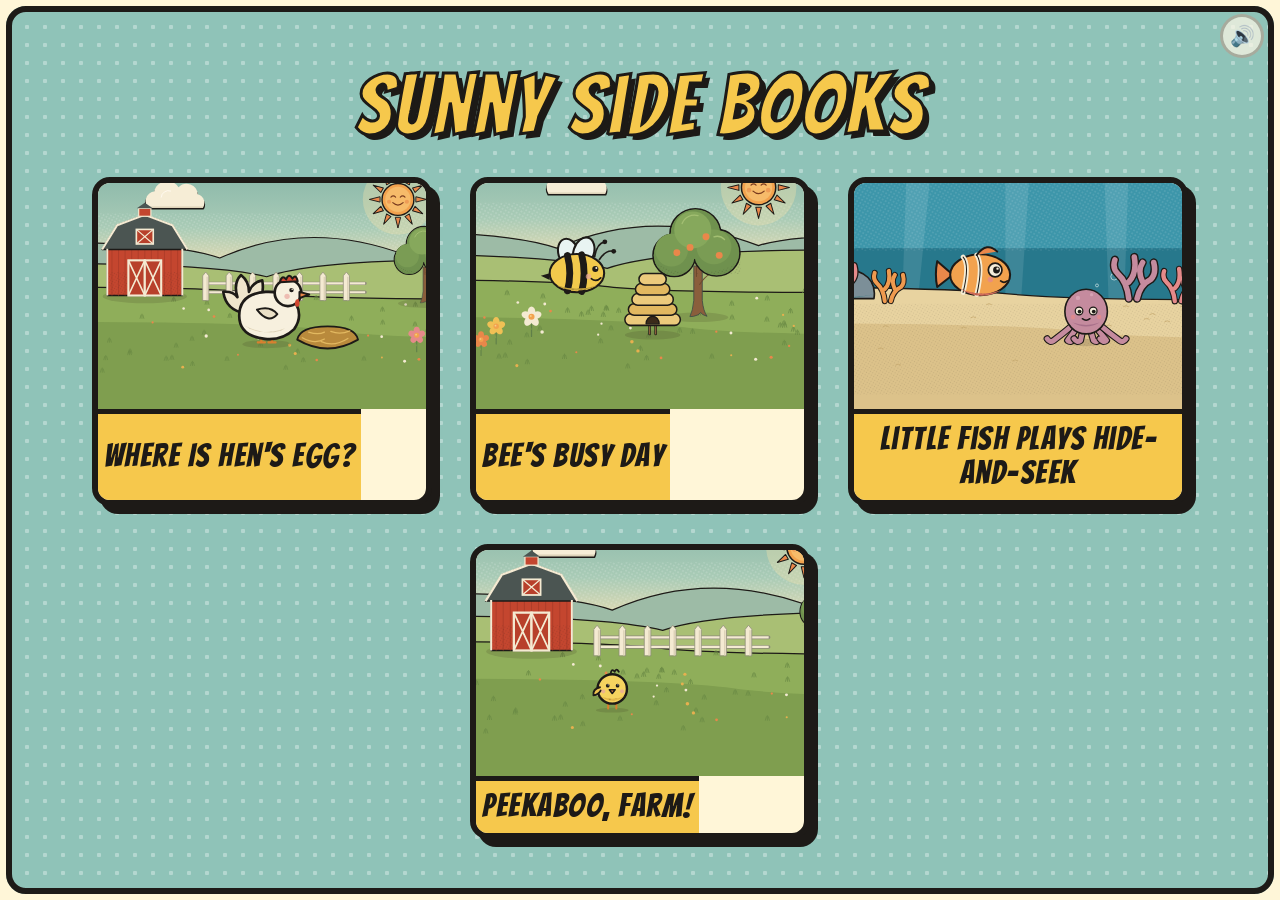
==== site/index.html @ ffe4e8bc "Sunny Side Books: engine, four books, offline app" ====
<!doctype html><html lang="en"><head><meta charset="utf-8"><meta name="viewport" content="width=device-width,initial-scale=1,viewport-fit=cover,user-scalable=no"><meta name="theme-color" content="#8fc3b8"><meta name="apple-mobile-web-app-capable" content="yes"><meta name="mobile-web-app-capable" content="yes"><meta name="apple-mobile-web-app-title" content="Sunny Side Books"><link rel="manifest" href="manifest.webmanifest"><link rel="icon" href="icon.svg"><link rel="apple-touch-icon" href="icon-192.png"></head><body><title>Sunny Side Farm Books</title>
<meta name="claude:viewport-fit-sides" content="cover">
<link rel="preconnect" href="https://fonts.googleapis.com">
<link rel="stylesheet" href="https://fonts.googleapis.com/css2?family=Baloo+2:wght@600;800&family=Bangers&display=swap">
<style>
/* Layout: a picture-book spread; the scene fills the screen, the words sit on a paper strip for the grown-up to read. Single bright look by design. */
:root{
  color-scheme: light;
  --ink:#1d1a17; --paper:#fff8e7; --sun:#ffd23f; --red:#e8382f; --grass:#7cc242;
  --display:"Baloo 2","Comic Sans MS","Chalkboard SE",system-ui,sans-serif;
}
html,body{height:100%;margin:0;background:var(--grass);overflow:hidden;
  touch-action:none;user-select:none;-webkit-user-select:none;-webkit-touch-callout:none;-webkit-tap-highlight-color:transparent}
#stage{position:fixed;inset:0;width:100%;height:100%;display:block;overflow:visible}
.tap{cursor:pointer}.nohit{pointer-events:none}
.anim{transform-box:fill-box;transform-origin:50% 100%}
.boing{animation:boing .6s ease-out}
@keyframes boing{0%{transform:scale(1)}30%{transform:scale(1.25,.8)}55%{transform:scale(.88,1.15)}80%{transform:scale(1.06,.95)}100%{transform:scale(1)}}
.spin{animation:spin 1s ease-in-out}@keyframes spin{to{transform:rotate(360deg)}}
.shake{animation:shake .7s ease-in-out}
@keyframes shake{0%,100%{transform:rotate(0)}20%{transform:rotate(-6deg)}40%{transform:rotate(5deg)}60%{transform:rotate(-4deg)}80%{transform:rotate(3deg)}}
.wiggle .seg{animation:segbob .35s ease-in-out 4 alternate}
.seg{transform-box:fill-box;transform-origin:50% 100%}@keyframes segbob{to{transform:translateY(-14px)}}
.fly{animation:fly 2.2s ease-in-out}
@keyframes fly{0%{transform:translate(0,0)}25%{transform:translate(90px,-160px) rotate(25deg)}50%{transform:translate(-60px,-230px) rotate(-30deg)}75%{transform:translate(-90px,-90px) rotate(10deg)}100%{transform:translate(0,0)}}
.fly .wingL{animation:flapL .12s linear 16 alternate}.fly .wingR{animation:flapR .12s linear 16 alternate}
.wingL,.wingR{transform-box:fill-box}.wingL{transform-origin:100% 0}.wingR{transform-origin:0 0}
@keyframes flapL{to{transform:rotate(-55deg)}}@keyframes flapR{to{transform:rotate(55deg)}}
.hide .sbody{animation:hide 1.6s ease-in-out}.sbody{transform-box:fill-box;transform-origin:0% 50%}
@keyframes hide{0%{transform:scaleX(1)}25%,60%{transform:scaleX(.05)}85%{transform:scaleX(1.15)}100%{transform:scaleX(1)}}
.bob{animation:bob 2.4s ease-in-out infinite}@keyframes bob{50%{transform:translateY(-8px)}}
.wobbleEgg{animation:wegg .5s ease-in-out infinite}@keyframes wegg{0%,100%{transform:rotate(-8deg)}50%{transform:rotate(8deg)}}
.blink{animation:blink 1.2s ease-in-out infinite alternate}@keyframes blink{from{opacity:.2}to{opacity:1}}
.pulse{animation:pulse 1.3s ease-in-out infinite}@keyframes pulse{50%{transform:scale(1.08)}}
.bubble{font-family:Bangers,'Baloo 2',sans-serif;letter-spacing:1.5px}
.say{animation:say 1.6s ease-out forwards;transform-box:fill-box;transform-origin:0% 100%}
@keyframes say{0%{transform:scale(0)}20%{transform:scale(1.1)}30%,80%{transform:scale(1);opacity:1}100%{opacity:0}}
.found{animation:found .9s ease-out forwards;transform-box:fill-box;transform-origin:50% 50%}
@keyframes found{0%{transform:scale(0)}50%{transform:scale(1.3)}100%{transform:scale(1) translateY(-40px);opacity:0}}
#words{position:fixed;left:calc(84px + env(safe-area-inset-left,0px));right:calc(100px + env(safe-area-inset-right,0px));bottom:calc(14px + env(safe-area-inset-bottom,0px));
  max-width:1100px;margin-inline:auto;box-sizing:border-box;background:var(--paper);border:5px solid var(--ink);border-radius:26px;
  padding:12px 22px;font:600 clamp(18px,3.2vw,40px)/1.3 var(--display);color:var(--ink);text-align:center;text-wrap:balance;
  background:#fff6d8;border-radius:12px;box-shadow:6px 6px 0 var(--ink)}
#words b{font-weight:800}
#words[hidden]{display:none}
.navbtn{position:fixed;bottom:calc(30px + env(safe-area-inset-bottom,0px));width:76px;height:76px;border-radius:50%;
  border:5px solid var(--ink);background:var(--sun);font:800 34px var(--display);color:var(--ink);display:grid;place-items:center;padding:0;box-shadow:4px 4px 0 var(--ink)}
.navbtn:active{transform:translate(3px,3px);box-shadow:1px 1px 0 var(--ink)}
#next{right:max(12px, env(safe-area-inset-right,0px))}
#back{left:max(12px, env(safe-area-inset-left,0px));background:var(--paper);width:58px;height:58px;font-size:26px;bottom:calc(38px + env(safe-area-inset-bottom,0px))}
.navbtn[hidden]{display:none}
#choices{position:fixed;inset:0;display:flex;align-items:center;justify-content:center;gap:4vw;padding-bottom:18vh;box-sizing:border-box}
#choices[hidden]{display:none}
.choice{box-shadow:8px 8px 0 var(--ink)!important;width:min(38vw,440px);aspect-ratio:1.15;max-width:100%;border:6px solid var(--ink);border-radius:30px;background:var(--paper);padding:0;overflow:hidden;
  display:flex;flex-direction:column;box-shadow:0 10px 0 rgba(42,29,22,.35)}
.choice svg{flex:1;width:100%;display:block}
.choice span{font:800 clamp(22px,3vw,38px) var(--display);color:var(--ink);padding:6px 0 10px;background:var(--sun);border-top:5px solid var(--ink)}
.choice:active{transform:translateY(6px);box-shadow:0 4px 0 rgba(42,29,22,.35)}
#hunt{position:fixed;top:calc(16px + env(safe-area-inset-top,0px));left:max(18px, env(safe-area-inset-left,0px));font:800 20px var(--display);color:var(--ink);
  background:#fff6d8;border:4px solid var(--ink);border-radius:12px;padding:4px 14px;box-shadow:4px 4px 0 var(--ink);letter-spacing:2px}
#hunt span{font-size:26px;vertical-align:middle}
#hunt .got{opacity:.35;filter:grayscale(1)}
#frame{position:fixed;inset:max(6px,env(safe-area-inset-top,0px)) max(6px,env(safe-area-inset-right,0px)) max(6px,env(safe-area-inset-bottom,0px)) max(6px,env(safe-area-inset-left,0px));
  border:6px solid var(--ink);border-radius:20px;pointer-events:none;box-shadow:0 0 0 30px #fff6d8;z-index:3}
#home{position:fixed;top:calc(14px + env(safe-area-inset-top,0px));right:calc(66px + env(safe-area-inset-right,0px));width:48px;height:48px;border-radius:50%;border:4px solid var(--ink);background:#fff6d8;font-size:22px;padding:0;box-shadow:3px 3px 0 var(--ink);z-index:4}
#shelf{overflow:auto;position:fixed;inset:0;z-index:2;background:#8fc3b8 radial-gradient(#ffffff55 2px,transparent 2.5px) 0 0/18px 18px;display:flex;flex-direction:column;align-items:center;justify-content:center;gap:3vh;padding:24px;box-sizing:border-box}
#shelf[hidden]{display:none}
#shelf h1{text-align:center;font:400 clamp(40px,7vw,84px) Bangers,var(--display);letter-spacing:3px;color:#f6c84c;-webkit-text-stroke:3px var(--ink);text-shadow:5px 5px 0 var(--ink);margin:0}
#shelf .covers{display:flex;gap:3vw;flex-wrap:wrap;justify-content:center}
#shelf button{width:min(28vw,340px);min-width:200px;border:6px solid var(--ink);border-radius:18px;background:#fff6d8;padding:0;overflow:hidden;box-shadow:8px 8px 0 var(--ink);display:flex;flex-direction:column}
#shelf button:active{transform:translate(4px,4px);box-shadow:4px 4px 0 var(--ink)}
#shelf svg{width:100%;aspect-ratio:1.45;display:block}
#shelf span{flex:1;display:flex;align-items:center;justify-content:center;font:400 clamp(20px,2.6vw,32px) Bangers,var(--display);letter-spacing:1.5px;color:var(--ink);padding:8px 6px 10px;border-top:5px solid var(--ink);background:#f6c84c}
#mute{z-index:4;position:fixed;top:calc(14px + env(safe-area-inset-top,0px));right:max(16px, env(safe-area-inset-right,0px));width:44px;height:44px;border-radius:50%;border:3px solid rgba(42,29,22,.3);background:rgba(255,248,231,.7);font-size:20px;padding:0}
button:focus-visible{outline:4px solid var(--red);outline-offset:3px}

.sway{transform-box:fill-box;transform-origin:50% 100%;animation:sway 4s ease-in-out infinite alternate}
@keyframes sway{from{transform:rotate(-1.6deg)}to{transform:rotate(1.6deg)}}
.drift{animation:drift 14s ease-in-out infinite alternate}@keyframes drift{from{transform:translateX(-40px)}to{transform:translateX(40px)}}
.breathe{transform-box:fill-box;transform-origin:50% 100%;animation:breathe 3.2s ease-in-out infinite}@keyframes breathe{50%{transform:scale(1.02,.985)}}
.fxfly{animation:fxfly 2.4s ease-in forwards}@keyframes fxfly{to{transform:translate(var(--dx),var(--dy))}}
.flap{transform-box:fill-box;transform-origin:50% 100%;animation:flap .14s linear infinite alternate}@keyframes flap{to{transform:scaleY(-.6)}}
.fxdrop{animation:fxdrop .9s linear forwards}@keyframes fxdrop{from{transform:translateY(0);opacity:1}to{transform:translateY(260px);opacity:0}}
.fxfloat{animation:fxfloat 2.6s ease-in-out forwards}@keyframes fxfloat{0%{transform:translate(0,0) rotate(0);opacity:1}100%{transform:translate(var(--dx),var(--dy)) rotate(var(--r));opacity:0}}
.fxring{transform-box:fill-box;transform-origin:50% 50%;animation:fxring 1.4s ease-out forwards}@keyframes fxring{from{transform:scale(.2);opacity:1}to{transform:scale(1.6);opacity:0}}
.fxjump{animation:fxjump 1.2s ease-in-out forwards}@keyframes fxjump{0%{transform:translate(0,0) rotate(-40deg);opacity:1}50%{transform:translate(70px,-150px) rotate(0)}100%{transform:translate(140px,0) rotate(40deg);opacity:0}}
.fxpeek{animation:fxpeek 2.4s ease-in-out forwards}@keyframes fxpeek{0%,100%{transform:translateY(60px)}25%,75%{transform:translateY(0)}}
.doorL,.doorR{transform-box:fill-box;animation:door 2.6s ease-in-out forwards}.doorL{transform-origin:0% 50%}.doorR{transform-origin:100% 50%}
@keyframes door{0%,100%{transform:scaleX(1)}20%,80%{transform:scaleX(.12)}}
.fxsplat{animation:fxsplat .9s ease-out forwards}@keyframes fxsplat{0%{transform:translate(0,0) scale(.3);opacity:1}100%{transform:translate(var(--dx),var(--dy)) scale(1);opacity:0}}
.fxspark{transform-box:fill-box;transform-origin:50% 50%;animation:fxspark .7s ease-out forwards}@keyframes fxspark{0%{transform:scale(0) rotate(0)}50%{transform:scale(1.2) rotate(40deg)}100%{transform:scale(.6) rotate(90deg);opacity:0}}
.fxshades{animation:fxshades 2.6s ease-out forwards}@keyframes fxshades{0%{transform:translateY(-160px);opacity:0}25%{transform:translateY(0);opacity:1}80%{opacity:1}100%{opacity:0}}
.fxbow{transform-box:fill-box;transform-origin:50% 100%;animation:fxbow 3s ease-out forwards}@keyframes fxbow{0%{transform:scale(.2,0);opacity:0}25%{transform:scale(1);opacity:.9}75%{opacity:.9}100%{opacity:0}}
.fxacross{animation:fxacross 3.2s ease-in-out forwards}@keyframes fxacross{0%{transform:translate(0,0)}25%{transform:translate(calc(var(--dx)*.25),-40px)}50%{transform:translate(calc(var(--dx)*.5),10px)}75%{transform:translate(calc(var(--dx)*.75),-50px)}100%{transform:translate(var(--dx),var(--dy));opacity:0}}
.fxstar{animation:fxstar 1.3s ease-in forwards}@keyframes fxstar{0%{transform:translate(0,0);opacity:0}15%{opacity:1}100%{transform:translate(-520px,260px);opacity:0}}
.fxglow{transform-box:fill-box;transform-origin:50% 50%;animation:fxglow 1.6s ease-out forwards}@keyframes fxglow{0%{transform:scale(.6);opacity:.8}100%{transform:scale(1.6);opacity:0}}
.fxhold{animation:fxhold 2.6s linear forwards}@keyframes fxhold{0%,85%{opacity:1}100%{opacity:0}}
.hot{fill:transparent}.debug .hot{fill:rgba(255,0,0,.15);stroke:red;stroke-width:4}
.pop{transform-box:fill-box;transform-origin:50% 50%;animation:pop 1.4s ease-out forwards}@keyframes pop{0%{transform:scale(0) rotate(-10deg)}18%{transform:scale(1.18) rotate(3deg)}30%,75%{transform:scale(1);opacity:1}100%{transform:scale(1.05);opacity:0}}
.popin{transform-box:fill-box;transform-origin:50% 50%;animation:popin .5s ease-out forwards}@keyframes popin{0%{transform:scale(0)}60%{transform:scale(1.25)}100%{transform:scale(1)}}
.peekUp{animation:peekUp 2.2s ease-in-out}@keyframes peekUp{0%,100%{transform:translateY(0)}25%,75%{transform:translateY(-90px)}}
.squirt{animation:squirt 1.5s ease-in-out}@keyframes squirt{0%,100%{transform:translate(0,0) scale(1)}15%{transform:translate(0,10px) scale(1.2,.8)}45%{transform:translate(-40px,-170px) scale(.85,1.2)}75%{transform:translate(20px,-60px)}}
.spinC{transform-box:fill-box;transform-origin:50% 50%;animation:spin 1s ease-in-out}
.hover{animation:hover 2.6s ease-in-out infinite alternate}@keyframes hover{from{transform:translate(0,-6px)}to{transform:translate(0,10px)}}
.flapW{transform-box:fill-box;transform-origin:50% 100%;animation:flapW .12s linear infinite alternate}@keyframes flapW{to{transform:scaleY(.45)}}
.flutterW{transform-box:fill-box;animation:flutterW .5s ease-in-out infinite alternate}@keyframes flutterW{to{transform:scaleX(.55)}}
.flutterW.l{transform-origin:100% 50%}.flutterW.r{transform-origin:0% 50%}
.rise{animation:rise 6s linear infinite}@keyframes rise{from{transform:translateY(0);opacity:0}10%{opacity:.8}to{transform:translateY(-700px);opacity:0}}
.wave{transform-box:fill-box;transform-origin:50% 100%;animation:wave 3.4s ease-in-out infinite alternate}@keyframes wave{from{transform:skewX(-6deg)}to{transform:skewX(6deg)}}
.glow{animation:glow 2.2s ease-in-out infinite alternate}@keyframes glow{from{opacity:.55}to{opacity:1}}
.clamOpen .lid{transform-box:fill-box;transform-origin:50% 100%;animation:lid 2.2s ease-in-out}@keyframes lid{0%,100%{transform:rotate(0)}25%,75%{transform:rotate(-38deg)}}
.scuttle{animation:scuttle 1.4s ease-in-out}@keyframes scuttle{0%,100%{transform:translateX(0)}25%{transform:translateX(70px)}50%{transform:translateX(-50px)}75%{transform:translateX(30px)}}
.fxink{transform-box:fill-box;transform-origin:50% 50%;animation:fxink 2.4s ease-out forwards}@keyframes fxink{0%{transform:scale(.2);opacity:.95}40%{transform:scale(1.4);opacity:.9}100%{transform:scale(2);opacity:0}}
#letter{position:fixed;top:calc(14px + env(safe-area-inset-top,0px));left:50%;transform:translateX(-50%);z-index:4;min-width:84px;height:64px;padding:0 16px;border:5px solid var(--ink);border-radius:14px;
  background:#fff6d8;box-shadow:5px 5px 0 var(--ink);font:400 44px/1 Bangers,var(--display);letter-spacing:3px;color:#d0452f}
#letter[hidden]{display:none}#letter:active{transform:translateX(-50%) translate(3px,3px);box-shadow:2px 2px 0 var(--ink)}
@media (max-height:520px){#words{font-size:16px;padding:6px 14px;border-width:4px;border-radius:18px;left:calc(64px + env(safe-area-inset-left,0px));right:calc(76px + env(safe-area-inset-right,0px))}
  .navbtn{width:56px;height:56px;font-size:24px;bottom:calc(10px + env(safe-area-inset-bottom,0px))} #back{width:46px;height:46px;font-size:20px;bottom:calc(16px + env(safe-area-inset-bottom,0px))}
  #hunt{font-size:13px}}
#turn{display:none}
@media (orientation:portrait){ body.painted:not(.anyway) #turn{display:flex;position:fixed;inset:0;z-index:5;align-items:center;justify-content:center;flex-direction:column;gap:18px;
  background:rgba(31,42,46,.55);backdrop-filter:blur(3px);-webkit-backdrop-filter:blur(3px)} }
#turn .card{background:var(--paper);border:5px solid var(--ink);border-radius:26px;padding:22px 26px;max-width:300px;text-align:center;font:700 22px/1.3 var(--display);color:var(--ink)}
#turn .phone{font-size:64px;display:inline-block;animation:rot 2.4s ease-in-out infinite}@keyframes rot{0%,30%{transform:rotate(0)}60%,100%{transform:rotate(-90deg)}}
#turn button{margin-top:14px;font:700 16px var(--display);color:var(--ink);background:transparent;border:3px solid var(--ink);border-radius:20px;padding:6px 16px}
@media (prefers-reduced-motion: reduce){.bob,.pulse,.wobbleEgg,.sway,.drift,.breathe,.hover,.flapW,.flutterW,.rise,.wave,.glow{animation:none}}
</style>

<svg id="stage" viewBox="0 0 1600 1000" preserveAspectRatio="xMidYMid meet" aria-label="Picture book page">
  <defs>
    <linearGradient id="glow" x1="0" y1="0" x2="0" y2="1"><stop offset="0" stop-color="#fff" stop-opacity="0"/><stop offset="1" stop-color="#fff" stop-opacity=".45"/></linearGradient>
    <pattern id="grain" width="14" height="14" patternUnits="userSpaceOnUse"><circle cx="3" cy="4" r="1.1" fill="#2a1d16" opacity=".06"/><circle cx="10" cy="11" r=".9" fill="#2a1d16" opacity=".05"/><circle cx="11" cy="3" r=".7" fill="#fff" opacity=".12"/></pattern>
    <pattern id="hatch" width="9" height="9" patternUnits="userSpaceOnUse" patternTransform="rotate(35)"><path d="M0 0 V9" stroke="#1f2a2e" stroke-width="2.2" opacity=".55"/></pattern>
    <pattern id="hatch2" width="9" height="9" patternUnits="userSpaceOnUse" patternTransform="rotate(-35)"><path d="M0 0 V9" stroke="#1f2a2e" stroke-width="1.8" opacity=".4"/></pattern>
    <linearGradient id="shadeG" x1=".1" y1=".15" x2=".75" y2="1"><stop offset=".38" stop-color="#000"/><stop offset=".62" stop-color="#fff"/><stop offset="1" stop-color="#fff"/></linearGradient>
    <linearGradient id="shadeG2" x1=".1" y1=".15" x2=".75" y2="1"><stop offset=".7" stop-color="#000"/><stop offset=".92" stop-color="#fff"/></linearGradient>
    <mask id="shade" maskContentUnits="objectBoundingBox"><rect width="1" height="1" fill="url(#shadeG)"/></mask>
    <mask id="shade2" maskContentUnits="objectBoundingBox"><rect width="1" height="1" fill="url(#shadeG2)"/></mask>
    <filter id="ink" x="-8%" y="-8%" width="116%" height="116%">
      <feTurbulence type="fractalNoise" baseFrequency="0.03" numOctaves="2" seed="4" result="n"/>
      <feDisplacementMap in="SourceGraphic" in2="n" scale="3" xChannelSelector="R" yChannelSelector="G" result="d"/>
      <feTurbulence type="fractalNoise" baseFrequency="0.75" numOctaves="1" seed="9" result="g"/>
      <feColorMatrix in="g" type="matrix" values="0 0 0 0 .11  0 0 0 0 .14  0 0 0 0 .15  0 0 0 14 -9" result="speck"/>
      <feComposite in="speck" in2="d" operator="in" result="sp"/>
      <feMerge><feMergeNode in="d"/><feMergeNode in="sp"/></feMerge>
    </filter>
    <pattern id="dots" width="11" height="11" patternUnits="userSpaceOnUse" patternTransform="rotate(30)"><circle cx="5.5" cy="5.5" r="2.4" fill="#1d1a17" opacity=".3"/></pattern>
    <pattern id="dotsW" width="14" height="14" patternUnits="userSpaceOnUse" patternTransform="rotate(30)"><circle cx="7" cy="7" r="2.6" fill="#ffffff" opacity=".35"/></pattern>
    <pattern id="gingham" width="28" height="28" patternUnits="userSpaceOnUse"><rect width="28" height="28" fill="#f6edd6"/><rect width="14" height="28" fill="#e58a8a" opacity=".55"/><rect width="28" height="14" fill="#e58a8a" opacity=".55"/></pattern>
    <linearGradient id="skyG" x1="0" y1="0" x2="0" y2="1"><stop offset="0" stop-color="#6fa79f"/><stop offset=".55" stop-color="#a9cbb6"/><stop offset=".8" stop-color="#f1dfb2"/></linearGradient>
    <linearGradient id="nightG" x1="0" y1="0" x2="0" y2="1"><stop offset="0" stop-color="#16303a"/><stop offset=".7" stop-color="#2b5357"/><stop offset=".85" stop-color="#4f6e5e"/></linearGradient>
  </defs>
  <g id="world"></g><g id="fx" class="nohit"></g><g id="marks" class="nohit"></g>
  <rect class="nohit" x="-2000" y="-2000" width="5600" height="5600" fill="url(#grain)"/>
</svg>
<div id="turn"><div class="card"><span class="phone" aria-hidden="true">📱</span><br>Turn sideways to see the whole picture<br><button id="anyway">Read this way</button></div></div>
<div id="frame"></div><div id="shelf" hidden><h1>Sunny Side Books</h1><div class="covers"></div></div>
<button id="home" aria-label="Back to the bookshelf">📚</button>
<button id="letter" hidden aria-label="Letter sound"></button>
<div id="hunt" hidden>Find the ladybug!</div>
<div id="choices" hidden></div>
<div id="words"></div>
<button id="back" class="navbtn" aria-label="Previous page">◀</button>
<button id="mute" aria-label="Sound on or off">🔊</button>
<button id="next" class="navbtn" aria-label="Next page">▶</button>

<script>
const OUT='#1d1a17';
/* print palette: the kit's toy-bright colors mapped to the screenprint look of Scott's art */
const PAL={'#fff':'#f5eddb','#ffb3c1':'#eba891','#ff8fa6':'#d9826f','#e8382f':'#c9432f','#e2412f':'#c9432f','#d6402f':'#b8432f','#f2a03d':'#e08a3c','#f2903d':'#e08a3c',
 '#ffd23f':'#f0c055','#ffe14d':'#f3cf5f','#6cc04a':'#86a95a','#5ab4e0':'#4f9c9b','#8fd3f4':'#a6cfc4','#4fae46':'#6a9650','#5fa832':'#6a9650','#8fd14f':'#9ab765',
 '#2f8f4e':'#3f7a55','#7cc242':'#8fae5a','#6ab33a':'#7c9d4d','#a5d86b':'#a9c27a','#b7e08a':'#b3c985','#9b6a3c':'#8c6440','#f0c34f':'#e3bd62','#c8962a':'#b98a3c',
 '#f5e3c0':'#efe2c4','#ff7eb6':'#e58a8a','#9b7cff':'#8d86c6','#ff9a3d':'#e38a45','#a9dcf0':'#9fcfc6','#bfe6ff':'#b2d8cc','#1d2b53':'#183847','#2f5d3a':'#2f5a45',
 '#b8492f':'#a8472f','#9c3a24':'#8c3a26','#d9b26a':'#cfae6c','#ff9a8a':'#e9907a','#fffdf4':'#f7f0de','#c99b5f':'#bf9562','#b8b2a7':'#aaa597','#fff3b0':'#f4e3a6','#6cbf6a':'#7aa860'};
const recolor=str=>str.replace(/#[0-9a-fA-F]{3,6}(?=["';)])/g,m=>PAL[m.toLowerCase()]||m);
const $=id=>document.getElementById(id);
const S=(w=6)=>`stroke="${OUT}" stroke-width="${w}" stroke-linejoin="round" stroke-linecap="round"`;
let ac=null;
function ctx(){ if(!ac){ try{ ac=new (window.AudioContext||window.webkitAudioContext)(); }catch(e){} } if(ac&&ac.state==='suspended') ac.resume(); return ac; }
let muted=false;
function tone(f0,f1,dur,type='sine',vol=.22,delay=0){ const a=ctx(); if(!a||muted) return; const t=a.currentTime+delay,o=a.createOscillator(),g=a.createGain();
  o.type=type;o.frequency.setValueAtTime(f0,t);o.frequency.exponentialRampToValueAtTime(Math.max(f1,30),t+dur);g.gain.setValueAtTime(vol,t);g.gain.exponentialRampToValueAtTime(.001,t+dur);
  o.connect(g).connect(a.destination);o.start(t);o.stop(t+dur+.02); }
const sfx={pop:()=>tone(700,250,.12),boing:()=>{tone(220,520,.15);tone(520,180,.35,'sine',.18,.15)},
  chime:()=>[660,880,1320].forEach((f,i)=>tone(f,f,.25,'triangle',.16,i*.09)),page:()=>tone(1400,600,.12,'triangle',.08),
  fanfare:()=>[523,659,784,1047].forEach((f,i)=>tone(f,f,.22,'square',.08,i*.13))};
/* soft, short sound effects; the parent does the reading */
let _nb=null;
function noise(dur,{type='bandpass',f=1000,f2=null,q=1,vol=.12,delay=0}={}){ const a=ctx(); if(!a||muted) return; const t=a.currentTime+delay;
  if(!_nb){ _nb=a.createBuffer(1,a.sampleRate*2,a.sampleRate); const d=_nb.getChannelData(0); for(let i=0;i<d.length;i++) d[i]=Math.random()*2-1; }
  const src=a.createBufferSource(); src.buffer=_nb; const fl=a.createBiquadFilter(); fl.type=type; fl.frequency.setValueAtTime(f,t); if(f2) fl.frequency.exponentialRampToValueAtTime(f2,t+dur); fl.Q.value=q;
  const g=a.createGain(); g.gain.setValueAtTime(vol,t); g.gain.exponentialRampToValueAtTime(.001,t+dur); src.connect(fl).connect(g).connect(a.destination); src.start(t,Math.random()); src.stop(t+dur+.02); }
function voice(f0,f1,dur,{type='sawtooth',lp=900,vib=0,vol=.1,delay=0}={}){ const a=ctx(); if(!a||muted) return; const t=a.currentTime+delay;
  const o=a.createOscillator(); o.type=type; o.frequency.setValueAtTime(f0,t); o.frequency.exponentialRampToValueAtTime(f1,t+dur);
  if(vib){ const l=a.createOscillator(), lg=a.createGain(); l.frequency.value=vib; lg.gain.value=f0*.04; l.connect(lg).connect(o.frequency); l.start(t); l.stop(t+dur); }
  const fl=a.createBiquadFilter(); fl.type='lowpass'; fl.frequency.value=lp; const g=a.createGain();
  g.gain.setValueAtTime(.0001,t); g.gain.exponentialRampToValueAtTime(vol,t+.04); g.gain.exponentialRampToValueAtTime(.001,t+dur);
  o.connect(fl).connect(g).connect(a.destination); o.start(t); o.stop(t+dur+.02); }
const SOUND={
  cow:()=>voice(150,105,1.0,{lp:650,vib:4,vol:.13}),
  pig:()=>[0,.18].forEach(d=>{voice(230,150,.13,{type:'square',lp:800,vol:.07,delay:d});noise(.12,{type:'lowpass',f:500,vol:.08,delay:d});}),
  duck:()=>[0,.2].forEach(d=>voice(560,400,.15,{lp:1600,vol:.07,delay:d})),
  hen:()=>{[0,.1,.2].forEach(d=>voice(720,560,.07,{type:'square',lp:1800,vol:.05,delay:d}));voice(950,620,.25,{type:'square',lp:1800,vol:.05,delay:.34});},
  chick:()=>[0,.16].forEach(d=>tone(2200,3000,.08,'sine',.1,d)),
  egg:()=>[0,.18].forEach(d=>tone(2000,2600,.06,'sine',.06,d)),
  frog:()=>[0,.12].forEach(d=>voice(190,170,.06,{type:'square',lp:700,vol:.09,delay:d})),
  bunny:()=>tone(900,1300,.1,'triangle',.08),
  barn:()=>{voice(90,140,.6,{lp:500,vol:.06});[.7,.82].forEach(d=>tone(3000,3600,.08,'sine',.07,d));},
  hay:()=>{noise(.3,{f:2500,q:.7,vol:.05});[.5,.62].forEach(d=>tone(3000,3600,.08,'sine',.07,d));},
  tree:()=>{noise(.5,{f:2600,q:.6,vol:.06});[0,.12,.3,.45].forEach(d=>tone(2600,3400,.07,'sine',.07,d+.1));},
  pine:()=>SOUND.tree(),
  cloud:()=>{for(let k=0;k<14;k++) noise(.03,{f:3500,q:2,vol:.08,delay:Math.random()*1.1});},
  flower:()=>[1800,2400,3200].forEach((f,i)=>tone(f,f,.12,'triangle',.05,i*.06)),
  pond:()=>noise(.5,{type:'highpass',f:2500,f2:600,vol:.1}),
  rock:()=>voice(120,90,.15,{type:'square',lp:400,vol:.08}),
  potato:()=>voice(160,120,.15,{type:'square',lp:500,vol:.07}),
  sun:()=>[1200,1600].forEach((f,i)=>tone(f,f,.15,'triangle',.06,i*.1)),
  scarecrow:()=>noise(.4,{f:1800,q:.6,vol:.05}),
  mouse:()=>[0,.12].forEach(d=>tone(3000,3600,.08,'sine',.07,d)), bunny:()=>tone(900,1300,.1,'triangle',.08), beeBig:()=>buzz(), hive:()=>{buzz();setTimeout(buzz,250);}, butterfly:()=>[1800,2400,3000].forEach((f,i)=>tone(f,f,.1,'triangle',.05,i*.08)),
  fish:()=>blub(), octopus:()=>noise(.6,{type:'lowpass',f:700,f2:200,vol:.12}), turtle:()=>tone(300,220,.4,'sine',.08),
  crab:()=>[0,.1,.2,.3].forEach(d=>noise(.03,{type:'highpass',f:3000,vol:.12,delay:d})), seahorse:()=>[1200,1600].forEach((f,i)=>tone(f,f,.15,'triangle',.06,i*.1)),
  jelly:()=>[2000,2400,2800,3200].forEach((f,i)=>tone(f,f,.15,'sine',.04,i*.06)), whale:()=>voice(140,90,1.4,{type:'sine',lp:600,vib:3,vol:.12}),
  clam:()=>{tone(400,200,.1,'sine',.1);[1600,2400].forEach((f,i)=>tone(f,f,.2,'triangle',.06,.3+i*.1));}, coral:()=>blub(), kelp:()=>noise(.4,{f:1200,q:.5,vol:.05}),
};
sfx.page=()=>noise(.22,{type:'highpass',f:3000,f2:1200,vol:.06});
sfx.sparkle=()=>[2400,3200].forEach((f,i)=>tone(f,f,.08,'triangle',.04,i*.05));

/* ---------------- drawing: critters ---------------- */
function caterpillar(){
  const segs=[-60,-32,-4,24].map((x,i)=>`<circle class="seg" style="animation-delay:${i*.08}s" cx="${x}" cy="0" r="20" fill="${i%2?'#5fa832':'#8fd14f'}" ${S(5)}/>`).join('');
  const feet=[-60,-32,-4,24].map(x=>`<path d="M${x-6} 18 v10 M${x+6} 18 v10" ${S(4)}/>`).join('');
  return `${feet}${segs}
  <g class="seg" style="animation-delay:.34s">
    <path d="M52 -18 q-4 -26 -14 -34 M60 -16 q10 -26 22 -30" fill="none" ${S(4)}/><circle cx="38" cy="-52" r="5" fill="${OUT}"/><circle cx="82" cy="-46" r="5" fill="${OUT}"/>
    <circle cx="56" cy="-4" r="25" fill="#e2412f" ${S(5)}/>
    <circle cx="50" cy="-10" r="7" fill="#fff" ${S(3)}/><circle cx="66" cy="-10" r="7" fill="#fff" ${S(3)}/>
    <circle cx="52" cy="-9" r="3.5" fill="${OUT}"/><circle cx="68" cy="-9" r="3.5" fill="${OUT}"/>
    <path d="M50 6 q8 8 16 0" fill="none" ${S(4)}/>
  </g>`;
}
function ladybug(){
  return `<path d="M-30 20 l-14 12 M30 20 l14 12 M-34 0 l-16 0 M34 0 l16 0 M-28 -18 l-12 -10 M28 -18 l12 -10" ${S(4)}/>
  <circle cx="0" cy="-36" r="18" fill="${OUT}"/>
  <circle cx="-7" cy="-40" r="5" fill="#fff"/><circle cx="7" cy="-40" r="5" fill="#fff"/>
  <path d="M-8 -54 q-8 -14 -16 -14 M8 -54 q8 -14 16 -14" fill="none" ${S(4)}/>
  <g class="wingL"><path d="M0 -26 A38 40 0 0 0 0 40 Z" fill="#e8382f" ${S(5)}/><circle cx="-16" cy="-6" r="7" fill="${OUT}"/><circle cx="-20" cy="18" r="6" fill="${OUT}"/><circle cx="-6" cy="28" r="5" fill="${OUT}"/></g>
  <g class="wingR"><path d="M0 -26 A38 40 0 0 1 0 40 Z" fill="#e8382f" ${S(5)}/><circle cx="16" cy="-6" r="7" fill="${OUT}"/><circle cx="20" cy="18" r="6" fill="${OUT}"/><circle cx="6" cy="28" r="5" fill="${OUT}"/></g>`;
}
function snail(){
  return `<g class="sbody"><path d="M-10 24 q40 6 80 -2 q14 -4 12 -24 q-2 -14 -16 -14 q-10 0 -14 10 q-20 20 -62 22 z" fill="#9ad1c4" ${S(5)}/>
    <path d="M62 -12 l-6 -30 M74 -10 l6 -30" ${S(4)}/><circle cx="55" cy="-46" r="7" fill="#fff" ${S(3)}/><circle cx="81" cy="-44" r="7" fill="#fff" ${S(3)}/>
    <circle cx="56" cy="-45" r="3" fill="${OUT}"/><circle cx="82" cy="-43" r="3" fill="${OUT}"/><path d="M66 6 q6 5 12 0" fill="none" ${S(3)}/></g>
  <circle cx="-14" cy="-10" r="40" fill="#f2a03d" ${S(5)}/>
  <path d="M-14 -10 m0 -4 a6 6 0 1 1 -2 10 a12 12 0 1 1 14 -18 a20 20 0 1 1 -28 28 a28 28 0 1 1 40 -38" fill="none" ${S(4)}/>`;
}
const BUG={caterpillar,ladybug,snail};
const NAMES={caterpillar:'Caterpillar!',ladybug:'Ladybug!',snail:'Snail!'};
const ANIM={caterpillar:'wiggle',ladybug:'fly',snail:'hide'};

/* ---------------- drawing: scenery pieces ---------------- */
const P={
  sky:(c='#8fd3f4')=>`<rect x="-2000" y="-2000" width="5600" height="2700" fill="${c}"/>`,
  ground:(y,c='#7cc242',c2='#6ab33a')=>`<path d="M-2000 ${y} Q 400 ${y-60} 800 ${y} T 3600 ${y} V 4000 H -2000 Z" fill="${c}"/><path d="M-2000 ${y+120} Q 600 ${y+60} 1100 ${y+130} T 3600 ${y+110} V 4000 H -2000 Z" fill="${c2}"/>`,
  hills:(y,c)=>`<path d="M-2000 ${y} Q 200 ${y-200} 500 ${y-40} Q 800 ${y-260} 1200 ${y-30} Q 1500 ${y-180} 3600 ${y} V 900 H -2000 Z" fill="${c}" ${S(5)}/>`,
  sun:(x,y)=>`<g class="tap" data-react="spin" data-say="Hello sun!" transform="translate(${x} ${y})"><g class="anim" style="transform-origin:50% 50%">
    ${Array.from({length:12},(_,i)=>`<path d="M0 -78 L0 -104" transform="rotate(${i*30})" ${S(8)}/>`).join('')}
    <circle r="62" fill="#ffd23f" ${S(6)}/><circle cx="-20" cy="-10" r="6" fill="${OUT}"/><circle cx="20" cy="-10" r="6" fill="${OUT}"/>
    <path d="M-24 14 q24 22 48 0" fill="none" ${S(6)}/><circle cx="-36" cy="12" r="9" fill="#ff9a8a" opacity=".7"/><circle cx="36" cy="12" r="9" fill="#ff9a8a" opacity=".7"/></g></g>`,
  cloud:(x,y,s=1)=>`<g class="tap" data-react="boing" data-sfx="boing" transform="translate(${x} ${y}) scale(${s})"><g class="anim">
    <path d="M-90 30 a40 40 0 0 1 20 -70 a55 55 0 0 1 100 -10 a45 45 0 0 1 70 60 z" fill="#fff" ${S(6)}/></g></g>`,
  flower:(x,y,c='#ff7eb6',s=1)=>`<g class="tap" data-react="boing" data-sfx="pop" transform="translate(${x} ${y}) scale(${s})"><g class="anim">
    <path d="M0 0 V-70" ${S(6)}/><path d="M0 -30 q-26 -4 -34 -24 q26 -2 34 18" fill="#5fa832" ${S(4)}/>
    ${[0,72,144,216,288].map(a=>`<ellipse cx="0" cy="-104" rx="16" ry="24" fill="${c}" transform="rotate(${a} 0 -82)" ${S(4)}/>`).join('')}
    <circle cx="0" cy="-82" r="14" fill="#ffd23f" ${S(4)}/></g></g>`,
  tree:(x,y,s=1,fruit='#e8382f')=>`<g class="tap" data-react="shake" data-sfx="boing" transform="translate(${x} ${y}) scale(${s})"><g class="anim">
    <path d="M-26 0 L-18 -170 L18 -170 L26 0 Z" fill="#9b6a3c" ${S(6)}/>
    <path d="M-150 -170 q-20 -110 70 -140 q30 -90 130 -50 q110 -10 100 90 q60 70 -10 110 q-140 40 -290 -10 z" fill="#4fae46" ${S(6)}/>
    ${fruit?[[-80,-220],[10,-280],[70,-200],[-20,-190]].map(([a,b])=>`<circle cx="${a}" cy="${b}" r="16" fill="${fruit}" ${S(4)}/>`).join(''):''}</g></g>`,
  pine:(x,y,s=1)=>`<g class="tap" data-react="shake" data-sfx="boing" transform="translate(${x} ${y}) scale(${s})"><g class="anim">
    <rect x="-16" y="-40" width="32" height="40" fill="#8a5a33" ${S(5)}/>
    <path d="M0 -330 L-90 -170 H-50 L-120 -40 H120 L50 -170 H90 Z" fill="#2f8f4e" ${S(6)}/></g></g>`,
  fence:(x0,x1,y)=>{let s=`<path d="M${x0} ${y-70} H${x1} M${x0} ${y-30} H${x1}" ${S(16)}/><path d="M${x0} ${y-70} H${x1} M${x0} ${y-30} H${x1}" stroke="#f5e3c0" stroke-width="8"/>`;
    for(let x=x0;x<=x1;x+=110) s+=`<path d="M${x-14} ${y} V${y-100} l14 -18 l14 18 V${y} Z" fill="#f5e3c0" ${S(5)}/>`; return `<g class="nohit">${s}</g>`;},
  barn:(x,y)=>`<g class="tap" data-react="boing" data-say="Barn!" transform="translate(${x} ${y})"><g class="anim">
    <path d="M-170 0 V-210 L0 -330 L170 -210 V0 Z" fill="#d6402f" ${S(7)}/><path d="M-170 -210 L0 -330 L170 -210" fill="none" stroke="#fff" stroke-width="10"/>
    <rect x="-70" y="-150" width="140" height="150" fill="#f5e3c0" ${S(6)}/><path d="M-70 -150 L70 0 M70 -150 L-70 0" ${S(6)}/>
    <rect x="-34" y="-250" width="68" height="56" fill="#ffd23f" ${S(5)}/></g></g>`,
  hay:(x,y)=>`<g class="tap" data-react="boing" data-sfx="pop" transform="translate(${x} ${y})"><g class="anim">
    <rect x="-80" y="-90" width="160" height="90" rx="20" fill="#f0c34f" ${S(6)}/><path d="M-50 -70 v50 M-10 -80 v60 M30 -70 v50" stroke="#c8962a" stroke-width="5"/></g></g>`,
  cow:(x,y)=>`<g class="tap" data-react="boing" data-say="Moooo!" data-pitch="0.6" transform="translate(${x} ${y})"><g class="anim">
    <path d="M-80 0 v-50 M-40 0 v-50 M40 0 v-50 M80 0 v-50" ${S(10)}/>
    <rect x="-110" y="-150" width="200" height="110" rx="45" fill="#fff" ${S(6)}/>
    <path d="M-60 -150 q30 30 0 60 q-30 -20 -20 -60 z M30 -120 q30 -10 30 30 q-30 10 -30 -30 z" fill="${OUT}"/>
    <ellipse cx="110" cy="-150" rx="50" ry="55" fill="#fff" ${S(6)}/><ellipse cx="120" cy="-118" rx="38" ry="24" fill="#ffb3c1" ${S(5)}/>
    <circle cx="108" cy="-118" r="4" fill="${OUT}"/><circle cx="132" cy="-118" r="4" fill="${OUT}"/>
    <circle cx="94" cy="-165" r="6" fill="${OUT}"/><circle cx="124" cy="-165" r="6" fill="${OUT}"/>
    <path d="M70 -195 q-20 -20 -4 -30 M150 -195 q20 -20 4 -30" fill="none" ${S(6)}/><path d="M-110 -110 q-30 10 -24 50" fill="none" ${S(6)}/></g></g>`,
  pig:(x,y)=>`<g class="tap" data-react="boing" data-say="Oink oink!" data-pitch="1.2" transform="translate(${x} ${y})"><g class="anim">
    <path d="M-40 0 v-30 M30 0 v-30" ${S(9)}/><ellipse cx="0" cy="-70" rx="80" ry="55" fill="#ffb3c1" ${S(6)}/>
    <path d="M-80 -70 q-30 0 -20 -24 q8 14 22 6" fill="none" ${S(5)}/>
    <circle cx="70" cy="-90" r="40" fill="#ffb3c1" ${S(6)}/><ellipse cx="96" cy="-82" rx="18" ry="14" fill="#ff8fa6" ${S(5)}/>
    <circle cx="91" cy="-82" r="3" fill="${OUT}"/><circle cx="101" cy="-82" r="3" fill="${OUT}"/><circle cx="68" cy="-102" r="5" fill="${OUT}"/>
    <path d="M50 -122 l-6 -26 l22 14 z" fill="#ff8fa6" ${S(5)}/></g></g>`,
  hen:(x,y)=>`<g class="tap" data-react="boing" data-say="Bawk bawk!" data-pitch="1.8" transform="translate(${x} ${y})"><g class="anim">
    <path d="M-10 0 v-26 M14 0 v-26" stroke="#f2a03d" stroke-width="7"/><ellipse cx="0" cy="-60" rx="52" ry="40" fill="#fff" ${S(6)}/>
    <circle cx="40" cy="-100" r="26" fill="#fff" ${S(6)}/><path d="M30 -124 q6 -16 14 -2 q8 -14 12 4" fill="#e8382f" ${S(4)}/>
    <path d="M64 -100 l18 6 l-18 6 z" fill="#f2a03d" ${S(4)}/><circle cx="46" cy="-104" r="4" fill="${OUT}"/><path d="M-50 -70 q-30 -20 -20 -46 q14 20 24 24" fill="#fff" ${S(5)}/></g></g>`,
  frog:(x,y)=>`<g class="tap" data-react="boing" data-say="Ribbit!" data-pitch="0.8" transform="translate(${x} ${y})"><g class="anim">
    <ellipse cx="0" cy="-30" rx="60" ry="36" fill="#6cc04a" ${S(6)}/><circle cx="-26" cy="-66" r="18" fill="#6cc04a" ${S(5)}/><circle cx="26" cy="-66" r="18" fill="#6cc04a" ${S(5)}/>
    <circle cx="-26" cy="-68" r="8" fill="#fff"/><circle cx="26" cy="-68" r="8" fill="#fff"/><circle cx="-26" cy="-68" r="4" fill="${OUT}"/><circle cx="26" cy="-68" r="4" fill="${OUT}"/>
    <path d="M-28 -24 q28 18 56 0" fill="none" ${S(5)}/></g></g>`,
  owl:(x,y)=>`<g class="tap" data-react="spin" data-say="Hoo hoo!" data-pitch="0.9" transform="translate(${x} ${y})"><g class="anim" style="transform-origin:50% 50%">
    <ellipse cx="0" cy="-50" rx="42" ry="52" fill="#a8774b" ${S(6)}/><path d="M-40 -96 l10 -20 l14 14 M40 -96 l-10 -20 l-14 14" fill="#a8774b" ${S(5)}/>
    <circle cx="-16" cy="-70" r="15" fill="#fff" ${S(4)}/><circle cx="16" cy="-70" r="15" fill="#fff" ${S(4)}/><circle cx="-16" cy="-70" r="6" fill="${OUT}"/><circle cx="16" cy="-70" r="6" fill="${OUT}"/>
    <path d="M-6 -52 l6 10 l6 -10 z" fill="#f2a03d" ${S(3)}/><ellipse cx="0" cy="-24" rx="22" ry="18" fill="#e6c9a0"/></g></g>`,
  bunny:(x,y)=>`<g class="tap" data-react="boing" data-say="Hop hop!" data-pitch="1.6" transform="translate(${x} ${y})"><g class="anim">
    <ellipse cx="0" cy="-40" rx="44" ry="38" fill="#fff" ${S(6)}/><circle cx="34" cy="-80" r="28" fill="#fff" ${S(6)}/>
    <ellipse cx="22" cy="-130" rx="10" ry="30" fill="#fff" ${S(5)}/><ellipse cx="44" cy="-128" rx="10" ry="30" fill="#fff" ${S(5)}/>
    <circle cx="42" cy="-84" r="4" fill="${OUT}"/><circle cx="58" cy="-74" r="5" fill="#ff8fa6"/><circle cx="-44" cy="-40" r="12" fill="#fff" ${S(4)}/></g></g>`,
  mushroom:(x,y,s=1)=>`<g class="tap" data-react="boing" data-sfx="boing" transform="translate(${x} ${y}) scale(${s})"><g class="anim">
    <path d="M-22 0 q-4 -50 0 -60 h44 q4 10 0 60 z" fill="#f5e3c0" ${S(5)}/><path d="M-80 -56 q10 -80 80 -80 q70 0 80 80 z" fill="#e8382f" ${S(6)}/>
    <circle cx="-34" cy="-88" r="10" fill="#fff"/><circle cx="20" cy="-108" r="12" fill="#fff"/><circle cx="46" cy="-74" r="8" fill="#fff"/></g></g>`,
  log:(x,y)=>`<g class="nohit" transform="translate(${x} ${y})"><rect x="-150" y="-70" width="300" height="70" rx="35" fill="#9b6a3c" ${S(6)}/><ellipse cx="150" cy="-35" rx="22" ry="35" fill="#d9a066" ${S(5)}/><ellipse cx="150" cy="-35" rx="10" ry="16" fill="none" ${S(3)}/></g>`,
  pond:(x,y)=>`<g class="tap" data-react="boing" data-sfx="pop" data-say="Splash!" transform="translate(${x} ${y})"><g class="anim"><ellipse cx="0" cy="0" rx="230" ry="70" fill="#5ab4e0" ${S(6)}/>
    <path d="M-120 -10 a40 18 0 1 0 60 0 l-30 4 z" fill="#4fae46" ${S(4)}/><path d="M60 14 a44 18 0 1 0 70 0 l-34 4 z" fill="#4fae46" ${S(4)}/></g></g>`,
  cabbage:(x,y,s=1)=>`<g class="tap" data-react="boing" data-sfx="pop" transform="translate(${x} ${y}) scale(${s})"><g class="anim">
    <circle cx="0" cy="-50" r="56" fill="#a5d86b" ${S(6)}/><path d="M-40 -60 q40 -40 80 0 M-30 -30 q30 -26 60 0 M0 -104 v60" fill="none" ${S(4)}/>
    <circle cx="-22" cy="-74" r="8" fill="#7cc242" ${S(3)}/><circle cx="26" cy="-40" r="7" fill="#7cc242" ${S(3)}/></g></g>`,
  carrot:(x,y)=>`<g class="tap" data-react="boing" data-sfx="pop" data-say="Carrot!" transform="translate(${x} ${y})"><g class="anim">
    <path d="M-8 -20 q-20 -40 -6 -60 M0 -20 q0 -50 10 -66 M8 -20 q20 -40 26 -54" fill="none" stroke="#4fae46" stroke-width="10" stroke-linecap="round"/>
    <path d="M-26 -20 h52 l-26 70 z" fill="#f2903d" ${S(5)}/></g></g>`,
  scarecrow:(x,y)=>`<g class="tap" data-react="shake" data-say="Boo! Just kidding!" data-pitch="1.1" transform="translate(${x} ${y})"><g class="anim">
    <path d="M0 0 V-250 M-110 -190 H110" ${S(12)}/><path d="M-70 -200 h140 l-20 120 h-100 z" fill="#5a8fd6" ${S(6)}/>
    <circle cx="0" cy="-250" r="44" fill="#f5e3c0" ${S(6)}/><path d="M-60 -276 h120 M-36 -276 q0 -50 36 -50 q36 0 36 50" fill="#c8962a" ${S(6)}/>
    <circle cx="-14" cy="-252" r="5" fill="${OUT}"/><circle cx="14" cy="-252" r="5" fill="${OUT}"/><path d="M-16 -232 q16 12 32 0" fill="none" ${S(4)}/></g></g>`,
  leaf:(x,y,r=0,s=1,c='#5fa832')=>`<path class="nohit" transform="translate(${x} ${y}) rotate(${r}) scale(${s})" d="M0 0 q40 -70 120 -40 q-30 70 -120 40 z" fill="${c}" ${S(5)}/>`,
  button:(x,y)=>`<g id="bigbutton" class="tap" transform="translate(${x} ${y})">
    <path class="nohit" d="M-150 -40 V-200" ${S(8)}/><g class="nohit"><rect x="-235" y="-290" width="170" height="96" rx="12" fill="#f5e3c0" ${S(6)}/>
    <text x="-150" y="-252" text-anchor="middle" font-family="Baloo 2, sans-serif" font-weight="800" font-size="30" fill="${OUT}">DON'T</text>
    <text x="-150" y="-216" text-anchor="middle" font-family="Baloo 2, sans-serif" font-weight="800" font-size="30" fill="${OUT}">PUSH!</text></g>
    <g class="anim"><rect x="-80" y="-50" width="160" height="50" rx="14" fill="#c9c3b8" ${S(6)}/>
    <path d="M-62 -48 q0 -66 62 -66 q62 0 62 66 z" fill="#e8382f" ${S(6)}/><ellipse cx="-22" cy="-86" rx="16" ry="9" fill="#fff" opacity=".6"/></g>
    <circle r="130" cy="-60" fill="transparent"/></g>`,
};



/* ---- extra pieces for the farm books ---- */
Object.assign(P,{
  nest:(x,y,s=1)=>`<g class="nohit" transform="translate(${x} ${y}) scale(${s})"><path d="M-90 -10 q90 50 180 0 q-10 -40 -90 -40 q-80 0 -90 40z" fill="#c8962a" ${S(6)}/>
    <path d="M-70 -20 q40 20 60 0 M-10 -14 q40 20 70 -4" fill="none" stroke="#8f6a1e" stroke-width="5"/></g>`,
  egg:(x,y,s=1,cls='')=>`<g class="tap" data-react="boing" data-sfx="pop" data-bubble="Peep?" transform="translate(${x} ${y}) scale(${s})"><g class="anim ${cls}">
    <ellipse cx="0" cy="-42" rx="32" ry="42" fill="#fffdf4" ${S(6)}/><ellipse cx="-10" cy="-58" rx="8" ry="12" fill="#fff" opacity=".9"/></g></g>`,
  crackedEgg:(x,y)=>`<g class="nohit" transform="translate(${x} ${y})"><path d="M-34 -30 a34 30 0 0 0 68 0 l-10 -10 l-10 10 l-12 -12 l-12 12 l-12 -10 z" fill="#fffdf4" ${S(6)}/></g>`,
  chick:(x,y,s=1)=>`<g class="tap" data-react="boing" data-sfx="chime" data-bubble="Peep! Peep!" transform="translate(${x} ${y}) scale(${s})"><g class="anim">
    <path d="M-10 0 v-16 M10 0 v-16" stroke="#f2a03d" stroke-width="6"/><circle cx="0" cy="-50" r="36" fill="#ffe14d" ${S(6)}/>
    <circle cx="-12" cy="-58" r="5" fill="${OUT}"/><circle cx="12" cy="-58" r="5" fill="${OUT}"/><path d="M-8 -46 l8 10 l8 -10 z" fill="#f2a03d" ${S(3)}/>
    <path d="M-36 -48 q-16 -4 -14 12 M36 -48 q16 -4 14 12" fill="none" ${S(5)}/><path d="M-4 -86 q4 -14 10 -2" fill="none" ${S(4)}/></g></g>`,
  duck:(x,y)=>`<g class="tap" data-react="boing" data-sfx="boing" data-bubble="Quack!" transform="translate(${x} ${y})"><g class="anim">
    <ellipse cx="0" cy="-40" rx="70" ry="40" fill="#fff" ${S(6)}/><path d="M-70 -50 q-20 -24 -4 -30 q8 14 20 14" fill="#fff" ${S(5)}/>
    <circle cx="56" cy="-92" r="32" fill="#fff" ${S(6)}/><path d="M80 -92 q34 -2 34 12 q-14 10 -34 4 z" fill="#f2a03d" ${S(5)}/><circle cx="62" cy="-100" r="5" fill="${OUT}"/>
    <path d="M-30 -42 q30 20 60 0" fill="none" ${S(4)}/></g></g>`,
  rock:(x,y)=>`<g class="tap" data-react="shake" data-sfx="pop" data-bubble="Bonk!" transform="translate(${x} ${y})"><g class="anim">
    <path d="M-46 0 q-10 -50 30 -62 q50 -10 62 30 q8 32 -14 32 z" fill="#b8b2a7" ${S(6)}/><circle cx="-10" cy="-34" r="6" fill="#9a948a"/></g></g>`,
  potato:(x,y)=>`<g class="tap" data-react="shake" data-sfx="pop" data-bubble="Potato!" transform="translate(${x} ${y})"><g class="anim">
    <ellipse cx="0" cy="-30" rx="56" ry="34" fill="#c99b5f" ${S(6)}/><circle cx="-20" cy="-38" r="4" fill="#8a6533"/><circle cx="14" cy="-24" r="4" fill="#8a6533"/><circle cx="26" cy="-42" r="3" fill="#8a6533"/></g></g>`,
  barnInside:()=>`<rect x="-2000" y="-2000" width="5600" height="2700" fill="#b8492f"/>
    ${Array.from({length:16},(_,i)=>`<path d="M${i*110-50} -100 V700" stroke="#9c3a24" stroke-width="8"/>`).join('')}
    <path d="M-2000 700 H3600 V4000 H-2000 Z" fill="#d9b26a"/><path d="M-200 330 H1800" ${S(14)}/>
    <rect x="1180" y="300" width="190" height="150" fill="#bfe6ff" ${S(8)}/><path d="M1275 300 V450 M1180 375 H1370" ${S(6)}/>`,
  moon:(x,y)=>`<g class="nohit" transform="translate(${x} ${y})"><circle r="80" fill="#fff3b0" ${S(6)}/><circle cx="34" cy="-26" r="70" fill="#1d2b53"/></g>`,
  stars:()=>Array.from({length:50},()=>`<circle class="blink nohit" style="animation-delay:${(Math.random()*2).toFixed(2)}s" cx="${(Math.random()*1600)|0}" cy="${(170+Math.random()*480)|0}" r="${(2+Math.random()*4).toFixed(1)}" fill="#fff8e7"/>`).join(''),
  hiddenBug:(x,y,s=.55)=>`<g class="tap hidden-bug" transform="translate(${x} ${y}) scale(${s})"><circle r="90" fill="transparent"/><g class="anim body">${ladybug()}</g></g>`,
});


/* ---- storybook style: flat screenprint shapes, soft shading, warm palette ---- */
const L=(w=3,c='#3a4a46')=>`stroke="${c}" stroke-width="${w}" stroke-linejoin="round" stroke-linecap="round"`;
let _seed=7; const sr=()=>{ _seed=(_seed*16807)%2147483647; return (_seed-1)/2147483646; };
Object.assign(P,{
  sky:(c)=>c==='night'?`<rect x="-2000" y="-2000" width="5600" height="2800" fill="url(#nightG)"/>`
     :`<rect x="-2000" y="-2000" width="5600" height="2000" fill="#6fa79f"/><rect x="-2000" y="0" width="5600" height="800" fill="url(#skyG)"/><rect x="-2000" y="380" width="5600" height="300" fill="url(#dotsW)"/>`,
  hills:(y,night)=>{ const a=night?['#2f4b47','#2a4339']:['#9dbba6','#a9bf74'];
    return `<path d="M-2000 ${y-40} Q 200 ${y-230} 620 ${y-80} Q 1000 ${y-250} 1420 ${y-90} Q 1700 ${y-190} 3600 ${y-60} V ${y+500} H -2000 Z" fill="${a[0]}" ${L(5,OUT)}/>
      <path d="M-2000 ${y+20} Q 320 ${y-120} 820 ${y} Q 1250 ${y-150} 3600 ${y+10} V ${y+500} H -2000 Z" fill="${a[1]}" ${L(5,OUT)}/>`; },
  ground:(y,night)=>{ _seed=11; const a=night?['#36564a','#2f4d40','#24403a']:['#8fae5a','#7f9e4f','#6b8a45'];
    let t=`<path d="M-2000 ${y} Q 400 ${y-50} 800 ${y} T 3600 ${y} V 4000 H -2000 Z" fill="${a[0]}" ${L(5,OUT)}/><path d="M-2000 ${y+150} Q 600 ${y+90} 1100 ${y+160} T 3600 ${y+140} V 4000 H -2000 Z" fill="${a[1]}"/>`;
    for(let i=0;i<70;i++){ const gx=-200+sr()*2000, gy=y+20+sr()*330; t+=`<path d="M${gx-8} ${gy} l4 -14 M${gx} ${gy} l0 -18 M${gx+8} ${gy} l-4 -14" ${L(3,a[2])} fill="none"/>`; }
    if(!night) for(let i=0;i<26;i++){ const fx=-100+sr()*1800, fy=y+40+sr()*300; t+=`<circle cx="${fx}" cy="${fy}" r="${4+sr()*3}" fill="${['#f4ead2','#e9874a','#e7b04f'][i%3]}"/>`; }
    return `<g class="nohit">${t}</g>`; },
  sun:(x,y)=>`<g class="tap" data-react="spin" data-say="Hello sun!" transform="translate(${x} ${y})"><g class="anim" style="transform-origin:50% 50%">
    ${Array.from({length:12},(_,i)=>`<path d="M-11 -78 L0 -122 L11 -78 Z" fill="#e9874a" ${L(4,OUT)} transform="rotate(${i*30})"/>`).join('')}
    <circle r="68" fill="#f2a24e" ${L(6,OUT)}/><circle r="54" fill="#f6bb6a"/>
    <path d="M-30 -10 q10 -10 20 0 M10 -10 q10 -10 20 0" fill="none" ${L(5,'#7a3b1e')}/><path d="M-22 14 q22 20 44 0" fill="none" ${L(5,'#7a3b1e')}/>
    <circle cx="-38" cy="10" r="9" fill="#e9874a" opacity=".6"/><circle cx="38" cy="10" r="9" fill="#e9874a" opacity=".6"/></g></g>`,
  cloud:(x,y,s=1)=>`<g class="tap" data-react="boing" transform="translate(${x} ${y}) scale(${s})"><g class="anim">
    <path d="M-120 30 a42 42 0 0 1 30 -64 a58 58 0 0 1 104 -18 a48 48 0 0 1 82 30 a36 36 0 0 1 24 52 z" fill="#ddd2b8" ${L(6,OUT)}/>
    <path d="M-120 20 a42 42 0 0 1 30 -64 a58 58 0 0 1 104 -18 a48 48 0 0 1 82 30 a36 36 0 0 1 24 52 z" fill="#f6edd6"/>
    <path d="M-60 -20 a30 30 0 0 1 40 -26" fill="none" ${L(4,'#fffaf0')}/></g></g>`,
  tree:(x,y,s=1,fruit='')=>`<g class="tap" data-react="shake" transform="translate(${x} ${y}) scale(${s})"><g class="anim">
    <path d="M-30 0 q10 -20 14 -60 L-16 -190 L16 -190 L16 -60 q4 40 18 60 q-20 -6 -24 -14 q-6 10 -26 14 z" fill="#8a5e3c" ${L(3)}/>
    <path d="M-6 -150 v-40 M6 -120 q20 -30 40 -40" fill="none" ${L(4,'#6e4a2f')}/>
    <g ${L(6,OUT)}><circle cx="-90" cy="-230" r="80" fill="#5f8048"/><circle cx="70" cy="-240" r="88" fill="#5f8048"/><circle cx="-10" cy="-310" r="96" fill="#6f914e"/></g>
    <g fill="#6f914e"><circle cx="-90" cy="-230" r="77"/><circle cx="70" cy="-240" r="85"/><circle cx="-10" cy="-310" r="93"/></g><path d="M-160 -200 q80 50 220 30 q70 -10 100 -50 v60 h-320z" fill="url(#dots)" opacity=".6"/>
    <circle cx="-100" cy="-250" r="62" fill="#7a9c54"/><circle cx="60" cy="-262" r="66" fill="#7a9c54"/><circle cx="-20" cy="-326" r="70" fill="#86a85c"/>
    <path d="M-60 -350 a50 50 0 0 1 60 -30 M60 -300 a40 40 0 0 1 40 10" fill="none" ${L(5,'#a3bf72')}/>
    ${fruit?[[-80,-240],[30,-300],[80,-230],[-30,-260]].map(([a,b])=>`<circle cx="${a}" cy="${b}" r="13" fill="${fruit}"/>`).join(''):''}</g></g>`,
  pine:(x,y,s=1)=>`<g class="tap" data-react="shake" transform="translate(${x} ${y}) scale(${s})"><g class="anim">
    <rect x="-14" y="-50" width="28" height="50" fill="#7a5233"/>
    <path d="M0 -360 L-80 -230 H-40 L-110 -120 H-60 L-130 -40 H130 L60 -120 H110 L40 -230 H80 Z" fill="#3f6b55" ${L(6,OUT)}/>
    <path d="M0 -360 L-80 -230 H-40 L-110 -120 H-60 L-130 -40 H0 Z" fill="#4f7d60"/></g></g>`,
  flower:(x,y,c='#e58a8a',s=1)=>`<g class="tap" data-react="boing" transform="translate(${x} ${y}) scale(${s})"><g class="anim">
    <path d="M0 0 V-66" ${L(5,'#5f7f48')}/><path d="M0 -26 q-26 -2 -32 -22 q24 -4 32 16" fill="#7f9e4f"/>
    ${[0,72,144,216,288].map(a=>`<ellipse cx="0" cy="-98" rx="15" ry="21" fill="${c}" transform="rotate(${a} 0 -78)"/>`).join('')}
    <circle cx="0" cy="-78" r="12" fill="#f2a24e"/><circle cx="-3" cy="-81" r="4" fill="#f6d08a"/></g></g>`,
  fence:(x0,x1,y)=>{ let t=`<path d="M${x0} ${y-72} H${x1} M${x0} ${y-34} H${x1}" ${L(14,'#8d8a78')}/><path d="M${x0} ${y-72} H${x1} M${x0} ${y-34} H${x1}" stroke="#f4ead2" stroke-width="9"/>`;
    for(let x=x0;x<=x1;x+=100) t+=`<path d="M${x-13} ${y} V${y-104} l13 -16 l13 16 V${y} Z" fill="#f4ead2" ${L(3,'#8d8a78')}/><path d="M${x+6} ${y-100} V${y}" stroke="#ddd2b8" stroke-width="6"/>`;
    return `<g class="nohit">${t}</g>`; },
  barn:(x,y)=>{ let planks=''; for(let px=-140;px<160;px+=28) planks+=`<path d="M${px} -196 V0" stroke="#a83b28" stroke-width="3"/>`;
    const door=(dx)=>`<rect x="${dx}" y="-150" width="70" height="150" fill="#b8402b" stroke="#f4ead2" stroke-width="9"/><path d="M${dx} -150 L${dx+70} 0 M${dx+70} -150 L${dx} 0" stroke="#f4ead2" stroke-width="7"/>`;
    return `<g class="tap" data-react="boing" data-say="Barn!" transform="translate(${x} ${y})"><g class="anim">
    <path d="M-160 0 V-200 H160 V0 Z" fill="#c4462f" ${L(6,OUT)}/>${planks}<path d="M-160 -100 H160 V0 H-160Z" fill="url(#dots)" opacity=".5"/>
    <path d="M-182 -196 L-118 -300 L0 -344 L118 -300 L182 -196 Z" fill="#4b5552" ${L(6,OUT)}/><path d="M-182 -196 L-118 -300 L0 -344 L118 -300 L182 -196" fill="none" stroke="#f4ead2" stroke-width="9" stroke-linejoin="round"/>
    <path d="M-160 -200 V0 M160 -200 V0" stroke="#f4ead2" stroke-width="8"/>
    <rect x="-36" y="-282" width="72" height="62" fill="#b8402b" stroke="#f4ead2" stroke-width="7"/><path d="M-36 -282 L36 -220 M36 -282 L-36 -220" stroke="#f4ead2" stroke-width="5"/>
    ${door(-70)}${door(0)}<rect x="-26" y="-372" width="52" height="34" fill="#c4462f" stroke="#f4ead2" stroke-width="5"/><path d="M-34 -372 L0 -396 L34 -372 Z" fill="#4b5552"/></g></g>`; },
  hay:(x,y)=>`<g class="tap" data-react="boing" transform="translate(${x} ${y})"><g class="anim">
    <rect x="-82" y="-92" width="164" height="92" rx="16" fill="#e2b860" ${L(6,OUT)}/><rect x="-82" y="-92" width="164" height="30" rx="14" fill="#ecca7c"/>
    ${[-56,-28,0,28,56].map(d=>`<path d="M${d} -84 v76" stroke="#c99a3e" stroke-width="3"/>`).join('')}<path d="M-46 -92 v92 M46 -92 v92" stroke="#8a5e3c" stroke-width="6"/></g></g>`,
  pond:(x,y)=>`<g class="tap" data-react="boing" data-say="Splash!" transform="translate(${x} ${y})"><g class="anim">
    <ellipse rx="250" ry="78" fill="#8cc0b5" ${L(6,OUT)}/><ellipse cy="6" rx="232" ry="64" fill="#5d9c9a"/>
    <path d="M-120 -8 h60 M40 22 h80 M-30 30 h40" ${L(4,'#9fd0c6')}/>
    <path d="M-150 0 a38 16 0 1 0 60 0 l-30 4 z" fill="#7fa35a"/><path d="M70 18 a42 17 0 1 0 70 0 l-34 4 z" fill="#7fa35a"/><circle cx="96" cy="12" r="9" fill="#e9a6a0"/>
    ${[[-250,0],[-226,10],[236,-4],[256,8]].map(([a,b])=>`<path d="M${a} ${b} V${b-110}" ${L(4,'#6b8a45')}/><rect x="${a-6}" y="${b-110}" width="12" height="34" rx="6" fill="#8a5e3c"/>`).join('')}</g></g>`,
  /* characters */
  hen:(x,y)=>`<g class="tap" data-react="boing" data-say="Bawk bawk!" transform="translate(${x} ${y})"><g class="anim">
    <path d="M-12 0 v-26 M12 0 v-26 M-20 0 h16 M4 0 h16" ${L(5,'#d9802f')}/>
    <path d="M-48 -66 q-44 -6 -50 -48 q22 -2 32 12 q-10 -32 8 -50 q18 14 18 38 q8 -22 30 -26 q6 34 -14 66 z" fill="#efe5cc" ${L(6,OUT)}/>
    <path d="M-62 -60 q0 -50 60 -54 q50 -2 68 26 q16 30 -4 58 q-26 26 -66 22 q-58 -6 -58 -52 z" fill="#f7f0de" ${L(6,OUT)}/>
    <path d="M-50 -38 q34 26 92 6 q-36 22 -92 -6 z" fill="#e2d6ba"/>
    <path d="M-22 -74 q30 -10 46 10 q-20 24 -46 -10 z" fill="#ebe0c6" ${L(4.5,OUT)}/>
    <circle cx="48" cy="-112" r="30" fill="#f7f0de" ${L(6,OUT)}/>
    <path d="M30 -136 q4 -18 14 -6 q6 -16 14 -2 q8 -12 12 6 z" fill="#d0452f" ${L(4.5,OUT)}/>
    <path d="M74 -114 l22 6 l-22 8 z" fill="#e9874a" ${L(4.5,OUT)}/><path d="M72 -98 q6 16 -4 18 q-8 -4 -2 -16" fill="#d0452f"/>
    <circle cx="56" cy="-118" r="5" fill="${OUT}"/><circle cx="57.5" cy="-120" r="1.8" fill="#fff"/><circle cx="46" cy="-104" r="6" fill="#e9a6a0" opacity=".7"/></g></g>`,
  chick:(x,y,s=1)=>`<g class="tap" data-react="boing" data-sfx="chime" data-bubble="Peep! Peep!" transform="translate(${x} ${y}) scale(${s})"><g class="anim">
    <path d="M-10 0 v-14 M10 0 v-14" ${L(5,'#d9802f')}/><circle cy="-48" r="36" fill="#f5d35f" ${L(6,OUT)}/>
    <path d="M-30 -30 q30 22 60 0 q-30 12 -60 0z" fill="#e5b94a"/><path d="M-30 -52 q-18 4 -16 20 q12 -2 18 -12" fill="#efc350" ${L(4.5,OUT)}/>
    <path d="M-4 -84 q2 -16 10 -6 q4 -10 10 0" fill="none" ${L(4.5,OUT)}/>
    <circle cx="-11" cy="-56" r="4.5" fill="${OUT}"/><circle cx="13" cy="-56" r="4.5" fill="${OUT}"/><circle cx="-10" cy="-58" r="1.5" fill="#fff"/><circle cx="14" cy="-58" r="1.5" fill="#fff"/>
    <path d="M-7 -46 l7 9 l7 -9 z" fill="#e9874a" ${L(4,OUT)}/><circle cx="-22" cy="-42" r="5" fill="#e9a6a0" opacity=".7"/><circle cx="24" cy="-42" r="5" fill="#e9a6a0" opacity=".7"/></g></g>`,
  cow:(x,y)=>`<g class="tap" data-react="boing" data-say="Moooo!" transform="translate(${x} ${y})"><g class="anim">
    <path d="M-84 0 v-56 M-48 0 v-56 M36 0 v-56 M70 0 v-56" ${L(18,OUT)}/><path d="M-84 0 v-56 M-48 0 v-56 M36 0 v-56 M70 0 v-56" ${L(11,'#f7f0de')}/>
    <path d="M-92 -4 h16 M-56 -4 h16 M28 -4 h16 M62 -4 h16" ${L(9,'#4a3b30')}/>
    <path d="M-112 -110 q-30 10 -26 56" fill="none" ${L(6,OUT)}/><path d="M-142 -56 q4 14 10 0 z" fill="#4a3b30" ${L(4.5,OUT)}/>
    <rect x="-116" y="-160" width="210" height="112" rx="48" fill="#f7f0de" ${L(6,OUT)}/>
    <path d="M-80 -158 q34 26 4 62 q-34 -18 -30 -62 z M20 -126 q34 -10 34 28 q-34 10 -34 -28 z M-30 -66 q20 -10 30 18 h-36 z" fill="#3b3a36"/>
    <path d="M-104 -62 q90 22 190 0" fill="none" ${L(6,'#e2d6ba')}/><ellipse cx="-10" cy="-50" rx="20" ry="10" fill="#eaa28c" ${L(4.5,OUT)}/>
    <path d="M78 -196 q-14 -22 2 -30 M150 -196 q14 -22 -2 -30" fill="none" ${L(7,'#efe5cc')}/>
    <ellipse cx="62" cy="-176" rx="22" ry="12" fill="#3b3a36" transform="rotate(-25 62 -176)"/><ellipse cx="168" cy="-176" rx="22" ry="12" fill="#3b3a36" transform="rotate(25 168 -176)"/>
    <ellipse cx="114" cy="-150" rx="48" ry="54" fill="#f7f0de" ${L(6,OUT)}/><path d="M86 -196 q28 18 54 0 q-10 30 -28 30 q-18 0 -26 -30z" fill="#3b3a36"/>
    <ellipse cx="120" cy="-114" rx="40" ry="26" fill="#eaa28c" ${L(6,OUT)}/><circle cx="106" cy="-114" r="5" fill="${OUT}"/><circle cx="134" cy="-114" r="5" fill="${OUT}"/>
    <circle cx="98" cy="-160" r="6" fill="${OUT}"/><circle cx="130" cy="-160" r="6" fill="${OUT}"/><circle cx="100" cy="-162" r="2" fill="#fff"/><circle cx="132" cy="-162" r="2" fill="#fff"/></g></g>`,
  pig:(x,y)=>`<g class="tap" data-react="boing" data-say="Oink oink!" transform="translate(${x} ${y})"><g class="anim">
    <path d="M-44 0 v-30 M-14 0 v-30 M26 0 v-30 M52 0 v-30" ${L(16,OUT)}/><path d="M-44 0 v-30 M-14 0 v-30 M26 0 v-30 M52 0 v-30" ${L(9,'#eaa28c')}/>
    <path d="M-84 -72 q-26 -6 -20 -28 q14 2 8 14 q-4 8 6 10" fill="none" ${L(6,OUT)}/>
    <ellipse cx="0" cy="-72" rx="84" ry="58" fill="#eaa28c" ${L(6,OUT)}/><path d="M-70 -44 q70 40 140 0 q-70 22 -140 0z" fill="#d98a78"/>
    <path d="M44 -136 l-4 -30 l28 18 z M90 -134 l14 -28 l10 32 z" fill="#d98a78" ${L(4.5,OUT)}/>
    <circle cx="76" cy="-100" r="44" fill="#eaa28c" ${L(6,OUT)}/><ellipse cx="104" cy="-90" rx="20" ry="16" fill="#f0b7a3" ${L(6,OUT)}/>
    <circle cx="98" cy="-90" r="3.5" fill="${OUT}"/><circle cx="110" cy="-90" r="3.5" fill="${OUT}"/><circle cx="72" cy="-112" r="5.5" fill="${OUT}"/><circle cx="73.5" cy="-114" r="2" fill="#fff"/>
    <circle cx="62" cy="-88" r="7" fill="#d9826f" opacity=".7"/></g></g>`,
  duck:(x,y)=>`<g class="tap" data-react="boing" data-bubble="Quack!" transform="translate(${x} ${y})"><g class="anim">
    <path d="M-14 0 v-14 M14 0 v-14 M-24 0 h18 M6 0 h18" ${L(5,'#e9874a')}/>
    <path d="M-80 -54 q-14 -34 -2 -40 q14 14 30 14 q30 -20 84 -6 q40 12 36 42 q-6 34 -70 36 q-70 2 -78 -46z" fill="#f7f0de" ${L(6,OUT)}/>
    <path d="M-50 -30 q50 26 104 4 q-50 14 -104 -4z" fill="#e2d6ba"/><path d="M-30 -62 q34 -14 56 6 q-24 22 -56 -6z" fill="#ebe0c6" ${L(4.5,OUT)}/>
    <circle cx="58" cy="-96" r="30" fill="#f7f0de" ${L(6,OUT)}/><path d="M84 -98 q32 -6 36 8 q-12 14 -36 6 z" fill="#e9874a" ${L(4.5,OUT)}/>
    <circle cx="64" cy="-104" r="5" fill="${OUT}"/><circle cx="65.5" cy="-106" r="1.8" fill="#fff"/><circle cx="54" cy="-88" r="6" fill="#e9a6a0" opacity=".6"/></g></g>`,
  frog:(x,y)=>`<g class="tap" data-react="boing" data-say="Ribbit!" transform="translate(${x} ${y})"><g class="anim">
    <path d="M-62 -4 q-14 -30 18 -30 M62 -4 q14 -30 -18 -30" fill="#7fa35a" ${L(6,OUT)}/>
    <ellipse cy="-34" rx="62" ry="38" fill="#8fb35a" ${L(6,OUT)}/><ellipse cy="-24" rx="40" ry="20" fill="#c3d58f"/>
    <circle cx="-28" cy="-70" r="20" fill="#8fb35a" ${L(6,OUT)}/><circle cx="28" cy="-70" r="20" fill="#8fb35a" ${L(6,OUT)}/>
    <circle cx="-28" cy="-72" r="10" fill="#f7f0de"/><circle cx="28" cy="-72" r="10" fill="#f7f0de"/><circle cx="-26" cy="-72" r="5" fill="${OUT}"/><circle cx="30" cy="-72" r="5" fill="${OUT}"/>
    <path d="M-26 -40 q26 16 52 0" fill="none" ${L(6,OUT)}/><circle cx="-40" cy="-46" r="6" fill="#e9a6a0" opacity=".6"/><circle cx="40" cy="-46" r="6" fill="#e9a6a0" opacity=".6"/></g></g>`,
  egg:(x,y,s=1,cls='')=>`<g class="tap" data-react="boing" data-sfx="pop" data-bubble="Peep?" transform="translate(${x} ${y}) scale(${s})"><g class="anim ${cls}">
    <ellipse cx="0" cy="-42" rx="32" ry="42" fill="#f4ead2" ${L(6,OUT)}/><path d="M-26 -24 q26 22 52 0 q-26 14 -52 0z" fill="#e2d6ba"/>
    <circle cx="-8" cy="-52" r="3" fill="#c9b58e"/><circle cx="10" cy="-34" r="2.5" fill="#c9b58e"/><circle cx="12" cy="-60" r="2" fill="#c9b58e"/><ellipse cx="-12" cy="-62" rx="6" ry="10" fill="#fffaf0"/></g></g>`,
  nest:(x,y,s=1)=>`<g class="nohit" transform="translate(${x} ${y}) scale(${s})"><path d="M-96 -16 q96 56 192 0 q-8 -42 -96 -42 q-88 0 -96 42z" fill="#b98a3c" ${L(6,OUT)}/>
    <path d="M-80 -22 q40 22 70 4 M-20 -10 q40 18 84 -10 M-60 -40 q30 10 50 0 M10 -42 q30 12 60 -2" fill="none" ${L(4,'#e2b860')}/></g>`,
  crackedEgg:(x,y)=>`<g class="nohit" transform="translate(${x} ${y})"><path d="M-34 -30 a34 30 0 0 0 68 0 l-10 -10 l-10 10 l-12 -12 l-12 12 l-12 -10 z" fill="#f4ead2" ${L(6,OUT)}/></g>`,
  rock:(x,y)=>`<g class="tap" data-react="shake" data-sfx="pop" data-bubble="Bonk!" transform="translate(${x} ${y})"><g class="anim">
    <path d="M-50 0 q-12 -54 30 -66 q52 -10 64 32 q8 34 -14 34 z" fill="#a9a596" ${L(6,OUT)}/><path d="M-40 -8 q40 6 70 -10 q-4 18 -70 10z" fill="#918d7f"/><circle cx="-12" cy="-40" r="5" fill="#918d7f"/></g></g>`,
  potato:(x,y)=>`<g class="tap" data-react="shake" data-sfx="pop" data-bubble="Potato!" transform="translate(${x} ${y})"><g class="anim">
    <ellipse cx="0" cy="-32" rx="58" ry="34" fill="#c4935e" ${L(6,OUT)}/><path d="M-44 -18 q44 18 88 0 q-44 12 -88 0z" fill="#a97c4c"/>
    <circle cx="-20" cy="-40" r="4" fill="#8a6533"/><circle cx="14" cy="-26" r="4" fill="#8a6533"/><circle cx="26" cy="-44" r="3" fill="#8a6533"/></g></g>`,
  barnInside:()=>{ let t=`<rect x="-2000" y="-2000" width="5600" height="2720" fill="#b8402b"/>`;
    for(let i=0;i<40;i++) t+=`<path d="M${i*60-600} -100 V720" stroke="#a3381f" stroke-width="5"/>`;
    t+=`<path d="M-2000 330 H3600" ${L(26,'#6e2f1f')}/><path d="M300 -100 V720 M1300 -100 V720" ${L(30,'#6e2f1f')}/>
      <rect x="1120" y="380" width="220" height="170" fill="#a9cbb6" stroke="#f4ead2" stroke-width="12"/><path d="M1230 380 V550 M1120 465 H1340" stroke="#f4ead2" stroke-width="8"/>
      <path d="M1120 550 L900 1000 H1700 L1340 550 Z" fill="#f6e3a8" opacity=".25"/>
      <path d="M520 330 l-40 400 M600 330 l-40 400" ${L(9,'#8a5e3c')}/>${[400,480,560,640].map(v=>`<path d="M${520-(v-330)/10} ${v} h80" ${L(8,'#8a5e3c')}/>`).join('')}
      <path d="M-2000 720 H3600 V4000 H-2000 Z" fill="#e2c48a"/>`; _seed=5;
    for(let i=0;i<60;i++){ const sx=-200+sr()*2000, sy=740+sr()*300; t+=`<path d="M${sx} ${sy} l${20+sr()*20} ${-4+sr()*8}" ${L(3,'#c99a3e')}/>`; }
    return t; },
  moon:(x,y)=>`<g class="nohit" transform="translate(${x} ${y})"><circle r="150" fill="#f4e3a6" opacity=".08"/><path d="M14 -79 A80 80 0 1 0 79 14 A72 72 0 1 1 14 -79 Z" fill="#f4e3a6"/></g>`,
});


/* ---- more critters: the bee book and the sea book ---- */
function beeSmall(){ return `<g class="wingL"><ellipse cx="-14" cy="-40" rx="16" ry="24" fill="#e9f4f2" ${L(4.5,OUT)} transform="rotate(-20 -14 -40)"/></g>
  <g class="wingR"><ellipse cx="14" cy="-42" rx="16" ry="24" fill="#e9f4f2" ${L(4.5,OUT)} transform="rotate(20 14 -42)"/></g>
  <ellipse cx="0" cy="0" rx="42" ry="30" fill="#f2c94c" ${L(6,OUT)}/><path d="M-14 -28 q8 28 0 56 M8 -29 q8 29 0 58" ${L(11,OUT)} fill="none"/>
  <path d="M-42 0 l-14 4 l14 6" fill="${OUT}"/><circle cx="30" cy="-6" r="5" fill="${OUT}"/><circle cx="31.5" cy="-8" r="1.8" fill="#fff"/><path d="M24 8 q8 6 14 -2" fill="none" ${L(3.5,OUT)}/>
  <path d="M30 -26 q4 -22 16 -24 M38 -22 q10 -16 22 -12" fill="none" ${L(3.5,OUT)}/>`; }
function squid(){ return `<path d="M-30 20 q-6 40 -20 56 M-14 22 q-2 44 -8 60 M2 22 q4 44 8 60 M18 20 q8 40 20 56" fill="none" ${L(6,OUT)}/>
  <path d="M-30 20 q-6 40 -20 56 M-14 22 q-2 44 -8 60 M2 22 q4 44 8 60 M18 20 q8 40 20 56" fill="none" ${L(3,'#e7a7b6')}/>
  <path d="M-34 24 q-6 -60 30 -96 q38 36 30 96 z" fill="#e7a7b6" ${L(6,OUT)}/><path d="M-40 -30 l-18 -24 l26 6 M32 -30 l18 -24 l-26 6" fill="#e7a7b6" ${L(5,OUT)}/>
  <circle cx="-12" cy="0" r="8" fill="#fff" ${L(3,OUT)}/><circle cx="12" cy="0" r="8" fill="#fff" ${L(3,OUT)}/><circle cx="-11" cy="1" r="4" fill="${OUT}"/><circle cx="13" cy="1" r="4" fill="${OUT}"/>
  <path d="M-6 14 q6 5 12 0" fill="none" ${L(3,OUT)}/>`; }
function starfish(){ const pts=Array.from({length:10},(_,i)=>{const a=-Math.PI/2+i*Math.PI/5, r=i%2?20:52; return `${(Math.cos(a)*r).toFixed(1)},${(Math.sin(a)*r).toFixed(1)}`}).join(' ');
  return `<g style="transform-box:fill-box;transform-origin:50% 50%"><polygon points="${pts}" fill="#ef9a4f" ${L(6,OUT)} stroke-linejoin="round"/>
  ${[[0,-30],[26,-8],[16,24],[-16,24],[-26,-8]].map(([a,b])=>`<circle cx="${a}" cy="${b}" r="3.5" fill="#f9d18f"/>`).join('')}
  <circle cx="-7" cy="-4" r="4" fill="${OUT}"/><circle cx="7" cy="-4" r="4" fill="${OUT}"/><path d="M-6 6 q6 5 12 0" fill="none" ${L(3,OUT)}/></g>`; }
const FINDS={
  ladybug:{draw:()=>ladybug(),anim:'fly',ms:2300,icon:'🐞',snd:()=>sfx.chime()},
  bee:{draw:()=>beeSmall(),anim:'fly',ms:2300,icon:'🐝',snd:()=>buzz()},
  caterpillar:{draw:()=>`<g transform="translate(-10 20)">${caterpillar()}</g>`,anim:'wiggle',ms:1500,icon:'🐛',snd:()=>[0,.1,.2,.3].forEach(d=>tone(700,1100,.06,'triangle',.07,d))},
  snail:{draw:()=>`<g transform="translate(-30 10)">${snail()}</g>`,anim:'hide',ms:1700,icon:'🐌',snd:()=>tone(500,300,.3,'sine',.08)},
  squid:{draw:()=>squid(),anim:'squirt',ms:1600,icon:'🦑',snd:()=>noise(.4,{type:'lowpass',f:900,f2:300,vol:.12})},
  starfish:{draw:()=>starfish(),anim:'spinC',ms:1100,icon:'⭐',snd:()=>[1500,2000,2600].forEach((f,i)=>tone(f,f,.12,'triangle',.06,i*.07))},
};
const finds=page=>page.find||(page.bug?[['ladybug',...page.bug]]:[]);
function buzz(){ voice(220,240,.5,{type:'sawtooth',lp:1400,vib:28,vol:.06}); }
function blub(){ [0,.12,.26].forEach((d,i)=>tone(300+i*80,700+i*120,.09,'sine',.09,d)); }
Object.assign(P,{
  beeBig:(x,y)=>`<g class="tap" data-react="boing" data-say="Bzzz!" transform="translate(${x} ${y})"><g class="hover"><g class="anim">
    <g class="flapW"><ellipse cx="-24" cy="-118" rx="30" ry="44" fill="#e9f4f2" ${L(6,OUT)} transform="rotate(-18 -24 -118)"/><ellipse cx="20" cy="-122" rx="30" ry="44" fill="#e9f4f2" ${L(6,OUT)} transform="rotate(18 20 -122)"/></g>
    <ellipse cx="0" cy="-60" rx="80" ry="56" fill="#f2c94c" ${L(6,OUT)}/><path d="M-28 -112 q14 52 0 104 M14 -114 q14 54 0 108" fill="none" ${L(20,OUT)}/>
    <path d="M-60 -24 q60 30 120 0 q-60 18 -120 0z" fill="#c7a63e"/>
    <path d="M-80 -60 l-26 8 l26 12" fill="${OUT}"/><circle cx="54" cy="-72" r="9" fill="${OUT}"/><circle cx="57" cy="-75" r="3" fill="#fff"/>
    <path d="M42 -44 q14 12 28 -2" fill="none" ${L(5,OUT)}/><circle cx="34" cy="-50" r="8" fill="#e9a6a0" opacity=".7"/>
    <path d="M52 -108 q6 -40 30 -44 M66 -100 q20 -30 42 -24" fill="none" ${L(5,OUT)}/><circle cx="82" cy="-152" r="7" fill="${OUT}"/><circle cx="108" cy="-124" r="7" fill="${OUT}"/></g></g></g>`,
  hive:(x,y)=>`<g class="tap" data-react="shake" transform="translate(${x} ${y})"><g class="anim">
    <path d="M-12 0 V-40 M12 0 V-40" ${L(10,OUT)}/><path d="M-12 0 V-40 M12 0 V-40" ${L(5,'#8a5e3c')}/>
    ${[0,1,2,3,4].map(i=>`<rect x="${-110+i*14}" y="${-80-i*40}" width="${220-i*28}" height="46" rx="23" fill="${i%2?'#e2b860':'#ecca7c'}" ${L(6,OUT)}/>`).join('')}
    <path d="M-26 -40 a26 30 0 0 1 52 0 z" fill="#3b2a1a" ${L(5,OUT)}/></g></g>`,
  butterfly:(x,y)=>`<g class="tap" data-react="boing" data-say="Flutter!" transform="translate(${x} ${y})"><g class="hover"><g class="anim">
    <g class="flutterW l"><path d="M-6 -60 q-80 -80 -100 -20 q-10 40 100 30 z" fill="#ef9a4f" ${L(6,OUT)}/><path d="M-6 -50 q-70 30 -60 70 q30 10 60 -60z" fill="#e58a8a" ${L(6,OUT)}/><circle cx="-60" cy="-56" r="10" fill="#f6edd6"/></g>
    <g class="flutterW r"><path d="M6 -60 q80 -80 100 -20 q10 40 -100 30 z" fill="#ef9a4f" ${L(6,OUT)}/><path d="M6 -50 q70 30 60 70 q-30 10 -60 -60z" fill="#e58a8a" ${L(6,OUT)}/><circle cx="60" cy="-56" r="10" fill="#f6edd6"/></g>
    <ellipse cx="0" cy="-50" rx="10" ry="40" fill="${OUT}"/><circle cx="0" cy="-96" r="14" fill="${OUT}"/><path d="M-4 -106 q-10 -24 -24 -26 M4 -106 q10 -24 24 -26" fill="none" ${L(4,OUT)}/></g></g></g>`,
  mouse:(x,y)=>`<g class="tap" data-react="boing" data-say="Squeak!" transform="translate(${x} ${y})"><g class="anim">
    <path d="M-40 -20 q-50 0 -60 -40" fill="none" ${L(5,OUT)}/><ellipse cx="0" cy="-30" rx="44" ry="30" fill="#a9a596" ${L(6,OUT)}/>
    <circle cx="36" cy="-56" r="26" fill="#a9a596" ${L(6,OUT)}/><circle cx="24" cy="-84" r="16" fill="#e9a6a0" ${L(5,OUT)}/><circle cx="52" cy="-82" r="14" fill="#e9a6a0" ${L(5,OUT)}/>
    <circle cx="44" cy="-58" r="4.5" fill="${OUT}"/><circle cx="60" cy="-48" r="5" fill="#e58a8a" ${L(3,OUT)}/><path d="M-20 -2 v-6 M20 -2 v-6" ${L(5,OUT)}/></g></g>`,
  /* sea folk */
  fish:(x,y)=>`<g class="tap" data-react="boing" data-say="Blub blub!" transform="translate(${x} ${y})"><g class="hover"><g class="anim">
    <path d="M-80 -70 l-46 -40 q-8 40 0 76 z" fill="#e9874a" ${L(6,OUT)}/>
    <ellipse cx="0" cy="-70" rx="88" ry="60" fill="#f2a24e" ${L(6,OUT)}/><path d="M-50 -122 q20 22 0 104 M-10 -128 q20 30 0 116" fill="none" ${L(14,'#f6edd6')}/>
    <path d="M-50 -122 q20 22 0 104 M-10 -128 q20 30 0 116" fill="none" ${L(3,OUT)}/>
    <path d="M-10 -128 q30 -40 60 -10" fill="#e9874a" ${L(6,OUT)}/><path d="M-60 -30 q60 40 120 6 q-60 20 -120 -6z" fill="#d36d5a"/>
    <circle cx="44" cy="-84" r="20" fill="#fff" ${L(5,OUT)}/><circle cx="48" cy="-84" r="10" fill="${OUT}"/><circle cx="51" cy="-88" r="3.5" fill="#fff"/>
    <path d="M60 -52 q10 8 20 0" fill="none" ${L(5,OUT)}/><circle cx="30" cy="-56" r="8" fill="#e58a8a" opacity=".8"/></g></g></g>`,
  octopus:(x,y)=>`<g class="tap" data-react="boing" data-say="Hello!" transform="translate(${x} ${y})"><g class="anim">
    ${[-70,-40,-12,16,44,72].map((a,i)=>`<path d="M${a*.7} -60 q${a*.5} 30 ${a} 56 q${i%2?14:-14} 10 ${i%2?24:-24} -6" fill="none" ${L(26,OUT)}/><path d="M${a*.7} -60 q${a*.5} 30 ${a} 56 q${i%2?14:-14} 10 ${i%2?24:-24} -6" fill="none" ${L(18,'#c58b9e')}/>`).join('')}
    <ellipse cx="0" cy="-110" rx="78" ry="82" fill="#c58b9e" ${L(6,OUT)}/><path d="M-50 -70 q50 30 100 0 q-50 18 -100 0z" fill="#a8708a"/>
    <circle cx="-26" cy="-112" r="14" fill="#fff" ${L(4.5,OUT)}/><circle cx="26" cy="-112" r="14" fill="#fff" ${L(4.5,OUT)}/><circle cx="-24" cy="-110" r="7" fill="${OUT}"/><circle cx="28" cy="-110" r="7" fill="${OUT}"/>
    <path d="M-14 -84 q14 12 28 0" fill="none" ${L(5,OUT)}/><circle cx="-48" cy="-90" r="8" fill="#e58a8a" opacity=".8"/><circle cx="48" cy="-90" r="8" fill="#e58a8a" opacity=".8"/>
    <circle cx="-30" cy="-160" r="8" fill="#d7a3b4"/><circle cx="20" cy="-172" r="6" fill="#d7a3b4"/></g></g>`,
  turtle:(x,y)=>`<g class="tap" data-react="boing" data-say="Slow and steady!" transform="translate(${x} ${y})"><g class="hover"><g class="anim">
    <path d="M-70 -40 q-40 10 -50 40 q40 -4 60 -22 M60 -40 q30 20 40 46 q-36 -2 -54 -26 M-50 -100 q-50 -30 -70 -10 q30 20 66 20" fill="#8fb35a" ${L(6,OUT)}/>
    <circle cx="104" cy="-74" r="32" fill="#8fb35a" ${L(6,OUT)}/><circle cx="114" cy="-82" r="6" fill="${OUT}"/><circle cx="116" cy="-84" r="2" fill="#fff"/><path d="M112 -62 q10 6 18 -4" fill="none" ${L(4,OUT)}/>
    <path d="M-90 -40 q0 -90 90 -90 q90 0 90 90 z" fill="#5f8048" ${L(6,OUT)}/>
    <path d="M-40 -40 l10 -40 l40 -16 l40 16 l10 40 M-30 -80 l-40 6 M50 -80 l36 10 M10 -96 v-30" fill="none" ${L(4,'#3f5f36')}/>
    <path d="M-90 -40 h180" ${L(8,OUT)}/><path d="M-80 -40 h160 v10 h-160z" fill="#c3d58f"/></g></g></g>`,
  crab:(x,y)=>`<g class="tap" data-react="scuttle" data-say="Click click!" transform="translate(${x} ${y})"><g class="anim">
    ${[-1,1].map(d=>`<path d="M${d*40} -30 l${d*34} 22 l${d*10} 20 M${d*30} -24 l${d*40} 6 l${d*14} 22 M${d*20} -20 l${d*30} 18 l${d*2} 22" fill="none" ${L(7,OUT)}/>`).join('')}
    ${[-1,1].map(d=>`<path d="M${d*50} -70 q${d*30} -30 ${d*50} -60" fill="none" ${L(8,OUT)}/><path d="M${d*100} -150 q${d*40} -10 ${d*30} 30 q${d*-10} 20 ${d*-30} 0 l${d*16} -10 z" fill="#d0452f" ${L(6,OUT)}/>`).join('')}
    <ellipse cx="0" cy="-50" rx="70" ry="42" fill="#d0452f" ${L(6,OUT)}/><path d="M-50 -24 q50 24 100 0 q-50 12 -100 0z" fill="#d36d5a"/>
    <path d="M-18 -88 v-30 M18 -88 v-30" ${L(5,OUT)}/><circle cx="-18" cy="-122" r="11" fill="#fff" ${L(4,OUT)}/><circle cx="18" cy="-122" r="11" fill="#fff" ${L(4,OUT)}/>
    <circle cx="-17" cy="-121" r="5" fill="${OUT}"/><circle cx="19" cy="-121" r="5" fill="${OUT}"/><path d="M-14 -50 q14 12 28 0" fill="none" ${L(5,OUT)}/></g></g>`,
  seahorse:(x,y)=>`<g class="tap" data-react="boing" data-say="Peekaboo!" transform="translate(${x} ${y})"><g class="hover"><g class="anim">
    <path d="M40 -150 q40 -10 46 24 q-30 10 -46 -6z" fill="#ef9a4f" ${L(5,OUT)}/>
    <path d="M-6 -214 C44 -196 56 -140 24 -100 C-6 -62 12 -20 50 -20 C82 -20 82 -62 54 -62 C40 -62 40 -44 52 -44" fill="none" ${L(52,OUT)}/>
    <path d="M-6 -214 C44 -196 56 -140 24 -100 C-6 -62 12 -20 50 -20 C82 -20 82 -62 54 -62 C40 -62 40 -44 52 -44" fill="none" ${L(40,'#f2c94c')}/>
    <path d="M-2 -180 q-16 40 0 70 M10 -150 h-22 M4 -124 h-22" fill="none" ${L(4,'#c7a63e')}/>
    <path d="M-50 -222 L-104 -214" ${L(22,OUT)}/><path d="M-50 -222 L-104 -214" ${L(11,'#f2c94c')}/>
    <ellipse cx="-20" cy="-226" rx="40" ry="30" fill="#f2c94c" ${L(6,OUT)} transform="rotate(-15 -20 -226)"/>
    <path d="M-28 -254 l4 -20 l12 14 l8 -18 l8 22" fill="#ef9a4f" ${L(4,OUT)}/>
    <circle cx="-16" cy="-230" r="11" fill="#fff" ${L(4,OUT)}/><circle cx="-18" cy="-230" r="5.5" fill="${OUT}"/><circle cx="-4" cy="-210" r="7" fill="#e58a8a" opacity=".8"/></g></g></g>`,
  jelly:(x,y)=>`<g class="tap" data-react="boing" data-say="Glow!" transform="translate(${x} ${y})"><g class="hover"><g class="anim">
    <circle cx="0" cy="-130" r="110" fill="#f3b6c8" opacity=".18" class="glow"/>
    ${[-40,-16,8,32].map((a,i)=>`<path d="M${a} -100 q${i%2?16:-16} 30 0 60 q${i%2?-16:16} 30 0 60" fill="none" ${L(6,'#f3b6c8')}/>`).join('')}
    <path d="M-60 -100 q0 -80 60 -80 q60 0 60 80 q-15 12 -30 0 q-15 12 -30 0 q-15 12 -30 0 q-15 12 -30 0z" fill="#f3b6c8" ${L(6,OUT)}/>
    <circle cx="-18" cy="-128" r="6" fill="${OUT}"/><circle cx="18" cy="-128" r="6" fill="${OUT}"/><path d="M-10 -112 q10 8 20 0" fill="none" ${L(4,OUT)}/>
    <path d="M-36 -150 q10 -14 26 -14" fill="none" ${L(5,'#fff')}/></g></g></g>`,
  whale:(x,y)=>`<g class="tap" data-react="boing" data-say="Whoosh!" transform="translate(${x} ${y})"><g class="hover"><g class="anim">
    <path d="M-200 -120 q-60 -50 -70 -90 q40 10 60 40 q10 -50 40 -70 q4 50 -10 100" fill="#5d8fb0" ${L(6,OUT)}/>
    <path d="M-200 -110 q0 -110 200 -110 q170 0 200 90 q10 60 -60 80 q-120 30 -280 10 q-60 -10 -60 -70z" fill="#5d8fb0" ${L(6,OUT)}/>
    <path d="M-160 -60 q150 40 330 0 q-20 40 -100 50 q-120 10 -230 -10z" fill="#d7e3e0" ${L(5,OUT)}/>
    ${[0,1,2,3,4].map(i=>`<path d="M${-100+i*50} -40 q0 20 6 32" fill="none" ${L(3,'#9fb9c4')}/>`).join('')}
    <circle cx="130" cy="-130" r="10" fill="${OUT}"/><circle cx="133" cy="-134" r="3.5" fill="#fff"/><path d="M150 -90 q20 8 40 -6" fill="none" ${L(5,OUT)}/>
    <circle cx="110" cy="-100" r="12" fill="#e58a8a" opacity=".7"/><path d="M0 -150 q-20 50 40 60 q-30 -50 -40 -60z" fill="#4b7a98"/></g></g></g>`,
  clam:(x,y)=>`<g class="tap" data-react="clamOpen" data-say="A pearl!" transform="translate(${x} ${y})"><g class="anim">
    <path d="M-70 0 q0 -36 70 -36 q70 0 70 36 z" fill="#e7b6a8" ${L(6,OUT)}/><circle cx="0" cy="-36" r="16" fill="#fbf6ee" ${L(4,OUT)}/><circle cx="-5" cy="-41" r="5" fill="#fff"/>
    <g class="lid"><path d="M-70 -2 q0 -80 70 -80 q70 0 70 80 z" fill="#efc7b8" ${L(6,OUT)}/>${[-40,-14,14,40].map(a=>`<path d="M0 -4 L${a} -70" ${L(3.5,'#c58b8b')}/>`).join('')}</g></g></g>`,
  /* sea scenery */
  coral:(x,y,c='#e58a8a',s=1)=>`<g class="tap" data-react="boing" transform="translate(${x} ${y}) scale(${s})"><g class="anim">
    <path d="M-10 0 q-6 -60 -40 -90 q-20 -20 -10 -50 M-10 -60 q30 -30 20 -90 M20 0 q10 -50 50 -70 q20 -20 10 -60 M40 -60 q-20 -40 0 -70" fill="none" ${L(30,OUT)}/>
    <path d="M-10 0 q-6 -60 -40 -90 q-20 -20 -10 -50 M-10 -60 q30 -30 20 -90 M20 0 q10 -50 50 -70 q20 -20 10 -60 M40 -60 q-20 -40 0 -70" fill="none" ${L(20,c)}/></g></g>`,
  kelp:(x,y,h=420,s=1)=>`<g class="tap" data-react="shake" transform="translate(${x} ${y}) scale(${s})"><g class="wave" style="animation-delay:-${(Math.random()*3).toFixed(1)}s"><g class="anim">
    <path d="M0 0 q-30 -${h*.25} 0 -${h*.5} q30 -${h*.25} 0 -${h}" fill="none" ${L(30,OUT)}/><path d="M0 0 q-30 -${h*.25} 0 -${h*.5} q30 -${h*.25} 0 -${h}" fill="none" ${L(22,'#6a9650')}/>
    ${[.2,.4,.6,.8].map((f,i)=>`<path d="M0 -${h*f} q${i%2?40:-40} -20 ${i%2?60:-60} -60 q${i%2?-30:30} 10 ${i%2?-60:60} 60z" fill="#7fa35a" ${L(5,OUT)}/>`).join('')}</g></g></g>`,
  anemone:(x,y,c='#c58b9e',s=1)=>`<g class="tap" data-react="boing" transform="translate(${x} ${y}) scale(${s})"><g class="anim">
    ${[-50,-30,-10,10,30,50].map((a,i)=>`<path d="M${a*.8} -50 q${i%2?10:-10} -30 ${a*.4} -60" fill="none" ${L(16,OUT)}/><path d="M${a*.8} -50 q${i%2?10:-10} -30 ${a*.4} -60" fill="none" ${L(9,c)}/>`).join('')}
    <path d="M-70 0 q0 -70 70 -70 q70 0 70 70z" fill="${c}" ${L(6,OUT)}/><path d="M-50 -10 q50 20 100 0 q-50 10 -100 0z" fill="url(#dots)"/></g></g>`,
  rockS:(x,y,s=1)=>`<g class="nohit" transform="translate(${x} ${y}) scale(${s})"><path d="M-120 0 q-10 -80 60 -100 q50 -20 110 10 q50 30 40 90z" fill="#7c8f98" ${L(6,OUT)}/><path d="M-100 -10 q80 20 190 -6 q-90 20 -190 6z" fill="#3d7f86"/></g>`,
});

/* ---- tag every kit piece so taps know what was touched; add sway, breathing and ground shadows ---- */
const INKED=[];
const SWAY=['tree','pine','flower'], BREATHE=['cow','pig','hen','duck','chick','frog','crab','octopus','clam'], SHADOW={crab:80,octopus:80,clam:70,hive:110,cow:110,pig:85,hen:55,duck:70,chick:40,frog:60,barn:180,hay:85,rock:50,potato:55,egg:36,scarecrow:70,bunny:45,tree:120,pine:100};
for(const name of Object.keys(P)){
  const orig=P[name]; if(typeof orig!=='function'||['sky','ground','hills','fence','stars','barnInside','leaf','button'].includes(name)) continue;
  P[name]=(...args)=>{
    const [x,y]=args; let inner=orig(...args);
    if(SWAY.includes(name)) inner=`<g class="sway" style="animation-duration:${(3+Math.random()*2).toFixed(1)}s;animation-delay:-${(Math.random()*3).toFixed(1)}s">${inner}</g>`;
    if(BREATHE.includes(name)) inner=`<g class="breathe" style="animation-delay:-${(Math.random()*3).toFixed(1)}s">${inner}</g>`;
    if(name==='cloud') inner=`<g class="drift" style="animation-delay:-${(Math.random()*10).toFixed(1)}s">${inner}</g>`;
    const sh=SHADOW[name]?`<ellipse class="nohit" cx="${x}" cy="${y+4}" rx="${SHADOW[name]}" ry="${(SHADOW[name]*.16).toFixed(0)}" fill="#2a1d16" opacity=".14"/>`:'';
    const ink=INKED.includes(name)?' filter="url(#ink)"':'';
    /* crosshatch shading: a copy of the drawing filled with hatching, faded in toward the lower right */
    if(ink){ const h=inner.replace(/class="tap[^"]*"/g,'class="nohit"').replace(/ stroke="[^"]*"| stroke-width="[^"]*"/g,'');
      inner=inner.replace(/<\/g><\/g>(?![\s\S]*<\/g><\/g>)/, m=>`<g class="nohit" mask="url(#shade)">${h.replace(/fill="(?!none)[^"]*"/g,'fill="url(#hatch)"').replace(/^[\s\S]*?<g class="anim[^"]*">/,'').replace(/<\/g><\/g>\s*$/,'')}</g><g class="nohit" mask="url(#shade2)">${h.replace(/fill="(?!none)[^"]*"/g,'fill="url(#hatch2)"').replace(/^[\s\S]*?<g class="anim[^"]*">/,'').replace(/<\/g><\/g>\s*$/,'')}</g>`+m); }
    return `<g class="actor" data-who="${name}" data-ax="${x}" data-ay="${y}">${sh}<g${ink}>${inner}</g></g>`;
  };
}
/* sky with a soft glow toward the horizon */

const _sun=P.sun; P.sun=(x,y)=>`<circle class="nohit" cx="${x}" cy="${y}" r="150" fill="#f6e3a8" opacity=".35"/>`+_sun(x,y);

/* ---- little effects, each removes itself ---- */
function addFx(html,ms){ const g=document.createElementNS('http://www.w3.org/2000/svg','g'); g.innerHTML=recolor(html); fx.appendChild(g); setTimeout(()=>g.remove(),ms); }
const rnd=(a,b)=>a+Math.random()*(b-a);
const tweet=()=>[0,.12,.3].forEach(d=>tone(2600,3400,.07,'sine',.12,d));
const REACT={
  tree:(x,y)=>{ let s=''; for(let k=0;k<3;k++){ const bx=x+rnd(-90,90), by=y-rnd(230,300);
      s+=`<g transform="translate(${bx} ${by})"><g class="fxfly" style="--dx:${rnd(250,500)|0}px;--dy:${-rnd(350,520)|0}px;animation-delay:${k*.15}s">
      <ellipse rx="16" ry="11" fill="#5ab4e0" ${S(4)}/><circle cx="14" cy="-8" r="8" fill="#5ab4e0" ${S(4)}/><path d="M22 -8 l8 3 l-8 3z" fill="#f2a03d"/>
      <path class="flap" d="M-6 -4 q-10 -22 -24 -16 q8 10 24 16" fill="#8fd3f4" ${S(3)}/></g></g>`; }
    for(let k=0;k<4;k++) s+=`<g transform="translate(${x+rnd(-120,120)} ${y-rnd(180,260)})"><path class="fxfloat" style="--dx:${rnd(-80,80)|0}px;--dy:${rnd(180,260)|0}px;--r:${rnd(-200,200)|0}deg" d="M0 0 q12 -14 24 0 q-12 14 -24 0z" fill="#4fae46" ${S(3)}/></g>`;
    addFx(s,2800); },
  pine:(x,y)=>REACT.tree(x,y-40),
  cloud:(x,y)=>{ let s=''; for(let k=0;k<14;k++) s+=`<path class="fxdrop" style="animation-delay:${rnd(0,.9).toFixed(2)}s" d="M${x+rnd(-80,80)} ${y+20} q-6 14 0 20 q6 -6 0 -20z" fill="#5ab4e0"/>`;
    addFx(s,2000); },
  flower:(x,y)=>{ let s=''; const c=['#ff7eb6','#ffd23f','#9b7cff','#ff9a3d'];
    for(let k=0;k<5;k++) s+=`<g transform="translate(${x} ${y-90})"><ellipse class="fxfloat" style="--dx:${rnd(-120,120)|0}px;--dy:${rnd(-140,-40)|0}px;--r:${rnd(-300,300)|0}deg" rx="10" ry="15" fill="${c[k%4]}" ${S(3)}/></g>`;
    addFx(s,2700); },
  pond:(x,y)=>{ let s=`<ellipse class="fxring" cx="${x-40}" cy="${y}" rx="60" ry="18" fill="none" stroke="#fff" stroke-width="6"/>`+
      `<g transform="translate(${x+20} ${y})"><g class="fxjump"><ellipse rx="34" ry="16" fill="#f2a03d" ${S(4)}/><path d="M30 0 l22 -14 v28z" fill="#f2a03d" ${S(4)}/><circle cx="-18" cy="-4" r="4" fill="${OUT}"/></g></g>`;
    addFx(s,1500); },
  barn:(x,y)=>{ addFx(`<g transform="translate(${x} ${y})"><rect x="-70" y="-150" width="140" height="150" fill="#3b2418"/>
      <g class="fxpeek"><circle cx="0" cy="-30" r="34" fill="#a7a3a0" ${S(5)}/><circle cx="-24" cy="-62" r="16" fill="#a7a3a0" ${S(4)}/><circle cx="24" cy="-62" r="16" fill="#a7a3a0" ${S(4)}/>
        <circle cx="-10" cy="-36" r="5" fill="${OUT}"/><circle cx="10" cy="-36" r="5" fill="${OUT}"/><circle cx="0" cy="-22" r="5" fill="#ff8fa6"/></g>
      <g class="doorL"><rect x="-70" y="-150" width="70" height="150" fill="#b8402b" stroke="#f4ead2" stroke-width="9"/><path d="M-70 -150 L0 0 M0 -150 L-70 0" stroke="#f4ead2" stroke-width="7"/></g>
      <g class="doorR"><rect x="0" y="-150" width="70" height="150" fill="#b8402b" stroke="#f4ead2" stroke-width="9"/><path d="M70 -150 L0 0 M0 -150 L70 0" stroke="#f4ead2" stroke-width="7"/></g></g>`,2700);
    setTimeout(()=>bubble(x+60,y-200,'Squeak!'),600); },
  hay:(x,y)=>{ addFx(`<g transform="translate(${x+20} ${y-80})"><g class="fxpeek"><circle r="26" fill="#a7a3a0" ${S(4)}/><circle cx="-16" cy="-22" r="11" fill="#a7a3a0" ${S(4)}/><circle cx="16" cy="-22" r="11" fill="#a7a3a0" ${S(4)}/>
      <circle cx="-8" cy="-4" r="4" fill="${OUT}"/><circle cx="8" cy="-4" r="4" fill="${OUT}"/></g></g><rect x="${x-80}" y="${y-90}" width="160" height="90" rx="20" fill="#f0c34f" ${S(6)}/>`,2500);
    setTimeout(()=>bubble(x+40,y-150,'Squeak!'),500); },
  hen:(x,y)=>{ let s=''; for(let k=0;k<3;k++) s+=`<g transform="translate(${x} ${y-80})"><path class="fxfloat" style="--dx:${rnd(-100,100)|0}px;--dy:${rnd(-120,-40)|0}px;--r:${rnd(-180,180)|0}deg" d="M0 0 q10 -20 4 -36 q-10 16 -4 36z" fill="#fff" ${S(3)}/></g>`; addFx(s,2700); },
  pig:(x,y)=>{ let s=''; for(let k=0;k<6;k++) s+=`<circle class="fxsplat" style="--dx:${rnd(-120,120)|0}px;--dy:${rnd(-90,10)|0}px" cx="${x}" cy="${y-30}" r="${rnd(8,16)|0}" fill="#7a5133"/>`; addFx(s,1000); },
  duck:(x,y)=>{ let s=''; for(let k=0;k<7;k++) s+=`<circle class="fxsplat" style="--dx:${rnd(-110,110)|0}px;--dy:${rnd(-120,-20)|0}px" cx="${x}" cy="${y-30}" r="${rnd(6,12)|0}" fill="#8fd3f4" stroke="#fff" stroke-width="3"/>`; addFx(s,1000); },

};
function sparkle(x,y){ addFx(`<g transform="translate(${x} ${y})"><path class="fxspark" d="M0 -26 L7 -7 L26 0 L7 7 L0 26 L-7 7 L-26 0 L-7 -7Z" fill="#ffd23f" ${S(4)}/></g>`,800); }
function toWorld(e){ const st=$('stage'); const pt=st.createSVGPoint(); pt.x=e.clientX; pt.y=e.clientY; const m=fx.getScreenCTM(); return m?pt.matrixTransform(m.inverse()):{x:800,y:500}; }

/* ---- scene backdrops ---- */
const SCENE={
  yard:()=>P.sky()+P.sun(1380,320)+P.cloud(430,330,1)+P.cloud(930,230,.6)+P.hills(650)+P.ground(720)+P.tree(1500,760,.8)+P.barn(300,730)+P.fence(560,1240,750)
     +P.flower(1460,970,'#e58a8a',.9)+P.flower(1540,990,'#f0c055',.8),
  barn:()=>P.barnInside()+P.hay(1250,870)+P.hay(1420,880)+P.hay(1335,786),
  pond:()=>P.sky()+P.sun(230,320)+P.cloud(1100,300,.8)+P.hills(640)+P.ground(710)+P.pond(800,850)+P.pine(1430,740,.95)+P.pine(1560,770,.75)
     +P.flower(130,970,'#f0c055',.9)+P.flower(220,995,'#e58a8a',.75),
  meadow:()=>P.sky()+P.hills(640)+P.cloud(700,320,.95)+P.sun(1420,320)+P.ground(710)+P.tree(1180,830,1.05,'#e9874a')
     +P.flower(250,900,'#e58a8a')+P.flower(380,940,'#f0c055',.9)+P.flower(520,910,'#f4ead2')+P.flower(320,985,'#e9874a',.8)+P.flower(160,950,'#8d86c6',.85),
  night:()=>P.sky('night')+P.stars()+P.moon(1300,330)+P.hills(660,true)+P.ground(720,true)
     +`<g transform="translate(330 730)"><path d="M-160 0 V-200 H160 V0 Z" fill="#6b2f24"/><path d="M-182 -196 L-118 -300 L0 -344 L118 -300 L182 -196 Z" fill="#2a3533"/>
       <rect x="-36" y="-282" width="72" height="62" fill="#f2c35a"/><rect x="-36" y="-282" width="72" height="62" fill="#fff3c0" opacity=".4" class="blink"/><rect x="-70" y="-150" width="140" height="150" fill="#57261d"/></g>`
     +Array.from({length:14},(_,i)=>`<circle class="blink nohit" style="animation-delay:${(i*.37%2).toFixed(2)}s" cx="${(i*151)%1600}" cy="${760+(i*67)%180}" r="5" fill="#f6e08a"/>`).join(''),
};

/* ---- painted backgrounds: a picture fills the scene; hotspots on it are shooting-gallery targets ---- */
/* the painting covers whatever part of the world is on screen; hotspot coordinates are in the picture's own pixels */
let PX, PY, PK, VIEW={x0:0,y0:170,x1:1600,y1:1170};
/* actors are placed as if on a 16:10 tablet (painting scale CK, offset COX/COY); on other screens they move and scale with the painting so they stay on the same painted spot */
const CK=1.225, COX=-92, COY=170, toPic=(x,y)=>[(x-COX)/CK,(y-COY)/CK];
function paintMap(d,focus){ const vw=VIEW.x1-VIEW.x0, vh=VIEW.y1-VIEW.y0; PK=Math.max(vw/d.w, vh/d.h);
  let ox=VIEW.x0+(vw-d.w*PK)/2; const oy=VIEW.y0+(vh-d.h*PK)*.6;
  if(focus!=null){ ox=VIEW.x0+vw/2-focus*PK; ox=Math.min(VIEW.x0,Math.max(VIEW.x1-d.w*PK,ox)); }
  PX=px=>ox+px*PK; PY=py=>oy+py*PK; }
const pts=a=>a.map(([x,y])=>`${PX(x).toFixed(0)},${PY(y).toFixed(0)}`).join(' ');
function painted(d,focus){
  paintMap(d,focus);
  let s=`<rect x="-3000" y="-3000" width="7600" height="3600" fill="${d.top||'#3f8f86'}"/><rect x="-3000" y="600" width="7600" height="4000" fill="${d.bottom||'#7d9a4f'}"/>
    <image id="paint" href="${d.src}" x="${PX(0)}" y="${PY(0)}" width="${d.w*PK}" height="${d.h*PK}" preserveAspectRatio="none"/>`;
  (d.hot||[]).forEach((h,i)=>{
    const shape=h.poly?`<polygon class="hot" points="${pts(h.poly)}"/>`:`<circle class="hot" cx="${PX(h.c[0])}" cy="${PY(h.c[1])}" r="${h.r*PK}"/>`;
    const c=h.c?[PX(h.c[0]),PY(h.c[1])]:center(h.poly);
    s+=`<g class="tap actor" data-hot="${i}" data-who="${h.who}" data-ax="${c[0]|0}" data-ay="${c[1]|0}">${shape}</g>`;
  });
  return s;
}
function center(poly){ const xs=poly.map(p=>PX(p[0])), ys=poly.map(p=>PY(p[1])); return [(Math.min(...xs)+Math.max(...xs))/2,(Math.min(...ys)+Math.max(...ys))/2]; }
function bounds(poly){ const xs=poly.map(p=>PX(p[0])), ys=poly.map(p=>PY(p[1])); return {x0:Math.min(...xs),x1:Math.max(...xs),y0:Math.min(...ys),y1:Math.max(...ys)}; }
function tween(ms,fn,done){ const t0=performance.now(); const step=t=>{ const k=Math.min(1,(t-t0)/ms); fn(k); if(k<1) requestAnimationFrame(step); else if(done) done(); }; requestAnimationFrame(step); }
let uid=0;
/* critters that pop out of things */
const CRIT={
  mouse:(x,y,s=1)=>`<g transform="translate(${x} ${y}) scale(${s})"><circle cx="0" cy="-30" r="34" fill="#a7a3a0" ${S(5)}/><circle cx="-24" cy="-62" r="16" fill="#a7a3a0" ${S(4)}/><circle cx="24" cy="-62" r="16" fill="#a7a3a0" ${S(4)}/>
    <circle cx="-10" cy="-36" r="5" fill="${OUT}"/><circle cx="10" cy="-36" r="5" fill="${OUT}"/><circle cx="0" cy="-22" r="5" fill="#d9826f"/></g>`,
  chick:(x,y,s=1)=>P.chick(x,y,s), pig:(x,y,s=1)=>`<g transform="translate(${x} ${y}) scale(${s}) translate(${-x} ${-y})">${P.pig(x,y)}</g>`,
  bunny:(x,y,s=1)=>`<g transform="translate(${x} ${y}) scale(${s}) translate(${-x} ${-y})">${P.bunny(x,y)}</g>`,
  bird:(c='#4f9c9b')=>`<ellipse rx="16" ry="11" fill="${c}" ${S(4)}/><circle cx="14" cy="-8" r="8" fill="${c}" ${S(4)}/><path d="M22 -8 l8 3 l-8 3z" fill="#e08a3c"/><path class="flap" d="M-6 -4 q-10 -22 -24 -16 q8 10 24 16" fill="#a6cfc4" ${S(3)}/>`,
  butterfly:(c='#e58a8a')=>`<g class="flap"><path d="M0 0 q-26 -30 -30 -6 q4 16 30 6 M0 0 q26 -30 30 -6 q-4 16 -30 6" fill="${c}" ${S(3)}/></g><path d="M0 -8 v16" ${S(4)}/>`,
  hopper:()=>`<path d="M-20 0 q10 -16 34 -10 l8 6 q-20 10 -42 4z" fill="#86a95a" ${S(3)}/><path d="M0 -6 l-12 -18 l-10 22" fill="none" ${S(3)}/><circle cx="18" cy="-8" r="3" fill="${OUT}"/>`,
};
/* pop something up from behind an edge at (x,y) */
function popUp(x,y,html,ms=2500){ const id='pc'+(uid++);
  addFx(`<clipPath id="${id}"><rect x="${x-300}" y="${y-500}" width="600" height="500"/></clipPath><g clip-path="url(#${id})"><g class="fxpeek">${html}</g></g>`,ms); }
function flyOut(x,y,n=3,what='bird'){ let s=''; for(let k=0;k<n;k++) s+=`<g transform="translate(${x+rnd(-60,60)} ${y+rnd(-30,30)})"><g class="fxfly" style="--dx:${(rnd(250,500)*(Math.random()<.5?-1:1))|0}px;--dy:${-rnd(300,500)|0}px;animation-delay:${k*.15}s">${CRIT[what]()}</g></g>`; addFx(s,2900); }
function flutter(x,y,n=2){ let s=''; const cs=['#e58a8a','#f0c055','#8d86c6'];
  for(let k=0;k<n;k++) s+=`<g transform="translate(${x+rnd(-40,40)} ${y-rnd(20,60)})"><g class="fxacross" style="--dx:${(rnd(300,600)*(k%2?-1:1))|0}px;--dy:${-rnd(150,300)|0}px;animation-delay:${k*.2}s">${CRIT.butterfly(cs[k%3])}</g></g>`; addFx(s,3600); }
/* the barn doors in the painting swing open on their hinges */
function barnDoors(h,inside,say){
  const L=h.doorL, R=h.doorR, id='d'+(uid++), bL=bounds(L), bR=bounds(R);
  const cx=(bL.x0+bR.x1)/2, by=Math.max(bL.y1,bR.y1), dh=Math.max(bL.y1-bL.y0,bR.y1-bR.y0);
  addFx(`<clipPath id="${id}o"><polygon points="${pts(L)}"/><polygon points="${pts(R)}"/></clipPath>
    <clipPath id="${id}l"><polygon points="${pts(L)}"/></clipPath><clipPath id="${id}r"><polygon points="${pts(R)}"/></clipPath>
    <polygon points="${pts(L)}" fill="#24170f"/><polygon points="${pts(R)}" fill="#24170f"/>
    <g clip-path="url(#${id}o)"><g class="fxpeek">${inside(cx,by,dh/180)}</g></g>
    <g id="${id}L"><g clip-path="url(#${id}l)"><use href="#paint"/></g><polygon points="${pts(L)}" fill="none" ${S(4)}/></g>
    <g id="${id}R"><g clip-path="url(#${id}r)"><use href="#paint"/></g><polygon points="${pts(R)}" fill="none" ${S(4)}/></g>`,2900);
  const gl=document.getElementById(id+'L'), gr=document.getElementById(id+'R');
  const swing=k=>{ const o=k<.2?1-k/.2*.9:(k>.8?.1+(k-.8)/.2*.9:.1);
    gl.setAttribute('transform',`translate(${bL.x0} 0) scale(${o} 1) translate(${-bL.x0} 0)`); gr.setAttribute('transform',`translate(${bR.x1} 0) scale(${o} 1) translate(${-bR.x1} 0)`); };
  tween(2700,swing); SOUND.barn&&voiceCreak(); if(say) setTimeout(()=>bubble(cx+60,by-dh-40,say),650);
}
function voiceCreak(){ voice(90,140,.6,{lp:500,vol:.06}); }
/* each target hides a few surprises and takes turns */
const GALLERY={
  sun:[ (x,y,h)=>{ const r=h.r*PK; addFx(`<g transform="translate(${x} ${y})"><g class="fxshades"><path d="M${-r*.75} ${-r*.12} h${r*.62} v${r*.2} q0 ${r*.28} ${-r*.31} ${r*.28} q${-r*.31} 0 ${-r*.31} ${-r*.28}z M${r*.13} ${-r*.12} h${r*.62} v${r*.2} q0 ${r*.28} ${-r*.31} ${r*.28} q${-r*.31} 0 ${-r*.31} ${-r*.28}z M${-r*.13} ${-r*.08} h${r*.26}" fill="${OUT}" ${S(6)}/></g></g>`,2700); setTimeout(()=>bubble(x+r*.6,y+r*.3,'Cool!'),500); SOUND.sun(); },
        (x,y,h)=>{ const r=h.r*PK; addFx(`<circle class="fxglow" cx="${x}" cy="${y}" r="${r}" fill="none" stroke="#f4e3a6" stroke-width="18"/><circle class="fxglow" style="animation-delay:.3s" cx="${x}" cy="${y}" r="${r}" fill="none" stroke="#f0c055" stroke-width="12"/>`,2000); bubble(x+r*.6,y+r*.3,'Hello!'); SOUND.sun(); },
        (x,y,h)=>{ for(let k=0;k<8;k++) setTimeout(()=>sparkle(x+rnd(-h.r,h.r)*PK,y+rnd(-h.r,h.r)*PK),k*90); SOUND.flower(); } ],
  cloud:[ (x,y,h)=>{ let s=''; const w=h.r*PK*.8; for(let k=0;k<20;k++) s+=`<path class="fxdrop" style="animation-delay:${rnd(0,1.2).toFixed(2)}s" d="M${x+rnd(-w,w)} ${y+rnd(0,h.r*PK*.4)} q-6 14 0 20 q6 -6 0 -20z" fill="#4f9c9b"/>`; addFx(s,2300); SOUND.cloud(); },
          (x,y,h)=>{ const r=h.r*PK; addFx(`<g transform="translate(${x} ${y+r*.5})"><g class="fxbow">${['#c9432f','#e08a3c','#f0c055','#86a95a','#4f9c9b','#8d86c6'].map((c,i)=>`<path d="M${-r*1.1+i*14} 0 a${r*1.1-i*14} ${r*.9-i*14} 0 0 1 ${2*(r*1.1-i*14)} 0" fill="none" stroke="${c}" stroke-width="15"/>`).join('')}</g></g>`,3100); SOUND.flower(); },
          (x,y)=>{ flyOut(x,y,2); SOUND.tree(); } ],
  barn:[ (x,y,h)=>{ barnDoors(h,(cx,by,s)=>CRIT.mouse(cx,by,s*1.4),'Squeak!'); setTimeout(()=>[0,.12].forEach(d=>tone(3000,3600,.08,'sine',.07,d)),700); },
         (x,y,h)=>{ barnDoors(h,(cx,by,s)=>P.chick(cx,by,s*1.6),'Peep!'); setTimeout(()=>SOUND.chick(),700); },
         (x,y,h)=>{ barnDoors(h,(cx,by,s)=>CRIT.pig(cx-60*s,by,s*1.1),'Oink!'); setTimeout(()=>SOUND.pig(),700); } ],
  fence:[ (x,y,h)=>{ const b=bounds(h.poly), px=rnd(b.x0+60,b.x1-60), py=b.y0+(b.y1-b.y0)*.45; popUp(px,py,CRIT.bunny(px,py+40,.8)); setTimeout(()=>bubble(px+30,py-140,'Hop!'),500); SOUND.bunny(); },
          (x,y,h)=>{ const b=bounds(h.poly); flyOut(rnd(b.x0,b.x1),b.y0+40,1); [0,.12,.3].forEach(d=>tone(2600,3400,.07,'sine',.08,d)); },
          (x,y,h)=>{ flutter(x,y,2); } ],
  grass:[ (x,y)=>{ addFx(`<g transform="translate(${x-40} ${y+60})"><g class="fxjump">${CRIT.hopper()}</g></g>`,1300); tone(2400,2800,.05,'square',.03); tone(2400,2800,.05,'square',.03,.1); },
          (x,y)=>{ flutter(x,y,2); },
          (x,y,h)=>{ const b=bounds(h.poly), px=(b.x0+b.x1)/2, py=b.y0+(b.y1-b.y0)*.55; popUp(px,py,CRIT.bunny(px,py+40,.7)); SOUND.bunny(); } ],
  tree:[ (x,y)=>{ flyOut(x,y-60,3); SOUND.tree(); }, (x,y)=>{ REACT.tree(x,y+260); SOUND.tree(); }, (x,y)=>{ flutter(x,y,3); } ],
  pond:[ (x,y)=>{ REACT.pond(x,y); SOUND.pond(); }, (x,y)=>{ addFx(`<g transform="translate(${x-60} ${y})"><g class="fxjump">${P.frog(0,0)}</g></g>`,1300); SOUND.frog(); }, (x,y)=>{ addFx(`<ellipse class="fxring" cx="${x}" cy="${y}" rx="80" ry="22" fill="none" stroke="#f5eddb" stroke-width="6"/><ellipse class="fxring" style="animation-delay:.25s" cx="${x}" cy="${y}" rx="80" ry="22" fill="none" stroke="#f5eddb" stroke-width="5"/>`,1800); SOUND.pond(); } ],
  flowers:[ (x,y)=>{ flutter(x,y,3); }, (x,y)=>{ REACT.flower(x,y+90); SOUND.flower(); }, (x,y)=>{ for(let k=0;k<6;k++) setTimeout(()=>sparkle(x+rnd(-90,90),y+rnd(-60,40)),k*100); SOUND.flower(); } ],
  moon:[ (x,y)=>{ addFx(`<g transform="translate(${x+300} ${y-120})"><g class="fxstar"><path d="M0 0 L120 -60" stroke="#f4e3a6" stroke-width="6" stroke-linecap="round" opacity=".7"/><path d="M0 -14 L4 -4 L14 0 L4 4 L0 14 L-4 4 L-14 0 L-4 -4Z" fill="#f4e3a6"/></g></g>`,1400); [0,.1,.2].forEach((d,i)=>tone(1600+i*400,1600+i*400,.2,'triangle',.04,d)); },
          (x,y,h)=>{ for(let k=0;k<6;k++) setTimeout(()=>sparkle(x+rnd(-260,260),y+rnd(-120,200)),k*120); SOUND.flower(); },
          (x,y)=>{ bubble(x+80,y+60,'Hoo hoo!'); voice(420,380,.3,{type:'sine',lp:1200,vol:.07}); voice(420,380,.4,{type:'sine',lp:1200,vol:.07,delay:.4}); } ],
  window:[ (x,y,h)=>{ const r=(h.r||40)*PK; addFx(`<circle class="fxhold" cx="${x}" cy="${y}" r="${r}" fill="#183847" opacity=".85"/>`,1400); tone(1200,1200,.05,'square',.03); setTimeout(()=>tone(1500,1500,.05,'square',.03),1300); } ],
  hay:[ (x,y,h)=>{ const b=bounds(h.poly), px=rnd(b.x0+80,b.x1-80), py=b.y0+(b.y1-b.y0)*.35; popUp(px,py,CRIT.mouse(px,py+50,1)); setTimeout(()=>bubble(px+30,py-110,'Squeak!'),500); [0,.12].forEach(d=>tone(3000,3600,.08,'sine',.07,d+.5)); },
         (x,y,h)=>{ const b=bounds(h.poly), px=rnd(b.x0+80,b.x1-80), py=b.y0+(b.y1-b.y0)*.35; popUp(px,py,P.chick(px,py+60,1)); setTimeout(()=>bubble(px+30,py-110,'Peep!'),500); SOUND.chick(); },
         (x,y)=>{ let s=''; for(let k=0;k<12;k++) s+=`<g transform="translate(${x+rnd(-80,80)} ${y+rnd(-40,40)})"><path class="fxfloat" style="--dx:${rnd(-160,160)|0}px;--dy:${rnd(-160,40)|0}px;--r:${rnd(-300,300)|0}deg" d="M0 0 l28 -6" stroke="#e3bd62" stroke-width="5" stroke-linecap="round"/></g>`; addFx(s,2700); noise(.4,{f:2500,q:.7,vol:.05}); } ],
  beam:[ (x,y,h)=>{ for(let k=0;k<10;k++) setTimeout(()=>sparkle(x+rnd(-120,120),y+rnd(-120,160)),k*110); SOUND.flower(); }, (x,y)=>{ flyOut(x,y,1); SOUND.tree(); } ],
  hen:[ (x,y)=>{ REACT.hen(x,y+80); SOUND.hen(); bubble(x+60,y-80,'Bawk!'); } ],
  nest:[ (x,y)=>{ popUp(x,y,P.egg(x,y+30,1)); SOUND.egg(); setTimeout(()=>bubble(x+40,y-100,'Peep?'),500); } ],
};
const shots={};
CRIT.beeMini=()=>`<g transform="scale(.5)">${beeSmall()}</g>`;
function bubblesFx(x,y,n=8){ let t=''; for(let k=0;k<n;k++) t+=`<circle class="fxfloat" style="--dx:${rnd(-60,60)|0}px;--dy:${-rnd(160,320)|0}px;--r:0deg;animation-delay:${(k*.08).toFixed(2)}s" cx="${x+rnd(-30,30)}" cy="${y}" r="${rnd(6,16)|0}" fill="none" stroke="#e6f6f4" stroke-width="4"/>`; addFx(t,3000); }
Object.assign(REACT,{
  hive:(x,y)=>flyOut(x,y-120,4,'beeMini'),
  fish:(x,y)=>bubblesFx(x+90,y-90,6),
  whale:(x,y)=>{ let t=''; for(let k=0;k<10;k++) t+=`<circle class="fxfloat" style="--dx:${rnd(-120,120)|0}px;--dy:${-rnd(120,260)|0}px;--r:0deg;animation-delay:${(k*.05).toFixed(2)}s" cx="${x+40}" cy="${y-220}" r="${rnd(8,18)|0}" fill="#e6f6f4" opacity=".9"/>`; addFx(t,2800); },
  octopus:(x,y)=>addFx(`<g transform="translate(${x-60} ${y-90})"><g class="fxink">${[[-40,0,60],[30,-20,70],[10,40,55],[-20,-40,50],[60,30,45]].map(([a,b,r])=>`<circle cx="${a}" cy="${b}" r="${r}" fill="#2b2338"/>`).join('')}</g></g>`,2500),
  jelly:(x,y)=>addFx(`<circle class="fxglow" cx="${x}" cy="${y-130}" r="120" fill="none" stroke="#f3b6c8" stroke-width="16"/>`,1700),
  coral:(x,y)=>bubblesFx(x,y-150,7),
  clam:(x,y)=>{ for(let k=0;k<5;k++) setTimeout(()=>sparkle(x+rnd(-50,50),y-rnd(40,120)),k*120); },
  butterfly:(x,y)=>flutter(x,y-80,2),
});
function gallery(g){ const page=BOOK.pages[cur], d=BOOK.art[page.scene], i=+g.dataset.hot, h=d.hot[i], list=GALLERY[h.who]; if(!list) return;
  const key=cur+':'+i, n=shots[key]=(shots[key]||0); shots[key]++; list[n%list.length](+g.dataset.ax,+g.dataset.ay,h); }


const sea=(deep)=>{ const top=deep?'#0f2a3d':'#5fb3c4', mid=deep?'#143a52':'#2f8ba0', bot=deep?'#1b4a5e':'#1f6b80';
  let t=`<rect x="-2000" y="-2000" width="5600" height="4000" fill="${top}"/><rect x="-2000" y="200" width="5600" height="800" fill="${mid}" opacity=".7"/><rect x="-2000" y="560" width="5600" height="600" fill="${bot}" opacity=".7"/>`;
  if(!deep) t+=[100,420,800,1180,1500].map((x,i)=>`<path class="drift nohit" style="animation-delay:-${i*2}s" d="M${x} -100 l120 0 l${-120+i*30} 900 l-60 0 z" fill="#ffffff" opacity=".1"/>`).join('')
     +`<rect class="nohit" x="-2000" y="150" width="5600" height="420" fill="url(#dotsW)" opacity=".7"/>`;
  _seed=21; for(let i=0;i<16;i++){ const bx=sr()*1600, by=650+sr()*350, r=5+sr()*9; t+=`<circle class="rise nohit" style="animation-delay:-${(sr()*6).toFixed(1)}s" cx="${bx}" cy="${by}" r="${r}" fill="none" stroke="#e6f6f4" stroke-width="3" opacity=".8"/>`; }
  return t; };
const sand=(y,deep)=>{ _seed=31; let t=`<path d="M-2000 ${y} Q 300 ${y-50} 800 ${y} T 3600 ${y} V 4000 H -2000 Z" fill="${deep?'#6e6a55':'#e8d3a0'}" ${L(5,OUT)}/>
  <path d="M-2000 ${y+140} Q 600 ${y+90} 1100 ${y+150} T 3600 ${y+130} V 4000 H -2000 Z" fill="${deep?'#5e5a48':'#dcc28a'}"/><path d="M-2000 ${y+40} H3600 V ${y+400} H-2000Z" fill="url(#dots)" opacity=".35"/>`;
  for(let i=0;i<22;i++){ const sx=-100+sr()*1800, sy=y+30+sr()*300; t+=`<path d="M${sx} ${sy} q10 -8 20 0" fill="none" ${L(3,deep?'#4a4738':'#c5a86e')}/>`; }
  return `<g class="nohit">${t}</g>`; };
Object.assign(SCENE,{
  garden:()=>P.sky()+P.sun(1380,320)+P.cloud(500,320,.9)+P.hills(650)+P.ground(720)
     +`<g class="nohit">${[780,860,940].map(y=>`<path d="M-2000 ${y} H3600" ${L(30,'#8a5e3c')}/><path d="M-2000 ${y} H3600" ${L(3,'#6e4a2f')}/>`).join('')}</g>`
     +P.scarecrow(1420,830)+P.cabbage(160,790,.8)+P.cabbage(360,790,.8)+P.carrot(560,790)+P.carrot(660,790)+P.cabbage(240,870,.85)+P.carrot(820,870)+P.flower(1560,980,'#f0c055',.8),
  reef:()=>sea()+sand(740)+P.rockS(180,760,1.1)+P.coral(120,760,'#e58a8a')+P.coral(330,770,'#ef9a4f',.8)+P.coral(1300,760,'#c58b9e',1.1)+P.coral(1480,770,'#e58a8a',.85)+P.kelp(1560,760,380,.9),
  kelp:()=>sea()+sand(760)+[60,220,380,1180,1340,1500].map((x,i)=>P.kelp(x,770+(i%2)*20,420+(i%3)*90,1)).join('')+P.rockS(1420,790,.8),
  sand:()=>sea()+sand(700)+P.rockS(1350,740,1.2)+P.rockS(200,760,.8)+P.coral(1500,740,'#ef9a4f',.8)+P.kelp(80,740,300,.8),
  deep:()=>sea(true)+sand(760,true)+P.rockS(1300,780,1.2)+P.kelp(1500,780,360,.9)+P.kelp(120,790,300,.8)
     +Array.from({length:30},(_,i)=>`<circle class="blink nohit" style="animation-delay:${(i*.29%2).toFixed(2)}s" cx="${(i*197)%1600}" cy="${200+(i*83)%520}" r="${2+(i%3)}" fill="#bfe8e0"/>`).join(''),
});


/* ---- lift-the-flap: a flap covers a hiding animal; tap to lift it, tap again to close ---- */
const FLAP={
  door:{axis:'x',icon:'🚪',front:(w,h)=>`<rect width="${w}" height="${h}" fill="#b8402b" stroke="#f4ead2" stroke-width="12"/><rect width="${w}" height="${h}" fill="none" ${L(6,OUT)}/>
      <path d="M8 8 L${w-8} ${h-8} M${w-8} 8 L8 ${h-8}" stroke="#f4ead2" stroke-width="10"/><circle cx="${w-24}" cy="${h/2}" r="9" fill="#e2b860" ${L(4,OUT)}/>`,
    back:(w,h)=>`<rect width="${w}" height="${h}" fill="#7e2f22" ${L(6,OUT)}/><path d="M0 ${h*.33} H${w} M0 ${h*.66} H${w}" ${L(4,'#5e2318')}/>`},
  bush:{axis:'y',icon:'🌳',front:(w,h)=>`<path d="M0 ${h} V${h*.45} q0 -${h*.45} ${w*.22} -${h*.4} q${w*.08} -${h*.12} ${w*.28} -${h*.05} q${w*.2} -${h*.1} ${w*.3} ${h*.05} q${w*.22} 0 ${w*.2} ${h*.4} V${h} Z" fill="#5f8048" ${L(6,OUT)}/>
      <path d="M${w*.15} ${h*.5} q${w*.1} -${h*.12} ${w*.2} 0 M${w*.5} ${h*.35} q${w*.1} -${h*.12} ${w*.2} 0 M${w*.3} ${h*.75} q${w*.1} -${h*.12} ${w*.2} 0 M${w*.65} ${h*.68} q${w*.1} -${h*.12} ${w*.2} 0" fill="none" ${L(5,'#86a85c')}/>
      <circle cx="${w*.3}" cy="${h*.45}" r="9" fill="#e58a8a" ${L(3,OUT)}/><circle cx="${w*.72}" cy="${h*.55}" r="9" fill="#f0c055" ${L(3,OUT)}/><rect y="${h*.6}" width="${w}" height="${h*.4}" fill="url(#dots)" opacity=".5"/>`,
    back:(w,h)=>`<path d="M0 ${h} V${h*.45} q0 -${h*.45} ${w*.5} -${h*.45} q${w*.5} 0 ${w*.5} ${h*.45} V${h} Z" fill="#3f6b36" ${L(6,OUT)}/>`},
  blanket:{axis:'y',icon:'🛏️',front:(w,h)=>`<path d="M0 0 H${w} V${h-20} q-${w/8} 22 -${w/4} 0 q-${w/8} 22 -${w/4} 0 q-${w/8} 22 -${w/4} 0 q-${w/8} 22 -${w/4} 0 Z" fill="url(#gingham)" ${L(6,OUT)}/>
      <path d="M0 18 H${w}" ${L(5,'#c4462f')}/>`,
    back:(w,h)=>`<path d="M0 0 H${w} V${h-20} q-${w/2} 30 -${w} 0 Z" fill="#f6edd6" ${L(6,OUT)}/>`},
  box:{axis:'y',icon:'📦',front:(w,h)=>`<rect width="${w}" height="${h}" rx="6" fill="#c99a5e" ${L(6,OUT)}/><rect x="${w/2-18}" width="36" height="${h}" fill="#e3c38f" ${L(3,OUT)}/>
      <path d="M12 ${h*.6} h${w*.25} M${w*.65} ${h*.75} h${w*.25}" ${L(4,'#9a7444')}/><text x="${w*.25}" y="${h*.45}" font-family="Bangers,sans-serif" font-size="${h*.22}" fill="#7a5530">?</text>`,
    back:(w,h)=>`<rect width="${w}" height="${h}" rx="6" fill="#9a7444" ${L(6,OUT)}/>`},
  hay:{axis:'y',icon:'🌾',front:(w,h)=>`<rect width="${w}" height="${h}" rx="18" fill="#e2b860" ${L(6,OUT)}/><rect width="${w}" height="${h*.3}" rx="16" fill="#ecca7c"/>
      ${[.2,.4,.6,.8].map(f=>`<path d="M${w*f} 10 v${h-20}" stroke="#c99a3e" stroke-width="4"/>`).join('')}<path d="M${w*.3} 0 v${h} M${w*.7} 0 v${h}" ${L(7,'#8a5e3c')}/>`,
    back:(w,h)=>`<rect width="${w}" height="${h}" rx="18" fill="#c99a3e" ${L(6,OUT)}/>`},
  reeds:{axis:'y',icon:'🌿',front:(w,h)=>Array.from({length:9},(_,i)=>{ const x=w*(i+.5)/9; return `<path d="M${x} ${h} q${i%2?14:-14} -${h*.5} ${i%2?-6:6} -${h*(.75+(i%3)*.08)}" fill="none" ${L(16,OUT)}/><path d="M${x} ${h} q${i%2?14:-14} -${h*.5} ${i%2?-6:6} -${h*(.75+(i%3)*.08)}" fill="none" ${L(9,'#7f9e4f')}/>`+(i%3===1?`<rect x="${x-8}" y="${h*.12}" width="16" height="44" rx="8" fill="#8a5e3c" ${L(4,OUT)}/>`:''); }).join(''),
    back:(w,h)=>`<rect y="${h*.3}" width="${w}" height="${h*.7}" rx="20" fill="#5f8048" ${L(6,OUT)}/>`},
};
let flapState={};
function flapPiece(f,i,x,y,k){ const T=FLAP[f.type], w=f.w*k, h=f.h*k, x0=x-w/2, y0=y-h;
  return `<g class="tap flapG" data-f="${i}" data-axis="${T.axis}" data-hx="${x0}" data-hy="${y0}"><g class="fl"><g class="ff" transform="translate(${x0} ${y0})"><rect width="${w}" height="${h}" fill="transparent"/>${T.front(w,h)}</g><g class="fb" transform="translate(${x0} ${y0})" style="display:none">${T.back(w,h)}</g></g></g>`; }
function flipFlap(g){ const i=+g.dataset.f, open=!flapState[i]; flapState[i]=open; const fl=g.querySelector('.fl'), ff=g.querySelector('.ff'), fb=g.querySelector('.fb');
  const ax=g.dataset.axis, hx=+g.dataset.hx, hy=+g.dataset.hy, from=open?1:-.5, to=open?-.5:1;
  tween(420,k=>{ const e=k<.5?2*k*k:1-Math.pow(-2*k+2,2)/2, v=from+(to-from)*e; ff.style.display=v>0?'':'none'; fb.style.display=v>0?'none':'';
    fl.setAttribute('transform', ax==='x'?`translate(${hx} 0) scale(${v.toFixed(3)} 1) translate(${-hx} 0)`:`translate(0 ${hy}) scale(1 ${v.toFixed(3)}) translate(0 ${-hy})`); });
  noise(.18,{f:1800,q:.8,vol:.07}); world.querySelectorAll(`[data-flap="${i}"]`).forEach(n=>n.style.pointerEvents=open?'':'none');
  if(open){ const f=BOOK.pages[cur].flaps[i], who=[].concat(f.hide||[])[0]?.who; const hid=world.querySelector(`[data-flap="${i}"]`);
    const m=g.getBBox(); setTimeout(()=>{ burst(m.x+m.width/2, m.y-40, f.peek||'PEEKABOO!','#f6c84c','#d0452f',56); if(who&&SOUND[who]) SOUND[who]();
      if(hid){ const t=hid.querySelector('.tap'); const an=t&&t.querySelector('.anim'); animate(an,'boing',900); if(f.say) setTimeout(()=>bubble(m.x+m.width*.6,m.y+m.height*.3,f.say),500); } },380);
    const sp=$('hunt').querySelector(`[data-fl="${i}"]`); if(sp) sp.classList.add('got');
    if(Object.values(flapState).filter(Boolean).length===BOOK.pages[cur].flaps.length && BOOK.pages[cur].flaps.length>1) setTimeout(()=>sfx.fanfare(),1200); }
}

/* ---- the book (generated content goes here; the engine above never changes) ---- */
const LIB = [{"id": "2026-10-20-wheres-hens-egg", "series": "Sunny Side Farm", "title": "Where Is Hen's Egg?", "made": "2026-10-20", "status": "draft", "start": "cover", "pages": {"cover": {"scene": "yard", "text": "<b>Where Is Hen's Egg?</b><br>A Sunny Side Farm story", "actors": [{"who": "hen", "x": 820, "y": 930, "s": 1.4}, {"who": "nest", "x": 1080, "y": 940}], "next": "p1"}, "p1": {"scene": "yard", "text": "Good morning, Sunny Side Farm! Hen fluffs her feathers and goes to her nest.", "actors": [{"who": "hen", "x": 760, "y": 930, "s": 1.2}, {"who": "nest", "x": 1080, "y": 940}, {"who": "cow", "x": 330, "y": 980, "s": 0.8}], "next": "p2", "find": [["ladybug", 1300, 600], ["bee", 230, 560]], "letter": ["Hh", "/h/", "hen"]}, "p2": {"scene": "yard", "text": "Oh no! The nest is empty. Where is Hen's egg?", "actors": [{"who": "hen", "x": 760, "y": 930, "s": 1.2}, {"who": "nest", "x": 1080, "y": 940}], "next": "c1", "find": [["caterpillar", 220, 900], ["ladybug", 1350, 640]], "letter": ["Ee", "/e/", "egg"]}, "c1": {"scene": "yard", "text": "Where should Hen look first?", "choice": {"options": [{"label": "The barn", "go": "b1", "scene": "yard", "view": "0 300 800 500"}, {"label": "The pond", "go": "d1", "scene": "pond", "view": "400 600 800 500", "actors": [{"who": "duck", "x": 980, "y": 860}]}]}}, "b1": {"scene": "barn", "text": "Hen looks in the big red barn. <b>Moo!</b> Cow is munching hay. No egg here.", "actors": [{"who": "cow", "x": 560, "y": 930, "s": 1.1}, {"who": "hen", "x": 1000, "y": 950}], "next": "b2", "find": [["ladybug", 1330, 700], ["caterpillar", 250, 880]], "letter": ["Cc", "/k/", "cow"]}, "b2": {"scene": "barn", "text": "Pig finds something round. Is it Hen's egg? No! It's a potato! Silly Pig.", "actors": [{"who": "pig", "x": 600, "y": 940, "s": 1.1}, {"who": "potato", "x": 860, "y": 950}, {"who": "hen", "x": 1150, "y": 950}], "next": "m1", "find": [["bee", 260, 420], ["ladybug", 1450, 640]], "letter": ["Pp", "/p/", "pig"]}, "d1": {"scene": "pond", "text": "Hen looks by the pond. <b>Quack!</b> Duck is splashing. Splash, splash, splash!", "actors": [{"who": "duck", "x": 820, "y": 850}, {"who": "hen", "x": 330, "y": 950}, {"who": "frog", "x": 1060, "y": 830}], "next": "d2", "find": [["ladybug", 1420, 520], ["snail", 200, 900]], "letter": ["Dd", "/d/", "duck"]}, "d2": {"scene": "pond", "text": "Duck finds something round. Is it Hen's egg? No! It's a rock! Silly Duck.", "actors": [{"who": "duck", "x": 620, "y": 950}, {"who": "rock", "x": 880, "y": 960}, {"who": "hen", "x": 1180, "y": 960}], "next": "m1", "find": [["caterpillar", 150, 880], ["bee", 1350, 500]]}, "m1": {"scene": "meadow", "text": "Then Hen hears a tiny sound. <b>Peep... peep...</b> It's coming from the meadow!", "actors": [{"who": "hen", "x": 800, "y": 960, "s": 1.1}], "next": "c2", "find": [["bee", 1120, 520], ["ladybug", 350, 640], ["caterpillar", 1250, 880]]}, "c2": {"scene": "meadow", "text": "Where is the peep coming from?", "choice": {"options": [{"label": "The flowers", "go": "f1", "scene": "meadow", "view": "100 650 600 375"}, {"label": "The big tree", "go": "t1", "scene": "meadow", "view": "880 350 600 375"}]}}, "f1": {"scene": "meadow", "text": "Hen peeks in the flowers. Is her egg in here? Can you find it?", "actors": [{"who": "hen", "x": 820, "y": 960, "s": 1.1}, {"who": "egg", "x": 330, "y": 965, "hide": true, "icon": "\ud83e\udd5a", "found": "THERE IT IS!"}, {"who": "rock", "x": 560, "y": 970, "s": 0.8}], "front": [{"who": "flower", "x": 290, "y": 985, "args": ["#f4ead2", 1.15]}, {"who": "flower", "x": 370, "y": 990, "args": ["#e58a8a", 1.1]}, {"who": "flower", "x": 330, "y": 1000, "args": ["#f0c055", 1]}, {"who": "flower", "x": 620, "y": 990, "args": ["#f4ead2", 0.95]}], "find": [["bee", 700, 470]], "next": "h1"}, "t1": {"scene": "meadow", "text": "Hen peeks under the big tree. Is her egg down by the roots? Can you find it?", "actors": [{"who": "hen", "x": 700, "y": 960, "s": 1.1}, {"who": "egg", "x": 1230, "y": 840, "hide": true, "icon": "\ud83e\udd5a", "found": "THERE IT IS!"}, {"who": "rock", "x": 1000, "y": 930, "s": 0.7}], "front": [{"who": "flower", "x": 1200, "y": 860, "args": ["#f4ead2", 1.1]}, {"who": "flower", "x": 1270, "y": 865, "args": ["#e9874a", 1]}, {"who": "flower", "x": 1235, "y": 875, "args": ["#f0c055", 0.9]}], "find": [["caterpillar", 380, 890], ["ladybug", 200, 560]], "next": "h1"}, "h1": {"scene": "meadow", "text": "The egg wiggles. The egg wobbles. <b>Crack... crack... CRACK!</b>", "actors": [{"who": "egg", "x": 800, "y": 940, "wobble": true, "s": 1.6}, {"who": "hen", "x": 500, "y": 960}], "next": "h2"}, "h2": {"scene": "meadow", "text": "<b>Peep!</b> It's a fluffy baby chick! Hello, little one!", "sound": "fanfare", "actors": [{"who": "crackedEgg", "x": 960, "y": 960}, {"who": "chick", "x": 800, "y": 960, "s": 1.4}, {"who": "hen", "x": 500, "y": 960}], "next": "n1", "find": [["ladybug", 1450, 800], ["bee", 1200, 450]], "letter": ["Ch ch", "/ch/", "chick"]}, "n1": {"scene": "night", "text": "Hen and Chick snuggle in the nest. The stars come out. Goodnight, Hen. Goodnight, Chick. Goodnight, farm.", "actors": [{"who": "nest", "x": 800, "y": 880, "s": 1.4}, {"who": "hen", "x": 760, "y": 860}, {"who": "chick", "x": 900, "y": 860, "s": 0.8}], "next": "end"}, "end": {"scene": "night", "text": "<b>The End.</b> Next time, try looking somewhere else!", "actors": [{"who": "chick", "x": 800, "y": 900, "s": 1.3}], "end": true}}}, {"id": "2026-10-21-bees-busy-day", "series": "Sunny Side Farm", "title": "Bee's Busy Day", "made": "2026-10-21", "status": "draft", "start": "cover", "coverView": "300 300 1300 900", "pages": {"cover": {"scene": "meadow", "text": "<b>Bee's Busy Day</b><br>A Sunny Side Farm story", "actors": [{"who": "hive", "x": 1000, "y": 900}, {"who": "beeBig", "x": 700, "y": 740}], "next": "p1"}, "p1": {"scene": "meadow", "text": "<b>Buzz, buzz!</b> Bee wakes up in her hive. Time to find some flowers!", "actors": [{"who": "hive", "x": 1000, "y": 900}, {"who": "beeBig", "x": 660, "y": 720}], "find": [["ladybug", 300, 600], ["caterpillar", 1380, 890]], "letter": ["Bb", "/b/", "bee"], "next": "p2"}, "p2": {"scene": "yard", "text": "Bee flies over the farm. Look, pigs in the mud! How many pigs? Let's count!", "actors": [{"who": "pig", "x": 560, "y": 950, "s": 0.75}, {"who": "pig", "x": 840, "y": 970, "s": 0.75}, {"who": "pig", "x": 1120, "y": 950, "s": 0.75}, {"who": "beeBig", "x": 1350, "y": 560, "s": 0.7}], "find": [["ladybug", 1520, 700]], "letter": ["Pp", "/p/", "pig"], "next": "c1"}, "c1": {"scene": "yard", "text": "Where should Bee look for flowers?", "choice": {"options": [{"label": "The garden", "go": "g1", "scene": "garden", "view": "100 600 900 560", "actors": [{"who": "bunny", "x": 700, "y": 960}]}, {"label": "The pond", "go": "d1", "scene": "pond", "view": "400 620 800 500", "actors": [{"who": "frog", "x": 800, "y": 860}]}]}}, "g1": {"scene": "garden", "text": "In the garden, Bunny munches a carrot. <b>Crunch, crunch!</b> Lots of veggies, but no flowers.", "actors": [{"who": "bunny", "x": 980, "y": 960}, {"who": "beeBig", "x": 560, "y": 620, "s": 0.75}], "find": [["caterpillar", 1200, 720], ["ladybug", 150, 640]], "next": "g2"}, "g2": {"scene": "garden", "text": "Scarecrow points the way. Other bees are buzzing by! Can you find them?", "actors": [{"who": "beeBig", "x": 900, "y": 640, "s": 0.8}], "find": [["bee", 560, 520], ["bee", 300, 600], ["bee", 1150, 480]], "next": "m1"}, "d1": {"scene": "pond", "text": "At the pond, frogs sit by the water. One, two, three frogs! <b>Ribbit!</b>", "actors": [{"who": "frog", "x": 620, "y": 870, "s": 0.7}, {"who": "frog", "x": 820, "y": 890, "s": 0.7}, {"who": "frog", "x": 1020, "y": 870, "s": 0.7}, {"who": "beeBig", "x": 1280, "y": 560, "s": 0.7}], "find": [["snail", 200, 900]], "letter": ["Ff", "/f/", "frog"], "next": "d2"}, "d2": {"scene": "pond", "text": "Duck says, <b>\"Quack!</b> The flowers are in the meadow!\"", "actors": [{"who": "duck", "x": 800, "y": 860}, {"who": "beeBig", "x": 1200, "y": 580, "s": 0.7}], "find": [["ladybug", 220, 620], ["caterpillar", 1350, 900]], "next": "m1"}, "m1": {"scene": "meadow", "text": "Bee finds the meadow. Flowers everywhere! Red ones, yellow ones, purple ones!", "actors": [{"who": "beeBig", "x": 800, "y": 620, "s": 0.85}], "find": [["caterpillar", 1300, 880], ["ladybug", 600, 520], ["bee", 1450, 420]], "next": "c2"}, "c2": {"scene": "meadow", "text": "Which flower should Bee visit?", "choice": {"options": [{"label": "The yellow flower", "go": "f1", "scene": "meadow", "view": "255 760 260 165"}, {"label": "The purple flower", "go": "f2", "scene": "meadow", "view": "30 770 260 165"}]}}, "f1": {"scene": "meadow", "text": "Bee lands on the yellow flower. <b>Wiggle, wiggle!</b> Her legs get dusty with yellow pollen.", "actors": [{"who": "beeBig", "x": 460, "y": 790, "s": 0.6}, {"who": "butterfly", "x": 900, "y": 600, "s": 0.8}, {"who": "butterfly", "x": 1350, "y": 520, "s": 0.7}], "find": [["ladybug", 1100, 860]], "next": "h1"}, "f2": {"scene": "meadow", "text": "Bee lands on the purple flower. <b>Sip, sip!</b> Sweet nectar. Yum!", "actors": [{"who": "beeBig", "x": 220, "y": 800, "s": 0.6}, {"who": "butterfly", "x": 900, "y": 580, "s": 0.8}], "find": [["caterpillar", 700, 900], ["ladybug", 1350, 640]], "next": "h1"}, "h1": {"scene": "meadow", "text": "Bee flies home. Her friends say hello! How many bees?", "actors": [{"who": "hive", "x": 900, "y": 900}, {"who": "beeBig", "x": 560, "y": 640, "s": 0.7}, {"who": "beeBig", "x": 1250, "y": 600, "s": 0.6}, {"who": "beeBig", "x": 1400, "y": 800, "s": 0.5}], "next": "n1"}, "n1": {"scene": "night", "text": "The moon comes up. <b>Shhh...</b> the bees are snuggled in the hive. Goodnight, Bee.", "actors": [{"who": "hive", "x": 900, "y": 880}], "find": [["ladybug", 1300, 800]], "next": "end"}, "end": {"scene": "night", "text": "<b>The End.</b> Next time, try a different flower!", "actors": [{"who": "beeBig", "x": 800, "y": 760}], "end": true}}}, {"id": "2026-10-21-little-fish", "series": "Under the Sea", "title": "Little Fish Plays Hide-and-Seek", "made": "2026-10-21", "status": "draft", "start": "cover", "coverView": "200 300 1300 900", "pages": {"cover": {"scene": "reef", "text": "<b>Little Fish Plays Hide-and-Seek</b><br>An Under the Sea story", "actors": [{"who": "fish", "x": 700, "y": 760}, {"who": "octopus", "x": 1120, "y": 930, "s": 0.8}], "next": "p1"}, "p1": {"scene": "reef", "text": "Down, down in the big blue sea lives Little Fish. <b>Blub, blub!</b>", "actors": [{"who": "fish", "x": 800, "y": 720}], "find": [["starfish", 300, 880], ["snail", 1220, 900]], "letter": ["Ff", "/f/", "fish"], "next": "p2"}, "p2": {"scene": "reef", "text": "Little Fish wants to play hide-and-seek. Who will play? Can you find the starfish?", "actors": [{"who": "fish", "x": 560, "y": 700}, {"who": "crab", "x": 1000, "y": 940, "s": 0.75}], "find": [["starfish", 220, 870], ["starfish", 1420, 880], ["starfish", 750, 920]], "next": "c1"}, "c1": {"scene": "reef", "text": "Where should Little Fish swim?", "choice": {"options": [{"label": "The tall seaweed", "go": "k1", "scene": "kelp", "view": "100 400 1400 860", "actors": [{"who": "seahorse", "x": 800, "y": 900}]}, {"label": "The sandy bottom", "go": "s1", "scene": "sand", "view": "300 520 1000 640", "actors": [{"who": "crab", "x": 800, "y": 920}]}]}}, "k1": {"scene": "kelp", "text": "Turtle swims slowly by. \"Not now,\" says Turtle. \"I'm napping.\" <b>Yawn!</b>", "actors": [{"who": "turtle", "x": 820, "y": 700}, {"who": "fish", "x": 420, "y": 880, "s": 0.7}], "find": [["squid", 1300, 560], ["snail", 250, 920]], "letter": ["Tt", "/t/", "turtle"], "next": "k2"}, "k2": {"scene": "kelp", "text": "Seahorse peeks out from the seaweed. <b>Peekaboo!</b> Seahorse wants to play!", "actors": [{"who": "seahorse", "x": 1150, "y": 900}, {"who": "fish", "x": 620, "y": 760}], "find": [["starfish", 420, 920], ["squid", 260, 480]], "next": "m1"}, "s1": {"scene": "sand", "text": "On the sandy bottom, crabs go <b>click, click,</b> sideways! How many crabs?", "actors": [{"who": "crab", "x": 420, "y": 930, "s": 0.65}, {"who": "crab", "x": 790, "y": 950, "s": 0.65}, {"who": "crab", "x": 1160, "y": 930, "s": 0.65}, {"who": "fish", "x": 1350, "y": 560, "s": 0.6}], "find": [["snail", 180, 880]], "letter": ["Cc", "/k/", "crab"], "next": "s2"}, "s2": {"scene": "sand", "text": "Clam opens up. What's inside? A shiny pearl!", "actors": [{"who": "clam", "x": 820, "y": 920}, {"who": "fish", "x": 480, "y": 700}], "find": [["starfish", 1250, 900], ["squid", 1430, 520]], "next": "m1"}, "m1": {"scene": "reef", "text": "Then... <b>WHOOSH!</b> Here comes Whale! Whale wants to play too!", "actors": [{"who": "whale", "x": 820, "y": 620, "s": 0.8}, {"who": "fish", "x": 330, "y": 930, "s": 0.6}, {"who": "octopus", "x": 1280, "y": 950, "s": 0.6}], "find": [["snail", 620, 930]], "letter": ["Ww", "/w/", "whale"], "next": "c2"}, "c2": {"scene": "reef", "text": "Who should hide first?", "choice": {"options": [{"label": "Octopus", "go": "o1", "scene": "reef", "view": "350 420 900 620", "actors": [{"who": "octopus", "x": 800, "y": 920}]}, {"label": "Little Fish", "go": "l1", "scene": "kelp", "view": "300 400 1000 680", "actors": [{"who": "fish", "x": 800, "y": 820}]}]}}, "o1": {"scene": "reef", "text": "Octopus hides... <b>PUFF!</b> A cloud of ink! Where did Octopus go? Can you find him?", "actors": [{"who": "fish", "x": 420, "y": 700, "s": 0.8}, {"who": "octopus", "x": 1180, "y": 960, "s": 0.75, "hide": true, "icon": "\ud83d\udc19", "found": "THERE HE IS!"}, {"who": "anemone", "x": 620, "y": 930, "args": ["#c58b9e", 1]}, {"who": "anemone", "x": 860, "y": 960, "args": ["#a8708a", 0.8]}], "front": [{"who": "rockS", "x": 1170, "y": 975, "s": 1.35}, {"who": "coral", "x": 1330, "y": 975, "args": ["#ef9a4f", 0.9]}], "find": [["starfish", 230, 880]], "letter": ["Oo", "/o/", "octopus"], "next": "n1"}, "l1": {"scene": "kelp", "text": "Little Fish hides in the seaweed. Ready or not, here I come! Where is Little Fish?", "actors": [{"who": "seahorse", "x": 430, "y": 930, "s": 0.8}, {"who": "fish", "x": 1260, "y": 720, "s": 0.6, "hide": true, "icon": "\ud83d\udc20", "found": "FOUND YOU!"}, {"who": "coral", "x": 760, "y": 960, "args": ["#ef9a4f", 0.8]}, {"who": "coral", "x": 980, "y": 950, "args": ["#e9874a", 0.7]}], "front": [{"who": "kelp", "x": 1200, "y": 980, "args": [560, 1]}, {"who": "kelp", "x": 1290, "y": 990, "args": [500, 1]}, {"who": "kelp", "x": 1370, "y": 985, "args": [540, 1]}, {"who": "rockS", "x": 1290, "y": 1000, "s": 1.0}], "find": [["snail", 150, 900]], "next": "n1"}, "n1": {"scene": "deep", "text": "The sea gets dark. The jellyfish glow like little night-lights. How many jellyfish?", "actors": [{"who": "jelly", "x": 380, "y": 640, "s": 0.7}, {"who": "jelly", "x": 800, "y": 540, "s": 0.8}, {"who": "jelly", "x": 1220, "y": 660, "s": 0.7}, {"who": "fish", "x": 800, "y": 960, "s": 0.6}], "letter": ["Jj", "/j/", "jellyfish"], "next": "end"}, "end": {"scene": "deep", "text": "Goodnight, Little Fish. Goodnight, big blue sea. <b>The End.</b>", "actors": [{"who": "fish", "x": 800, "y": 800}, {"who": "jelly", "x": 1250, "y": 620, "s": 0.6}], "end": true}}}, {"id": "2026-10-21-peekaboo-farm", "series": "Sunny Side Farm", "title": "Peekaboo, Farm!", "made": "2026-10-21", "status": "draft", "start": "cover", "coverView": "80 330 1300 900", "pages": {"cover": {"scene": "yard", "text": "<b>Peekaboo, Farm!</b><br>A lift-the-flap Sunny Side Farm story", "actors": [{"who": "chick", "x": 620, "y": 960, "s": 1.2}], "flaps": [{"type": "bush", "x": 1000, "y": 980, "w": 300, "h": 210, "hide": {"who": "bunny", "s": 0.9}, "say": "Hop hop!"}], "next": "p1"}, "p1": {"scene": "yard", "text": "Someone is hiding behind the barn door. Who is it? Lift the flap!", "actors": [{"who": "hen", "x": 720, "y": 960}], "flaps": [{"type": "door", "x": 300, "y": 730, "w": 140, "h": 150, "hide": {"who": "cow", "s": 0.4, "dx": -20}, "say": "Moo! Peekaboo!"}], "find": [["ladybug", 1250, 620]], "letter": ["Cc", "/k/", "cow"], "next": "p2"}, "p2": {"scene": "yard", "text": "Something is wiggling in the bushes. Who could it be?", "flaps": [{"type": "bush", "x": 640, "y": 980, "w": 290, "h": 200, "hide": {"who": "bunny", "s": 0.95}, "say": "Hop hop!"}, {"type": "bush", "x": 1120, "y": 975, "w": 290, "h": 200, "hide": {"who": "duck", "s": 0.8}, "say": "Quack!"}], "find": [["bee", 300, 520]], "letter": ["Bb", "/b/", "bunny"], "next": "p3"}, "p3": {"scene": "barn", "text": "<b>Shhh!</b> Someone is sleeping under the blanket. Lift it gently! And what's behind the hay?", "flaps": [{"type": "blanket", "x": 620, "y": 965, "w": 400, "h": 170, "hide": {"who": "pig", "s": 0.8, "dy": 10}, "peek": "PEEKABOO!", "say": "Oink... zzz"}, {"type": "hay", "x": 1120, "y": 960, "w": 200, "h": 120, "hide": {"who": "mouse", "s": 0.9}, "say": "Squeak!"}], "find": [["caterpillar", 300, 900]], "letter": ["Pp", "/p/", "pig"], "next": "p4"}, "p4": {"scene": "pond", "text": "Who is hiding in the tall reeds by the pond? Lift them and see!", "flaps": [{"type": "reeds", "x": 420, "y": 920, "w": 280, "h": 250, "hide": {"who": "frog", "s": 0.9}, "say": "Ribbit!"}, {"type": "reeds", "x": 1180, "y": 900, "w": 280, "h": 250, "hide": {"who": "duck", "s": 0.8}, "say": "Quack!"}], "find": [["snail", 820, 960]], "letter": ["Ff", "/f/", "frog"], "next": "p5"}, "p5": {"scene": "garden", "text": "There's a big box in the garden. What's inside? <b>Peep, peep, peep!</b>", "flaps": [{"type": "box", "x": 800, "y": 975, "w": 380, "h": 230, "hide": [{"who": "chick", "s": 0.8, "dx": -100}, {"who": "chick", "s": 0.8}, {"who": "chick", "s": 0.8, "dx": 100}], "say": "Peep! Peep!"}], "find": [["caterpillar", 1250, 720]], "letter": ["Ch ch", "/ch/", "chick"], "next": "p6"}, "p6": {"scene": "meadow", "text": "The chicks are looking for someone. One, two, three chicks! Who is behind the bush?", "actors": [{"who": "chick", "x": 200, "y": 950, "s": 0.8}, {"who": "chick", "x": 350, "y": 970, "s": 0.8}, {"who": "chick", "x": 500, "y": 950, "s": 0.8}], "flaps": [{"type": "bush", "x": 1000, "y": 970, "w": 320, "h": 230, "hide": {"who": "hen", "s": 0.85}, "say": "Bawk! Here I am!"}], "find": [["bee", 1380, 460], ["ladybug", 700, 600]], "letter": ["Hh", "/h/", "hen"], "next": "n1"}, "n1": {"scene": "night", "text": "It's bedtime. Who is snuggled under the blanket? Lift it and say goodnight!", "flaps": [{"type": "blanket", "x": 820, "y": 930, "w": 460, "h": 170, "hide": [{"who": "hen", "s": 0.75, "dx": -60}, {"who": "chick", "s": 0.8, "dx": 110}], "peek": "GOODNIGHT!", "say": "Goodnight!"}], "next": "end"}, "end": {"scene": "night", "text": "<b>The End.</b> Peekaboo, farm! See you tomorrow.", "actors": [{"who": "nest", "x": 800, "y": 900, "s": 1.3}, {"who": "hen", "x": 760, "y": 880, "s": 0.9}, {"who": "chick", "x": 900, "y": 880, "s": 0.7}], "end": true}}}]; let BOOK = LIB[0];

/* ---- engine ---- */
const world=$('world'), fx=$('fx'), marks=$('marks');
let cur=BOOK.start, history=[];
const SCENEBG={night:'#2f4d40',barn:'#e2c48a',reef:'#2c6f7e',kelp:'#24585c',sand:'#d8c08c',deep:'#10293a',garden:'#8fae5a'};

const SHADES=['#e2d6ba','#e5b94a','#d98a78','#a97c4c','#918d7f','#c7a63e','#d36d5a','#6a8f4a','#d3a94e','#c58b9e','#3d7f86'];
const halftone=str=>str.replace(/<(path|ellipse|circle)([^>]*?)fill="(#[0-9a-f]{6})"([^>]*?)\/>/g,(m,tag,a,c,b)=>SHADES.includes(c)&&!/stroke=/.test(a+b)?m+`<${tag}${a}fill="url(#dots)"${b}/>`:m);
const HEIGHT={hen:150,chick:95,cow:220,pig:150,duck:130,frog:100,egg:90,beeBig:180,butterfly:150,fish:140,octopus:200,turtle:140,crab:160,seahorse:260,jelly:200,whale:230,clam:90,carrot:90,flower:130,potato:70,rock:70};
const BIG=1.35, NOBIG=['hive','shell','coral','kelp','rockS','wreck','cabbage','carrot','scarecrow','leafBig'];
function art(page){
  const pd=BOOK.art&&BOOK.art[page.scene], acts=page.actors||[];
  /* on narrow screens, center the crop on where the characters are */
  const focus=pd&&acts.length?acts.reduce((t,a)=>t+toPic(a.x,a.y)[0],0)/acts.length:null;
  let s=pd?painted(pd,focus):SCENE[page.scene]();
  const at=(x,y)=>{ if(!pd) return [x,y,1]; const [px,py]=toPic(x,y); return [PX(px),PY(py),PK/CK]; };
  for(const a of acts){
    const fn=P[a.who]; if(!fn) continue; const [x,y,k]=at(a.x,a.y), sc=(a.s||1)*k*(pd||NOBIG.includes(a.who)?1:BIG);
    const piece = a.who==='egg' ? P.egg(x,y,1,a.wobble?'wobbleEgg':'') : fn(x,y,...(a.args||[]));
    const n=acts.filter(b=>b.who===a.who).length, hgt=((HEIGHT[a.who]||150)*sc)|0;
    s += `<g data-i="${acts.indexOf(a)}" data-n="${n}" data-h="${hgt}"${a.hide?` data-hide="${a.found||'FOUND YOU!'}"`:''}>`+(sc!==1 ? `<g transform="translate(${x} ${y}) scale(${sc}) translate(${-x} ${-y})">${piece}</g>` : piece)+`</g>`;
  }
  (page.flaps||[]).forEach((f,i)=>{ const [x,y,k]=at(f.x,f.y);
    for(const hd of [].concat(f.hide||[])){ const fn=P[hd.who]; if(!fn) continue; const hx=x+(hd.dx||0)*k, hy=y+(hd.dy||0)*k, sc=(hd.s||1)*k*BIG, pc=fn(hx,hy,...(hd.args||[]));
      s+=`<g data-flap="${i}" style="pointer-events:none">`+(sc!==1?`<g transform="translate(${hx} ${hy}) scale(${sc}) translate(${-hx} ${-hy})">${pc}</g>`:pc)+`</g>`; }
    s+=flapPiece(f,i,x,y,k); });
  for(const f of page.front||[]){ const fn=P[f.who]; if(!fn) continue; const [x,y,k]=at(f.x,f.y);
    const pc=fn(x,y,...(f.args||[])); s+=`<g style="pointer-events:none">`+((f.s||1)*k!==1?`<g transform="translate(${x} ${y}) scale(${(f.s||1)*k}) translate(${-x} ${-y})">${pc}</g>`:pc)+`</g>`; }
  for(const [kind,fx_,fy] of finds(page)){ const [x,y,k]=at(fx_,fy); s+=P.find(kind,x,y,k); }
  return halftone(recolor(s));
}

function focusView(o){ const d=BOOK.art&&BOOK.art[o.scene]; if(d&&o.focus){ paintMap(d); const [fx_,fy,fw]=o.focus, w=fw*PK, h=w/1.6; return `${(PX(fx_)-w/2)|0} ${(PY(fy)-h/2)|0} ${w|0} ${h|0}`; } return o.view||'0 0 1600 1000'; }
function thumb(o){ const s=art({scene:o.scene,actors:o.actors}); return s.replace(/id="paint"/g,'id="paintT"').replace(/#paint"/g,'#paintT"').replace(/class="tap actor"/g,'class="actor"'); }
function show(id){
  const page=BOOK.pages[id]; cur=id; counted={}; found=new Set(); flapState={}; $('shelf').hidden=true; $('home').hidden=false;
  marks.innerHTML=''; if(page.letter){ $('letter').hidden=false; $('letter').textContent=page.letter[0]; } else $('letter').hidden=true;
  const pd=BOOK.art&&BOOK.art[page.scene]; document.body.classList.toggle('painted',!!pd);
  document.body.style.background=pd?(pd.bottom||'#7d9a4f'):(SCENEBG[page.scene]||'#8fae5a');
  $('words').innerHTML=page.text||''; $('words').hidden=!page.text;
  layout(); world.innerHTML=art(page); fx.innerHTML='';
  huntLabel(page);
  const ch=$('choices');
  if(page.choice){
    ch.innerHTML=page.choice.options.map((o,i)=>`<button class="choice" data-go="${o.go}" aria-label="${o.label}">
      <svg viewBox="${focusView(o)}" preserveAspectRatio="xMidYMid slice">${thumb(o)}</svg><span>${o.label}</span></button>`).join('');
    ch.hidden=false; $('next').hidden=true;
  } else { ch.hidden=true; ch.innerHTML=''; $('next').hidden=!page.next && !page.end; }
  $('next').textContent=page.end?'↺':'▶';
  $('back').hidden=history.length===0;
}

/* comic sound-effect burst */
function burst(x,y,text,fill='#f6c84c',ink='#d0452f',size=54){ const w=Math.max(160,text.length*size*.62+60), h=size*2.1; let pts=[];
  for(let i=0;i<24;i++){ const a=i/24*Math.PI*2, r=i%2?0.8:1.1; pts.push(`${(Math.cos(a)*w/2*r).toFixed(0)},${(Math.sin(a)*h/2*r).toFixed(0)}`); }
  addFx(`<g transform="translate(${x} ${y}) rotate(${rnd(-7,7)|0})"><g class="pop"><polygon points="${pts.join(' ')}" fill="${fill}" ${S(6)}/>
    <text class="bubble" y="${size*.36}" text-anchor="middle" font-size="${size}" fill="${ink}" stroke="${OUT}" stroke-width="2.5" paint-order="stroke">${text}</text></g></g>`,1500); }
const SFXWORD={barn:['CREAK!',-400],cloud:['PITTER-PAT!',60],pond:['SPLASH!',-110],tree:['RUSTLE!',-420],pine:['RUSTLE!',-380],flower:['POP!',-150],hay:['SQUEAK!',-150],
  sun:['HELLO!',150],hive:['BZZZ!',-300],coral:['BLUB!',-220],kelp:['SWISH!',-360],clam:['SNAP!',-120],cabbage:['CRUNCH!',-140],carrot:['CRUNCH!',-120]};
/* counting: tap each animal of a kind and it gets a number */
const PLURAL={pig:'PIGS',hen:'HENS',chick:'CHICKS',duck:'DUCKS',cow:'COWS',fish:'FISH',crab:'CRABS',jelly:'JELLYFISH',beeBig:'BEES',butterfly:'BUTTERFLIES',frog:'FROGS',clam:'CLAMS',
  ladybug:'LADYBUGS',bee:'BEES',caterpillar:'CATERPILLARS',snail:'SNAILS',squid:'SQUID',starfish:'STARFISH',carrot:'CARROTS',flower:'FLOWERS'};
let counted={}, found=new Set();
function badge(x,y,n){ const g=document.createElementNS('http://www.w3.org/2000/svg','g'); g.setAttribute('class','nohit');
  g.innerHTML=`<g transform="translate(${x} ${y})"><g class="popin"><circle r="40" fill="#fff6d8" ${S(6)}/><text class="bubble" y="17" text-anchor="middle" font-size="52" fill="#d0452f">${n}</text></g></g>`; marks.appendChild(g); }
function countTap(kind,key,x,y,total){ if(total<2) return; const c=counted[kind]=counted[kind]||new Set(); if(c.has(key)) return; c.add(key); badge(x,y,c.size);
  tone(500+c.size*120,500+c.size*120,.15,'triangle',.07); if(c.size===total) setTimeout(()=>{ burst(x,y-130,`${total} ${PLURAL[kind]||kind.toUpperCase()}!`); sfx.fanfare(); },450); }
P.find=(kind,x,y,k=1)=>`<g class="tap find" data-kind="${kind}" transform="translate(${x} ${y}) scale(${k})"><circle r="95" fill="transparent"/><g class="anim body">${FINDS[kind].draw()}</g></g>`;
function huntLabel(page){ const f=finds(page), h=(page.actors||[]).filter(a=>a.hide); $('hunt').hidden=!(f.length||h.length);
  const fl=page.flaps||[]; if(fl.length) $('hunt').hidden=false;
  $('hunt').innerHTML=(fl.length?'Lift '+fl.map((x,i)=>`<span data-fl="${i}">${FLAP[x.type].icon}</span>`).join(' ')+' ':'')+(f.length||h.length?'Find ':'')+h.map(a=>`<span data-h="1">${a.icon||'👀'}</span>`).join(' ')+' '+f.map((it,i)=>`<span data-i="${i}">${FINDS[it[0]].icon}</span>`).join(' '); }
function animate(node,cls,ms=1200){ if(!node) return; node.classList.remove(cls); void node.getBBox(); node.classList.add(cls); setTimeout(()=>node.classList.remove(cls),ms); }
function bubble(x,y,text){
  text=text.toUpperCase(); const w=Math.max(150,text.length*27+50);
  addFx(`<g transform="translate(${x} ${y})"><g class="say"><path d="M0 0 l20 -40 h${w-20} a20 20 0 0 0 20 -20 v-60 a20 20 0 0 0 -20 -20 h-${w} a20 20 0 0 0 -20 20 v60 a20 20 0 0 0 20 20 z" fill="#ffffff" ${S(6)}/>
    <text class="bubble" x="${w/2}" y="-80" text-anchor="middle" font-size="50" fill="${OUT}">${text}</text></g></g>`,1700);
}

$('stage').addEventListener('pointerdown',e=>{
  ctx(); const g=e.target.closest('.tap'); if(!g){ const w=toWorld(e); sparkle(w.x,w.y); return; }
  if(g.dataset.hot!=null){ gallery(g); return; }
  if(g.classList.contains('flapG')){ flipFlap(g); return; }
  if(g.classList.contains('find')){ const kind=g.dataset.kind, F=FINDS[kind], i=[...world.querySelectorAll('.find')].indexOf(g), list=finds(BOOK.pages[cur]);
    animate(g.querySelector('.body'),F.anim,F.ms); F.snd();
    if(!found.has(i)){ found.add(i); const sp=$('hunt').querySelector(`[data-i="${i}"]`); if(sp) sp.classList.add('got');
      const m=g.transform.baseVal.consolidate().matrix; countTap(kind,i,m.e+60,m.f-70,list.filter(it=>it[0]===kind).length);
      if(found.size===list.length) setTimeout(()=>{ burst(800,420,'YOU FOUND THEM!','#8fd3c4','#1d1a17',60); sfx.fanfare(); },900); }
    return; }
  const a=g.querySelector('.anim'); const actor=g.closest('.actor'); const who=actor&&actor.dataset.who, ax=actor?+actor.dataset.ax:800, ay=actor?+actor.dataset.ay:600;
  const hid=g.closest('[data-hide]'); if(hid && !hid.dataset.done){ hid.dataset.done=1; animate(a,'peekUp',2300); if(SOUND[who]) SOUND[who]();
    burst(ax,ay-(+hid.dataset.h||180)-120,hid.dataset.hide,'#8fd3c4','#1d1a17',58); const sp=$('hunt').querySelector('[data-h="1"]'); if(sp) sp.classList.add('got'); setTimeout(()=>sfx.fanfare(),300); return; }
  animate(a,g.dataset.react||'boing',1100);
  if(SOUND[who]) SOUND[who](); else if(g.dataset.sfx) sfx[g.dataset.sfx]();
  if(REACT[who]) REACT[who](ax,ay);
  if(SFXWORD[who]) burst(ax+(who==='sun'?-200:0), ay+SFXWORD[who][1], SFXWORD[who][0]);
  else if(g.dataset.bubble||g.dataset.say) bubble(ax+30, ay-(+g.closest('[data-h]')?.dataset.h||150), g.dataset.bubble||g.dataset.say.replace(/!.*$/,'!'));
  const holder=g.closest('[data-i]'); if(holder){ const kin=+holder.dataset.n; countTap(who,+holder.dataset.i,ax,ay-(+holder.dataset.h||180)-40,kin); }
});
/* lift the scene so the ground and characters always sit above the words strip, whatever the screen shape */
function layout(){
  const st=$('stage'), m=st.getScreenCTM(); const w=$('words');
  let T=170;
  if(m && !w.hidden){ const top=w.getBoundingClientRect().top; T=Math.round(965-(top-10-m.f)/m.d); }
  T=Math.max(170,Math.min(460,T));
  world.setAttribute('transform',`translate(0 ${-T})`); fx.setAttribute('transform',`translate(0 ${-T})`); marks.setAttribute('transform',`translate(0 ${-T})`);
  if(m){ VIEW={x0:(0-m.e)/m.a, x1:(innerWidth-m.e)/m.a, y0:(0-m.f)/m.d+T, y1:(innerHeight-m.f)/m.d+T}; }
}
let rz; addEventListener('resize',()=>{ clearTimeout(rz); rz=setTimeout(()=>{ const pd=BOOK.art&&BOOK.art[BOOK.pages[cur].scene]; if(pd) show(cur); else layout(); },150); });
$('next').onclick=()=>{ ctx(); const p=BOOK.pages[cur]; sfx.page();
  if(p.end){ history=[]; if(LIB.length>1) shelf(); else show(BOOK.start); return; } history.push(cur); show(p.next); if(BOOK.pages[cur].sound) sfx[BOOK.pages[cur].sound](); };
$('back').onclick=()=>{ ctx(); sfx.page(); if(history.length) show(history.pop()); };
$('choices').addEventListener('click',e=>{ const b=e.target.closest('.choice'); if(!b) return; ctx(); sfx.chime(); history.push(cur); show(b.dataset.go); });
document.addEventListener('contextmenu',e=>e.preventDefault());
$('anyway').onclick=()=>document.body.classList.add('anyway');
$('mute').onclick=()=>{ muted=!muted; $('mute').textContent=muted?'🔇':'🔊'; };
if(/debug/.test(location.search+location.hash)) document.body.classList.add('debug');
function shelf(){ $('shelf').hidden=false; ['hunt','choices','letter'].forEach(i=>$(i).hidden=true); $('words').hidden=true; $('next').hidden=true; $('back').hidden=true; $('home').hidden=true;
  const keep=BOOK; $('shelf').querySelector('.covers').innerHTML=LIB.map((b,i)=>{ BOOK=b; const c=b.pages[b.start];
    const svg=art({scene:c.scene,actors:c.actors}).replace(/class="tap[^"]*"/g,'class="nohit"');
    return `<button data-b="${i}" aria-label="${b.title}"><svg viewBox="${b.coverView||'100 250 1400 965'}" preserveAspectRatio="xMidYMid slice">${svg}</svg><span>${b.title}</span></button>`; }).join(''); BOOK=keep; }
$('shelf').addEventListener('click',e=>{ const b=e.target.closest('[data-b]'); if(!b) return; ctx(); sfx.chime(); BOOK=LIB[+b.dataset.b]; history=[]; show(BOOK.start); });
$('home').onclick=()=>{ ctx(); sfx.page(); shelf(); };
$('letter').onclick=()=>{ ctx(); const L_=BOOK.pages[cur].letter; if(!L_) return; burst(800,330,`${L_[1]}  ${L_[2]}`,'#fff6d8','#d0452f',62); tone(660,880,.12,'triangle',.07); };
if(LIB.length>1) shelf(); else show(BOOK.start);
</script>
<script>if("serviceWorker" in navigator) addEventListener("load",()=>navigator.serviceWorker.register("sw.js"));try{screen.orientation&&screen.orientation.lock&&screen.orientation.lock("landscape").catch(()=>{})}catch(e){}</script></body></html>
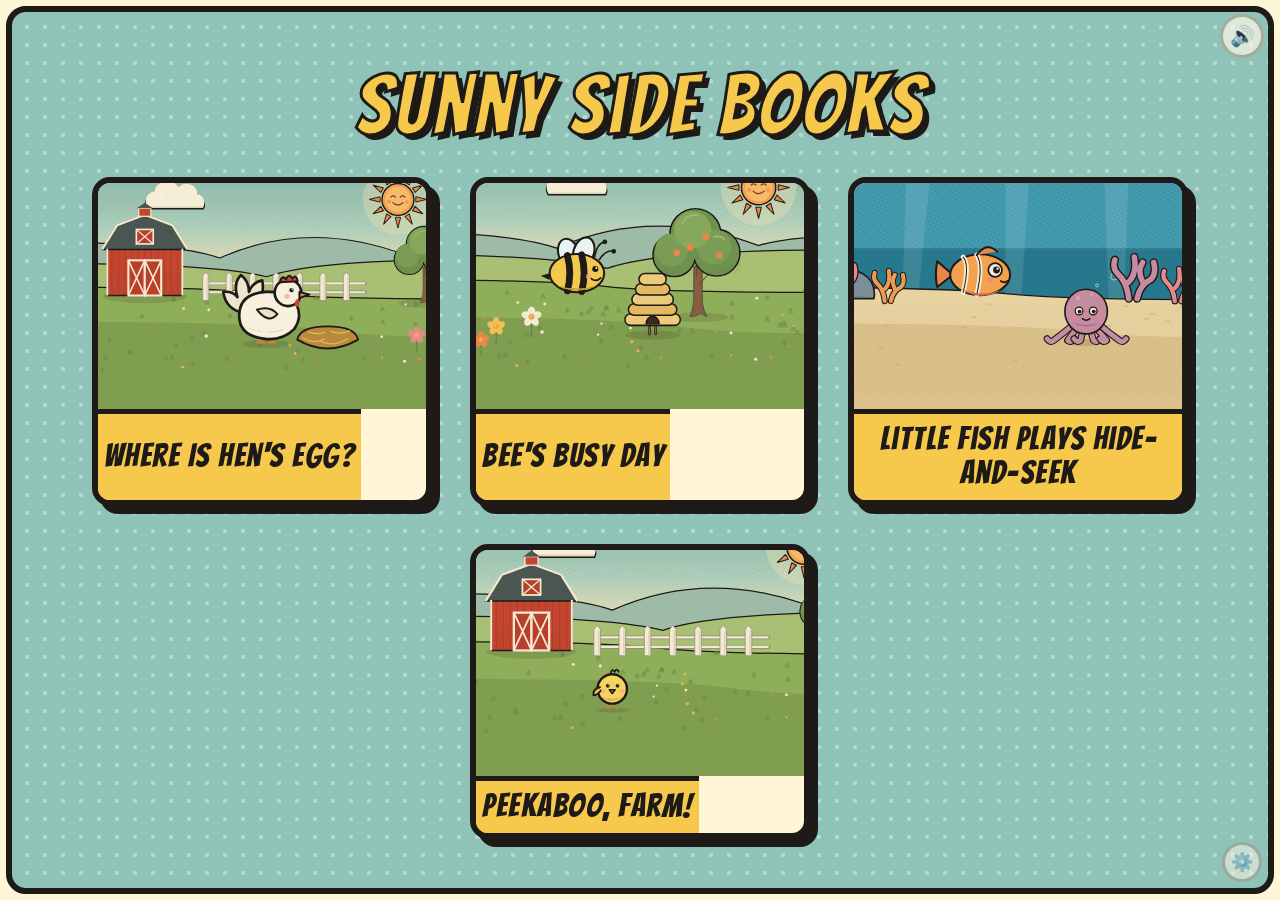
==== commit 46278498: "Age dial: perches, decoys, hints, hold gates and auto, driven by one age setting per tablet A grown-" ====
--- a/site/index.html
+++ b/site/index.html
@@ -1,4 +1,5 @@
-<!doctype html><html lang="en"><head><meta charset="utf-8"><meta name="viewport" content="width=device-width,initial-scale=1,viewport-fit=cover,user-scalable=no"><meta name="theme-color" content="#8fc3b8"><meta name="apple-mobile-web-app-capable" content="yes"><meta name="mobile-web-app-capable" content="yes"><meta name="apple-mobile-web-app-title" content="Sunny Side Books"><link rel="manifest" href="manifest.webmanifest"><link rel="icon" href="icon.svg"><link rel="apple-touch-icon" href="icon-192.png"></head><body><title>Sunny Side Farm Books</title>
+<!doctype html><html lang="en"><head><meta charset="utf-8"><meta name="viewport" content="width=device-width,initial-scale=1,viewport-fit=cover,user-scalable=no"><meta name="theme-color" content="#8fc3b8"><meta name="apple-mobile-web-app-capable" content="yes"><meta name="mobile-web-app-capable" content="yes"><meta name="apple-mobile-web-app-title" content="Sunny Side Books"><link rel="manifest" href="manifest.webmanifest"><link rel="icon" href="icon.svg"><link rel="apple-touch-icon" href="icon-192.png"></head><body><meta charset="utf-8">
+<title>Sunny Side Farm Books</title>
 <meta name="claude:viewport-fit-sides" content="cover">
 <link rel="preconnect" href="https://fonts.googleapis.com">
 <link rel="stylesheet" href="https://fonts.googleapis.com/css2?family=Baloo+2:wght@600;800&family=Bangers&display=swap">
@@ -124,6 +125,34 @@
 #turn .phone{font-size:64px;display:inline-block;animation:rot 2.4s ease-in-out infinite}@keyframes rot{0%,30%{transform:rotate(0)}60%,100%{transform:rotate(-90deg)}}
 #turn button{margin-top:14px;font:700 16px var(--display);color:var(--ink);background:transparent;border:3px solid var(--ink);border-radius:20px;padding:6px 16px}
 @media (prefers-reduced-motion: reduce){.bob,.pulse,.wobbleEgg,.sway,.drift,.breathe,.hover,.flapW,.flutterW,.rise,.wave,.glow{animation:none}}
+/* age dial: hold-to-press gates (a toddler's tap does nothing, a grown-up's hold fills the ring), the age screen, decoys and hints */
+.gate{position:relative;overflow:hidden;touch-action:none}
+.gate::after{content:"";position:absolute;inset:0;border-radius:50%;background:rgba(201,67,47,.4);transform:scale(0);pointer-events:none}
+.gate.holding::after{animation:gatefill var(--hold,1.2s) linear forwards}@keyframes gatefill{to{transform:scale(1)}}
+#gear{position:fixed;right:calc(18px + env(safe-area-inset-right,0px));bottom:calc(18px + env(safe-area-inset-bottom,0px));width:40px;height:40px;border-radius:50%;z-index:4;
+  border:3px solid rgba(42,29,22,.35);background:rgba(255,248,231,.7);font-size:18px;padding:0;opacity:.75}
+#gear[hidden]{display:none}
+#ages{position:fixed;inset:0;z-index:6;display:flex;align-items:center;justify-content:center;background:rgba(31,42,46,.55);backdrop-filter:blur(3px);-webkit-backdrop-filter:blur(3px)}
+#ages[hidden]{display:none}
+#ages .card{background:var(--paper);border:6px solid var(--ink);border-radius:30px;padding:18px 34px 26px;box-shadow:10px 10px 0 var(--ink);text-align:center;font:600 clamp(16px,2.2vw,22px)/1.3 var(--display);color:var(--ink);max-width:min(92vw,720px)}
+#ages h2{margin:0;font:400 clamp(22px,3vw,34px) Bangers,var(--display);letter-spacing:2px;color:#d0452f}
+#ageNum{font:400 clamp(96px,18vh,170px)/1 Bangers,var(--display);color:#f6c84c;-webkit-text-stroke:3px var(--ink);text-shadow:6px 6px 0 var(--ink);margin:4px 0 10px}
+#ageRow{display:flex;gap:clamp(14px,3vw,34px);justify-content:center;margin:10px 0 26px}
+.sunb{width:clamp(64px,11vh,100px);aspect-ratio:1;border-radius:50%;border:5px solid var(--ink);background:#efe9d8;box-shadow:inset -14px -10px 0 #d6cfb8,4px 4px 0 var(--ink);
+  font:400 clamp(30px,6vh,52px) Bangers,var(--display);color:#9a948a;position:relative;padding:0}
+.sunb.on{background:var(--sun);color:var(--ink);box-shadow:4px 4px 0 var(--ink)}
+.sunb.on::after{content:"";position:absolute;inset:-22px;border-radius:50%;pointer-events:none;background:repeating-conic-gradient(from -6deg,#f0c055 0 12deg,transparent 12deg 30deg);
+  -webkit-mask:radial-gradient(circle,transparent 62%,#000 63%);mask:radial-gradient(circle,transparent 62%,#000 63%)}
+.autoT{font:800 clamp(18px,2.4vw,26px) var(--display);color:var(--ink);border:5px solid var(--ink);border-radius:40px;background:#efe9d8;padding:10px 26px 10px 72px;position:relative;box-shadow:4px 4px 0 var(--ink)}
+.autoT::before{content:"🌙";position:absolute;left:8px;top:50%;transform:translateY(-50%);width:46px;height:46px;border-radius:50%;background:#fff;border:4px solid var(--ink);display:grid;place-items:center;font-size:22px}
+.autoT.on{background:#b7d88a;padding:10px 72px 10px 26px}.autoT.on::before{content:"☀️";left:auto;right:8px}
+#ages small{display:block;margin-top:12px;opacity:.75;font-weight:600}
+#ageDone{margin-top:18px;font:800 clamp(18px,2.4vw,24px) var(--display);color:var(--ink);background:var(--sun);border:5px solid var(--ink);border-radius:18px;padding:8px 30px;box-shadow:4px 4px 0 var(--ink)}
+#ages button:active{transform:translate(3px,3px);box-shadow:1px 1px 0 var(--ink)}
+.nudge{animation:nudge .5s ease-in-out}@keyframes nudge{0%,100%{transform:rotate(0)}25%{transform:rotate(-7deg)}50%{transform:rotate(6deg)}75%{transform:rotate(-3deg)}}
+#hunt .hint{animation:pulse .5s ease-in-out 5;display:inline-block}
+.hit{fill:transparent}.debug .hit{fill:rgba(255,0,0,.15);stroke:red;stroke-width:4}
+.perchD{display:none}.debug .perchD{display:block}
 </style>
 
 <svg id="stage" viewBox="0 0 1600 1000" preserveAspectRatio="xMidYMid meet" aria-label="Picture book page">
@@ -155,14 +184,17 @@
 </svg>
 <div id="turn"><div class="card"><span class="phone" aria-hidden="true">📱</span><br>Turn sideways to see the whole picture<br><button id="anyway">Read this way</button></div></div>
 <div id="frame"></div><div id="shelf" hidden><h1>Sunny Side Books</h1><div class="covers"></div></div>
-<button id="home" aria-label="Back to the bookshelf">📚</button>
+<button id="home" class="gate" aria-label="Back to the bookshelf (hold)">📚</button>
 <button id="letter" hidden aria-label="Letter sound"></button>
 <div id="hunt" hidden>Find the ladybug!</div>
 <div id="choices" hidden></div>
 <div id="words"></div>
 <button id="back" class="navbtn" aria-label="Previous page">◀</button>
-<button id="mute" aria-label="Sound on or off">🔊</button>
+<button id="mute" class="gate" aria-label="Sound on or off (hold)">🔊</button>
 <button id="next" class="navbtn" aria-label="Next page">▶</button>
+<button id="gear" class="gate" hidden aria-label="Grown-ups: age setting (hold)">⚙️</button>
+<div id="ages" hidden><div class="card"><h2>How old is the reader?</h2><div id="ageNum">2</div><div id="ageRow"></div>
+  <button id="autoBtn" class="autoT">Auto on</button><small id="ageNote"></small><button id="ageDone">Done</button></div></div>
 
 <script>
 const OUT='#1d1a17';
@@ -638,7 +670,9 @@
 const _sun=P.sun; P.sun=(x,y)=>`<circle class="nohit" cx="${x}" cy="${y}" r="150" fill="#f6e3a8" opacity=".35"/>`+_sun(x,y);
 
 /* ---- little effects, each removes itself ---- */
-function addFx(html,ms){ const g=document.createElementNS('http://www.w3.org/2000/svg','g'); g.innerHTML=recolor(html); fx.appendChild(g); setTimeout(()=>g.remove(),ms); }
+function addFx(html,ms){ const g=document.createElementNS('http://www.w3.org/2000/svg','g'); g.innerHTML=recolor(html); fx.appendChild(g); pace(g); setTimeout(()=>g.remove(),ms*PACE()); }
+/* older child, calmer page: one-shot animations run faster (the endless ones, bobbing and blinking, are left alone) */
+function pace(node){ const p=PACE(); if(p===1||!node.getAnimations) return; node.getAnimations({subtree:true}).forEach(a=>{ if(a.effect.getTiming().iterations!==Infinity) a.playbackRate=1/p; }); }
 const rnd=(a,b)=>a+Math.random()*(b-a);
 const tweet=()=>[0,.12,.3].forEach(d=>tone(2600,3400,.07,'sine',.12,d));
 const REACT={
@@ -852,8 +886,111 @@
     if(Object.values(flapState).filter(Boolean).length===BOOK.pages[cur].flaps.length && BOOK.pages[cur].flaps.length>1) setTimeout(()=>sfx.fanfare(),1200); }
 }
 
+/* ---- age dial: one setting per tablet (2, 3, 4, 5 and auto). It drives the mechanics only: how big and where the finds sit, decoys,
+   how soon a hint comes, how long a grown-up holds Home/Mute/gear, how long the bursts run. Story, words, art, surprises and pages never change. ---- */
+const store={get:k=>{ try{ return localStorage.getItem(k); }catch(e){ return null; } }, set:(k,v)=>{ try{ localStorage.setItem(k,v); }catch(e){} }};
+let AGESET=Math.min(5,Math.max(2,+store.get('ssb.age')||2)), AUTO=store.get('ssb.auto')!=='0', OFFSET=Math.max(-1,Math.min(1,+store.get('ssb.autoOffset')||0));
+const AGE=()=>Math.min(5,Math.max(2,AGESET+(AUTO?OFFSET:0)));          // the age the page is built for: the set age nudged one step by auto
+const ageT=()=>(AGE()-2)/3;                                              // 0 at two, 1 at five
+const FINDK=()=>1-.45*ageT(), DECOYS=()=>[0,1,2,4][AGE()-2], HINTMS=()=>[4000,8000,14000,20000][AGE()-2], HOLDMS=()=>AGE()<4?1200:800, PACE=()=>1-.4*ageT();
+/* auto: a quick page (all found inside 5 s, no hint) steps the band up, a hint or 25 s with a critter unfound steps it down; one step per page */
+let hintT=0, slowT=0, hinted=false, shownAt=0, graded=false;
+function grade(d){ if(!AUTO||graded) return; graded=true; OFFSET=Math.max(-1,Math.min(1,OFFSET+d)); store.set('ssb.autoOffset',OFFSET); }
+function armHint(){ clearTimeout(hintT); if(finds(BOOK.pages[cur]).length) hintT=setTimeout(hint,HINTMS()); }
+function hint(){ const left=[...world.querySelectorAll('.find')].filter((g,i)=>!found.has(i)); if(!left.length) return; hinted=true; grade(-1);
+  $('hunt').querySelectorAll('span[data-i]:not(.got)').forEach(s=>{ s.classList.add('hint'); setTimeout(()=>s.classList.remove('hint'),2600); });
+  left.forEach(g=>animate(g.querySelector('.body'),'nudge',700)); armHint(); }
+function pageTimers(page){ clearTimeout(hintT); clearTimeout(slowT); shownAt=performance.now(); hinted=false; graded=false;
+  if(finds(page).length){ slowT=setTimeout(()=>grade(-1),25000); armHint(); } }
+
+/* perches: the spots a critter may sit on, measured against the kit's drawings. open: in plain view (the only kind age 2 gets).
+   cover: a piece drawn in front so the critter is half hidden (what age 4 and 5 look for). for: only these critters (a cloud edge is for a bee). fit: these critters first. */
+const FL=['ladybug','bee'], CR=['caterpillar','snail'], CL={who:'leaf'}, TUFT=(x,y,c,s=1)=>({who:'tuft',x,y,args:[c,s]});
+const PERCH={
+  meadow:[ {x:250,y:822,on:'pink flower',open:true,fit:FL}, {x:520,y:832,on:'cream flower',open:true,fit:FL}, {x:380,y:870,on:'yellow flower',open:true,fit:FL}, {x:160,y:884,on:'purple flower',open:true,fit:FL},
+    {x:1095,y:615,on:'tree, low leaves',open:true}, {x:1240,y:612,on:'tree, right leaves',open:true}, {x:640,y:292,on:'cloud edge',open:true,for:['bee']},
+    {x:1125,y:828,on:'tree foot',open:true,fit:CR}, {x:760,y:925,on:'under a leaf',open:false,cover:{who:'leaf',x:690,y:990,args:[-6,1.3]},fit:CR},
+    {x:920,y:800,on:'in the grass',open:false,cover:TUFT(920,870,'#6b8a45')}, {x:1420,y:900,on:'by a pebble',open:false,cover:{who:'pebble',x:1400,y:950,args:[1.2]},fit:CR} ],
+  yard:[ {x:660,y:640,on:'fence post',open:true}, {x:960,y:640,on:'fence post',open:true}, {x:1160,y:640,on:'fence post',open:true}, {x:1460,y:900,on:'pink flower',open:true,fit:FL}, {x:1540,y:928,on:'yellow flower',open:true,fit:FL},
+    {x:1445,y:598,on:'tree, low leaves',open:true}, {x:470,y:560,on:'barn roof edge',open:true}, {x:440,y:262,on:'cloud edge',open:true,for:['bee']},
+    {x:860,y:930,on:'in the grass',open:false,cover:TUFT(860,1000,'#6b8a45'),fit:CR}, {x:1310,y:880,on:'under a leaf',open:false,cover:{who:'leaf',x:1240,y:950,args:[-8,1.2]},fit:CR},
+    {x:640,y:800,on:'by a pebble',open:false,cover:{who:'pebble',x:620,y:850,args:[1.2]}} ],
+  barn:[ {x:1335,y:700,on:'top of the hay',open:true}, {x:1180,y:800,on:'hay bale side',open:true}, {x:545,y:555,on:'ladder rung',open:true}, {x:537,y:635,on:'ladder rung',open:true}, {x:1230,y:565,on:'window sill',open:true},
+    {x:800,y:318,on:'the beam',open:true,for:['bee','ladybug']}, {x:300,y:620,on:'the post',open:true}, {x:700,y:920,on:'in the straw',open:false,cover:TUFT(700,990,'#c99a3e'),fit:CR},
+    {x:1000,y:860,on:'in the straw',open:false,cover:TUFT(1000,930,'#c99a3e')} ],
+  pond:[ {x:130,y:900,on:'yellow flower',open:true,fit:FL}, {x:220,y:937,on:'pink flower',open:true,fit:FL}, {x:680,y:846,on:'lily pad',open:true}, {x:905,y:866,on:'lily pad',open:true}, {x:560,y:730,on:'reed top',open:true},
+    {x:1345,y:700,on:'pine branch',open:true}, {x:1500,y:738,on:'pine branch',open:true}, {x:1070,y:250,on:'cloud edge',open:true,for:['bee']},
+    {x:700,y:945,on:'pond edge',open:false,cover:TUFT(690,1015,'#6b8a45'),fit:CR}, {x:1200,y:930,on:'by a pebble',open:false,cover:{who:'pebble',x:1180,y:980,args:[1.2]},fit:CR},
+    {x:380,y:880,on:'in the grass',open:false,cover:TUFT(380,950,'#6b8a45')} ],
+  garden:[ {x:160,y:712,on:'cabbage',open:true}, {x:360,y:712,on:'cabbage',open:true}, {x:240,y:785,on:'cabbage',open:true}, {x:560,y:722,on:'carrot top',open:true}, {x:1330,y:636,on:'scarecrow arm',open:true},
+    {x:1470,y:552,on:'scarecrow hat',open:true}, {x:1560,y:918,on:'yellow flower',open:true,fit:FL}, {x:470,y:262,on:'cloud edge',open:true,for:['bee']},
+    {x:1000,y:930,on:'the soil',open:false,cover:TUFT(1000,1000,'#6b8a45'),fit:CR}, {x:760,y:850,on:'under a leaf',open:false,cover:{who:'leaf',x:700,y:920,args:[-8,1.2]},fit:CR},
+    {x:1150,y:800,on:'by a pebble',open:false,cover:{who:'pebble',x:1130,y:850,args:[1.2]}} ],
+  night:[ {x:1300,y:402,on:'the moon',open:true}, {x:1235,y:330,on:'moon tip',open:true}, {x:480,y:545,on:'barn roof edge',open:true}, {x:330,y:518,on:'window sill',open:true}, {x:420,y:650,on:'barn wall',open:true},
+    {x:906,y:810,on:'by a firefly',open:true}, {x:1208,y:940,on:'by a firefly',open:true}, {x:700,y:930,on:'in the grass',open:false,cover:TUFT(700,1000,'#24403a'),fit:CR},
+    {x:1100,y:900,on:'by a pebble',open:false,cover:{who:'pebble',x:1080,y:950,args:[1.2,'#5e6a66']}} ],
+  reef:[ {x:230,y:668,on:'the rock',open:true}, {x:300,y:690,on:'coral tip',open:true}, {x:1255,y:615,on:'coral tip',open:true}, {x:1500,y:665,on:'coral tip',open:true}, {x:1540,y:755,on:'kelp foot',open:true},
+    {x:700,y:930,on:'the sand',open:true}, {x:1000,y:900,on:'the sand',open:true}, {x:600,y:850,on:'behind a rock',open:false,cover:{who:'rockS',x:560,y:880,s:.5}}, {x:900,y:960,on:'behind coral',open:false,cover:{who:'coral',x:860,y:1020,args:['#e58a8a',.5]}} ],
+  kelp:[ {x:1430,y:712,on:'the rock',open:true}, {x:220,y:785,on:'kelp foot',open:true}, {x:1340,y:785,on:'kelp foot',open:true}, {x:700,y:940,on:'the sand',open:true}, {x:900,y:920,on:'the sand',open:true}, {x:560,y:880,on:'the sand',open:true},
+    {x:1000,y:860,on:'behind a rock',open:false,cover:{who:'rockS',x:960,y:890,s:.5}}, {x:800,y:980,on:'behind coral',open:false,cover:{who:'coral',x:760,y:1040,args:['#ef9a4f',.5]}} ],
+  sand:[ {x:1330,y:630,on:'the big rock',open:true}, {x:200,y:690,on:'the small rock',open:true}, {x:1480,y:650,on:'coral tip',open:true}, {x:600,y:880,on:'the sand',open:true}, {x:900,y:850,on:'the sand',open:true}, {x:1100,y:900,on:'the sand',open:true},
+    {x:450,y:930,on:'behind a rock',open:false,cover:{who:'rockS',x:410,y:960,s:.5}}, {x:800,y:960,on:'behind coral',open:false,cover:{who:'coral',x:760,y:1020,args:['#c58b9e',.5]}} ],
+  deep:[ {x:1280,y:670,on:'the rock',open:true}, {x:1500,y:775,on:'kelp foot',open:true}, {x:120,y:785,on:'kelp foot',open:true}, {x:600,y:920,on:'the sand',open:true}, {x:900,y:900,on:'the sand',open:true}, {x:400,y:950,on:'the sand',open:true},
+    {x:1000,y:860,on:'behind a rock',open:false,cover:{who:'rockS',x:960,y:890,s:.5}}, {x:700,y:990,on:'behind a rock',open:false,cover:{who:'rockS',x:660,y:1020,s:.45}} ],
+};
+/* perches that come with an actor (offsets from its foot, scaled with it): the hive's base and roof, a rock's top, a hay bale's top */
+const ONTOP={ hive:[{dx:-125,dy:-6,open:true,fit:CR},{dx:125,dy:-6,open:true,fit:CR},{dx:0,dy:-248,open:true}], rock:[{dx:0,dy:-70,open:true}], hay:[{dx:0,dy:-96,open:true}], tree:[{dx:-90,dy:-312,open:true},{dx:75,dy:-325,open:true}],
+  cabbage:[{dx:0,dy:-108,open:true}], rockS:[{dx:-10,dy:-100,open:true}], log:[{dx:0,dy:-72,open:true}], mushroom:[{dx:0,dy:-138,open:true}] };
+function perches(page){ const list=(PERCH[page.scene]||[]).map(p=>({...p}));
+  for(const a of page.actors||[]){ const on=ONTOP[a.who]; if(!on||a.hide) continue; const sc=(a.s||1)*(NOBIG.includes(a.who)?1:BIG);
+    for(const o of on) list.push({x:a.x+o.dx*sc,y:a.y+o.dy*sc,open:o.open!==false,fit:o.fit,on:a.who}); }
+  for(const p of page.perches||[]) list.push({...p,open:p.open!==false,cover:typeof p.cover==='object'?p.cover:null});   // a number means "that piece in front already hides it"
+  return list; }
+/* which perch a critter gets: age 2 open spots only; 4 and 5 tucked-away spots first; a spot made for that critter wins; never one already taken or on top of another find */
+function pickPerch(pool,kind,age,avoid){
+  let c=pool.filter(p=>!p.used&&(!p.for||p.for.includes(kind))&&(age>2||p.open)&&!avoid.some(q=>Math.hypot(q.x-p.x,q.y-p.y)<150));
+  if(!c.length) return null;
+  if(age>=4){ const h=c.filter(p=>!p.open); if(h.length) c=h; }
+  const f=c.filter(p=>p.fit&&p.fit.includes(kind)); if(f.length) c=f;
+  const p=c[Math.floor(Math.random()*c.length)]; p.used=true; return p; }
+/* decoys: look-alikes near the find; a tap just wobbles them */
+const DECOY={
+  ladybug:()=>[0,72,144,216,288].map(a=>`<ellipse cx="0" cy="-24" rx="14" ry="20" fill="#d0452f" transform="rotate(${a})" ${L(4,OUT)}/>`).join('')+`<circle r="12" fill="#f2a24e" ${L(4,OUT)}/><circle cx="-3" cy="-3" r="4" fill="#f6d08a"/>`,
+  bee:()=>[0,72,144,216,288].map(a=>`<ellipse cx="0" cy="-24" rx="14" ry="20" fill="#f0c055" transform="rotate(${a})" ${L(4,OUT)}/>`).join('')+`<circle r="12" fill="#e9874a" ${L(4,OUT)}/>`,
+  caterpillar:i=>i%2?`<path d="M-50 10 q40 -60 100 -30 q-30 50 -100 30 z" fill="#6a9650" ${L(5,OUT)}/><path d="M-44 8 q50 -22 90 -26" fill="none" ${L(3,'#4f7d3a')}/>`
+    :`<path d="M-56 6 q20 -36 60 -30 q40 6 54 36 q-50 12 -114 -6 z" fill="#7fa35a" ${L(5,OUT)}/>${[-32,-6,20].map(x=>`<circle cx="${x}" cy="-4" r="11" fill="#9ab765" ${L(3,OUT)}/>`).join('')}`,
+  snail:()=>`<path d="M-40 14 q-6 -40 30 -42 q44 -2 42 26 q-2 18 -34 18 z" fill="#a9a596" ${L(5,OUT)}/><path d="M-24 -8 q16 -12 36 -6" fill="none" ${L(4,'#cfcbbc')}/>`,
+  starfish:()=>`<path d="M-44 20 q0 -56 44 -56 q44 0 44 56 z" fill="#ef9a4f" ${L(5,OUT)}/>${[-28,-10,8,26].map(x=>`<path d="M${x} 18 L${x*.5} -30" ${L(3,'#c9743a')}/>`).join('')}`,
+};
+P.tuft=(x,y,c='#6b8a45',s=1)=>`<g class="nohit" transform="translate(${x} ${y}) scale(${s})"><path d="M-40 0 q-6 -40 -22 -58 q26 10 32 44 q-2 -46 10 -74 q10 30 6 72 q10 -34 36 -46 q-14 26 -22 62 z" fill="${c}" ${L(5,OUT)}/></g>`;
+P.pebble=(x,y,s=1,c='#a9a596')=>`<g class="nohit" transform="translate(${x} ${y}) scale(${s})"><path d="M-40 0 q-4 -36 32 -40 q40 -2 44 26 q0 14 -22 14 z" fill="${c}" ${L(5,OUT)}/><path d="M-26 -14 q14 -10 30 -8" fill="none" ${L(3,'#cfcbbc')}/></g>`;
+/* the hit circle: never under 64 CSS px across at the tablet's size, however small the drawing */
+const pxPer=()=>{ const m=$('stage').getScreenCTM(); return m?m.a:.6; };
+const hitR=k=>Math.max(95,32/(pxPer()*k)).toFixed(0);
+P.find=(kind,x,y,k=1)=>`<g class="tap find" data-kind="${kind}" data-k="${k}" transform="translate(${x} ${y}) scale(${k})"><circle class="hit" r="${hitR(k)}"/><g class="anim body">${FINDS[kind].draw()}</g></g>`;
+P.decoy=(kind,x,y,k,i)=>`<g class="tap decoy" transform="translate(${x} ${y}) scale(${k})"><circle r="60" fill="transparent"/><g class="anim">${DECOY[kind](i)}</g></g>`;
+/* lay out a page's finds for the age: perch the coordinate-free ones, scatter decoys near each, add the covers of the perches used */
+function layFinds(page,at){
+  const pool=perches(page), age=AGE(), k=FINDK(), fl=finds(page).map(f=>({kind:f[0],x:f[1],y:f[2]})), fixed=fl.filter(f=>f.x!=null);
+  for(const p of pool) if(fixed.some(f=>Math.hypot(f.x-p.x,f.y-p.y)<120)) p.used=true;
+  for(const f of fl) if(f.x==null){ const p=pickPerch(pool,f.kind,age,fl.filter(o=>o.x!=null)); if(p){ f.x=p.x; f.y=p.y; f.cover=p.cover; } else { f.x=800; f.y=930; } }
+  const dec=[], taken=()=>[...fl,...dec]; let s='';
+  for(const f of fl) for(let i=0;i<DECOYS()&&DECOY[f.kind];i++){
+    const near=pool.filter(p=>!p.used&&p.open&&p.fit&&p.fit.includes(f.kind)&&Math.hypot(p.x-f.x,p.y-f.y)<420); let d=null;   // a flower head goes on a stem; leaves, pods and pebbles lie on the ground
+    if(near.length){ const p=near[Math.floor(Math.random()*near.length)]; p.used=true; d={x:p.x,y:p.y}; }
+    else for(let t=0;t<14&&!d;t++){ const x=Math.min(1540,Math.max(60,f.x+rnd(-260,260))), y=f.y>680?Math.min(985,Math.max(700,f.y+rnd(-120,120))):rnd(760,960);
+      if(!taken().some(q=>Math.hypot(q.x-x,q.y-y)<110)) d={x,y}; }
+    if(d) dec.push({kind:f.kind,x:d.x,y:d.y,i}); }
+  for(const d of dec){ const [x,y,kk]=at(d.x,d.y); s+=P.decoy(d.kind,x,y,kk*k,d.i); }
+  for(const f of fl){ const [x,y,kk]=at(f.x,f.y); s+=P.find(f.kind,x,y,kk*k); }
+  for(const f of fl) if(f.cover){ const c=f.cover, fn=P[c.who]; if(!fn) continue; const [x,y,kk]=at(c.x,c.y), sc=(c.s||1)*kk, pc=fn(x,y,...(c.args||[]));
+    s+=`<g style="pointer-events:none">`+(sc!==1?`<g transform="translate(${x} ${y}) scale(${sc}) translate(${-x} ${-y})">${pc}</g>`:pc)+`</g>`; }
+  /* ?debug: every perch outlined (red open, blue half hidden) with its name */
+  s+=`<g class="perchD nohit">`+pool.map(p=>`<circle cx="${p.x}" cy="${p.y}" r="30" fill="none" stroke="${p.open?'red':'blue'}" stroke-width="3"/><text x="${p.x+34}" y="${p.y+6}" font-size="20" fill="${p.open?'red':'blue'}">${p.on||''}</text>`).join('')+`</g>`;
+  return s; }
+
 /* ---- the book (generated content goes here; the engine above never changes) ---- */
-const LIB = [{"id": "2026-10-20-wheres-hens-egg", "series": "Sunny Side Farm", "title": "Where Is Hen's Egg?", "made": "2026-10-20", "status": "draft", "start": "cover", "pages": {"cover": {"scene": "yard", "text": "<b>Where Is Hen's Egg?</b><br>A Sunny Side Farm story", "actors": [{"who": "hen", "x": 820, "y": 930, "s": 1.4}, {"who": "nest", "x": 1080, "y": 940}], "next": "p1"}, "p1": {"scene": "yard", "text": "Good morning, Sunny Side Farm! Hen fluffs her feathers and goes to her nest.", "actors": [{"who": "hen", "x": 760, "y": 930, "s": 1.2}, {"who": "nest", "x": 1080, "y": 940}, {"who": "cow", "x": 330, "y": 980, "s": 0.8}], "next": "p2", "find": [["ladybug", 1300, 600], ["bee", 230, 560]], "letter": ["Hh", "/h/", "hen"]}, "p2": {"scene": "yard", "text": "Oh no! The nest is empty. Where is Hen's egg?", "actors": [{"who": "hen", "x": 760, "y": 930, "s": 1.2}, {"who": "nest", "x": 1080, "y": 940}], "next": "c1", "find": [["caterpillar", 220, 900], ["ladybug", 1350, 640]], "letter": ["Ee", "/e/", "egg"]}, "c1": {"scene": "yard", "text": "Where should Hen look first?", "choice": {"options": [{"label": "The barn", "go": "b1", "scene": "yard", "view": "0 300 800 500"}, {"label": "The pond", "go": "d1", "scene": "pond", "view": "400 600 800 500", "actors": [{"who": "duck", "x": 980, "y": 860}]}]}}, "b1": {"scene": "barn", "text": "Hen looks in the big red barn. <b>Moo!</b> Cow is munching hay. No egg here.", "actors": [{"who": "cow", "x": 560, "y": 930, "s": 1.1}, {"who": "hen", "x": 1000, "y": 950}], "next": "b2", "find": [["ladybug", 1330, 700], ["caterpillar", 250, 880]], "letter": ["Cc", "/k/", "cow"]}, "b2": {"scene": "barn", "text": "Pig finds something round. Is it Hen's egg? No! It's a potato! Silly Pig.", "actors": [{"who": "pig", "x": 600, "y": 940, "s": 1.1}, {"who": "potato", "x": 860, "y": 950}, {"who": "hen", "x": 1150, "y": 950}], "next": "m1", "find": [["bee", 260, 420], ["ladybug", 1450, 640]], "letter": ["Pp", "/p/", "pig"]}, "d1": {"scene": "pond", "text": "Hen looks by the pond. <b>Quack!</b> Duck is splashing. Splash, splash, splash!", "actors": [{"who": "duck", "x": 820, "y": 850}, {"who": "hen", "x": 330, "y": 950}, {"who": "frog", "x": 1060, "y": 830}], "next": "d2", "find": [["ladybug", 1420, 520], ["snail", 200, 900]], "letter": ["Dd", "/d/", "duck"]}, "d2": {"scene": "pond", "text": "Duck finds something round. Is it Hen's egg? No! It's a rock! Silly Duck.", "actors": [{"who": "duck", "x": 620, "y": 950}, {"who": "rock", "x": 880, "y": 960}, {"who": "hen", "x": 1180, "y": 960}], "next": "m1", "find": [["caterpillar", 150, 880], ["bee", 1350, 500]]}, "m1": {"scene": "meadow", "text": "Then Hen hears a tiny sound. <b>Peep... peep...</b> It's coming from the meadow!", "actors": [{"who": "hen", "x": 800, "y": 960, "s": 1.1}], "next": "c2", "find": [["bee", 1120, 520], ["ladybug", 350, 640], ["caterpillar", 1250, 880]]}, "c2": {"scene": "meadow", "text": "Where is the peep coming from?", "choice": {"options": [{"label": "The flowers", "go": "f1", "scene": "meadow", "view": "100 650 600 375"}, {"label": "The big tree", "go": "t1", "scene": "meadow", "view": "880 350 600 375"}]}}, "f1": {"scene": "meadow", "text": "Hen peeks in the flowers. Is her egg in here? Can you find it?", "actors": [{"who": "hen", "x": 820, "y": 960, "s": 1.1}, {"who": "egg", "x": 330, "y": 965, "hide": true, "icon": "\ud83e\udd5a", "found": "THERE IT IS!"}, {"who": "rock", "x": 560, "y": 970, "s": 0.8}], "front": [{"who": "flower", "x": 290, "y": 985, "args": ["#f4ead2", 1.15]}, {"who": "flower", "x": 370, "y": 990, "args": ["#e58a8a", 1.1]}, {"who": "flower", "x": 330, "y": 1000, "args": ["#f0c055", 1]}, {"who": "flower", "x": 620, "y": 990, "args": ["#f4ead2", 0.95]}], "find": [["bee", 700, 470]], "next": "h1"}, "t1": {"scene": "meadow", "text": "Hen peeks under the big tree. Is her egg down by the roots? Can you find it?", "actors": [{"who": "hen", "x": 700, "y": 960, "s": 1.1}, {"who": "egg", "x": 1230, "y": 840, "hide": true, "icon": "\ud83e\udd5a", "found": "THERE IT IS!"}, {"who": "rock", "x": 1000, "y": 930, "s": 0.7}], "front": [{"who": "flower", "x": 1200, "y": 860, "args": ["#f4ead2", 1.1]}, {"who": "flower", "x": 1270, "y": 865, "args": ["#e9874a", 1]}, {"who": "flower", "x": 1235, "y": 875, "args": ["#f0c055", 0.9]}], "find": [["caterpillar", 380, 890], ["ladybug", 200, 560]], "next": "h1"}, "h1": {"scene": "meadow", "text": "The egg wiggles. The egg wobbles. <b>Crack... crack... CRACK!</b>", "actors": [{"who": "egg", "x": 800, "y": 940, "wobble": true, "s": 1.6}, {"who": "hen", "x": 500, "y": 960}], "next": "h2"}, "h2": {"scene": "meadow", "text": "<b>Peep!</b> It's a fluffy baby chick! Hello, little one!", "sound": "fanfare", "actors": [{"who": "crackedEgg", "x": 960, "y": 960}, {"who": "chick", "x": 800, "y": 960, "s": 1.4}, {"who": "hen", "x": 500, "y": 960}], "next": "n1", "find": [["ladybug", 1450, 800], ["bee", 1200, 450]], "letter": ["Ch ch", "/ch/", "chick"]}, "n1": {"scene": "night", "text": "Hen and Chick snuggle in the nest. The stars come out. Goodnight, Hen. Goodnight, Chick. Goodnight, farm.", "actors": [{"who": "nest", "x": 800, "y": 880, "s": 1.4}, {"who": "hen", "x": 760, "y": 860}, {"who": "chick", "x": 900, "y": 860, "s": 0.8}], "next": "end"}, "end": {"scene": "night", "text": "<b>The End.</b> Next time, try looking somewhere else!", "actors": [{"who": "chick", "x": 800, "y": 900, "s": 1.3}], "end": true}}}, {"id": "2026-10-21-bees-busy-day", "series": "Sunny Side Farm", "title": "Bee's Busy Day", "made": "2026-10-21", "status": "draft", "start": "cover", "coverView": "300 300 1300 900", "pages": {"cover": {"scene": "meadow", "text": "<b>Bee's Busy Day</b><br>A Sunny Side Farm story", "actors": [{"who": "hive", "x": 1000, "y": 900}, {"who": "beeBig", "x": 700, "y": 740}], "next": "p1"}, "p1": {"scene": "meadow", "text": "<b>Buzz, buzz!</b> Bee wakes up in her hive. Time to find some flowers!", "actors": [{"who": "hive", "x": 1000, "y": 900}, {"who": "beeBig", "x": 660, "y": 720}], "find": [["ladybug", 300, 600], ["caterpillar", 1380, 890]], "letter": ["Bb", "/b/", "bee"], "next": "p2"}, "p2": {"scene": "yard", "text": "Bee flies over the farm. Look, pigs in the mud! How many pigs? Let's count!", "actors": [{"who": "pig", "x": 560, "y": 950, "s": 0.75}, {"who": "pig", "x": 840, "y": 970, "s": 0.75}, {"who": "pig", "x": 1120, "y": 950, "s": 0.75}, {"who": "beeBig", "x": 1350, "y": 560, "s": 0.7}], "find": [["ladybug", 1520, 700]], "letter": ["Pp", "/p/", "pig"], "next": "c1"}, "c1": {"scene": "yard", "text": "Where should Bee look for flowers?", "choice": {"options": [{"label": "The garden", "go": "g1", "scene": "garden", "view": "100 600 900 560", "actors": [{"who": "bunny", "x": 700, "y": 960}]}, {"label": "The pond", "go": "d1", "scene": "pond", "view": "400 620 800 500", "actors": [{"who": "frog", "x": 800, "y": 860}]}]}}, "g1": {"scene": "garden", "text": "In the garden, Bunny munches a carrot. <b>Crunch, crunch!</b> Lots of veggies, but no flowers.", "actors": [{"who": "bunny", "x": 980, "y": 960}, {"who": "beeBig", "x": 560, "y": 620, "s": 0.75}], "find": [["caterpillar", 1200, 720], ["ladybug", 150, 640]], "next": "g2"}, "g2": {"scene": "garden", "text": "Scarecrow points the way. Other bees are buzzing by! Can you find them?", "actors": [{"who": "beeBig", "x": 900, "y": 640, "s": 0.8}], "find": [["bee", 560, 520], ["bee", 300, 600], ["bee", 1150, 480]], "next": "m1"}, "d1": {"scene": "pond", "text": "At the pond, frogs sit by the water. One, two, three frogs! <b>Ribbit!</b>", "actors": [{"who": "frog", "x": 620, "y": 870, "s": 0.7}, {"who": "frog", "x": 820, "y": 890, "s": 0.7}, {"who": "frog", "x": 1020, "y": 870, "s": 0.7}, {"who": "beeBig", "x": 1280, "y": 560, "s": 0.7}], "find": [["snail", 200, 900]], "letter": ["Ff", "/f/", "frog"], "next": "d2"}, "d2": {"scene": "pond", "text": "Duck says, <b>\"Quack!</b> The flowers are in the meadow!\"", "actors": [{"who": "duck", "x": 800, "y": 860}, {"who": "beeBig", "x": 1200, "y": 580, "s": 0.7}], "find": [["ladybug", 220, 620], ["caterpillar", 1350, 900]], "next": "m1"}, "m1": {"scene": "meadow", "text": "Bee finds the meadow. Flowers everywhere! Red ones, yellow ones, purple ones!", "actors": [{"who": "beeBig", "x": 800, "y": 620, "s": 0.85}], "find": [["caterpillar", 1300, 880], ["ladybug", 600, 520], ["bee", 1450, 420]], "next": "c2"}, "c2": {"scene": "meadow", "text": "Which flower should Bee visit?", "choice": {"options": [{"label": "The yellow flower", "go": "f1", "scene": "meadow", "view": "255 760 260 165"}, {"label": "The purple flower", "go": "f2", "scene": "meadow", "view": "30 770 260 165"}]}}, "f1": {"scene": "meadow", "text": "Bee lands on the yellow flower. <b>Wiggle, wiggle!</b> Her legs get dusty with yellow pollen.", "actors": [{"who": "beeBig", "x": 460, "y": 790, "s": 0.6}, {"who": "butterfly", "x": 900, "y": 600, "s": 0.8}, {"who": "butterfly", "x": 1350, "y": 520, "s": 0.7}], "find": [["ladybug", 1100, 860]], "next": "h1"}, "f2": {"scene": "meadow", "text": "Bee lands on the purple flower. <b>Sip, sip!</b> Sweet nectar. Yum!", "actors": [{"who": "beeBig", "x": 220, "y": 800, "s": 0.6}, {"who": "butterfly", "x": 900, "y": 580, "s": 0.8}], "find": [["caterpillar", 700, 900], ["ladybug", 1350, 640]], "next": "h1"}, "h1": {"scene": "meadow", "text": "Bee flies home. Her friends say hello! How many bees?", "actors": [{"who": "hive", "x": 900, "y": 900}, {"who": "beeBig", "x": 560, "y": 640, "s": 0.7}, {"who": "beeBig", "x": 1250, "y": 600, "s": 0.6}, {"who": "beeBig", "x": 1400, "y": 800, "s": 0.5}], "next": "n1"}, "n1": {"scene": "night", "text": "The moon comes up. <b>Shhh...</b> the bees are snuggled in the hive. Goodnight, Bee.", "actors": [{"who": "hive", "x": 900, "y": 880}], "find": [["ladybug", 1300, 800]], "next": "end"}, "end": {"scene": "night", "text": "<b>The End.</b> Next time, try a different flower!", "actors": [{"who": "beeBig", "x": 800, "y": 760}], "end": true}}}, {"id": "2026-10-21-little-fish", "series": "Under the Sea", "title": "Little Fish Plays Hide-and-Seek", "made": "2026-10-21", "status": "draft", "start": "cover", "coverView": "200 300 1300 900", "pages": {"cover": {"scene": "reef", "text": "<b>Little Fish Plays Hide-and-Seek</b><br>An Under the Sea story", "actors": [{"who": "fish", "x": 700, "y": 760}, {"who": "octopus", "x": 1120, "y": 930, "s": 0.8}], "next": "p1"}, "p1": {"scene": "reef", "text": "Down, down in the big blue sea lives Little Fish. <b>Blub, blub!</b>", "actors": [{"who": "fish", "x": 800, "y": 720}], "find": [["starfish", 300, 880], ["snail", 1220, 900]], "letter": ["Ff", "/f/", "fish"], "next": "p2"}, "p2": {"scene": "reef", "text": "Little Fish wants to play hide-and-seek. Who will play? Can you find the starfish?", "actors": [{"who": "fish", "x": 560, "y": 700}, {"who": "crab", "x": 1000, "y": 940, "s": 0.75}], "find": [["starfish", 220, 870], ["starfish", 1420, 880], ["starfish", 750, 920]], "next": "c1"}, "c1": {"scene": "reef", "text": "Where should Little Fish swim?", "choice": {"options": [{"label": "The tall seaweed", "go": "k1", "scene": "kelp", "view": "100 400 1400 860", "actors": [{"who": "seahorse", "x": 800, "y": 900}]}, {"label": "The sandy bottom", "go": "s1", "scene": "sand", "view": "300 520 1000 640", "actors": [{"who": "crab", "x": 800, "y": 920}]}]}}, "k1": {"scene": "kelp", "text": "Turtle swims slowly by. \"Not now,\" says Turtle. \"I'm napping.\" <b>Yawn!</b>", "actors": [{"who": "turtle", "x": 820, "y": 700}, {"who": "fish", "x": 420, "y": 880, "s": 0.7}], "find": [["squid", 1300, 560], ["snail", 250, 920]], "letter": ["Tt", "/t/", "turtle"], "next": "k2"}, "k2": {"scene": "kelp", "text": "Seahorse peeks out from the seaweed. <b>Peekaboo!</b> Seahorse wants to play!", "actors": [{"who": "seahorse", "x": 1150, "y": 900}, {"who": "fish", "x": 620, "y": 760}], "find": [["starfish", 420, 920], ["squid", 260, 480]], "next": "m1"}, "s1": {"scene": "sand", "text": "On the sandy bottom, crabs go <b>click, click,</b> sideways! How many crabs?", "actors": [{"who": "crab", "x": 420, "y": 930, "s": 0.65}, {"who": "crab", "x": 790, "y": 950, "s": 0.65}, {"who": "crab", "x": 1160, "y": 930, "s": 0.65}, {"who": "fish", "x": 1350, "y": 560, "s": 0.6}], "find": [["snail", 180, 880]], "letter": ["Cc", "/k/", "crab"], "next": "s2"}, "s2": {"scene": "sand", "text": "Clam opens up. What's inside? A shiny pearl!", "actors": [{"who": "clam", "x": 820, "y": 920}, {"who": "fish", "x": 480, "y": 700}], "find": [["starfish", 1250, 900], ["squid", 1430, 520]], "next": "m1"}, "m1": {"scene": "reef", "text": "Then... <b>WHOOSH!</b> Here comes Whale! Whale wants to play too!", "actors": [{"who": "whale", "x": 820, "y": 620, "s": 0.8}, {"who": "fish", "x": 330, "y": 930, "s": 0.6}, {"who": "octopus", "x": 1280, "y": 950, "s": 0.6}], "find": [["snail", 620, 930]], "letter": ["Ww", "/w/", "whale"], "next": "c2"}, "c2": {"scene": "reef", "text": "Who should hide first?", "choice": {"options": [{"label": "Octopus", "go": "o1", "scene": "reef", "view": "350 420 900 620", "actors": [{"who": "octopus", "x": 800, "y": 920}]}, {"label": "Little Fish", "go": "l1", "scene": "kelp", "view": "300 400 1000 680", "actors": [{"who": "fish", "x": 800, "y": 820}]}]}}, "o1": {"scene": "reef", "text": "Octopus hides... <b>PUFF!</b> A cloud of ink! Where did Octopus go? Can you find him?", "actors": [{"who": "fish", "x": 420, "y": 700, "s": 0.8}, {"who": "octopus", "x": 1180, "y": 960, "s": 0.75, "hide": true, "icon": "\ud83d\udc19", "found": "THERE HE IS!"}, {"who": "anemone", "x": 620, "y": 930, "args": ["#c58b9e", 1]}, {"who": "anemone", "x": 860, "y": 960, "args": ["#a8708a", 0.8]}], "front": [{"who": "rockS", "x": 1170, "y": 975, "s": 1.35}, {"who": "coral", "x": 1330, "y": 975, "args": ["#ef9a4f", 0.9]}], "find": [["starfish", 230, 880]], "letter": ["Oo", "/o/", "octopus"], "next": "n1"}, "l1": {"scene": "kelp", "text": "Little Fish hides in the seaweed. Ready or not, here I come! Where is Little Fish?", "actors": [{"who": "seahorse", "x": 430, "y": 930, "s": 0.8}, {"who": "fish", "x": 1260, "y": 720, "s": 0.6, "hide": true, "icon": "\ud83d\udc20", "found": "FOUND YOU!"}, {"who": "coral", "x": 760, "y": 960, "args": ["#ef9a4f", 0.8]}, {"who": "coral", "x": 980, "y": 950, "args": ["#e9874a", 0.7]}], "front": [{"who": "kelp", "x": 1200, "y": 980, "args": [560, 1]}, {"who": "kelp", "x": 1290, "y": 990, "args": [500, 1]}, {"who": "kelp", "x": 1370, "y": 985, "args": [540, 1]}, {"who": "rockS", "x": 1290, "y": 1000, "s": 1.0}], "find": [["snail", 150, 900]], "next": "n1"}, "n1": {"scene": "deep", "text": "The sea gets dark. The jellyfish glow like little night-lights. How many jellyfish?", "actors": [{"who": "jelly", "x": 380, "y": 640, "s": 0.7}, {"who": "jelly", "x": 800, "y": 540, "s": 0.8}, {"who": "jelly", "x": 1220, "y": 660, "s": 0.7}, {"who": "fish", "x": 800, "y": 960, "s": 0.6}], "letter": ["Jj", "/j/", "jellyfish"], "next": "end"}, "end": {"scene": "deep", "text": "Goodnight, Little Fish. Goodnight, big blue sea. <b>The End.</b>", "actors": [{"who": "fish", "x": 800, "y": 800}, {"who": "jelly", "x": 1250, "y": 620, "s": 0.6}], "end": true}}}, {"id": "2026-10-21-peekaboo-farm", "series": "Sunny Side Farm", "title": "Peekaboo, Farm!", "made": "2026-10-21", "status": "draft", "start": "cover", "coverView": "80 330 1300 900", "pages": {"cover": {"scene": "yard", "text": "<b>Peekaboo, Farm!</b><br>A lift-the-flap Sunny Side Farm story", "actors": [{"who": "chick", "x": 620, "y": 960, "s": 1.2}], "flaps": [{"type": "bush", "x": 1000, "y": 980, "w": 300, "h": 210, "hide": {"who": "bunny", "s": 0.9}, "say": "Hop hop!"}], "next": "p1"}, "p1": {"scene": "yard", "text": "Someone is hiding behind the barn door. Who is it? Lift the flap!", "actors": [{"who": "hen", "x": 720, "y": 960}], "flaps": [{"type": "door", "x": 300, "y": 730, "w": 140, "h": 150, "hide": {"who": "cow", "s": 0.4, "dx": -20}, "say": "Moo! Peekaboo!"}], "find": [["ladybug", 1250, 620]], "letter": ["Cc", "/k/", "cow"], "next": "p2"}, "p2": {"scene": "yard", "text": "Something is wiggling in the bushes. Who could it be?", "flaps": [{"type": "bush", "x": 640, "y": 980, "w": 290, "h": 200, "hide": {"who": "bunny", "s": 0.95}, "say": "Hop hop!"}, {"type": "bush", "x": 1120, "y": 975, "w": 290, "h": 200, "hide": {"who": "duck", "s": 0.8}, "say": "Quack!"}], "find": [["bee", 300, 520]], "letter": ["Bb", "/b/", "bunny"], "next": "p3"}, "p3": {"scene": "barn", "text": "<b>Shhh!</b> Someone is sleeping under the blanket. Lift it gently! And what's behind the hay?", "flaps": [{"type": "blanket", "x": 620, "y": 965, "w": 400, "h": 170, "hide": {"who": "pig", "s": 0.8, "dy": 10}, "peek": "PEEKABOO!", "say": "Oink... zzz"}, {"type": "hay", "x": 1120, "y": 960, "w": 200, "h": 120, "hide": {"who": "mouse", "s": 0.9}, "say": "Squeak!"}], "find": [["caterpillar", 300, 900]], "letter": ["Pp", "/p/", "pig"], "next": "p4"}, "p4": {"scene": "pond", "text": "Who is hiding in the tall reeds by the pond? Lift them and see!", "flaps": [{"type": "reeds", "x": 420, "y": 920, "w": 280, "h": 250, "hide": {"who": "frog", "s": 0.9}, "say": "Ribbit!"}, {"type": "reeds", "x": 1180, "y": 900, "w": 280, "h": 250, "hide": {"who": "duck", "s": 0.8}, "say": "Quack!"}], "find": [["snail", 820, 960]], "letter": ["Ff", "/f/", "frog"], "next": "p5"}, "p5": {"scene": "garden", "text": "There's a big box in the garden. What's inside? <b>Peep, peep, peep!</b>", "flaps": [{"type": "box", "x": 800, "y": 975, "w": 380, "h": 230, "hide": [{"who": "chick", "s": 0.8, "dx": -100}, {"who": "chick", "s": 0.8}, {"who": "chick", "s": 0.8, "dx": 100}], "say": "Peep! Peep!"}], "find": [["caterpillar", 1250, 720]], "letter": ["Ch ch", "/ch/", "chick"], "next": "p6"}, "p6": {"scene": "meadow", "text": "The chicks are looking for someone. One, two, three chicks! Who is behind the bush?", "actors": [{"who": "chick", "x": 200, "y": 950, "s": 0.8}, {"who": "chick", "x": 350, "y": 970, "s": 0.8}, {"who": "chick", "x": 500, "y": 950, "s": 0.8}], "flaps": [{"type": "bush", "x": 1000, "y": 970, "w": 320, "h": 230, "hide": {"who": "hen", "s": 0.85}, "say": "Bawk! Here I am!"}], "find": [["bee", 1380, 460], ["ladybug", 700, 600]], "letter": ["Hh", "/h/", "hen"], "next": "n1"}, "n1": {"scene": "night", "text": "It's bedtime. Who is snuggled under the blanket? Lift it and say goodnight!", "flaps": [{"type": "blanket", "x": 820, "y": 930, "w": 460, "h": 170, "hide": [{"who": "hen", "s": 0.75, "dx": -60}, {"who": "chick", "s": 0.8, "dx": 110}], "peek": "GOODNIGHT!", "say": "Goodnight!"}], "next": "end"}, "end": {"scene": "night", "text": "<b>The End.</b> Peekaboo, farm! See you tomorrow.", "actors": [{"who": "nest", "x": 800, "y": 900, "s": 1.3}, {"who": "hen", "x": 760, "y": 880, "s": 0.9}, {"who": "chick", "x": 900, "y": 880, "s": 0.7}], "end": true}}}]; let BOOK = LIB[0];
+const LIB = [{"id": "2026-10-20-wheres-hens-egg", "series": "Sunny Side Farm", "title": "Where Is Hen's Egg?", "made": "2026-10-20", "status": "draft", "start": "cover", "pages": {"cover": {"scene": "yard", "text": "<b>Where Is Hen's Egg?</b><br>A Sunny Side Farm story", "actors": [{"who": "hen", "x": 820, "y": 930, "s": 1.4}, {"who": "nest", "x": 1080, "y": 940}], "next": "p1"}, "p1": {"scene": "yard", "text": "Good morning, Sunny Side Farm! Hen fluffs her feathers and goes to her nest.", "actors": [{"who": "hen", "x": 760, "y": 930, "s": 1.2}, {"who": "nest", "x": 1080, "y": 940}, {"who": "cow", "x": 330, "y": 980, "s": 0.8}], "next": "p2", "find": [["ladybug", 1300, 600], ["bee", 230, 560]], "letter": ["Hh", "/h/", "hen"]}, "p2": {"scene": "yard", "text": "Oh no! The nest is empty. Where is Hen's egg?", "actors": [{"who": "hen", "x": 760, "y": 930, "s": 1.2}, {"who": "nest", "x": 1080, "y": 940}], "next": "c1", "find": [["caterpillar", 220, 900], ["ladybug", 1350, 640]], "letter": ["Ee", "/e/", "egg"]}, "c1": {"scene": "yard", "text": "Where should Hen look first?", "choice": {"options": [{"label": "The barn", "go": "b1", "scene": "yard", "view": "0 300 800 500"}, {"label": "The pond", "go": "d1", "scene": "pond", "view": "400 600 800 500", "actors": [{"who": "duck", "x": 980, "y": 860}]}]}}, "b1": {"scene": "barn", "text": "Hen looks in the big red barn. <b>Moo!</b> Cow is munching hay. No egg here.", "actors": [{"who": "cow", "x": 560, "y": 930, "s": 1.1}, {"who": "hen", "x": 1000, "y": 950}], "next": "b2", "find": [["ladybug", 1330, 700], ["caterpillar", 250, 880]], "letter": ["Cc", "/k/", "cow"]}, "b2": {"scene": "barn", "text": "Pig finds something round. Is it Hen's egg? No! It's a potato! Silly Pig.", "actors": [{"who": "pig", "x": 600, "y": 940, "s": 1.1}, {"who": "potato", "x": 860, "y": 950}, {"who": "hen", "x": 1150, "y": 950}], "next": "m1", "find": [["bee", 260, 420], ["ladybug", 1450, 640]], "letter": ["Pp", "/p/", "pig"]}, "d1": {"scene": "pond", "text": "Hen looks by the pond. <b>Quack!</b> Duck is splashing. Splash, splash, splash!", "actors": [{"who": "duck", "x": 820, "y": 850}, {"who": "hen", "x": 330, "y": 950}, {"who": "frog", "x": 1060, "y": 830}], "next": "d2", "find": [["ladybug", 1420, 520], ["snail", 200, 900]], "letter": ["Dd", "/d/", "duck"]}, "d2": {"scene": "pond", "text": "Duck finds something round. Is it Hen's egg? No! It's a rock! Silly Duck.", "actors": [{"who": "duck", "x": 620, "y": 950}, {"who": "rock", "x": 880, "y": 960}, {"who": "hen", "x": 1180, "y": 960}], "next": "m1", "find": [["caterpillar", 150, 880], ["bee", 1350, 500]]}, "m1": {"scene": "meadow", "text": "Then Hen hears a tiny sound. <b>Peep... peep...</b> It's coming from the meadow!", "actors": [{"who": "hen", "x": 800, "y": 960, "s": 1.1}], "next": "c2", "find": [["bee", 1120, 520], ["ladybug", 350, 640], ["caterpillar", 1250, 880]]}, "c2": {"scene": "meadow", "text": "Where is the peep coming from?", "choice": {"options": [{"label": "The flowers", "go": "f1", "scene": "meadow", "view": "100 650 600 375"}, {"label": "The big tree", "go": "t1", "scene": "meadow", "view": "880 350 600 375"}]}}, "f1": {"scene": "meadow", "text": "Hen peeks in the flowers. Is her egg in here? Can you find it?", "actors": [{"who": "hen", "x": 820, "y": 960, "s": 1.1}, {"who": "egg", "x": 330, "y": 965, "hide": true, "icon": "\ud83e\udd5a", "found": "THERE IT IS!"}, {"who": "rock", "x": 560, "y": 970, "s": 0.8}], "front": [{"who": "flower", "x": 290, "y": 985, "args": ["#f4ead2", 1.15]}, {"who": "flower", "x": 370, "y": 990, "args": ["#e58a8a", 1.1]}, {"who": "flower", "x": 330, "y": 1000, "args": ["#f0c055", 1]}, {"who": "flower", "x": 620, "y": 990, "args": ["#f4ead2", 0.95]}], "find": [["bee", 700, 470]], "next": "h1"}, "t1": {"scene": "meadow", "text": "Hen peeks under the big tree. Is her egg down by the roots? Can you find it?", "actors": [{"who": "hen", "x": 700, "y": 960, "s": 1.1}, {"who": "egg", "x": 1230, "y": 840, "hide": true, "icon": "\ud83e\udd5a", "found": "THERE IT IS!"}, {"who": "rock", "x": 1000, "y": 930, "s": 0.7}], "front": [{"who": "flower", "x": 1200, "y": 860, "args": ["#f4ead2", 1.1]}, {"who": "flower", "x": 1270, "y": 865, "args": ["#e9874a", 1]}, {"who": "flower", "x": 1235, "y": 875, "args": ["#f0c055", 0.9]}], "find": [["caterpillar", 380, 890], ["ladybug", 200, 560]], "next": "h1"}, "h1": {"scene": "meadow", "text": "The egg wiggles. The egg wobbles. <b>Crack... crack... CRACK!</b>", "actors": [{"who": "egg", "x": 800, "y": 940, "wobble": true, "s": 1.6}, {"who": "hen", "x": 500, "y": 960}], "next": "h2"}, "h2": {"scene": "meadow", "text": "<b>Peep!</b> It's a fluffy baby chick! Hello, little one!", "sound": "fanfare", "actors": [{"who": "crackedEgg", "x": 960, "y": 960}, {"who": "chick", "x": 800, "y": 960, "s": 1.4}, {"who": "hen", "x": 500, "y": 960}], "next": "n1", "find": [["ladybug", 1450, 800], ["bee", 1200, 450]], "letter": ["Ch ch", "/ch/", "chick"]}, "n1": {"scene": "night", "text": "Hen and Chick snuggle in the nest. The stars come out. Goodnight, Hen. Goodnight, Chick. Goodnight, farm.", "actors": [{"who": "nest", "x": 800, "y": 880, "s": 1.4}, {"who": "hen", "x": 760, "y": 860}, {"who": "chick", "x": 900, "y": 860, "s": 0.8}], "next": "end"}, "end": {"scene": "night", "text": "<b>The End.</b> Next time, try looking somewhere else!", "actors": [{"who": "chick", "x": 800, "y": 900, "s": 1.3}], "end": true}}}, {"id": "2026-10-21-bees-busy-day", "series": "Sunny Side Farm", "title": "Bee's Busy Day", "made": "2026-10-21", "status": "draft", "start": "cover", "coverView": "300 300 1300 900", "pages": {"cover": {"scene": "meadow", "text": "<b>Bee's Busy Day</b><br>A Sunny Side Farm story", "actors": [{"who": "hive", "x": 1000, "y": 900}, {"who": "beeBig", "x": 700, "y": 740}], "next": "p1"}, "p1": {"scene": "meadow", "text": "<b>Buzz, buzz!</b> Bee wakes up in her hive. Time to find some flowers!", "actors": [{"who": "hive", "x": 1000, "y": 900}, {"who": "beeBig", "x": 660, "y": 720}], "find": [["ladybug"], ["caterpillar"]], "letter": ["Bb", "/b/", "bee"], "next": "p2"}, "p2": {"scene": "yard", "text": "Bee flies over the farm. Look, pigs in the mud! How many pigs? Let's count!", "actors": [{"who": "pig", "x": 560, "y": 950, "s": 0.75}, {"who": "pig", "x": 840, "y": 970, "s": 0.75}, {"who": "pig", "x": 1120, "y": 950, "s": 0.75}, {"who": "beeBig", "x": 1350, "y": 560, "s": 0.7}], "find": [["ladybug", 1520, 700]], "letter": ["Pp", "/p/", "pig"], "next": "c1"}, "c1": {"scene": "yard", "text": "Where should Bee look for flowers?", "choice": {"options": [{"label": "The garden", "go": "g1", "scene": "garden", "view": "100 600 900 560", "actors": [{"who": "bunny", "x": 700, "y": 960}]}, {"label": "The pond", "go": "d1", "scene": "pond", "view": "400 620 800 500", "actors": [{"who": "frog", "x": 800, "y": 860}]}]}}, "g1": {"scene": "garden", "text": "In the garden, Bunny munches a carrot. <b>Crunch, crunch!</b> Lots of veggies, but no flowers.", "actors": [{"who": "bunny", "x": 980, "y": 960}, {"who": "beeBig", "x": 560, "y": 620, "s": 0.75}], "find": [["caterpillar", 1200, 720], ["ladybug", 150, 640]], "next": "g2"}, "g2": {"scene": "garden", "text": "Scarecrow points the way. Other bees are buzzing by! Can you find them?", "actors": [{"who": "beeBig", "x": 900, "y": 640, "s": 0.8}], "find": [["bee", 560, 520], ["bee", 300, 600], ["bee", 1150, 480]], "next": "m1"}, "d1": {"scene": "pond", "text": "At the pond, frogs sit by the water. One, two, three frogs! <b>Ribbit!</b>", "actors": [{"who": "frog", "x": 620, "y": 870, "s": 0.7}, {"who": "frog", "x": 820, "y": 890, "s": 0.7}, {"who": "frog", "x": 1020, "y": 870, "s": 0.7}, {"who": "beeBig", "x": 1280, "y": 560, "s": 0.7}], "find": [["snail", 200, 900]], "letter": ["Ff", "/f/", "frog"], "next": "d2"}, "d2": {"scene": "pond", "text": "Duck says, <b>\"Quack!</b> The flowers are in the meadow!\"", "actors": [{"who": "duck", "x": 800, "y": 860}, {"who": "beeBig", "x": 1200, "y": 580, "s": 0.7}], "find": [["ladybug", 220, 620], ["caterpillar", 1350, 900]], "next": "m1"}, "m1": {"scene": "meadow", "text": "Bee finds the meadow. Flowers everywhere! Red ones, yellow ones, purple ones!", "actors": [{"who": "beeBig", "x": 800, "y": 620, "s": 0.85}], "find": [["caterpillar", 1300, 880], ["ladybug", 600, 520], ["bee", 1450, 420]], "next": "c2"}, "c2": {"scene": "meadow", "text": "Which flower should Bee visit?", "choice": {"options": [{"label": "The yellow flower", "go": "f1", "scene": "meadow", "view": "255 760 260 165"}, {"label": "The purple flower", "go": "f2", "scene": "meadow", "view": "30 770 260 165"}]}}, "f1": {"scene": "meadow", "text": "Bee lands on the yellow flower. <b>Wiggle, wiggle!</b> Her legs get dusty with yellow pollen.", "actors": [{"who": "beeBig", "x": 460, "y": 790, "s": 0.6}, {"who": "butterfly", "x": 900, "y": 600, "s": 0.8}, {"who": "butterfly", "x": 1350, "y": 520, "s": 0.7}], "find": [["ladybug", 1100, 860]], "next": "h1"}, "f2": {"scene": "meadow", "text": "Bee lands on the purple flower. <b>Sip, sip!</b> Sweet nectar. Yum!", "actors": [{"who": "beeBig", "x": 220, "y": 800, "s": 0.6}, {"who": "butterfly", "x": 900, "y": 580, "s": 0.8}], "find": [["caterpillar", 700, 900], ["ladybug", 1350, 640]], "next": "h1"}, "h1": {"scene": "meadow", "text": "Bee flies home. Her friends say hello! How many bees?", "actors": [{"who": "hive", "x": 900, "y": 900}, {"who": "beeBig", "x": 560, "y": 640, "s": 0.7}, {"who": "beeBig", "x": 1250, "y": 600, "s": 0.6}, {"who": "beeBig", "x": 1400, "y": 800, "s": 0.5}], "next": "n1"}, "n1": {"scene": "night", "text": "The moon comes up. <b>Shhh...</b> the bees are snuggled in the hive. Goodnight, Bee.", "actors": [{"who": "hive", "x": 900, "y": 880}], "find": [["ladybug", 1300, 800]], "next": "end"}, "end": {"scene": "night", "text": "<b>The End.</b> Next time, try a different flower!", "actors": [{"who": "beeBig", "x": 800, "y": 760}], "end": true}}}, {"id": "2026-10-21-little-fish", "series": "Under the Sea", "title": "Little Fish Plays Hide-and-Seek", "made": "2026-10-21", "status": "draft", "start": "cover", "coverView": "200 300 1300 900", "pages": {"cover": {"scene": "reef", "text": "<b>Little Fish Plays Hide-and-Seek</b><br>An Under the Sea story", "actors": [{"who": "fish", "x": 700, "y": 760}, {"who": "octopus", "x": 1120, "y": 930, "s": 0.8}], "next": "p1"}, "p1": {"scene": "reef", "text": "Down, down in the big blue sea lives Little Fish. <b>Blub, blub!</b>", "actors": [{"who": "fish", "x": 800, "y": 720}], "find": [["starfish", 300, 880], ["snail", 1220, 900]], "letter": ["Ff", "/f/", "fish"], "next": "p2"}, "p2": {"scene": "reef", "text": "Little Fish wants to play hide-and-seek. Who will play? Can you find the starfish?", "actors": [{"who": "fish", "x": 560, "y": 700}, {"who": "crab", "x": 1000, "y": 940, "s": 0.75}], "find": [["starfish", 220, 870], ["starfish", 1420, 880], ["starfish", 750, 920]], "next": "c1"}, "c1": {"scene": "reef", "text": "Where should Little Fish swim?", "choice": {"options": [{"label": "The tall seaweed", "go": "k1", "scene": "kelp", "view": "100 400 1400 860", "actors": [{"who": "seahorse", "x": 800, "y": 900}]}, {"label": "The sandy bottom", "go": "s1", "scene": "sand", "view": "300 520 1000 640", "actors": [{"who": "crab", "x": 800, "y": 920}]}]}}, "k1": {"scene": "kelp", "text": "Turtle swims slowly by. \"Not now,\" says Turtle. \"I'm napping.\" <b>Yawn!</b>", "actors": [{"who": "turtle", "x": 820, "y": 700}, {"who": "fish", "x": 420, "y": 880, "s": 0.7}], "find": [["squid", 1300, 560], ["snail", 250, 920]], "letter": ["Tt", "/t/", "turtle"], "next": "k2"}, "k2": {"scene": "kelp", "text": "Seahorse peeks out from the seaweed. <b>Peekaboo!</b> Seahorse wants to play!", "actors": [{"who": "seahorse", "x": 1150, "y": 900}, {"who": "fish", "x": 620, "y": 760}], "find": [["starfish", 420, 920], ["squid", 260, 480]], "next": "m1"}, "s1": {"scene": "sand", "text": "On the sandy bottom, crabs go <b>click, click,</b> sideways! How many crabs?", "actors": [{"who": "crab", "x": 420, "y": 930, "s": 0.65}, {"who": "crab", "x": 790, "y": 950, "s": 0.65}, {"who": "crab", "x": 1160, "y": 930, "s": 0.65}, {"who": "fish", "x": 1350, "y": 560, "s": 0.6}], "find": [["snail", 180, 880]], "letter": ["Cc", "/k/", "crab"], "next": "s2"}, "s2": {"scene": "sand", "text": "Clam opens up. What's inside? A shiny pearl!", "actors": [{"who": "clam", "x": 820, "y": 920}, {"who": "fish", "x": 480, "y": 700}], "find": [["starfish", 1250, 900], ["squid", 1430, 520]], "next": "m1"}, "m1": {"scene": "reef", "text": "Then... <b>WHOOSH!</b> Here comes Whale! Whale wants to play too!", "actors": [{"who": "whale", "x": 820, "y": 620, "s": 0.8}, {"who": "fish", "x": 330, "y": 930, "s": 0.6}, {"who": "octopus", "x": 1280, "y": 950, "s": 0.6}], "find": [["snail", 620, 930]], "letter": ["Ww", "/w/", "whale"], "next": "c2"}, "c2": {"scene": "reef", "text": "Who should hide first?", "choice": {"options": [{"label": "Octopus", "go": "o1", "scene": "reef", "view": "350 420 900 620", "actors": [{"who": "octopus", "x": 800, "y": 920}]}, {"label": "Little Fish", "go": "l1", "scene": "kelp", "view": "300 400 1000 680", "actors": [{"who": "fish", "x": 800, "y": 820}]}]}}, "o1": {"scene": "reef", "text": "Octopus hides... <b>PUFF!</b> A cloud of ink! Where did Octopus go? Can you find him?", "actors": [{"who": "fish", "x": 420, "y": 700, "s": 0.8}, {"who": "octopus", "x": 1180, "y": 960, "s": 0.75, "hide": true, "icon": "\ud83d\udc19", "found": "THERE HE IS!"}, {"who": "anemone", "x": 620, "y": 930, "args": ["#c58b9e", 1]}, {"who": "anemone", "x": 860, "y": 960, "args": ["#a8708a", 0.8]}], "front": [{"who": "rockS", "x": 1170, "y": 975, "s": 1.35}, {"who": "coral", "x": 1330, "y": 975, "args": ["#ef9a4f", 0.9]}], "find": [["starfish", 230, 880]], "letter": ["Oo", "/o/", "octopus"], "next": "n1"}, "l1": {"scene": "kelp", "text": "Little Fish hides in the seaweed. Ready or not, here I come! Where is Little Fish?", "actors": [{"who": "seahorse", "x": 430, "y": 930, "s": 0.8}, {"who": "fish", "x": 1260, "y": 720, "s": 0.6, "hide": true, "icon": "\ud83d\udc20", "found": "FOUND YOU!"}, {"who": "coral", "x": 760, "y": 960, "args": ["#ef9a4f", 0.8]}, {"who": "coral", "x": 980, "y": 950, "args": ["#e9874a", 0.7]}], "front": [{"who": "kelp", "x": 1200, "y": 980, "args": [560, 1]}, {"who": "kelp", "x": 1290, "y": 990, "args": [500, 1]}, {"who": "kelp", "x": 1370, "y": 985, "args": [540, 1]}, {"who": "rockS", "x": 1290, "y": 1000, "s": 1.0}], "find": [["snail", 150, 900]], "next": "n1"}, "n1": {"scene": "deep", "text": "The sea gets dark. The jellyfish glow like little night-lights. How many jellyfish?", "actors": [{"who": "jelly", "x": 380, "y": 640, "s": 0.7}, {"who": "jelly", "x": 800, "y": 540, "s": 0.8}, {"who": "jelly", "x": 1220, "y": 660, "s": 0.7}, {"who": "fish", "x": 800, "y": 960, "s": 0.6}], "letter": ["Jj", "/j/", "jellyfish"], "next": "end"}, "end": {"scene": "deep", "text": "Goodnight, Little Fish. Goodnight, big blue sea. <b>The End.</b>", "actors": [{"who": "fish", "x": 800, "y": 800}, {"who": "jelly", "x": 1250, "y": 620, "s": 0.6}], "end": true}}}, {"id": "2026-10-21-peekaboo-farm", "series": "Sunny Side Farm", "title": "Peekaboo, Farm!", "made": "2026-10-21", "status": "draft", "start": "cover", "coverView": "80 330 1300 900", "pages": {"cover": {"scene": "yard", "text": "<b>Peekaboo, Farm!</b><br>A lift-the-flap Sunny Side Farm story", "actors": [{"who": "chick", "x": 620, "y": 960, "s": 1.2}], "flaps": [{"type": "bush", "x": 1000, "y": 980, "w": 300, "h": 210, "hide": {"who": "bunny", "s": 0.9}, "say": "Hop hop!"}], "next": "p1"}, "p1": {"scene": "yard", "text": "Someone is hiding behind the barn door. Who is it? Lift the flap!", "actors": [{"who": "hen", "x": 720, "y": 960}], "flaps": [{"type": "door", "x": 300, "y": 730, "w": 140, "h": 150, "hide": {"who": "cow", "s": 0.4, "dx": -20}, "say": "Moo! Peekaboo!"}], "find": [["ladybug", 1250, 620]], "letter": ["Cc", "/k/", "cow"], "next": "p2"}, "p2": {"scene": "yard", "text": "Something is wiggling in the bushes. Who could it be?", "flaps": [{"type": "bush", "x": 640, "y": 980, "w": 290, "h": 200, "hide": {"who": "bunny", "s": 0.95}, "say": "Hop hop!"}, {"type": "bush", "x": 1120, "y": 975, "w": 290, "h": 200, "hide": {"who": "duck", "s": 0.8}, "say": "Quack!"}], "find": [["bee", 300, 520]], "letter": ["Bb", "/b/", "bunny"], "next": "p3"}, "p3": {"scene": "barn", "text": "<b>Shhh!</b> Someone is sleeping under the blanket. Lift it gently! And what's behind the hay?", "flaps": [{"type": "blanket", "x": 620, "y": 965, "w": 400, "h": 170, "hide": {"who": "pig", "s": 0.8, "dy": 10}, "peek": "PEEKABOO!", "say": "Oink... zzz"}, {"type": "hay", "x": 1120, "y": 960, "w": 200, "h": 120, "hide": {"who": "mouse", "s": 0.9}, "say": "Squeak!"}], "find": [["caterpillar", 300, 900]], "letter": ["Pp", "/p/", "pig"], "next": "p4"}, "p4": {"scene": "pond", "text": "Who is hiding in the tall reeds by the pond? Lift them and see!", "flaps": [{"type": "reeds", "x": 420, "y": 920, "w": 280, "h": 250, "hide": {"who": "frog", "s": 0.9}, "say": "Ribbit!"}, {"type": "reeds", "x": 1180, "y": 900, "w": 280, "h": 250, "hide": {"who": "duck", "s": 0.8}, "say": "Quack!"}], "find": [["snail", 820, 960]], "letter": ["Ff", "/f/", "frog"], "next": "p5"}, "p5": {"scene": "garden", "text": "There's a big box in the garden. What's inside? <b>Peep, peep, peep!</b>", "flaps": [{"type": "box", "x": 800, "y": 975, "w": 380, "h": 230, "hide": [{"who": "chick", "s": 0.8, "dx": -100}, {"who": "chick", "s": 0.8}, {"who": "chick", "s": 0.8, "dx": 100}], "say": "Peep! Peep!"}], "find": [["caterpillar", 1250, 720]], "letter": ["Ch ch", "/ch/", "chick"], "next": "p6"}, "p6": {"scene": "meadow", "text": "The chicks are looking for someone. One, two, three chicks! Who is behind the bush?", "actors": [{"who": "chick", "x": 200, "y": 950, "s": 0.8}, {"who": "chick", "x": 350, "y": 970, "s": 0.8}, {"who": "chick", "x": 500, "y": 950, "s": 0.8}], "flaps": [{"type": "bush", "x": 1000, "y": 970, "w": 320, "h": 230, "hide": {"who": "hen", "s": 0.85}, "say": "Bawk! Here I am!"}], "find": [["bee", 1380, 460], ["ladybug", 700, 600]], "letter": ["Hh", "/h/", "hen"], "next": "n1"}, "n1": {"scene": "night", "text": "It's bedtime. Who is snuggled under the blanket? Lift it and say goodnight!", "flaps": [{"type": "blanket", "x": 820, "y": 930, "w": 460, "h": 170, "hide": [{"who": "hen", "s": 0.75, "dx": -60}, {"who": "chick", "s": 0.8, "dx": 110}], "peek": "GOODNIGHT!", "say": "Goodnight!"}], "next": "end"}, "end": {"scene": "night", "text": "<b>The End.</b> Peekaboo, farm! See you tomorrow.", "actors": [{"who": "nest", "x": 800, "y": 900, "s": 1.3}, {"who": "hen", "x": 760, "y": 880, "s": 0.9}, {"who": "chick", "x": 900, "y": 880, "s": 0.7}], "end": true}}}]; let BOOK = LIB[0];
 
 /* ---- engine ---- */
 const world=$('world'), fx=$('fx'), marks=$('marks');
@@ -882,20 +1019,20 @@
     s+=flapPiece(f,i,x,y,k); });
   for(const f of page.front||[]){ const fn=P[f.who]; if(!fn) continue; const [x,y,k]=at(f.x,f.y);
     const pc=fn(x,y,...(f.args||[])); s+=`<g style="pointer-events:none">`+((f.s||1)*k!==1?`<g transform="translate(${x} ${y}) scale(${(f.s||1)*k}) translate(${-x} ${-y})">${pc}</g>`:pc)+`</g>`; }
-  for(const [kind,fx_,fy] of finds(page)){ const [x,y,k]=at(fx_,fy); s+=P.find(kind,x,y,k); }
+  if(finds(page).length) s+=layFinds(page,at);
   return halftone(recolor(s));
 }
 
 function focusView(o){ const d=BOOK.art&&BOOK.art[o.scene]; if(d&&o.focus){ paintMap(d); const [fx_,fy,fw]=o.focus, w=fw*PK, h=w/1.6; return `${(PX(fx_)-w/2)|0} ${(PY(fy)-h/2)|0} ${w|0} ${h|0}`; } return o.view||'0 0 1600 1000'; }
 function thumb(o){ const s=art({scene:o.scene,actors:o.actors}); return s.replace(/id="paint"/g,'id="paintT"').replace(/#paint"/g,'#paintT"').replace(/class="tap actor"/g,'class="actor"'); }
 function show(id){
-  const page=BOOK.pages[id]; cur=id; counted={}; found=new Set(); flapState={}; $('shelf').hidden=true; $('home').hidden=false;
-  marks.innerHTML=''; if(page.letter){ $('letter').hidden=false; $('letter').textContent=page.letter[0]; } else $('letter').hidden=true;
+  const page=BOOK.pages[id]; cur=id; counted={}; found=new Set(); flapState={}; $('shelf').hidden=true; $('home').hidden=false; $('gear').hidden=true;
+  marks.innerHTML=''; if(page.letter&&AGE()>=3){ $('letter').hidden=false; $('letter').textContent=page.letter[0]; } else $('letter').hidden=true;   // letter tiles from age 3
   const pd=BOOK.art&&BOOK.art[page.scene]; document.body.classList.toggle('painted',!!pd);
   document.body.style.background=pd?(pd.bottom||'#7d9a4f'):(SCENEBG[page.scene]||'#8fae5a');
   $('words').innerHTML=page.text||''; $('words').hidden=!page.text;
   layout(); world.innerHTML=art(page); fx.innerHTML='';
-  huntLabel(page);
+  huntLabel(page); pageTimers(page);
   const ch=$('choices');
   if(page.choice){
     ch.innerHTML=page.choice.options.map((o,i)=>`<button class="choice" data-go="${o.go}" aria-label="${o.label}">
@@ -921,11 +1058,10 @@
   g.innerHTML=`<g transform="translate(${x} ${y})"><g class="popin"><circle r="40" fill="#fff6d8" ${S(6)}/><text class="bubble" y="17" text-anchor="middle" font-size="52" fill="#d0452f">${n}</text></g></g>`; marks.appendChild(g); }
 function countTap(kind,key,x,y,total){ if(total<2) return; const c=counted[kind]=counted[kind]||new Set(); if(c.has(key)) return; c.add(key); badge(x,y,c.size);
   tone(500+c.size*120,500+c.size*120,.15,'triangle',.07); if(c.size===total) setTimeout(()=>{ burst(x,y-130,`${total} ${PLURAL[kind]||kind.toUpperCase()}!`); sfx.fanfare(); },450); }
-P.find=(kind,x,y,k=1)=>`<g class="tap find" data-kind="${kind}" transform="translate(${x} ${y}) scale(${k})"><circle r="95" fill="transparent"/><g class="anim body">${FINDS[kind].draw()}</g></g>`;
 function huntLabel(page){ const f=finds(page), h=(page.actors||[]).filter(a=>a.hide); $('hunt').hidden=!(f.length||h.length);
   const fl=page.flaps||[]; if(fl.length) $('hunt').hidden=false;
   $('hunt').innerHTML=(fl.length?'Lift '+fl.map((x,i)=>`<span data-fl="${i}">${FLAP[x.type].icon}</span>`).join(' ')+' ':'')+(f.length||h.length?'Find ':'')+h.map(a=>`<span data-h="1">${a.icon||'👀'}</span>`).join(' ')+' '+f.map((it,i)=>`<span data-i="${i}">${FINDS[it[0]].icon}</span>`).join(' '); }
-function animate(node,cls,ms=1200){ if(!node) return; node.classList.remove(cls); void node.getBBox(); node.classList.add(cls); setTimeout(()=>node.classList.remove(cls),ms); }
+function animate(node,cls,ms=1200){ if(!node) return; node.classList.remove(cls); void node.getBBox(); node.classList.add(cls); pace(node); setTimeout(()=>node.classList.remove(cls),ms*PACE()); }
 function bubble(x,y,text){
   text=text.toUpperCase(); const w=Math.max(150,text.length*27+50);
   addFx(`<g transform="translate(${x} ${y})"><g class="say"><path d="M0 0 l20 -40 h${w-20} a20 20 0 0 0 20 -20 v-60 a20 20 0 0 0 -20 -20 h-${w} a20 20 0 0 0 -20 20 v60 a20 20 0 0 0 20 20 z" fill="#ffffff" ${S(6)}/>
@@ -933,14 +1069,16 @@
 }
 
 $('stage').addEventListener('pointerdown',e=>{
-  ctx(); const g=e.target.closest('.tap'); if(!g){ const w=toWorld(e); sparkle(w.x,w.y); return; }
+  ctx(); armHint(); const g=e.target.closest('.tap'); if(!g){ const w=toWorld(e); sparkle(w.x,w.y); return; }   // any tap on the page is "not idle"
   if(g.dataset.hot!=null){ gallery(g); return; }
   if(g.classList.contains('flapG')){ flipFlap(g); return; }
+  if(g.classList.contains('decoy')){ animate(g.querySelector('.anim'),'nudge',500); return; }   // a look-alike: a gentle wobble and nothing else
   if(g.classList.contains('find')){ const kind=g.dataset.kind, F=FINDS[kind], i=[...world.querySelectorAll('.find')].indexOf(g), list=finds(BOOK.pages[cur]);
     animate(g.querySelector('.body'),F.anim,F.ms); F.snd();
     if(!found.has(i)){ found.add(i); const sp=$('hunt').querySelector(`[data-i="${i}"]`); if(sp) sp.classList.add('got');
       const m=g.transform.baseVal.consolidate().matrix; countTap(kind,i,m.e+60,m.f-70,list.filter(it=>it[0]===kind).length);
-      if(found.size===list.length) setTimeout(()=>{ burst(800,420,'YOU FOUND THEM!','#8fd3c4','#1d1a17',60); sfx.fanfare(); },900); }
+      if(found.size===list.length){ clearTimeout(hintT); clearTimeout(slowT); if(!hinted&&performance.now()-shownAt<=5000) grade(1);
+        setTimeout(()=>{ burst(800,420,'YOU FOUND THEM!','#8fd3c4','#1d1a17',60); sfx.fanfare(); },900*PACE()); } }
     return; }
   const a=g.querySelector('.anim'); const actor=g.closest('.actor'); const who=actor&&actor.dataset.who, ax=actor?+actor.dataset.ax:800, ay=actor?+actor.dataset.ay:600;
   const hid=g.closest('[data-hide]'); if(hid && !hid.dataset.done){ hid.dataset.done=1; animate(a,'peekUp',2300); if(SOUND[who]) SOUND[who]();
@@ -959,7 +1097,8 @@
   if(m && !w.hidden){ const top=w.getBoundingClientRect().top; T=Math.round(965-(top-10-m.f)/m.d); }
   T=Math.max(170,Math.min(460,T));
   world.setAttribute('transform',`translate(0 ${-T})`); fx.setAttribute('transform',`translate(0 ${-T})`); marks.setAttribute('transform',`translate(0 ${-T})`);
-  if(m){ VIEW={x0:(0-m.e)/m.a, x1:(innerWidth-m.e)/m.a, y0:(0-m.f)/m.d+T, y1:(innerHeight-m.f)/m.d+T}; }
+  if(m){ VIEW={x0:(0-m.e)/m.a, x1:(innerWidth-m.e)/m.a, y0:(0-m.f)/m.d+T, y1:(innerHeight-m.f)/m.d+T};
+    world.querySelectorAll('.find').forEach(g=>g.querySelector('.hit').setAttribute('r',hitR(+g.dataset.k||1))); }   // keep the finger target big when the screen changes
 }
 let rz; addEventListener('resize',()=>{ clearTimeout(rz); rz=setTimeout(()=>{ const pd=BOOK.art&&BOOK.art[BOOK.pages[cur].scene]; if(pd) show(cur); else layout(); },150); });
 $('next').onclick=()=>{ ctx(); const p=BOOK.pages[cur]; sfx.page();
@@ -968,14 +1107,30 @@
 $('choices').addEventListener('click',e=>{ const b=e.target.closest('.choice'); if(!b) return; ctx(); sfx.chime(); history.push(cur); show(b.dataset.go); });
 document.addEventListener('contextmenu',e=>e.preventDefault());
 $('anyway').onclick=()=>document.body.classList.add('anyway');
-$('mute').onclick=()=>{ muted=!muted; $('mute').textContent=muted?'🔇':'🔊'; };
+/* hold gates: Home, Mute and the gear need a held finger (1.2 s at age 2 and 3, 0.8 s at 4 and 5); a tap or a slip off the button does nothing */
+function gate(btn,fn){ let t=0; const stop=()=>{ clearTimeout(t); t=0; btn.classList.remove('holding'); };
+  btn.addEventListener('pointerdown',e=>{ e.preventDefault(); stop(); btn.style.setProperty('--hold',HOLDMS()+'ms'); btn.classList.add('holding'); t=setTimeout(()=>{ stop(); fn(); },HOLDMS()); });
+  ['pointerup','pointercancel','pointerleave'].forEach(ev=>btn.addEventListener(ev,stop)); }
+gate($('mute'),()=>{ muted=!muted; $('mute').textContent=muted?'🔇':'🔊'; });
 if(/debug/.test(location.search+location.hash)) document.body.classList.add('debug');
-function shelf(){ $('shelf').hidden=false; ['hunt','choices','letter'].forEach(i=>$(i).hidden=true); $('words').hidden=true; $('next').hidden=true; $('back').hidden=true; $('home').hidden=true;
+/* the age screen: a big number, four suns to pick from, auto on or off. Nothing else is stored. */
+function ages(){ $('ages').hidden=false; drawAges(); }
+function drawAges(){ $('ageNum').textContent=AGESET; $('ageRow').innerHTML=[2,3,4,5].map(n=>`<button class="sunb${n===AGESET?' on':''}" data-age="${n}" aria-label="Age ${n}">${n}</button>`).join('');
+  $('autoBtn').textContent=AUTO?'Auto on':'Auto off'; $('autoBtn').classList.toggle('on',AUTO);
+  $('ageNote').textContent=AUTO?`Auto nudges the finds a step easier or harder as she plays${OFFSET?` (right now: ${OFFSET>0?'a step harder':'a step easier'})`:''}.`:'The finds stay set for this age.'; }
+$('ageRow').addEventListener('click',e=>{ const b=e.target.closest('[data-age]'); if(!b) return; ctx(); sfx.chime(); AGESET=+b.dataset.age; OFFSET=0;
+  store.set('ssb.age',AGESET); store.set('ssb.autoOffset',0); drawAges(); });
+$('autoBtn').onclick=()=>{ ctx(); sfx.pop(); AUTO=!AUTO; OFFSET=0; store.set('ssb.auto',AUTO?'1':'0'); store.set('ssb.autoOffset',0); drawAges(); };
+$('ageDone').onclick=()=>{ ctx(); sfx.page(); $('ages').hidden=true; shelf(); };
+$('ages').addEventListener('click',e=>{ if(e.target===$('ages')) $('ageDone').onclick(); });
+gate($('gear'),()=>{ ctx(); sfx.chime(); ages(); });
+function shelf(){ $('shelf').hidden=false; ['hunt','choices','letter'].forEach(i=>$(i).hidden=true); $('words').hidden=true; $('next').hidden=true; $('back').hidden=true; $('home').hidden=true; $('gear').hidden=false;
+  clearTimeout(hintT); clearTimeout(slowT);
   const keep=BOOK; $('shelf').querySelector('.covers').innerHTML=LIB.map((b,i)=>{ BOOK=b; const c=b.pages[b.start];
     const svg=art({scene:c.scene,actors:c.actors}).replace(/class="tap[^"]*"/g,'class="nohit"');
     return `<button data-b="${i}" aria-label="${b.title}"><svg viewBox="${b.coverView||'100 250 1400 965'}" preserveAspectRatio="xMidYMid slice">${svg}</svg><span>${b.title}</span></button>`; }).join(''); BOOK=keep; }
 $('shelf').addEventListener('click',e=>{ const b=e.target.closest('[data-b]'); if(!b) return; ctx(); sfx.chime(); BOOK=LIB[+b.dataset.b]; history=[]; show(BOOK.start); });
-$('home').onclick=()=>{ ctx(); sfx.page(); shelf(); };
+gate($('home'),()=>{ ctx(); sfx.page(); shelf(); });
 $('letter').onclick=()=>{ ctx(); const L_=BOOK.pages[cur].letter; if(!L_) return; burst(800,330,`${L_[1]}  ${L_[2]}`,'#fff6d8','#d0452f',62); tone(660,880,.12,'triangle',.07); };
 if(LIB.length>1) shelf(); else show(BOOK.start);
 </script>
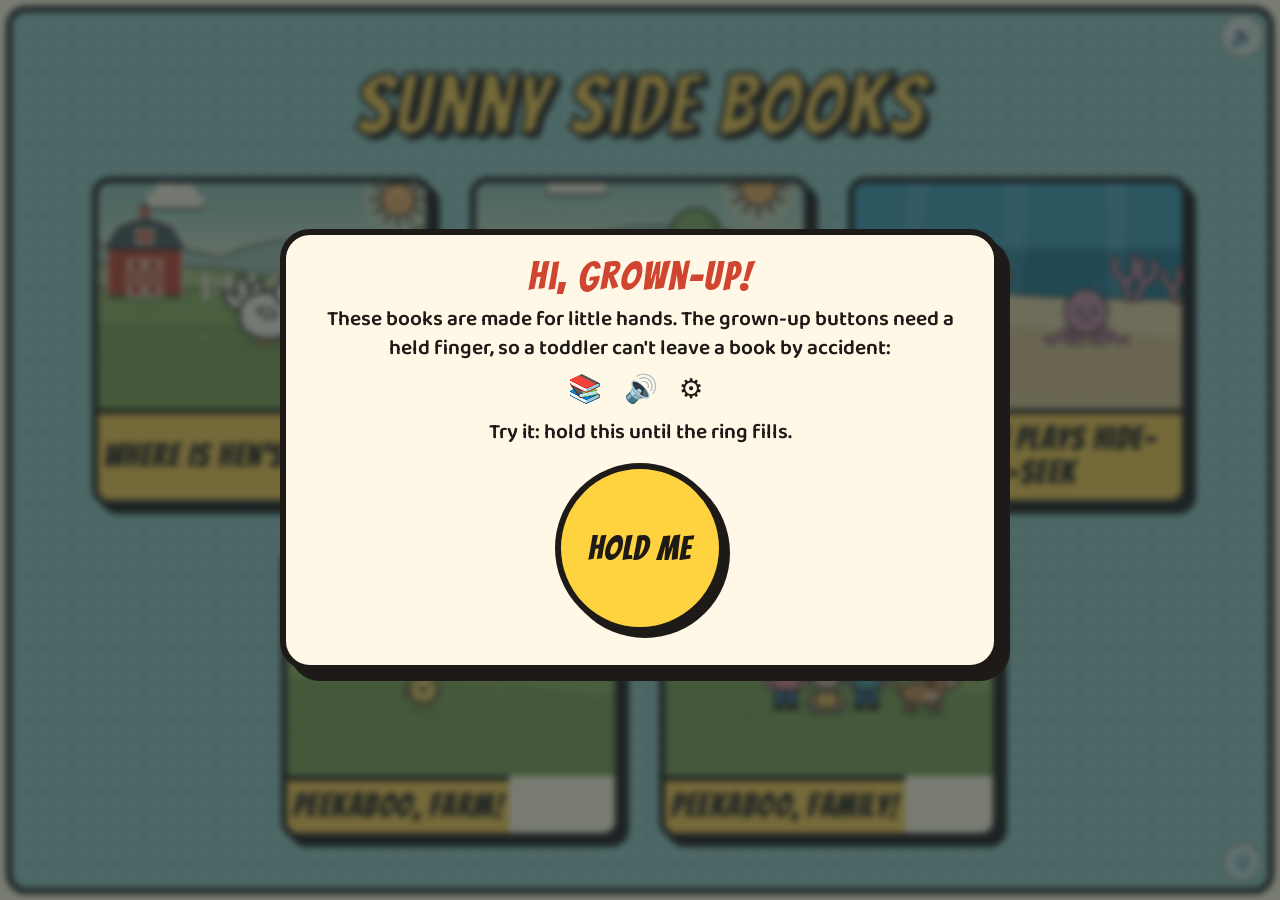
==== commit abb249c2: "site: rebuild for the family cast Co-Authored-By: Claude Opus 5.5 <noreply@anthropic.com> Claude-Ses" ====
--- a/site/index.html
+++ b/site/index.html
@@ -20,7 +20,7 @@
 .spin{animation:spin 1s ease-in-out}@keyframes spin{to{transform:rotate(360deg)}}
 .shake{animation:shake .7s ease-in-out}
 @keyframes shake{0%,100%{transform:rotate(0)}20%{transform:rotate(-6deg)}40%{transform:rotate(5deg)}60%{transform:rotate(-4deg)}80%{transform:rotate(3deg)}}
-.wiggle .seg{animation:segbob .35s ease-in-out 4 alternate}
+.wiggle .seg{animation:segbob .5s ease-in-out 4 alternate}
 .seg{transform-box:fill-box;transform-origin:50% 100%}@keyframes segbob{to{transform:translateY(-14px)}}
 .fly{animation:fly 2.2s ease-in-out}
 @keyframes fly{0%{transform:translate(0,0)}25%{transform:translate(90px,-160px) rotate(25deg)}50%{transform:translate(-60px,-230px) rotate(-30deg)}75%{transform:translate(-90px,-90px) rotate(10deg)}100%{transform:translate(0,0)}}
@@ -48,7 +48,7 @@
   border:5px solid var(--ink);background:var(--sun);font:800 34px var(--display);color:var(--ink);display:grid;place-items:center;padding:0;box-shadow:4px 4px 0 var(--ink)}
 .navbtn:active{transform:translate(3px,3px);box-shadow:1px 1px 0 var(--ink)}
 #next{right:max(12px, env(safe-area-inset-right,0px))}
-#back{left:max(12px, env(safe-area-inset-left,0px));background:var(--paper);width:58px;height:58px;font-size:26px;bottom:calc(38px + env(safe-area-inset-bottom,0px))}
+#back{left:max(12px, env(safe-area-inset-left,0px));background:var(--paper);width:64px;height:64px;font-size:28px;bottom:calc(36px + env(safe-area-inset-bottom,0px))}
 .navbtn[hidden]{display:none}
 #choices{position:fixed;inset:0;display:flex;align-items:center;justify-content:center;gap:4vw;padding-bottom:18vh;box-sizing:border-box}
 #choices[hidden]{display:none}
@@ -124,7 +124,8 @@
 #turn .card{background:var(--paper);border:5px solid var(--ink);border-radius:26px;padding:22px 26px;max-width:300px;text-align:center;font:700 22px/1.3 var(--display);color:var(--ink)}
 #turn .phone{font-size:64px;display:inline-block;animation:rot 2.4s ease-in-out infinite}@keyframes rot{0%,30%{transform:rotate(0)}60%,100%{transform:rotate(-90deg)}}
 #turn button{margin-top:14px;font:700 16px var(--display);color:var(--ink);background:transparent;border:3px solid var(--ink);border-radius:20px;padding:6px 16px}
-@media (prefers-reduced-motion: reduce){.bob,.pulse,.wobbleEgg,.sway,.drift,.breathe,.hover,.flapW,.flutterW,.rise,.wave,.glow{animation:none}}
+@media (prefers-reduced-motion: reduce){.bob,.pulse,.wobbleEgg,.sway,.drift,.breathe,.hover,.flapW,.flutterW,.rise,.wave,.glow,.blink,.flap,.wag,#turn .phone{animation:none}}
+.wag{transform-box:fill-box;transform-origin:100% 100%;animation:wag 1.6s ease-in-out infinite alternate}@keyframes wag{from{transform:rotate(-7deg)}to{transform:rotate(7deg)}}
 /* age dial: hold-to-press gates (a toddler's tap does nothing, a grown-up's hold fills the ring), the age screen, decoys and hints */
 .gate{position:relative;overflow:hidden;touch-action:none}
 .gate::after{content:"";position:absolute;inset:0;border-radius:50%;background:rgba(201,67,47,.4);transform:scale(0);pointer-events:none}
@@ -132,6 +133,21 @@
 #gear{position:fixed;right:calc(18px + env(safe-area-inset-right,0px));bottom:calc(18px + env(safe-area-inset-bottom,0px));width:40px;height:40px;border-radius:50%;z-index:4;
   border:3px solid rgba(42,29,22,.35);background:rgba(255,248,231,.7);font-size:18px;padding:0;opacity:.75}
 #gear[hidden]{display:none}
+#holdTip{position:fixed;z-index:8;pointer-events:none;background:var(--paper);border:3px solid var(--ink);border-radius:12px;padding:4px 12px;font:700 15px var(--display);color:var(--ink);box-shadow:3px 3px 0 var(--ink);white-space:nowrap}
+#holdTip[hidden]{display:none}
+/* first open: a one-time card for the grown-up that teaches the hold by doing it, then offers the family screen */
+#hello{position:fixed;inset:0;z-index:7;display:flex;align-items:center;justify-content:center;background:rgba(31,42,46,.6);backdrop-filter:blur(3px);-webkit-backdrop-filter:blur(3px)}
+#hello[hidden]{display:none}
+#hello .card{background:var(--paper);border:6px solid var(--ink);border-radius:30px;padding:20px 34px 26px;box-shadow:10px 10px 0 var(--ink);text-align:center;color:var(--ink);font:600 clamp(16px,2.2vw,21px)/1.4 var(--display);max-width:min(92vw,640px)}
+#hello h2{margin:0 0 8px;font:400 clamp(26px,3.6vw,40px) Bangers,var(--display);letter-spacing:2px;color:#d0452f}
+#hello p{margin:8px 0}
+#hello .icons{font-size:1.3em;letter-spacing:.3em}
+#helloHold{margin:16px auto 6px;display:block;width:clamp(120px,22vh,170px);aspect-ratio:1;border-radius:50%;border:6px solid var(--ink);background:var(--sun);box-shadow:5px 5px 0 var(--ink);font:400 clamp(24px,4vh,34px) Bangers,var(--display);color:var(--ink);letter-spacing:1px}
+#hello .row{display:flex;gap:14px;justify-content:center;flex-wrap:wrap;margin-top:16px}
+#hello .row button{font:800 clamp(18px,2.4vw,22px) var(--display);color:var(--ink);border:5px solid var(--ink);border-radius:18px;padding:8px 24px;box-shadow:4px 4px 0 var(--ink);background:#efe9d8}
+#hello .row button.go{background:#b2d8cc}
+#hello button:active{transform:translate(3px,3px);box-shadow:1px 1px 0 var(--ink)}
+#hello small{display:block;margin-top:14px;opacity:.7}
 #ages{position:fixed;inset:0;z-index:6;display:flex;align-items:center;justify-content:center;background:rgba(31,42,46,.55);backdrop-filter:blur(3px);-webkit-backdrop-filter:blur(3px)}
 #ages[hidden]{display:none}
 #ages .card{background:var(--paper);border:6px solid var(--ink);border-radius:30px;padding:18px 34px 26px;box-shadow:10px 10px 0 var(--ink);text-align:center;font:600 clamp(16px,2.2vw,22px)/1.3 var(--display);color:var(--ink);max-width:min(92vw,720px)}
@@ -148,11 +164,36 @@
 .autoT.on{background:#b7d88a;padding:10px 72px 10px 26px}.autoT.on::before{content:"☀️";left:auto;right:8px}
 #ages small{display:block;margin-top:12px;opacity:.75;font-weight:600}
 #ageDone{margin-top:18px;font:800 clamp(18px,2.4vw,24px) var(--display);color:var(--ink);background:var(--sun);border:5px solid var(--ink);border-radius:18px;padding:8px 30px;box-shadow:4px 4px 0 var(--ink)}
-#ages button:active{transform:translate(3px,3px);box-shadow:1px 1px 0 var(--ink)}
+#ages button:active,#fam button:active{transform:translate(3px,3px);box-shadow:1px 1px 0 var(--ink)}
+/* our family: who is in this tablet's books, edited by a grown-up behind the gear */
+#famBtn{margin:18px 10px 0 0;font:800 clamp(18px,2.4vw,24px) var(--display);color:var(--ink);background:#b2d8cc;border:5px solid var(--ink);border-radius:18px;padding:8px 22px;box-shadow:4px 4px 0 var(--ink)}
+#fam{position:fixed;inset:0;z-index:7;display:flex;align-items:center;justify-content:center;background:rgba(31,42,46,.55);backdrop-filter:blur(3px);-webkit-backdrop-filter:blur(3px)}
+#fam[hidden]{display:none}
+#fam .card{background:var(--paper);border:6px solid var(--ink);border-radius:30px;padding:14px 22px 18px;box-shadow:10px 10px 0 var(--ink);color:var(--ink);font:600 16px/1.3 var(--display);
+  width:min(96vw,980px);height:min(94vh,720px);box-sizing:border-box;display:grid;grid-template-columns:minmax(200px,38%) 1fr;grid-template-rows:auto auto minmax(0,1fr) auto;gap:10px 18px;overflow:hidden}
+#fam h2{grid-column:1/-1;margin:0;font:400 clamp(22px,3vw,32px) Bangers,var(--display);letter-spacing:2px;color:#d0452f;text-align:center}
+#famWho{grid-column:1/-1;display:flex;gap:8px;justify-content:center;flex-wrap:wrap}
+#famWho button{border:4px solid var(--ink);border-radius:16px;background:#efe9d8;padding:2px 8px 4px;font:800 14px var(--display);color:var(--ink);box-shadow:3px 3px 0 var(--ink);display:flex;flex-direction:column;align-items:center}
+#famWho button.on{background:var(--sun)}
+#famWho svg{width:64px;height:64px}
+#famBig{width:100%;height:100%;min-height:0;background:#cfe3d6;border:4px solid var(--ink);border-radius:20px;box-sizing:border-box}
+#famEdit{overflow:auto;padding-right:6px;min-height:0}
+#famEdit label{display:block;font-weight:800;margin:8px 0 4px}
+#famEdit input{font:700 22px var(--display);width:100%;box-sizing:border-box;border:4px solid var(--ink);border-radius:12px;padding:6px 10px;background:#fff}
+.famRow{display:flex;flex-wrap:wrap;gap:6px}
+.famRow button{border:3px solid var(--ink);border-radius:20px;background:#efe9d8;font:700 15px var(--display);color:var(--ink);padding:4px 12px;min-height:36px}
+.famRow button.sw{width:38px;height:38px;padding:0;border-radius:50%}
+.famRow button.on{outline:4px solid #d0452f;outline-offset:2px}
+.famRow button.on:not(.sw){background:var(--sun)}
+#famFoot{grid-column:1/-1;display:flex;gap:12px;align-items:center;justify-content:space-between}
+#famFoot small{opacity:.75}
+#famDone{font:800 22px var(--display);color:var(--ink);background:var(--sun);border:5px solid var(--ink);border-radius:18px;padding:8px 30px;box-shadow:4px 4px 0 var(--ink)}
+@media (max-width:700px){#fam .card{grid-template-columns:1fr;grid-template-rows:auto auto 160px minmax(0,1fr) auto}}
 .nudge{animation:nudge .5s ease-in-out}@keyframes nudge{0%,100%{transform:rotate(0)}25%{transform:rotate(-7deg)}50%{transform:rotate(6deg)}75%{transform:rotate(-3deg)}}
 #hunt .hint{animation:pulse .5s ease-in-out 5;display:inline-block}
 .hit{fill:transparent}.debug .hit{fill:rgba(255,0,0,.15);stroke:red;stroke-width:4}
 .perchD{display:none}.debug .perchD{display:block}
+#seed{display:none}.debug #seed{display:block;position:fixed;left:50%;bottom:2px;transform:translateX(-50%);z-index:7;font:600 13px monospace;color:#1d1a17;background:#fff6d8cc;padding:1px 8px;border-radius:6px;user-select:text;-webkit-user-select:text}
 </style>
 
 <svg id="stage" viewBox="0 0 1600 1000" preserveAspectRatio="xMidYMid meet" aria-label="Picture book page">
@@ -184,19 +225,35 @@
 </svg>
 <div id="turn"><div class="card"><span class="phone" aria-hidden="true">📱</span><br>Turn sideways to see the whole picture<br><button id="anyway">Read this way</button></div></div>
 <div id="frame"></div><div id="shelf" hidden><h1>Sunny Side Books</h1><div class="covers"></div></div>
-<button id="home" class="gate" aria-label="Back to the bookshelf (hold)">📚</button>
+<button id="home" class="gate" data-tip="Hold to go back to the books" aria-label="Back to the bookshelf (hold)">📚</button>
 <button id="letter" hidden aria-label="Letter sound"></button>
 <div id="hunt" hidden>Find the ladybug!</div>
+<div id="seed"></div>
 <div id="choices" hidden></div>
 <div id="words"></div>
 <button id="back" class="navbtn" aria-label="Previous page">◀</button>
-<button id="mute" class="gate" aria-label="Sound on or off (hold)">🔊</button>
+<button id="mute" class="gate" data-tip="Hold to turn the sound on or off" aria-label="Sound on or off (hold)">🔊</button>
 <button id="next" class="navbtn" aria-label="Next page">▶</button>
-<button id="gear" class="gate" hidden aria-label="Grown-ups: age setting (hold)">⚙️</button>
+<button id="gear" class="gate" hidden data-tip="Hold for grown-up settings" aria-label="Grown-ups: age setting (hold)">⚙️</button>
 <div id="ages" hidden><div class="card"><h2>How old is the reader?</h2><div id="ageNum">2</div><div id="ageRow"></div>
-  <button id="autoBtn" class="autoT">Auto on</button><small id="ageNote"></small><button id="ageDone">Done</button></div></div>
+  <button id="autoBtn" class="autoT">Auto on</button><small id="ageNote"></small><button id="famBtn">Our family</button><button id="ageDone">Done</button></div></div>
+<div id="holdTip" hidden></div>
+<div id="hello" hidden><div class="card">
+  <div id="hello1"><h2>Hi, grown-up!</h2>
+    <p>These books are made for little hands. The grown-up buttons need a held finger, so a toddler can't leave a book by accident:</p>
+    <p class="icons">📚 🔊 ⚙️</p><p>Try it: hold this until the ring fills.</p>
+    <button id="helloHold" class="gate">Hold me</button></div>
+  <div id="hello2" hidden><h2>That's it!</h2>
+    <p>Want your family in the books? Add the grown-ups, your little one, a pet and a favorite stuffed animal.</p>
+    <div class="row"><button class="go" id="helloFam">Set up our family</button><button id="helloLater">Maybe later</button></div>
+    <small>You can always find it later: hold the ⚙️ gear on the bookshelf.</small></div>
+</div></div>
+<div id="fam" hidden><div class="card"><h2>Who is in our books?</h2><div id="famWho"></div>
+  <svg id="famBig" viewBox="-170 -300 340 320" aria-hidden="true"></svg><div id="famEdit"></div>
+  <div id="famFoot"><small>Names and looks stay on this tablet. Nothing is sent anywhere.</small><button id="famDone">Done</button></div></div></div>
 
 <script>
+const TABLES={"ages":{"2":{"findScale":1,"decoys":0,"hintMs":4000,"holdMs":1200,"pace":1,"letterTiles":false},"3":{"findScale":0.85,"decoys":1,"hintMs":8000,"holdMs":1200,"pace":0.87,"letterTiles":true},"4":{"findScale":0.7,"decoys":2,"hintMs":14000,"holdMs":800,"pace":0.73,"letterTiles":true},"5":{"findScale":0.55,"decoys":4,"hintMs":20000,"holdMs":800,"pace":0.6,"letterTiles":true}},"auto":{"about":"per critter on the page, by the age being played: up when every critter is found within upMs each and no hint came, down when one is still hidden after downMs each; a hint never steps down. Scott, 2026-11-02, from the toddler bots","2":{"upMs":4000,"downMs":15000},"3":{"upMs":3000,"downMs":12000},"4":{"upMs":3000,"downMs":12000},"5":{"upMs":2500,"downMs":9000}},"hintShowMs":2600,"bots":{"about":"the toddler bots fail a page whose median time per critter or give-up rate is over its age's band; set 2026-11-02 from the bots' own numbers with about 25% headroom, the way the size budgets were","band":{"2":{"perFindP50Ms":13000,"gaveUp":0.15},"3":{"perFindP50Ms":10000,"gaveUp":0.1},"4":{"perFindP50Ms":13000,"gaveUp":0.15},"5":{"perFindP50Ms":12000,"gaveUp":0.1}},"harderThanAge":1.4,"minRuns":50},"tap":{"minCss":64,"findHitR":95,"decoyR":60},"burstMs":1500,"sound":{"masterGain":1},"perches":{"meadow":[{"x":250,"y":822,"on":"pink flower","open":true,"fit":["ladybug","bee"]},{"x":520,"y":832,"on":"cream flower","open":true,"fit":["ladybug","bee"]},{"x":380,"y":870,"on":"yellow flower","open":true,"fit":["ladybug","bee"]},{"x":160,"y":884,"on":"purple flower","open":true,"fit":["ladybug","bee"]},{"x":1095,"y":615,"on":"tree, low leaves","open":true},{"x":1240,"y":612,"on":"tree, right leaves","open":true},{"x":640,"y":292,"on":"cloud edge","open":true,"for":["bee"]},{"x":1125,"y":828,"on":"tree foot","open":true,"fit":["caterpillar","snail"]},{"x":760,"y":925,"on":"under a leaf","open":false,"cover":{"who":"leaf","x":690,"y":990,"args":[-6,1.3]},"fit":["caterpillar","snail"]},{"x":920,"y":800,"on":"in the grass","open":false,"cover":{"who":"tuft","x":920,"y":870,"args":["#6b8a45",1]}},{"x":1420,"y":900,"on":"by a pebble","open":false,"cover":{"who":"pebble","x":1400,"y":950,"args":[1.2]},"fit":["caterpillar","snail"]}],"yard":[{"x":660,"y":640,"on":"fence post","open":true},{"x":960,"y":640,"on":"fence post","open":true},{"x":1160,"y":640,"on":"fence post","open":true},{"x":1460,"y":900,"on":"pink flower","open":true,"fit":["ladybug","bee"]},{"x":1540,"y":928,"on":"yellow flower","open":true,"fit":["ladybug","bee"]},{"x":1445,"y":598,"on":"tree, low leaves","open":true},{"x":470,"y":560,"on":"barn roof edge","open":true},{"x":440,"y":262,"on":"cloud edge","open":true,"for":["bee"]},{"x":860,"y":930,"on":"in the grass","open":false,"cover":{"who":"tuft","x":860,"y":1000,"args":["#6b8a45",1]},"fit":["caterpillar","snail"]},{"x":1310,"y":880,"on":"under a leaf","open":false,"cover":{"who":"leaf","x":1240,"y":950,"args":[-8,1.2]},"fit":["caterpillar","snail"]},{"x":640,"y":800,"on":"by a pebble","open":false,"cover":{"who":"pebble","x":620,"y":850,"args":[1.2]}}],"barn":[{"x":1335,"y":700,"on":"top of the hay","open":true},{"x":1180,"y":800,"on":"hay bale side","open":true},{"x":545,"y":555,"on":"ladder rung","open":true},{"x":537,"y":635,"on":"ladder rung","open":true},{"x":1230,"y":565,"on":"window sill","open":true},{"x":800,"y":318,"on":"the beam","open":true,"for":["bee","ladybug"]},{"x":300,"y":620,"on":"the post","open":true},{"x":700,"y":920,"on":"in the straw","open":false,"cover":{"who":"tuft","x":700,"y":990,"args":["#c99a3e",1]},"fit":["caterpillar","snail"]},{"x":1000,"y":860,"on":"in the straw","open":false,"cover":{"who":"tuft","x":1000,"y":930,"args":["#c99a3e",1]}}],"pond":[{"x":130,"y":900,"on":"yellow flower","open":true,"fit":["ladybug","bee"]},{"x":220,"y":937,"on":"pink flower","open":true,"fit":["ladybug","bee"]},{"x":680,"y":846,"on":"lily pad","open":true},{"x":905,"y":866,"on":"lily pad","open":true},{"x":560,"y":730,"on":"reed top","open":true},{"x":1345,"y":700,"on":"pine branch","open":true},{"x":1500,"y":738,"on":"pine branch","open":true},{"x":1070,"y":250,"on":"cloud edge","open":true,"for":["bee"]},{"x":700,"y":945,"on":"pond edge","open":false,"cover":{"who":"tuft","x":690,"y":1015,"args":["#6b8a45",1]},"fit":["caterpillar","snail"]},{"x":1200,"y":930,"on":"by a pebble","open":false,"cover":{"who":"pebble","x":1180,"y":980,"args":[1.2]},"fit":["caterpillar","snail"]},{"x":380,"y":880,"on":"in the grass","open":false,"cover":{"who":"tuft","x":380,"y":950,"args":["#6b8a45",1]}}],"garden":[{"x":160,"y":712,"on":"cabbage","open":true},{"x":360,"y":712,"on":"cabbage","open":true},{"x":240,"y":785,"on":"cabbage","open":true},{"x":560,"y":722,"on":"carrot top","open":true},{"x":1330,"y":636,"on":"scarecrow arm","open":true},{"x":1470,"y":552,"on":"scarecrow hat","open":true},{"x":1560,"y":918,"on":"yellow flower","open":true,"fit":["ladybug","bee"]},{"x":470,"y":262,"on":"cloud edge","open":true,"for":["bee"]},{"x":1000,"y":930,"on":"the soil","open":false,"cover":{"who":"tuft","x":1000,"y":1000,"args":["#6b8a45",1]},"fit":["caterpillar","snail"]},{"x":760,"y":850,"on":"under a leaf","open":false,"cover":{"who":"leaf","x":700,"y":920,"args":[-8,1.2]},"fit":["caterpillar","snail"]},{"x":1150,"y":800,"on":"by a pebble","open":false,"cover":{"who":"pebble","x":1130,"y":850,"args":[1.2]}}],"night":[{"x":1300,"y":402,"on":"the moon","open":true},{"x":1235,"y":330,"on":"moon tip","open":true},{"x":480,"y":545,"on":"barn roof edge","open":true},{"x":330,"y":518,"on":"window sill","open":true},{"x":420,"y":650,"on":"barn wall","open":true},{"x":906,"y":810,"on":"by a firefly","open":true},{"x":1208,"y":940,"on":"by a firefly","open":true},{"x":700,"y":930,"on":"in the grass","open":false,"cover":{"who":"tuft","x":700,"y":1000,"args":["#24403a",1]},"fit":["caterpillar","snail"]},{"x":1100,"y":900,"on":"by a pebble","open":false,"cover":{"who":"pebble","x":1080,"y":950,"args":[1.2,"#5e6a66"]}}],"reef":[{"x":230,"y":668,"on":"the rock","open":true},{"x":300,"y":690,"on":"coral tip","open":true},{"x":1255,"y":615,"on":"coral tip","open":true},{"x":1500,"y":665,"on":"coral tip","open":true},{"x":1540,"y":755,"on":"kelp foot","open":true},{"x":700,"y":930,"on":"the sand","open":true},{"x":1000,"y":900,"on":"the sand","open":true},{"x":600,"y":850,"on":"behind a rock","open":false,"cover":{"who":"rockS","x":560,"y":880,"s":0.5}},{"x":900,"y":960,"on":"behind coral","open":false,"cover":{"who":"coral","x":860,"y":1020,"args":["#e58a8a",0.5]}}],"kelp":[{"x":1430,"y":712,"on":"the rock","open":true},{"x":220,"y":785,"on":"kelp foot","open":true},{"x":1340,"y":785,"on":"kelp foot","open":true},{"x":700,"y":940,"on":"the sand","open":true},{"x":900,"y":920,"on":"the sand","open":true},{"x":560,"y":880,"on":"the sand","open":true},{"x":1000,"y":860,"on":"behind a rock","open":false,"cover":{"who":"rockS","x":960,"y":890,"s":0.5}},{"x":800,"y":980,"on":"behind coral","open":false,"cover":{"who":"coral","x":760,"y":1040,"args":["#ef9a4f",0.5]}}],"sand":[{"x":1330,"y":630,"on":"the big rock","open":true},{"x":200,"y":690,"on":"the small rock","open":true},{"x":1480,"y":650,"on":"coral tip","open":true},{"x":600,"y":880,"on":"the sand","open":true},{"x":900,"y":850,"on":"the sand","open":true},{"x":1100,"y":900,"on":"the sand","open":true},{"x":450,"y":930,"on":"behind a rock","open":false,"cover":{"who":"rockS","x":410,"y":960,"s":0.5}},{"x":800,"y":960,"on":"behind coral","open":false,"cover":{"who":"coral","x":760,"y":1020,"args":["#c58b9e",0.5]}}],"deep":[{"x":1280,"y":670,"on":"the rock","open":true},{"x":1500,"y":775,"on":"kelp foot","open":true},{"x":120,"y":785,"on":"kelp foot","open":true},{"x":600,"y":920,"on":"the sand","open":true},{"x":900,"y":900,"on":"the sand","open":true},{"x":400,"y":950,"on":"the sand","open":true},{"x":1000,"y":860,"on":"behind a rock","open":false,"cover":{"who":"rockS","x":960,"y":890,"s":0.5}},{"x":700,"y":990,"on":"behind a rock","open":false,"cover":{"who":"rockS","x":660,"y":1020,"s":0.45}}]},"onTop":{"hive":[{"dx":-125,"dy":-6,"open":true,"fit":["caterpillar","snail"]},{"dx":125,"dy":-6,"open":true,"fit":["caterpillar","snail"]},{"dx":0,"dy":-248,"open":true}],"rock":[{"dx":0,"dy":-70,"open":true}],"hay":[{"dx":0,"dy":-96,"open":true}],"tree":[{"dx":-90,"dy":-312,"open":true},{"dx":75,"dy":-325,"open":true}],"cabbage":[{"dx":0,"dy":-108,"open":true}],"rockS":[{"dx":-10,"dy":-100,"open":true}],"log":[{"dx":0,"dy":-72,"open":true}],"mushroom":[{"dx":0,"dy":-138,"open":true}]}};
 const OUT='#1d1a17';
 /* print palette: the kit's toy-bright colors mapped to the screenprint look of Scott's art */
 const PAL={'#fff':'#f5eddb','#ffb3c1':'#eba891','#ff8fa6':'#d9826f','#e8382f':'#c9432f','#e2412f':'#c9432f','#d6402f':'#b8432f','#f2a03d':'#e08a3c','#f2903d':'#e08a3c',
@@ -209,10 +266,11 @@
 const S=(w=6)=>`stroke="${OUT}" stroke-width="${w}" stroke-linejoin="round" stroke-linecap="round"`;
 let ac=null;
 function ctx(){ if(!ac){ try{ ac=new (window.AudioContext||window.webkitAudioContext)(); }catch(e){} } if(ac&&ac.state==='suspended') ac.resume(); return ac; }
-let muted=false;
+let muted=false, _bus=null;
+function soundBus(a){ if(!_bus){ _bus=a.createGain(); _bus.gain.value=TABLES.sound.masterGain; _bus.connect(a.destination); } return _bus; }
 function tone(f0,f1,dur,type='sine',vol=.22,delay=0){ const a=ctx(); if(!a||muted) return; const t=a.currentTime+delay,o=a.createOscillator(),g=a.createGain();
   o.type=type;o.frequency.setValueAtTime(f0,t);o.frequency.exponentialRampToValueAtTime(Math.max(f1,30),t+dur);g.gain.setValueAtTime(vol,t);g.gain.exponentialRampToValueAtTime(.001,t+dur);
-  o.connect(g).connect(a.destination);o.start(t);o.stop(t+dur+.02); }
+  o.connect(g).connect(soundBus(a));o.start(t);o.stop(t+dur+.02); }
 const sfx={pop:()=>tone(700,250,.12),boing:()=>{tone(220,520,.15);tone(520,180,.35,'sine',.18,.15)},
   chime:()=>[660,880,1320].forEach((f,i)=>tone(f,f,.25,'triangle',.16,i*.09)),page:()=>tone(1400,600,.12,'triangle',.08),
   fanfare:()=>[523,659,784,1047].forEach((f,i)=>tone(f,f,.22,'square',.08,i*.13))};
@@ -221,13 +279,13 @@
 function noise(dur,{type='bandpass',f=1000,f2=null,q=1,vol=.12,delay=0}={}){ const a=ctx(); if(!a||muted) return; const t=a.currentTime+delay;
   if(!_nb){ _nb=a.createBuffer(1,a.sampleRate*2,a.sampleRate); const d=_nb.getChannelData(0); for(let i=0;i<d.length;i++) d[i]=Math.random()*2-1; }
   const src=a.createBufferSource(); src.buffer=_nb; const fl=a.createBiquadFilter(); fl.type=type; fl.frequency.setValueAtTime(f,t); if(f2) fl.frequency.exponentialRampToValueAtTime(f2,t+dur); fl.Q.value=q;
-  const g=a.createGain(); g.gain.setValueAtTime(vol,t); g.gain.exponentialRampToValueAtTime(.001,t+dur); src.connect(fl).connect(g).connect(a.destination); src.start(t,Math.random()); src.stop(t+dur+.02); }
+  const g=a.createGain(); g.gain.setValueAtTime(vol,t); g.gain.exponentialRampToValueAtTime(.001,t+dur); src.connect(fl).connect(g).connect(soundBus(a)); src.start(t,Math.random()); src.stop(t+dur+.02); }
 function voice(f0,f1,dur,{type='sawtooth',lp=900,vib=0,vol=.1,delay=0}={}){ const a=ctx(); if(!a||muted) return; const t=a.currentTime+delay;
   const o=a.createOscillator(); o.type=type; o.frequency.setValueAtTime(f0,t); o.frequency.exponentialRampToValueAtTime(f1,t+dur);
   if(vib){ const l=a.createOscillator(), lg=a.createGain(); l.frequency.value=vib; lg.gain.value=f0*.04; l.connect(lg).connect(o.frequency); l.start(t); l.stop(t+dur); }
   const fl=a.createBiquadFilter(); fl.type='lowpass'; fl.frequency.value=lp; const g=a.createGain();
   g.gain.setValueAtTime(.0001,t); g.gain.exponentialRampToValueAtTime(vol,t+.04); g.gain.exponentialRampToValueAtTime(.001,t+dur);
-  o.connect(fl).connect(g).connect(a.destination); o.start(t); o.stop(t+dur+.02); }
+  o.connect(fl).connect(g).connect(soundBus(a)); o.start(t); o.stop(t+dur+.02); }
 const SOUND={
   cow:()=>voice(150,105,1.0,{lp:650,vib:4,vol:.13}),
   pig:()=>[0,.18].forEach(d=>{voice(230,150,.13,{type:'square',lp:800,vol:.07,delay:d});noise(.12,{type:'lowpass',f:500,vol:.08,delay:d});}),
@@ -248,7 +306,7 @@
   potato:()=>voice(160,120,.15,{type:'square',lp:500,vol:.07}),
   sun:()=>[1200,1600].forEach((f,i)=>tone(f,f,.15,'triangle',.06,i*.1)),
   scarecrow:()=>noise(.4,{f:1800,q:.6,vol:.05}),
-  mouse:()=>[0,.12].forEach(d=>tone(3000,3600,.08,'sine',.07,d)), bunny:()=>tone(900,1300,.1,'triangle',.08), beeBig:()=>buzz(), hive:()=>{buzz();setTimeout(buzz,250);}, butterfly:()=>[1800,2400,3000].forEach((f,i)=>tone(f,f,.1,'triangle',.05,i*.08)),
+  mouse:()=>[0,.12].forEach(d=>tone(3000,3600,.08,'sine',.07,d)), bunny:()=>tone(900,1300,.1,'triangle',.08), beeBig:()=>buzz(), hive:()=>{buzz();later(buzz,250);}, butterfly:()=>[1800,2400,3000].forEach((f,i)=>tone(f,f,.1,'triangle',.05,i*.08)),
   fish:()=>blub(), octopus:()=>noise(.6,{type:'lowpass',f:700,f2:200,vol:.12}), turtle:()=>tone(300,220,.4,'sine',.08),
   crab:()=>[0,.1,.2,.3].forEach(d=>noise(.03,{type:'highpass',f:3000,vol:.12,delay:d})), seahorse:()=>[1200,1600].forEach((f,i)=>tone(f,f,.15,'triangle',.06,i*.1)),
   jelly:()=>[2000,2400,2800,3200].forEach((f,i)=>tone(f,f,.15,'sine',.04,i*.06)), whale:()=>voice(140,90,1.4,{type:'sine',lp:600,vib:3,vol:.12}),
@@ -375,6 +433,156 @@
     <circle r="130" cy="-60" fill="transparent"/></g>`,
 };
 
+
+/* ---------------- the family cast: people, pets and loveys built from parts ----------------
+   A member is plain data ({kind, name, ...parts}); the book names a slot, the tablet's family fills it.
+   Swatches avoid the PAL keys, so a parent's pick is the color that gets drawn (check.py holds this). */
+const SWATCH={
+  skin:['#f6dcc8','#efc6a6','#dcaa84','#c08b62','#94623f','#62402a'],
+  hair:['#2b2220','#5a3a24','#94592f','#d9b25e','#b5552e','#d6d0c4'],
+  cloth:['#e58a8a','#f0c055','#4f9c9b','#8d86c6','#6a9650','#3f6d8e','#f5eddb','#d9826f'],
+  coat:['#c98f4f','#2e2724','#f1e8d6','#8a8580','#e09a4c','#6b4a33'],
+  lovey:['#d8b08a','#e9b5c0','#a9c7d9','#f2ead8','#b9a6d6','#9fc29a','#8a7a6c']
+};
+const CAST_OPTS={
+  person:[['role','Who',['grownup','kid','baby']],['look','',['f','m']],['skin','Skin',SWATCH.skin],['hair','Hair',m=>HAIR[m.look==='m'?'m':'f']],
+    ['hairColor','Hair color',SWATCH.hair],['shirt','Shirt',SWATCH.cloth],['pants','Pants',SWATCH.cloth],['glasses','Glasses',['no','yes']],['beard','Beard',m=>m.look==='m'&&m.role==='grownup'?['no','short','full']:null]],
+  pet:[['type','Pet',['dog','cat']],['coat','Coat',SWATCH.coat],['marks','Markings',['none','patch','spots','socks','stripes']],['ears','Ears',['floppy','pointy']],['collar','Collar',SWATCH.cloth]],
+  lovey:[['type','Lovey',['bear','bunny','elephant']],['fur','Color',SWATCH.lovey],['patch','Patch',['none',...SWATCH.cloth]],['bow','Bow',['none',...SWATCH.cloth]],['eyes','Eyes',['buttons','one stitched']]]
+};
+/* hair styles offered for each look; a style can be in both lists */
+const HAIR={f:['long','bob','ponytail','pigtails','bun','curly','pixie','short','tuft'],m:['short','swoop','spiky','buzz','curly','long','balding','bald','tuft']};
+/* what a choice button says: the look reads woman/man for a grown-up and girl/boy for a kid or baby */
+const optLabel=(key,v,m)=>key==='look'?(m.role==='grownup'?{f:'woman',m:'man'}:{f:'girl',m:'boy'})[v]:v;
+const esc=t=>String(t==null?'':t).replace(/[&<>"'\\{}]/g,c=>'&#'+c.charCodeAt(0)+';');
+/* a slightly darker or lighter shade of a member's color, for shading and markings */
+const tint=(hex,k)=>'#'+[1,3,5].map(i=>{ const v=parseInt(hex.slice(i,i+2),16), w=k<0?v*(1+k):v+(255-v)*k; return Math.round(Math.max(0,Math.min(255,w))).toString(16).padStart(2,'0'); }).join('');
+/* on a dark coat or skin a plain ink dot vanishes, so the eye gets a light rim */
+const dark=hex=>{ const [r,g,b]=[1,3,5].map(i=>parseInt(hex.slice(i,i+2),16)); return .3*r+.59*g+.11*b<95; };
+const eyeRim=(x,y,on)=>on?`<circle cx="${x}" cy="${y}" r="8.5" fill="#f5eddb"/>`:'';
+const castWrap=(x,y,s,sfxName,say,inner)=>`<g class="tap" data-react="boing" data-sfx="${sfxName}" data-bubble="${say}" transform="translate(${x} ${y}) scale(${s})"><g class="anim">${inner}</g></g>`;
+
+/* body sizes per role: head radius and center, shoulder and waist heights, half body width */
+const ROLE={grownup:{hr:44,hy:-206,sh:-158,wa:-70,bw:44},kid:{hr:42,hy:-150,sh:-106,wa:-44,bw:34},baby:{hr:40,hy:-104,sh:-64,wa:-22,bw:32}};
+/* hair hugs the head: an outer edge just outside the skull, a hairline across the forehead, sideburns by the ears.
+   Everything is in head units: hr is the head radius. */
+const f0=n=>(+n).toFixed(1);
+function hairBack(st,c,hr,hy){
+  if(st==='long') return `<path d="M${-hr-10} ${hy} q0 ${-hr-12} ${hr+10} ${-hr-12} q${hr+10} 0 ${hr+10} ${hr+12} v${hr*1.3} q${-hr-10} 20 ${-2*hr-20} 0 z" fill="${c}" ${S(5)}/>`;
+  if(st==='bob') return `<path d="M${-hr-11} ${f0(hy+hr*.8)} V${hy} A${hr+11} ${hr+11} 0 0 1 ${hr+11} ${hy} V${f0(hy+hr*.8)} Q0 ${f0(hy+hr*1.02)} ${-hr-11} ${f0(hy+hr*.8)}Z" fill="${c}" ${S(5)}/>`;
+  if(st==='ponytail') return `<ellipse cx="${hr+16}" cy="${hy+8}" rx="18" ry="34" fill="${c}" transform="rotate(-18 ${hr+16} ${hy+8})" ${S(5)}/>`;
+  if(st==='pigtails') return [-1,1].map(d=>`<ellipse cx="${d*(hr+14)}" cy="${hy+14}" rx="15" ry="28" fill="${c}" transform="rotate(${d*-22} ${d*(hr+14)} ${hy+14})" ${S(5)}/>`).join('');
+  if(st==='bun') return `<circle cy="${hy-hr-10}" r="20" fill="${c}" ${S(5)}/>`;
+  if(st==='curly') return Array.from({length:9},(_,i)=>{ const a=Math.PI*(0.95+i*0.14); return `<circle cx="${(Math.cos(a)*(hr+4)).toFixed(0)}" cy="${(hy+Math.sin(a)*(hr+4)+6).toFixed(0)}" r="17" fill="${c}" ${S(5)}/>`; }).join('');
+  return '';
+}
+/* the short cut most men's styles build on: outer edge, a side-parted hairline, sideburns */
+const shortCut=(c,hr,hy)=>`<path d="M${-hr-2} ${hy+10} A${hr+5} ${hr+5} 0 1 1 ${hr+2} ${hy+10} L${hr-8} ${hy+10} L${hr-6} ${f0(hy-hr*.25)} Q${f0(hr*.45)} ${f0(hy-hr*.66)} ${f0(-hr*.05)} ${f0(hy-hr*.56)} Q${f0(-hr*.5)} ${f0(hy-hr*.5)} ${-hr+6} ${f0(hy-hr*.22)} L${-hr+8} ${hy+10} Z" fill="${c}" ${S(5)}/>`
+  +`<path d="M${f0(-hr*.28)} ${f0(hy-hr*.56)} q${f0(hr*.05)} ${f0(-hr*.3)} ${f0(hr*.3)} ${f0(-hr*.45)}" fill="none" stroke="${tint(c,-.3)}" stroke-width="3" stroke-linecap="round"/>`;
+/* pulled back (bun, ponytail, pigtails): a smooth cap with a higher, rounder hairline */
+const sleek=(c,hr,hy)=>`<path d="M${-hr-3} ${hy+4} A${hr+3} ${hr+3} 0 1 1 ${hr+3} ${hy+4} L${hr-5} ${hy+4} Q${hr-4} ${f0(hy-hr*.42)} 0 ${f0(hy-hr*.58)} Q${-hr+4} ${f0(hy-hr*.42)} ${-hr+5} ${hy+4} Z" fill="${c}" ${S(5)}/>`;
+/* framing the face down to the chin (bob, long): a center part, sides over the ears; the hair behind draws the outline */
+const framed=(c,hr,hy)=>`<path d="M${-hr-4} ${f0(hy+hr*.62)} V${hy} A${hr+4} ${hr+6} 0 0 1 ${hr+4} ${hy} V${f0(hy+hr*.62)} L${hr-7} ${f0(hy+hr*.62)} Q${hr-5} ${f0(hy-hr*.35)} 0 ${f0(hy-hr*.58)} Q${-hr+5} ${f0(hy-hr*.35)} ${-hr+7} ${f0(hy+hr*.62)} Z" fill="${c}"/>`
+  +`<path d="M${hr-7} ${f0(hy+hr*.4)} Q${hr-5} ${f0(hy-hr*.35)} 0 ${f0(hy-hr*.58)} Q${-hr+5} ${f0(hy-hr*.35)} ${-hr+7} ${f0(hy+hr*.4)}" fill="none" stroke="${tint(c,-.35)}" stroke-width="3" stroke-linecap="round"/>`;
+function hairFront(st,c,hr,hy){
+  const shine=`<path d="M${f0(-hr*.45)} ${f0(hy-hr*.62)} q12 -10 26 -8" fill="none" stroke="#fff" stroke-width="5" stroke-linecap="round" opacity=".6"/>`;
+  if(st==='bald') return shine;
+  if(st==='balding') return shine+[-1,1].map(d=>`<path d="M${d*(hr-7)} ${hy+12} L${d*(hr+3)} ${hy+12} Q${d*(hr+6)} ${f0(hy-hr*.42)} ${f0(d*hr*.55)} ${f0(hy-hr*.7)} Q${d*(hr-2)} ${f0(hy-hr*.38)} ${d*(hr-7)} ${hy+12} Z" fill="${c}" ${S(5)}/>`).join('');
+  if(st==='buzz') return `<path d="M${-hr+3} ${hy+4} A${hr-3} ${hr-3} 0 1 1 ${hr-3} ${hy+4} L${hr-8} ${hy+4} Q${hr-7} ${f0(hy-hr*.38)} ${f0(hr*.4)} ${f0(hy-hr*.56)} Q0 ${f0(hy-hr*.64)} ${f0(-hr*.4)} ${f0(hy-hr*.56)} Q${-hr+7} ${f0(hy-hr*.38)} ${-hr+8} ${hy+4} Z" fill="${c}" opacity=".7"/>`;
+  if(st==='spiky') return Array.from({length:7},(_,i)=>{ const a=(203+i*22.5)*Math.PI/180, w=.17, at=(t,r)=>`${f0(Math.cos(t)*r)} ${f0(hy+Math.sin(t)*r)}`;
+      return `<path d="M${at(a-w,hr+2)} L${at(a,hr+20)} L${at(a+w,hr+2)} Z" fill="${c}" ${S(5)}/>`; }).join('')+shortCut(c,hr,hy);
+  if(st==='swoop') return shortCut(c,hr,hy)+`<path d="M${f0(-hr*.78)} ${f0(hy-hr*.5)} C${f0(-hr*.75)} ${f0(hy-hr*1.6)} ${f0(hr*.85)} ${f0(hy-hr*1.6)} ${f0(hr*.88)} ${f0(hy-hr*.62)} Q${f0(hr*.3)} ${f0(hy-hr*.98)} ${f0(-hr*.78)} ${f0(hy-hr*.5)} Z" fill="${c}" ${S(5)}/>`
+      +`<path d="M${f0(-hr*.4)} ${f0(hy-hr*.82)} q${f0(hr*.5)} ${f0(-hr*.4)} ${f0(hr*.95)} ${f0(-hr*.05)}" fill="none" stroke="${tint(c,-.3)}" stroke-width="3" stroke-linecap="round"/>`;
+  if(st==='pixie') return shortCut(c,hr,hy)+`<path d="M${f0(hr*.75)} ${f0(hy-hr*.55)} Q${f0(hr*.1)} ${f0(hy-hr*.62)} ${f0(-hr*.78)} ${f0(hy-hr*.05)} Q${f0(-hr*.45)} ${f0(hy-hr*.85)} ${f0(hr*.75)} ${f0(hy-hr*.55)} Z" fill="${c}"/>`;
+  if(st==='short') return shortCut(c,hr,hy);
+  if(st==='tuft') return `<path d="M-4 ${hy-hr+2} q-4 -22 10 -26 q10 -2 8 10 q-4 6 -10 0" fill="none" ${L(6,c)}/>`;
+  if(st==='curly') return `<path d="M${-hr} ${hy-6} q8 ${-hr+2} ${hr} ${-hr+2} q${hr-8} 0 ${hr} ${hr-2} q-14 -18 -30 -14 q-10 12 -26 8 q-16 10 -32 4 z" fill="${c}"/>`;
+  if(st==='bun'||st==='ponytail'||st==='pigtails') return sleek(c,hr,hy);
+  return framed(c,hr,hy);
+}
+function person(m){
+  const R=ROLE[m.role]||ROLE.grownup, {hr,hy,sh,wa,bw}=R, sk=m.skin||SWATCH.skin[1], hc=m.hairColor||SWATCH.hair[1], sh1=m.shirt||SWATCH.cloth[2];
+  const baby=m.role==='baby', pants=baby?sh1:(m.pants||SWATCH.cloth[5]), lw=baby?bw-6:bw-10, ld=baby?-6:-10;
+  const legs=[-1,1].map(d=>`<rect x="${d<0?-lw-3:3}" y="${wa-6}" width="${lw}" height="${-wa+ld+6}" rx="${lw/2}" fill="${pants}" ${S(5)}/>`).join('')
+    +[-1,1].map(d=>`<ellipse cx="${d*(lw/2+6)}" cy="-6" rx="${baby?13:18}" ry="9" fill="${baby?sk:'#3a3330'}" ${S(5)}/>`).join('');
+  const arm=d=>`<path d="M${d*(bw-8)} ${sh+16} q${d*24} ${(wa-sh)*.4} ${d*18} ${(wa-sh)*.75}" fill="none" ${L(30,OUT)}/><path d="M${d*(bw-8)} ${sh+16} q${d*24} ${(wa-sh)*.4} ${d*18} ${(wa-sh)*.75}" fill="none" ${L(21,sh1)}/>`
+    +`<circle cx="${d*(bw+10)}" cy="${sh+16+(wa-sh)*.75}" r="${baby?11:12}" fill="${sk}" ${S(5)}/>`;
+  const body=`<rect x="${-bw}" y="${sh}" width="${2*bw}" height="${wa-sh+12}" rx="${bw*.55}" fill="${sh1}" ${S(6)}/><path d="M${-bw+10} ${wa-8} q${bw-10} 12 ${2*bw-20} 0" fill="none" stroke="${tint(sh1,-.18)}" stroke-width="6" stroke-linecap="round"/>`
+    +(baby?`<circle cy="${(sh+wa)/2}" r="4" fill="${tint(sh1,-.3)}"/><circle cy="${(sh+wa)/2+16}" r="4" fill="${tint(sh1,-.3)}"/>`:'');
+  const neck=`<rect x="-10" y="${hy+hr-10}" width="20" height="${sh-hy-hr+16}" fill="${sk}" ${S(5)}/>`;
+  const head=[-1,1].map(d=>`<circle cx="${d*hr}" cy="${hy+6}" r="10" fill="${sk}" ${S(5)}/>`).join('')+`<circle cy="${hy}" r="${hr}" fill="${sk}" ${S(6)}/>`;
+  const ey=hy+4, ex=hr*.38;
+  let face=[-1,1].map(d=>eyeRim(d*ex,ey,dark(sk))+`<circle cx="${d*ex}" cy="${ey}" r="5.5" fill="${OUT}"/><circle cx="${d*ex+1.5}" cy="${ey-2}" r="1.8" fill="#fff"/><circle cx="${d*hr*.62}" cy="${ey+15}" r="7" fill="#e9a6a0" opacity=".65"/>`).join('');
+  /* short: a soft band along the jaw; full: a rounder beard with a small mustache. Both sit below the smile */
+  const bd=m.look!=='m'?'no':m.beard==='yes'?'full':m.beard;
+  if(bd==='short'&&!baby&&m.role!=='kid') face+=`<path d="M${-hr*.95} ${hy+2} Q${-hr*.9} ${hy+hr+4} 0 ${hy+hr+8} Q${hr*.9} ${hy+hr+4} ${hr*.95} ${hy+2} Q${hr*.75} ${hy+hr-6} 0 ${hy+hr-6} Q${-hr*.75} ${hy+hr-6} ${-hr*.95} ${hy+2}Z" fill="${hc}" ${S(4)}/>`;
+  if(bd==='full'&&!baby&&m.role!=='kid') face+=`<path d="M${-hr*.92} ${hy+4} Q${-hr*.8} ${hy+hr+10} 0 ${hy+hr+12} Q${hr*.8} ${hy+hr+10} ${hr*.92} ${hy+4} Q${hr*.6} ${hy+34} 0 ${hy+32} Q${-hr*.6} ${hy+34} ${-hr*.92} ${hy+4}Z" fill="${hc}" ${S(5)}/>`
+    +`<path d="M-13 ${ey+12} q6.5 -5 13 -1 q6.5 -4 13 1" fill="none" ${L(6,hc)}/>`;
+  face+=`<path d="M-11 ${ey+17} q11 11 22 0" fill="none" ${S(4.5)}/>`;
+  if(m.glasses==='yes') face+=[-1,1].map(d=>`<circle cx="${d*ex}" cy="${ey}" r="13" fill="#fff" fill-opacity=".25" ${S(4)}/>`).join('')+`<path d="M${-ex+13} ${ey} h${2*ex-26}" ${S(4)}/>`;
+  return hairBack(m.hair,hc,hr,hy)+legs+arm(-1)+arm(1)+body+neck+head+face+hairFront(m.hair,hc,hr,hy);
+}
+function pet(m){
+  const c=m.coat||SWATCH.coat[0], dk=tint(c,-.28), lt=tint(c,.55), cat=m.type==='cat', mk=m.marks||'none', pointy=cat||m.ears==='pointy';
+  const bx=cat?-6:-10, by=cat?-54:-62, rx=cat?58:70, ry=cat?28:36, hx=cat?46:58, hy=cat?-96:-112, hr=cat?32:38;
+  const legX=cat?[-46,-26,18,36]:[-58,-36,22,44];
+  let s=`<path class="wag" d="M${bx-rx+8} ${by-6} ${cat?'q-40 -10 -34 -70 q4 -14 14 -4':'q-30 -16 -26 -52'}" fill="none" ${L(cat?16:18,OUT)}/><path d="M${bx-rx+8} ${by-6} ${cat?'q-40 -10 -34 -70 q4 -14 14 -4':'q-30 -16 -26 -52'}" fill="none" ${L(cat?9:11,mk==='stripes'?dk:c)}/>`;
+  s+=legX.map((x,i)=>`<rect x="${x-9}" y="${by+ry-22}" width="18" height="${-by-ry+22}" rx="9" fill="${c}" ${S(5)}/>`+(mk==='socks'?`<rect x="${x-7}" y="-16" width="14" height="14" rx="6" fill="${lt}"/>`:'')).join('');
+  s+=`<ellipse cx="${bx}" cy="${by}" rx="${rx}" ry="${ry}" fill="${c}" ${S(6)}/>`;
+  if(mk==='spots') s+=[[-36,-8,14],[4,6,10],[-4,-20,8],[30,-6,11]].map(([x,y,r])=>`<ellipse cx="${bx+x}" cy="${by+y}" rx="${r}" ry="${r*.8}" fill="${dk}"/>`).join('');
+  if(mk==='stripes') s+=[-34,-12,10,32].map(x=>`<path d="M${bx+x} ${by-ry+4} q6 14 0 26" fill="none" ${L(7,dk)}/>`).join('');
+  s+=`<ellipse cx="${bx+rx*.45}" cy="${by+ry*.35}" rx="${rx*.3}" ry="${ry*.45}" fill="${lt}" opacity=".8"/>`;
+  const earL=pointy?`<path d="M${hx-26} ${hy-18} l-6 -38 l30 20 z M${hx+8} ${hy-26} l14 -36 l14 32 z" fill="${c}" ${S(5)}/><path d="M${hx-22} ${hy-22} l-3 -20 l14 10 z M${hx+14} ${hy-28} l8 -20 l7 18 z" fill="#e9a6a0"/>`
+    :`<path d="M${hx-30} ${hy-24} q-24 6 -18 52 q16 6 24 -14 z" fill="${dk}" ${S(5)}/>`;
+  s+=`<circle cx="${hx}" cy="${hy}" r="${hr}" fill="${c}" ${S(6)}/>`+earL;
+  if(mk==='patch') s+=`<ellipse cx="${hx+10}" cy="${hy-6}" rx="15" ry="13" fill="${dk}"/>`;
+  if(mk==='stripes') s+=`<path d="M${hx-8} ${hy-hr+4} v12 M${hx+4} ${hy-hr+2} v14 M${hx+16} ${hy-hr+6} v10" ${L(5,dk)}/>`;
+  if(cat) s+=`<path d="M${hx+24} ${hy+4} l8 -6 l8 6 z" fill="#e58a8a" ${S(3)}/><path d="M${hx+32} ${hy+4} q0 10 -10 10 M${hx+32} ${hy+4} q0 10 10 10" fill="none" ${S(3.5)}/>`
+    +`<path d="M${hx+44} ${hy+2} h26 M${hx+44} ${hy+10} l24 6 M${hx+16} ${hy+2} h-24 M${hx+16} ${hy+10} l-22 6" ${L(2.5,OUT)}/>`;
+  else s+=`<ellipse cx="${hx+30}" cy="${hy+12}" rx="24" ry="17" fill="${lt}" ${S(5)}/><ellipse cx="${hx+50}" cy="${hy+4}" rx="9" ry="7" fill="${OUT}"/>`
+    +`<path d="M${hx+28} ${hy+22} q10 10 22 2" fill="none" ${S(4)}/><path d="M${hx+34} ${hy+26} q2 14 10 10 q4 -4 0 -10" fill="#e58a8a" ${S(3)}/>`;
+  s+=eyeRim(hx+(cat?10:12),hy-6,dark(c))+(cat?eyeRim(hx-10,hy-6,dark(c)):'')+`<circle cx="${hx+(cat?10:12)}" cy="${hy-6}" r="5.5" fill="${OUT}"/><circle cx="${hx+(cat?11.5:13.5)}" cy="${hy-8}" r="1.8" fill="#fff"/>`
+    +(cat?`<circle cx="${hx-10}" cy="${hy-6}" r="5" fill="${OUT}"/>`:'');
+  s+=`<path d="M${hx-hr+6} ${hy+hr-10} q${hr} 20 ${2*hr-14} -4" fill="none" ${L(10,OUT)}/><path d="M${hx-hr+6} ${hy+hr-10} q${hr} 20 ${2*hr-14} -4" fill="none" ${L(6,m.collar||SWATCH.cloth[0])}/><circle cx="${hx+4}" cy="${hy+hr+4}" r="7" fill="#f0c055" ${S(3)}/>`;
+  return s;
+}
+function lovey(m){
+  const c=m.fur||SWATCH.lovey[1], lt=tint(c,.45), dk=tint(c,-.25), t=m.type||'bear', hy=-104;
+  let s='';
+  if(t==='bunny') s+=`<ellipse cx="-16" cy="${hy-50}" rx="13" ry="36" fill="${c}" ${S(5)}/><ellipse cx="-16" cy="${hy-48}" rx="6" ry="24" fill="${lt}"/>`
+    +`<path d="M10 ${hy-26} q8 -40 22 -44 q22 -2 30 14 q-14 -6 -26 4 q-12 12 -14 30 z" fill="${c}" ${S(5)}/>`;
+  if(t==='elephant') s+=[-1,1].map(d=>`<ellipse cx="${d*38}" cy="${hy+4}" rx="22" ry="27" fill="${c}" ${S(5)}/><ellipse cx="${d*40}" cy="${hy+6}" rx="12" ry="16" fill="${lt}"/>`).join('');
+  s+=[-1,1].map(d=>`<ellipse cx="${d*28}" cy="-16" rx="24" ry="17" fill="${c}" ${S(5)}/><ellipse cx="${d*34}" cy="-16" rx="10" ry="9" fill="${lt}"/>`).join('');
+  s+=`<ellipse cy="-50" rx="42" ry="38" fill="${c}" ${S(6)}/><ellipse cy="-46" rx="26" ry="24" fill="${lt}"/><path d="M0 -84 v62" stroke="${dk}" stroke-width="3" stroke-dasharray="6 6"/>`;
+  s+=[-1,1].map(d=>`<ellipse cx="${d*42}" cy="-56" rx="13" ry="22" fill="${c}" transform="rotate(${d*-28} ${d*42} -56)" ${S(5)}/>`).join('');
+  if(m.patch&&m.patch!=='none') s+=`<rect x="8" y="-44" width="24" height="22" rx="4" fill="${m.patch}" ${S(3.5)}/><rect x="11" y="-41" width="18" height="16" rx="3" fill="none" stroke="#fff" stroke-width="2" stroke-dasharray="3 3"/>`;
+  if(t==='bear') s+=[-1,1].map(d=>`<circle cx="${d*27}" cy="${hy-28}" r="14" fill="${c}" ${S(5)}/><circle cx="${d*27}" cy="${hy-28}" r="7" fill="${lt}"/>`).join('');
+  s+=`<circle cy="${hy}" r="36" fill="${c}" ${S(6)}/>`;
+  const trunk=`M0 ${hy+6} C0 ${hy+22} 2 ${hy+34} 14 ${hy+34} q10 -1 10 -11`;
+  if(t==='elephant') s+=`<path d="${trunk}" fill="none" ${L(21,OUT)}/><path d="${trunk}" fill="none" ${L(12,c)}/><ellipse cy="${hy+4}" rx="9" ry="7" fill="${c}"/>`
+    +`<path d="M-5 ${hy+18} h10 M-3 ${hy+26} h10" stroke="${dk}" stroke-width="2.5" stroke-linecap="round"/>`;
+  else if(t==='bunny') s+=[-1,1].map(d=>`<circle cx="${d*7}" cy="${hy+16}" r="9" fill="${lt}"/>`).join('')
+    +`<path d="M-6 ${hy+6} h12 l-6 7 z" fill="#e58a8a" ${S(3)}/><path d="M0 ${hy+13} v4 M-8 ${hy+18} q4 5 8 -1 q4 6 8 1" fill="none" ${S(3)}/>`;
+  else s+=`<ellipse cy="${hy+12}" rx="16" ry="12" fill="${lt}" ${S(4)}/><ellipse cy="${hy+6}" rx="6" ry="4.5" fill="${OUT}"/><path d="M-6 ${hy+16} q6 6 12 0" fill="none" ${S(3)}/>`;
+  const eye=(x,stitch)=>stitch?`<path d="M${x-6} ${hy-14} l12 12 M${x+6} ${hy-14} l-12 12" ${S(4)}/>`
+    :`<circle cx="${x}" cy="${hy-8}" r="7.5" fill="#3a3330" ${S(2.5)}/><circle cx="${x-2}" cy="${hy-9}" r="1.4" fill="#cfc6b6"/><circle cx="${x+2}" cy="${hy-7}" r="1.4" fill="#cfc6b6"/>`;
+  s+=eye(-14,false)+eye(14,m.eyes==='one stitched');
+  s+=`<circle cx="-24" cy="${hy+10}" r="6" fill="#e9a6a0" opacity=".55"/><circle cx="24" cy="${hy+10}" r="6" fill="#e9a6a0" opacity=".55"/>`;
+  /* a bow at the neck, under the chin; the elephant's trunk hangs there, so its bow sits on top of its head */
+  if(m.bow&&m.bow!=='none'){ const [bx,by,br]=t==='elephant'?[16,hy-32,18]:[0,hy+41,0];
+    s+=`<g transform="translate(${bx} ${by}) rotate(${br})"><path d="M0 0 l-18 -10 v20 z M0 0 l18 -10 v20 z" fill="${m.bow}" ${S(4)}/><circle r="5.5" fill="${m.bow}" ${S(3.5)}/></g>`; }
+  return `<g transform="rotate(-4)">${s}</g>`;
+}
+/* the pieces a book places: {"who":"person","slot":"grownup1"}; the family fills the slot before drawing */
+const SAYS={dog:'Woof! Woof!',cat:'Meow!'}, CAST_ICON={dog:'🐶',cat:'🐱',bear:'🧸',bunny:'🐰',elephant:'🐘'};
+Object.assign(P,{
+  person:(x,y,m={})=>castWrap(x,y,1,'chime',esc(m.name||'Hello')+'!',person(m)),
+  pet:(x,y,m={})=>castWrap(x,y,1,m.type==='cat'?'meow':'woof',SAYS[m.type]||SAYS.dog,pet(m)),
+  lovey:(x,y,m={})=>castWrap(x,y,1,'squish',esc(m.name||'Lovey')+'!',lovey(m))
+});
+sfx.woof=()=>{ [0,.2].forEach(d=>voice(330,200,.13,{type:'sawtooth',lp:900,vol:.09,delay:d})); };
+sfx.meow=()=>{ voice(520,820,.18,{type:'triangle',lp:2200,vol:.08}); voice(820,480,.32,{type:'triangle',lp:2200,vol:.08,delay:.18}); };
+sfx.squish=()=>{ tone(320,180,.18,'sine',.14); tone(600,900,.12,'sine',.08,.16); };
 
 
 /* ---- extra pieces for the farm books ---- */
@@ -555,7 +763,7 @@
 const FINDS={
   ladybug:{draw:()=>ladybug(),anim:'fly',ms:2300,icon:'🐞',snd:()=>sfx.chime()},
   bee:{draw:()=>beeSmall(),anim:'fly',ms:2300,icon:'🐝',snd:()=>buzz()},
-  caterpillar:{draw:()=>`<g transform="translate(-10 20)">${caterpillar()}</g>`,anim:'wiggle',ms:1500,icon:'🐛',snd:()=>[0,.1,.2,.3].forEach(d=>tone(700,1100,.06,'triangle',.07,d))},
+  caterpillar:{draw:()=>`<g transform="translate(-10 20)">${caterpillar()}</g>`,anim:'wiggle',ms:2000,icon:'🐛',snd:()=>[0,.1,.2,.3].forEach(d=>tone(700,1100,.06,'triangle',.07,d))},
   snail:{draw:()=>`<g transform="translate(-30 10)">${snail()}</g>`,anim:'hide',ms:1700,icon:'🐌',snd:()=>tone(500,300,.3,'sine',.08)},
   squid:{draw:()=>squid(),anim:'squirt',ms:1600,icon:'🦑',snd:()=>noise(.4,{type:'lowpass',f:900,f2:300,vol:.12})},
   starfish:{draw:()=>starfish(),anim:'spinC',ms:1100,icon:'⭐',snd:()=>[1500,2000,2600].forEach((f,i)=>tone(f,f,.12,'triangle',.06,i*.07))},
@@ -649,7 +857,7 @@
 
 /* ---- tag every kit piece so taps know what was touched; add sway, breathing and ground shadows ---- */
 const INKED=[];
-const SWAY=['tree','pine','flower'], BREATHE=['cow','pig','hen','duck','chick','frog','crab','octopus','clam'], SHADOW={crab:80,octopus:80,clam:70,hive:110,cow:110,pig:85,hen:55,duck:70,chick:40,frog:60,barn:180,hay:85,rock:50,potato:55,egg:36,scarecrow:70,bunny:45,tree:120,pine:100};
+const SWAY=['tree','pine','flower'], BREATHE=['cow','pig','hen','duck','chick','frog','crab','octopus','clam','person','pet','lovey'], SHADOW={person:50,pet:75,lovey:50,crab:80,octopus:80,clam:70,hive:110,cow:110,pig:85,hen:55,duck:70,chick:40,frog:60,barn:180,hay:85,rock:50,potato:55,egg:36,scarecrow:70,bunny:45,tree:120,pine:100};
 for(const name of Object.keys(P)){
   const orig=P[name]; if(typeof orig!=='function'||['sky','ground','hills','fence','stars','barnInside','leaf','button'].includes(name)) continue;
   P[name]=(...args)=>{
@@ -670,6 +878,10 @@
 const _sun=P.sun; P.sun=(x,y)=>`<circle class="nohit" cx="${x}" cy="${y}" r="150" fill="#f6e3a8" opacity=".35"/>`+_sun(x,y);
 
 /* ---- little effects, each removes itself ---- */
+/* timers for what a tap sets off on this page (a burst, a peekaboo, a fanfare); a turn drops them all (page-states.json: turn-leaves-nothing) */
+const tapTimers=new Set();
+function later(fn,ms){ const t=setTimeout(()=>{ tapTimers.delete(t); fn(); },ms); tapTimers.add(t); return t; }
+function dropLater(){ tapTimers.forEach(clearTimeout); tapTimers.clear(); }
 function addFx(html,ms){ const g=document.createElementNS('http://www.w3.org/2000/svg','g'); g.innerHTML=recolor(html); fx.appendChild(g); pace(g); setTimeout(()=>g.remove(),ms*PACE()); }
 /* older child, calmer page: one-shot animations run faster (the endless ones, bobbing and blinking, are left alone) */
 function pace(node){ const p=PACE(); if(p===1||!node.getAnimations) return; node.getAnimations({subtree:true}).forEach(a=>{ if(a.effect.getTiming().iterations!==Infinity) a.playbackRate=1/p; }); }
@@ -696,10 +908,10 @@
         <circle cx="-10" cy="-36" r="5" fill="${OUT}"/><circle cx="10" cy="-36" r="5" fill="${OUT}"/><circle cx="0" cy="-22" r="5" fill="#ff8fa6"/></g>
       <g class="doorL"><rect x="-70" y="-150" width="70" height="150" fill="#b8402b" stroke="#f4ead2" stroke-width="9"/><path d="M-70 -150 L0 0 M0 -150 L-70 0" stroke="#f4ead2" stroke-width="7"/></g>
       <g class="doorR"><rect x="0" y="-150" width="70" height="150" fill="#b8402b" stroke="#f4ead2" stroke-width="9"/><path d="M70 -150 L0 0 M0 -150 L70 0" stroke="#f4ead2" stroke-width="7"/></g></g>`,2700);
-    setTimeout(()=>bubble(x+60,y-200,'Squeak!'),600); },
+    later(()=>bubble(x+60,y-200,'Squeak!'),600); },
   hay:(x,y)=>{ addFx(`<g transform="translate(${x+20} ${y-80})"><g class="fxpeek"><circle r="26" fill="#a7a3a0" ${S(4)}/><circle cx="-16" cy="-22" r="11" fill="#a7a3a0" ${S(4)}/><circle cx="16" cy="-22" r="11" fill="#a7a3a0" ${S(4)}/>
       <circle cx="-8" cy="-4" r="4" fill="${OUT}"/><circle cx="8" cy="-4" r="4" fill="${OUT}"/></g></g><rect x="${x-80}" y="${y-90}" width="160" height="90" rx="20" fill="#f0c34f" ${S(6)}/>`,2500);
-    setTimeout(()=>bubble(x+40,y-150,'Squeak!'),500); },
+    later(()=>bubble(x+40,y-150,'Squeak!'),500); },
   hen:(x,y)=>{ let s=''; for(let k=0;k<3;k++) s+=`<g transform="translate(${x} ${y-80})"><path class="fxfloat" style="--dx:${rnd(-100,100)|0}px;--dy:${rnd(-120,-40)|0}px;--r:${rnd(-180,180)|0}deg" d="M0 0 q10 -20 4 -36 q-10 16 -4 36z" fill="#fff" ${S(3)}/></g>`; addFx(s,2700); },
   pig:(x,y)=>{ let s=''; for(let k=0;k<6;k++) s+=`<circle class="fxsplat" style="--dx:${rnd(-120,120)|0}px;--dy:${rnd(-90,10)|0}px" cx="${x}" cy="${y-30}" r="${rnd(8,16)|0}" fill="#7a5133"/>`; addFx(s,1000); },
   duck:(x,y)=>{ let s=''; for(let k=0;k<7;k++) s+=`<circle class="fxsplat" style="--dx:${rnd(-110,110)|0}px;--dy:${rnd(-120,-20)|0}px" cx="${x}" cy="${y-30}" r="${rnd(6,12)|0}" fill="#8fd3f4" stroke="#fff" stroke-width="3"/>`; addFx(s,1000); },
@@ -777,21 +989,21 @@
   const gl=document.getElementById(id+'L'), gr=document.getElementById(id+'R');
   const swing=k=>{ const o=k<.2?1-k/.2*.9:(k>.8?.1+(k-.8)/.2*.9:.1);
     gl.setAttribute('transform',`translate(${bL.x0} 0) scale(${o} 1) translate(${-bL.x0} 0)`); gr.setAttribute('transform',`translate(${bR.x1} 0) scale(${o} 1) translate(${-bR.x1} 0)`); };
-  tween(2700,swing); SOUND.barn&&voiceCreak(); if(say) setTimeout(()=>bubble(cx+60,by-dh-40,say),650);
+  tween(2700,swing); SOUND.barn&&voiceCreak(); if(say) later(()=>bubble(cx+60,by-dh-40,say),650);
 }
 function voiceCreak(){ voice(90,140,.6,{lp:500,vol:.06}); }
 /* each target hides a few surprises and takes turns */
 const GALLERY={
-  sun:[ (x,y,h)=>{ const r=h.r*PK; addFx(`<g transform="translate(${x} ${y})"><g class="fxshades"><path d="M${-r*.75} ${-r*.12} h${r*.62} v${r*.2} q0 ${r*.28} ${-r*.31} ${r*.28} q${-r*.31} 0 ${-r*.31} ${-r*.28}z M${r*.13} ${-r*.12} h${r*.62} v${r*.2} q0 ${r*.28} ${-r*.31} ${r*.28} q${-r*.31} 0 ${-r*.31} ${-r*.28}z M${-r*.13} ${-r*.08} h${r*.26}" fill="${OUT}" ${S(6)}/></g></g>`,2700); setTimeout(()=>bubble(x+r*.6,y+r*.3,'Cool!'),500); SOUND.sun(); },
+  sun:[ (x,y,h)=>{ const r=h.r*PK; addFx(`<g transform="translate(${x} ${y})"><g class="fxshades"><path d="M${-r*.75} ${-r*.12} h${r*.62} v${r*.2} q0 ${r*.28} ${-r*.31} ${r*.28} q${-r*.31} 0 ${-r*.31} ${-r*.28}z M${r*.13} ${-r*.12} h${r*.62} v${r*.2} q0 ${r*.28} ${-r*.31} ${r*.28} q${-r*.31} 0 ${-r*.31} ${-r*.28}z M${-r*.13} ${-r*.08} h${r*.26}" fill="${OUT}" ${S(6)}/></g></g>`,2700); later(()=>bubble(x+r*.6,y+r*.3,'Cool!'),500); SOUND.sun(); },
         (x,y,h)=>{ const r=h.r*PK; addFx(`<circle class="fxglow" cx="${x}" cy="${y}" r="${r}" fill="none" stroke="#f4e3a6" stroke-width="18"/><circle class="fxglow" style="animation-delay:.3s" cx="${x}" cy="${y}" r="${r}" fill="none" stroke="#f0c055" stroke-width="12"/>`,2000); bubble(x+r*.6,y+r*.3,'Hello!'); SOUND.sun(); },
-        (x,y,h)=>{ for(let k=0;k<8;k++) setTimeout(()=>sparkle(x+rnd(-h.r,h.r)*PK,y+rnd(-h.r,h.r)*PK),k*90); SOUND.flower(); } ],
+        (x,y,h)=>{ for(let k=0;k<8;k++) later(()=>sparkle(x+rnd(-h.r,h.r)*PK,y+rnd(-h.r,h.r)*PK),k*90); SOUND.flower(); } ],
   cloud:[ (x,y,h)=>{ let s=''; const w=h.r*PK*.8; for(let k=0;k<20;k++) s+=`<path class="fxdrop" style="animation-delay:${rnd(0,1.2).toFixed(2)}s" d="M${x+rnd(-w,w)} ${y+rnd(0,h.r*PK*.4)} q-6 14 0 20 q6 -6 0 -20z" fill="#4f9c9b"/>`; addFx(s,2300); SOUND.cloud(); },
           (x,y,h)=>{ const r=h.r*PK; addFx(`<g transform="translate(${x} ${y+r*.5})"><g class="fxbow">${['#c9432f','#e08a3c','#f0c055','#86a95a','#4f9c9b','#8d86c6'].map((c,i)=>`<path d="M${-r*1.1+i*14} 0 a${r*1.1-i*14} ${r*.9-i*14} 0 0 1 ${2*(r*1.1-i*14)} 0" fill="none" stroke="${c}" stroke-width="15"/>`).join('')}</g></g>`,3100); SOUND.flower(); },
           (x,y)=>{ flyOut(x,y,2); SOUND.tree(); } ],
-  barn:[ (x,y,h)=>{ barnDoors(h,(cx,by,s)=>CRIT.mouse(cx,by,s*1.4),'Squeak!'); setTimeout(()=>[0,.12].forEach(d=>tone(3000,3600,.08,'sine',.07,d)),700); },
-         (x,y,h)=>{ barnDoors(h,(cx,by,s)=>P.chick(cx,by,s*1.6),'Peep!'); setTimeout(()=>SOUND.chick(),700); },
-         (x,y,h)=>{ barnDoors(h,(cx,by,s)=>CRIT.pig(cx-60*s,by,s*1.1),'Oink!'); setTimeout(()=>SOUND.pig(),700); } ],
-  fence:[ (x,y,h)=>{ const b=bounds(h.poly), px=rnd(b.x0+60,b.x1-60), py=b.y0+(b.y1-b.y0)*.45; popUp(px,py,CRIT.bunny(px,py+40,.8)); setTimeout(()=>bubble(px+30,py-140,'Hop!'),500); SOUND.bunny(); },
+  barn:[ (x,y,h)=>{ barnDoors(h,(cx,by,s)=>CRIT.mouse(cx,by,s*1.4),'Squeak!'); later(()=>[0,.12].forEach(d=>tone(3000,3600,.08,'sine',.07,d)),700); },
+         (x,y,h)=>{ barnDoors(h,(cx,by,s)=>P.chick(cx,by,s*1.6),'Peep!'); later(()=>SOUND.chick(),700); },
+         (x,y,h)=>{ barnDoors(h,(cx,by,s)=>CRIT.pig(cx-60*s,by,s*1.1),'Oink!'); later(()=>SOUND.pig(),700); } ],
+  fence:[ (x,y,h)=>{ const b=bounds(h.poly), px=rnd(b.x0+60,b.x1-60), py=b.y0+(b.y1-b.y0)*.45; popUp(px,py,CRIT.bunny(px,py+40,.8)); later(()=>bubble(px+30,py-140,'Hop!'),500); SOUND.bunny(); },
           (x,y,h)=>{ const b=bounds(h.poly); flyOut(rnd(b.x0,b.x1),b.y0+40,1); [0,.12,.3].forEach(d=>tone(2600,3400,.07,'sine',.08,d)); },
           (x,y,h)=>{ flutter(x,y,2); } ],
   grass:[ (x,y)=>{ addFx(`<g transform="translate(${x-40} ${y+60})"><g class="fxjump">${CRIT.hopper()}</g></g>`,1300); tone(2400,2800,.05,'square',.03); tone(2400,2800,.05,'square',.03,.1); },
@@ -799,17 +1011,17 @@
           (x,y,h)=>{ const b=bounds(h.poly), px=(b.x0+b.x1)/2, py=b.y0+(b.y1-b.y0)*.55; popUp(px,py,CRIT.bunny(px,py+40,.7)); SOUND.bunny(); } ],
   tree:[ (x,y)=>{ flyOut(x,y-60,3); SOUND.tree(); }, (x,y)=>{ REACT.tree(x,y+260); SOUND.tree(); }, (x,y)=>{ flutter(x,y,3); } ],
   pond:[ (x,y)=>{ REACT.pond(x,y); SOUND.pond(); }, (x,y)=>{ addFx(`<g transform="translate(${x-60} ${y})"><g class="fxjump">${P.frog(0,0)}</g></g>`,1300); SOUND.frog(); }, (x,y)=>{ addFx(`<ellipse class="fxring" cx="${x}" cy="${y}" rx="80" ry="22" fill="none" stroke="#f5eddb" stroke-width="6"/><ellipse class="fxring" style="animation-delay:.25s" cx="${x}" cy="${y}" rx="80" ry="22" fill="none" stroke="#f5eddb" stroke-width="5"/>`,1800); SOUND.pond(); } ],
-  flowers:[ (x,y)=>{ flutter(x,y,3); }, (x,y)=>{ REACT.flower(x,y+90); SOUND.flower(); }, (x,y)=>{ for(let k=0;k<6;k++) setTimeout(()=>sparkle(x+rnd(-90,90),y+rnd(-60,40)),k*100); SOUND.flower(); } ],
+  flowers:[ (x,y)=>{ flutter(x,y,3); }, (x,y)=>{ REACT.flower(x,y+90); SOUND.flower(); }, (x,y)=>{ for(let k=0;k<6;k++) later(()=>sparkle(x+rnd(-90,90),y+rnd(-60,40)),k*100); SOUND.flower(); } ],
   moon:[ (x,y)=>{ addFx(`<g transform="translate(${x+300} ${y-120})"><g class="fxstar"><path d="M0 0 L120 -60" stroke="#f4e3a6" stroke-width="6" stroke-linecap="round" opacity=".7"/><path d="M0 -14 L4 -4 L14 0 L4 4 L0 14 L-4 4 L-14 0 L-4 -4Z" fill="#f4e3a6"/></g></g>`,1400); [0,.1,.2].forEach((d,i)=>tone(1600+i*400,1600+i*400,.2,'triangle',.04,d)); },
-          (x,y,h)=>{ for(let k=0;k<6;k++) setTimeout(()=>sparkle(x+rnd(-260,260),y+rnd(-120,200)),k*120); SOUND.flower(); },
+          (x,y,h)=>{ for(let k=0;k<6;k++) later(()=>sparkle(x+rnd(-260,260),y+rnd(-120,200)),k*120); SOUND.flower(); },
           (x,y)=>{ bubble(x+80,y+60,'Hoo hoo!'); voice(420,380,.3,{type:'sine',lp:1200,vol:.07}); voice(420,380,.4,{type:'sine',lp:1200,vol:.07,delay:.4}); } ],
-  window:[ (x,y,h)=>{ const r=(h.r||40)*PK; addFx(`<circle class="fxhold" cx="${x}" cy="${y}" r="${r}" fill="#183847" opacity=".85"/>`,1400); tone(1200,1200,.05,'square',.03); setTimeout(()=>tone(1500,1500,.05,'square',.03),1300); } ],
-  hay:[ (x,y,h)=>{ const b=bounds(h.poly), px=rnd(b.x0+80,b.x1-80), py=b.y0+(b.y1-b.y0)*.35; popUp(px,py,CRIT.mouse(px,py+50,1)); setTimeout(()=>bubble(px+30,py-110,'Squeak!'),500); [0,.12].forEach(d=>tone(3000,3600,.08,'sine',.07,d+.5)); },
-         (x,y,h)=>{ const b=bounds(h.poly), px=rnd(b.x0+80,b.x1-80), py=b.y0+(b.y1-b.y0)*.35; popUp(px,py,P.chick(px,py+60,1)); setTimeout(()=>bubble(px+30,py-110,'Peep!'),500); SOUND.chick(); },
+  window:[ (x,y,h)=>{ const r=(h.r||40)*PK; addFx(`<circle class="fxhold" cx="${x}" cy="${y}" r="${r}" fill="#183847" opacity=".85"/>`,1400); tone(1200,1200,.05,'square',.03); later(()=>tone(1500,1500,.05,'square',.03),1300); } ],
+  hay:[ (x,y,h)=>{ const b=bounds(h.poly), px=rnd(b.x0+80,b.x1-80), py=b.y0+(b.y1-b.y0)*.35; popUp(px,py,CRIT.mouse(px,py+50,1)); later(()=>bubble(px+30,py-110,'Squeak!'),500); [0,.12].forEach(d=>tone(3000,3600,.08,'sine',.07,d+.5)); },
+         (x,y,h)=>{ const b=bounds(h.poly), px=rnd(b.x0+80,b.x1-80), py=b.y0+(b.y1-b.y0)*.35; popUp(px,py,P.chick(px,py+60,1)); later(()=>bubble(px+30,py-110,'Peep!'),500); SOUND.chick(); },
          (x,y)=>{ let s=''; for(let k=0;k<12;k++) s+=`<g transform="translate(${x+rnd(-80,80)} ${y+rnd(-40,40)})"><path class="fxfloat" style="--dx:${rnd(-160,160)|0}px;--dy:${rnd(-160,40)|0}px;--r:${rnd(-300,300)|0}deg" d="M0 0 l28 -6" stroke="#e3bd62" stroke-width="5" stroke-linecap="round"/></g>`; addFx(s,2700); noise(.4,{f:2500,q:.7,vol:.05}); } ],
-  beam:[ (x,y,h)=>{ for(let k=0;k<10;k++) setTimeout(()=>sparkle(x+rnd(-120,120),y+rnd(-120,160)),k*110); SOUND.flower(); }, (x,y)=>{ flyOut(x,y,1); SOUND.tree(); } ],
+  beam:[ (x,y,h)=>{ for(let k=0;k<10;k++) later(()=>sparkle(x+rnd(-120,120),y+rnd(-120,160)),k*110); SOUND.flower(); }, (x,y)=>{ flyOut(x,y,1); SOUND.tree(); } ],
   hen:[ (x,y)=>{ REACT.hen(x,y+80); SOUND.hen(); bubble(x+60,y-80,'Bawk!'); } ],
-  nest:[ (x,y)=>{ popUp(x,y,P.egg(x,y+30,1)); SOUND.egg(); setTimeout(()=>bubble(x+40,y-100,'Peep?'),500); } ],
+  nest:[ (x,y)=>{ popUp(x,y,P.egg(x,y+30,1)); SOUND.egg(); later(()=>bubble(x+40,y-100,'Peep?'),500); } ],
 };
 const shots={};
 CRIT.beeMini=()=>`<g transform="scale(.5)">${beeSmall()}</g>`;
@@ -821,7 +1033,7 @@
   octopus:(x,y)=>addFx(`<g transform="translate(${x-60} ${y-90})"><g class="fxink">${[[-40,0,60],[30,-20,70],[10,40,55],[-20,-40,50],[60,30,45]].map(([a,b,r])=>`<circle cx="${a}" cy="${b}" r="${r}" fill="#2b2338"/>`).join('')}</g></g>`,2500),
   jelly:(x,y)=>addFx(`<circle class="fxglow" cx="${x}" cy="${y-130}" r="120" fill="none" stroke="#f3b6c8" stroke-width="16"/>`,1700),
   coral:(x,y)=>bubblesFx(x,y-150,7),
-  clam:(x,y)=>{ for(let k=0;k<5;k++) setTimeout(()=>sparkle(x+rnd(-50,50),y-rnd(40,120)),k*120); },
+  clam:(x,y)=>{ for(let k=0;k<5;k++) later(()=>sparkle(x+rnd(-50,50),y-rnd(40,120)),k*120); },
   butterfly:(x,y)=>flutter(x,y-80,2),
 });
 function gallery(g){ const page=BOOK.pages[cur], d=BOOK.art[page.scene], i=+g.dataset.hot, h=d.hot[i], list=GALLERY[h.who]; if(!list) return;
@@ -880,79 +1092,44 @@
     fl.setAttribute('transform', ax==='x'?`translate(${hx} 0) scale(${v.toFixed(3)} 1) translate(${-hx} 0)`:`translate(0 ${hy}) scale(1 ${v.toFixed(3)}) translate(0 ${-hy})`); });
   noise(.18,{f:1800,q:.8,vol:.07}); world.querySelectorAll(`[data-flap="${i}"]`).forEach(n=>n.style.pointerEvents=open?'':'none');
   if(open){ const f=BOOK.pages[cur].flaps[i], who=[].concat(f.hide||[])[0]?.who; const hid=world.querySelector(`[data-flap="${i}"]`);
-    const m=g.getBBox(); setTimeout(()=>{ burst(m.x+m.width/2, m.y-40, f.peek||'PEEKABOO!','#f6c84c','#d0452f',56); if(who&&SOUND[who]) SOUND[who]();
-      if(hid){ const t=hid.querySelector('.tap'); const an=t&&t.querySelector('.anim'); animate(an,'boing',900); if(f.say) setTimeout(()=>bubble(m.x+m.width*.6,m.y+m.height*.3,f.say),500); } },380);
+    const m=g.getBBox(); later(()=>{ burst(m.x+m.width/2, m.y-40, f.peek||'PEEKABOO!','#f6c84c','#d0452f',56); if(who&&SOUND[who]) SOUND[who]();
+      if(hid){ const t=hid.querySelector('.tap'); const an=t&&t.querySelector('.anim'); animate(an,'boing',900); if(f.say) later(()=>bubble(m.x+m.width*.6,m.y+m.height*.3,f.say),500); } },380);
     const sp=$('hunt').querySelector(`[data-fl="${i}"]`); if(sp) sp.classList.add('got');
-    if(Object.values(flapState).filter(Boolean).length===BOOK.pages[cur].flaps.length && BOOK.pages[cur].flaps.length>1) setTimeout(()=>sfx.fanfare(),1200); }
+    if(Object.values(flapState).filter(Boolean).length===BOOK.pages[cur].flaps.length && BOOK.pages[cur].flaps.length>1) later(()=>sfx.fanfare(),1200); }
 }
 
 /* ---- age dial: one setting per tablet (2, 3, 4, 5 and auto). It drives the mechanics only: how big and where the finds sit, decoys,
    how soon a hint comes, how long a grown-up holds Home/Mute/gear, how long the bursts run. Story, words, art, surprises and pages never change. ---- */
 const store={get:k=>{ try{ return localStorage.getItem(k); }catch(e){ return null; } }, set:(k,v)=>{ try{ localStorage.setItem(k,v); }catch(e){} }};
 let AGESET=Math.min(5,Math.max(2,+store.get('ssb.age')||2)), AUTO=store.get('ssb.auto')!=='0', OFFSET=Math.max(-1,Math.min(1,+store.get('ssb.autoOffset')||0));
-const AGE=()=>Math.min(5,Math.max(2,AGESET+(AUTO?OFFSET:0)));          // the age the page is built for: the set age nudged one step by auto
-const ageT=()=>(AGE()-2)/3;                                              // 0 at two, 1 at five
-const FINDK=()=>1-.45*ageT(), DECOYS=()=>[0,1,2,4][AGE()-2], HINTMS=()=>[4000,8000,14000,20000][AGE()-2], HOLDMS=()=>AGE()<4?1200:800, PACE=()=>1-.4*ageT();
-/* auto: a quick page (all found inside 5 s, no hint) steps the band up, a hint or 25 s with a critter unfound steps it down; one step per page */
-let hintT=0, slowT=0, hinted=false, shownAt=0, graded=false;
-function grade(d){ if(!AUTO||graded) return; graded=true; OFFSET=Math.max(-1,Math.min(1,OFFSET+d)); store.set('ssb.autoOffset',OFFSET); }
-function armHint(){ clearTimeout(hintT); if(finds(BOOK.pages[cur]).length) hintT=setTimeout(hint,HINTMS()); }
-function hint(){ const left=[...world.querySelectorAll('.find')].filter((g,i)=>!found.has(i)); if(!left.length) return; hinted=true; grade(-1);
-  $('hunt').querySelectorAll('span[data-i]:not(.got)').forEach(s=>{ s.classList.add('hint'); setTimeout(()=>s.classList.remove('hint'),2600); });
-  left.forEach(g=>animate(g.querySelector('.body'),'nudge',700)); armHint(); }
-function pageTimers(page){ clearTimeout(hintT); clearTimeout(slowT); shownAt=performance.now(); hinted=false; graded=false;
-  if(finds(page).length){ slowT=setTimeout(()=>grade(-1),25000); armHint(); } }
-
-/* perches: the spots a critter may sit on, measured against the kit's drawings. open: in plain view (the only kind age 2 gets).
-   cover: a piece drawn in front so the critter is half hidden (what age 4 and 5 look for). for: only these critters (a cloud edge is for a bee). fit: these critters first. */
-const FL=['ladybug','bee'], CR=['caterpillar','snail'], CL={who:'leaf'}, TUFT=(x,y,c,s=1)=>({who:'tuft',x,y,args:[c,s]});
-const PERCH={
-  meadow:[ {x:250,y:822,on:'pink flower',open:true,fit:FL}, {x:520,y:832,on:'cream flower',open:true,fit:FL}, {x:380,y:870,on:'yellow flower',open:true,fit:FL}, {x:160,y:884,on:'purple flower',open:true,fit:FL},
-    {x:1095,y:615,on:'tree, low leaves',open:true}, {x:1240,y:612,on:'tree, right leaves',open:true}, {x:640,y:292,on:'cloud edge',open:true,for:['bee']},
-    {x:1125,y:828,on:'tree foot',open:true,fit:CR}, {x:760,y:925,on:'under a leaf',open:false,cover:{who:'leaf',x:690,y:990,args:[-6,1.3]},fit:CR},
-    {x:920,y:800,on:'in the grass',open:false,cover:TUFT(920,870,'#6b8a45')}, {x:1420,y:900,on:'by a pebble',open:false,cover:{who:'pebble',x:1400,y:950,args:[1.2]},fit:CR} ],
-  yard:[ {x:660,y:640,on:'fence post',open:true}, {x:960,y:640,on:'fence post',open:true}, {x:1160,y:640,on:'fence post',open:true}, {x:1460,y:900,on:'pink flower',open:true,fit:FL}, {x:1540,y:928,on:'yellow flower',open:true,fit:FL},
-    {x:1445,y:598,on:'tree, low leaves',open:true}, {x:470,y:560,on:'barn roof edge',open:true}, {x:440,y:262,on:'cloud edge',open:true,for:['bee']},
-    {x:860,y:930,on:'in the grass',open:false,cover:TUFT(860,1000,'#6b8a45'),fit:CR}, {x:1310,y:880,on:'under a leaf',open:false,cover:{who:'leaf',x:1240,y:950,args:[-8,1.2]},fit:CR},
-    {x:640,y:800,on:'by a pebble',open:false,cover:{who:'pebble',x:620,y:850,args:[1.2]}} ],
-  barn:[ {x:1335,y:700,on:'top of the hay',open:true}, {x:1180,y:800,on:'hay bale side',open:true}, {x:545,y:555,on:'ladder rung',open:true}, {x:537,y:635,on:'ladder rung',open:true}, {x:1230,y:565,on:'window sill',open:true},
-    {x:800,y:318,on:'the beam',open:true,for:['bee','ladybug']}, {x:300,y:620,on:'the post',open:true}, {x:700,y:920,on:'in the straw',open:false,cover:TUFT(700,990,'#c99a3e'),fit:CR},
-    {x:1000,y:860,on:'in the straw',open:false,cover:TUFT(1000,930,'#c99a3e')} ],
-  pond:[ {x:130,y:900,on:'yellow flower',open:true,fit:FL}, {x:220,y:937,on:'pink flower',open:true,fit:FL}, {x:680,y:846,on:'lily pad',open:true}, {x:905,y:866,on:'lily pad',open:true}, {x:560,y:730,on:'reed top',open:true},
-    {x:1345,y:700,on:'pine branch',open:true}, {x:1500,y:738,on:'pine branch',open:true}, {x:1070,y:250,on:'cloud edge',open:true,for:['bee']},
-    {x:700,y:945,on:'pond edge',open:false,cover:TUFT(690,1015,'#6b8a45'),fit:CR}, {x:1200,y:930,on:'by a pebble',open:false,cover:{who:'pebble',x:1180,y:980,args:[1.2]},fit:CR},
-    {x:380,y:880,on:'in the grass',open:false,cover:TUFT(380,950,'#6b8a45')} ],
-  garden:[ {x:160,y:712,on:'cabbage',open:true}, {x:360,y:712,on:'cabbage',open:true}, {x:240,y:785,on:'cabbage',open:true}, {x:560,y:722,on:'carrot top',open:true}, {x:1330,y:636,on:'scarecrow arm',open:true},
-    {x:1470,y:552,on:'scarecrow hat',open:true}, {x:1560,y:918,on:'yellow flower',open:true,fit:FL}, {x:470,y:262,on:'cloud edge',open:true,for:['bee']},
-    {x:1000,y:930,on:'the soil',open:false,cover:TUFT(1000,1000,'#6b8a45'),fit:CR}, {x:760,y:850,on:'under a leaf',open:false,cover:{who:'leaf',x:700,y:920,args:[-8,1.2]},fit:CR},
-    {x:1150,y:800,on:'by a pebble',open:false,cover:{who:'pebble',x:1130,y:850,args:[1.2]}} ],
-  night:[ {x:1300,y:402,on:'the moon',open:true}, {x:1235,y:330,on:'moon tip',open:true}, {x:480,y:545,on:'barn roof edge',open:true}, {x:330,y:518,on:'window sill',open:true}, {x:420,y:650,on:'barn wall',open:true},
-    {x:906,y:810,on:'by a firefly',open:true}, {x:1208,y:940,on:'by a firefly',open:true}, {x:700,y:930,on:'in the grass',open:false,cover:TUFT(700,1000,'#24403a'),fit:CR},
-    {x:1100,y:900,on:'by a pebble',open:false,cover:{who:'pebble',x:1080,y:950,args:[1.2,'#5e6a66']}} ],
-  reef:[ {x:230,y:668,on:'the rock',open:true}, {x:300,y:690,on:'coral tip',open:true}, {x:1255,y:615,on:'coral tip',open:true}, {x:1500,y:665,on:'coral tip',open:true}, {x:1540,y:755,on:'kelp foot',open:true},
-    {x:700,y:930,on:'the sand',open:true}, {x:1000,y:900,on:'the sand',open:true}, {x:600,y:850,on:'behind a rock',open:false,cover:{who:'rockS',x:560,y:880,s:.5}}, {x:900,y:960,on:'behind coral',open:false,cover:{who:'coral',x:860,y:1020,args:['#e58a8a',.5]}} ],
-  kelp:[ {x:1430,y:712,on:'the rock',open:true}, {x:220,y:785,on:'kelp foot',open:true}, {x:1340,y:785,on:'kelp foot',open:true}, {x:700,y:940,on:'the sand',open:true}, {x:900,y:920,on:'the sand',open:true}, {x:560,y:880,on:'the sand',open:true},
-    {x:1000,y:860,on:'behind a rock',open:false,cover:{who:'rockS',x:960,y:890,s:.5}}, {x:800,y:980,on:'behind coral',open:false,cover:{who:'coral',x:760,y:1040,args:['#ef9a4f',.5]}} ],
-  sand:[ {x:1330,y:630,on:'the big rock',open:true}, {x:200,y:690,on:'the small rock',open:true}, {x:1480,y:650,on:'coral tip',open:true}, {x:600,y:880,on:'the sand',open:true}, {x:900,y:850,on:'the sand',open:true}, {x:1100,y:900,on:'the sand',open:true},
-    {x:450,y:930,on:'behind a rock',open:false,cover:{who:'rockS',x:410,y:960,s:.5}}, {x:800,y:960,on:'behind coral',open:false,cover:{who:'coral',x:760,y:1020,args:['#c58b9e',.5]}} ],
-  deep:[ {x:1280,y:670,on:'the rock',open:true}, {x:1500,y:775,on:'kelp foot',open:true}, {x:120,y:785,on:'kelp foot',open:true}, {x:600,y:920,on:'the sand',open:true}, {x:900,y:900,on:'the sand',open:true}, {x:400,y:950,on:'the sand',open:true},
-    {x:1000,y:860,on:'behind a rock',open:false,cover:{who:'rockS',x:960,y:890,s:.5}}, {x:700,y:990,on:'behind a rock',open:false,cover:{who:'rockS',x:660,y:1020,s:.45}} ],
-};
-/* perches that come with an actor (offsets from its foot, scaled with it): the hive's base and roof, a rock's top, a hay bale's top */
-const ONTOP={ hive:[{dx:-125,dy:-6,open:true,fit:CR},{dx:125,dy:-6,open:true,fit:CR},{dx:0,dy:-248,open:true}], rock:[{dx:0,dy:-70,open:true}], hay:[{dx:0,dy:-96,open:true}], tree:[{dx:-90,dy:-312,open:true},{dx:75,dy:-325,open:true}],
-  cabbage:[{dx:0,dy:-108,open:true}], rockS:[{dx:-10,dy:-100,open:true}], log:[{dx:0,dy:-72,open:true}], mushroom:[{dx:0,dy:-138,open:true}] };
+const AGE=()=>Math.min(5,Math.max(2,AGESET+(AUTO?OFFSET:0))), AGEROW=()=>TABLES.ages[AGE()];
+const FINDK=()=>AGEROW().findScale, DECOYS=()=>AGEROW().decoys, HINTMS=()=>AGEROW().hintMs, HOLDMS=()=>AGEROW().holdMs, PACE=()=>AGEROW().pace;
+/* auto moves one step per page, timed per critter by the age's row in tables.auto: every critter found within upMs each and no hint
+   steps up; a critter still hidden after downMs each steps down. A hint never steps down. */
+let hintT=0, slowT=0, hinted=false, shownAt=0, graded=0, autoRow=null;
+function grade(d){ if(graded) return; graded=d; if(!AUTO) return; OFFSET=Math.max(-1,Math.min(1,OFFSET+d)); store.set('ssb.autoOffset',OFFSET); }
+function restartIdleHint(){ clearTimeout(hintT); if(finds(BOOK.pages[cur]).length) hintT=setTimeout(hint,HINTMS()); }
+function hint(){ const left=[...world.querySelectorAll('.find')].filter((g,i)=>!found.has(i)); if(!left.length) return; hinted=true;
+  $('hunt').querySelectorAll('span[data-i]:not(.got)').forEach(s=>{ s.classList.add('hint'); setTimeout(()=>s.classList.remove('hint'),TABLES.hintShowMs); });
+  left.forEach(g=>animate(g.querySelector('.body'),'nudge',700)); restartIdleHint(); }
+function pageTimers(page){ clearTimeout(hintT); clearTimeout(slowT); shownAt=performance.now(); hinted=false; graded=0; autoRow=TABLES.auto[AGE()];
+  const n=finds(page).length; if(n){ slowT=setTimeout(()=>grade(-1),autoRow.downMs*n); restartIdleHint(); } }
+
+/* perches and actor-top perches live in tables.json (fields: open, cover, for, fit; see BOOK-FORMAT "Age and finds") */
+const PERCH=TABLES.perches, ONTOP=TABLES.onTop;
 function perches(page){ const list=(PERCH[page.scene]||[]).map(p=>({...p}));
   for(const a of page.actors||[]){ const on=ONTOP[a.who]; if(!on||a.hide) continue; const sc=(a.s||1)*(NOBIG.includes(a.who)?1:BIG);
     for(const o of on) list.push({x:a.x+o.dx*sc,y:a.y+o.dy*sc,open:o.open!==false,fit:o.fit,on:a.who}); }
   for(const p of page.perches||[]) list.push({...p,open:p.open!==false,cover:typeof p.cover==='object'?p.cover:null});   // a number means "that piece in front already hides it"
   return list; }
-/* which perch a critter gets: age 2 open spots only; 4 and 5 tucked-away spots first; a spot made for that critter wins; never one already taken or on top of another find */
-function pickPerch(pool,kind,age,avoid){
+/* which perch a critter gets: age 2 open spots only; 4 and 5 tucked-away spots first, except the one critter a page of two or more keeps in view;
+   a spot made for that critter wins; never one already taken or on top of another find */
+function pickPerch(pool,kind,age,avoid,rand,tuck=true){
   let c=pool.filter(p=>!p.used&&(!p.for||p.for.includes(kind))&&(age>2||p.open)&&!avoid.some(q=>Math.hypot(q.x-p.x,q.y-p.y)<150));
   if(!c.length) return null;
-  if(age>=4){ const h=c.filter(p=>!p.open); if(h.length) c=h; }
+  if(age>=4){ const h=c.filter(p=>tuck?!p.open:p.open); if(h.length) c=h; }
   const f=c.filter(p=>p.fit&&p.fit.includes(kind)); if(f.length) c=f;
-  const p=c[Math.floor(Math.random()*c.length)]; p.used=true; return p; }
+  const p=c[Math.floor(rand()*c.length)]; p.used=true; return p; }
 /* decoys: look-alikes near the find; a tap just wobbles them */
 const DECOY={
   ladybug:()=>[0,72,144,216,288].map(a=>`<ellipse cx="0" cy="-24" rx="14" ry="20" fill="#d0452f" transform="rotate(${a})" ${L(4,OUT)}/>`).join('')+`<circle r="12" fill="#f2a24e" ${L(4,OUT)}/><circle cx="-3" cy="-3" r="4" fill="#f6d08a"/>`,
@@ -964,33 +1141,55 @@
 };
 P.tuft=(x,y,c='#6b8a45',s=1)=>`<g class="nohit" transform="translate(${x} ${y}) scale(${s})"><path d="M-40 0 q-6 -40 -22 -58 q26 10 32 44 q-2 -46 10 -74 q10 30 6 72 q10 -34 36 -46 q-14 26 -22 62 z" fill="${c}" ${L(5,OUT)}/></g>`;
 P.pebble=(x,y,s=1,c='#a9a596')=>`<g class="nohit" transform="translate(${x} ${y}) scale(${s})"><path d="M-40 0 q-4 -36 32 -40 q40 -2 44 26 q0 14 -22 14 z" fill="${c}" ${L(5,OUT)}/><path d="M-26 -14 q14 -10 30 -8" fill="none" ${L(3,'#cfcbbc')}/></g>`;
-/* the hit circle: never under 64 CSS px across at the tablet's size, however small the drawing */
-const pxPer=()=>{ const m=$('stage').getScreenCTM(); return m?m.a:.6; };
-const hitR=k=>Math.max(95,32/(pxPer()*k)).toFixed(0);
-P.find=(kind,x,y,k=1)=>`<g class="tap find" data-kind="${kind}" data-k="${k}" transform="translate(${x} ${y}) scale(${k})"><circle class="hit" r="${hitR(k)}"/><g class="anim body">${FINDS[kind].draw()}</g></g>`;
-P.decoy=(kind,x,y,k,i)=>`<g class="tap decoy" transform="translate(${x} ${y}) scale(${k})"><circle r="60" fill="transparent"/><g class="anim">${DECOY[kind](i)}</g></g>`;
+const cssPxPerWorld=()=>{ const m=$('stage').getScreenCTM(); return m?m.a:.6; };
+const {minCss:MIN_TAP_CSS, findHitR:FIND_HIT_R, decoyR:DECOY_R}=TABLES.tap;
+const hitR=(k,base=FIND_HIT_R)=>Math.ceil(Math.max(base,MIN_TAP_CSS/2/(cssPxPerWorld()*k)));
+P.find=(kind,x,y,k=1,perch='fixed')=>`<g class="tap find" data-kind="${kind}" data-k="${k}" data-perch="${perch}" transform="translate(${x} ${y}) scale(${k})"><circle class="hit" data-k="${k}" r="${hitR(k)}"/><g class="anim body">${FINDS[kind].draw()}</g></g>`;
+P.decoy=(kind,x,y,k,i)=>`<g class="tap decoy" transform="translate(${x} ${y}) scale(${k})"><circle r="${DECOY_R}" fill="transparent"/><g class="anim">${DECOY[kind](i)}</g></g>`;
 /* lay out a page's finds for the age: perch the coordinate-free ones, scatter decoys near each, add the covers of the perches used */
-function layFinds(page,at){
+function layFinds(page,at,rand){
+  const between=(a,b)=>a+rand()*(b-a);
   const pool=perches(page), age=AGE(), k=FINDK(), fl=finds(page).map(f=>({kind:f[0],x:f[1],y:f[2]})), fixed=fl.filter(f=>f.x!=null);
   for(const p of pool) if(fixed.some(f=>Math.hypot(f.x-p.x,f.y-p.y)<120)) p.used=true;
-  for(const f of fl) if(f.x==null){ const p=pickPerch(pool,f.kind,age,fl.filter(o=>o.x!=null)); if(p){ f.x=p.x; f.y=p.y; f.cover=p.cover; } else { f.x=800; f.y=930; } }
-  const dec=[], taken=()=>[...fl,...dec]; let s='';
-  for(const f of fl) for(let i=0;i<DECOYS()&&DECOY[f.kind];i++){
-    const near=pool.filter(p=>!p.used&&p.open&&p.fit&&p.fit.includes(f.kind)&&Math.hypot(p.x-f.x,p.y-f.y)<420); let d=null;   // a flower head goes on a stem; leaves, pods and pebbles lie on the ground
-    if(near.length){ const p=near[Math.floor(Math.random()*near.length)]; p.used=true; d={x:p.x,y:p.y}; }
-    else for(let t=0;t<14&&!d;t++){ const x=Math.min(1540,Math.max(60,f.x+rnd(-260,260))), y=f.y>680?Math.min(985,Math.max(700,f.y+rnd(-120,120))):rnd(760,960);
-      if(!taken().some(q=>Math.hypot(q.x-x,q.y-y)<110)) d={x,y}; }
+  const free=fl.filter(f=>f.x==null), inView=free.length>1?free[Math.floor(rand()*free.length)]:null;
+  for(const f of free){ const p=pickPerch(pool,f.kind,age,fl.filter(o=>o.x!=null),rand,f!==inView); if(p){ f.x=p.x; f.y=p.y; f.cover=p.cover; f.perch=p.open?'open':'half'; } else { f.x=800; f.y=930; f.perch='none'; } }
+  const dec=[], clear=hitR(k)*k+DECOY_R*k+4, clearOfFinds=(x,y)=>fl.every(o=>Math.hypot(o.x-x,o.y-y)>=clear); let s='';
+  const perFind=Math.min(DECOYS(),page.decoys??Infinity);
+  for(const f of fl) for(let i=0;i<perFind&&DECOY[f.kind];i++){
+    const near=pool.filter(p=>!p.used&&p.open&&p.fit&&p.fit.includes(f.kind)&&Math.hypot(p.x-f.x,p.y-f.y)<420&&clearOfFinds(p.x,p.y)); let d=null;   // a flower head goes on a stem; leaves, pods and pebbles lie on the ground
+    if(near.length){ const p=near[Math.floor(rand()*near.length)]; p.used=true; d={x:p.x,y:p.y}; }
+    else for(let t=0;t<14&&!d;t++){ const x=Math.min(1540,Math.max(60,f.x+between(-260,260))), y=f.y>680?Math.min(985,Math.max(700,f.y+between(-120,120))):between(760,960);
+      if(clearOfFinds(x,y)&&!dec.some(q=>Math.hypot(q.x-x,q.y-y)<110)) d={x,y}; }
     if(d) dec.push({kind:f.kind,x:d.x,y:d.y,i}); }
   for(const d of dec){ const [x,y,kk]=at(d.x,d.y); s+=P.decoy(d.kind,x,y,kk*k,d.i); }
-  for(const f of fl){ const [x,y,kk]=at(f.x,f.y); s+=P.find(f.kind,x,y,kk*k); }
+  for(const f of fl){ const [x,y,kk]=at(f.x,f.y); s+=P.find(f.kind,x,y,kk*k,f.perch); }
   for(const f of fl) if(f.cover){ const c=f.cover, fn=P[c.who]; if(!fn) continue; const [x,y,kk]=at(c.x,c.y), sc=(c.s||1)*kk, pc=fn(x,y,...(c.args||[]));
     s+=`<g style="pointer-events:none">`+(sc!==1?`<g transform="translate(${x} ${y}) scale(${sc}) translate(${-x} ${-y})">${pc}</g>`:pc)+`</g>`; }
   /* ?debug: every perch outlined (red open, blue half hidden) with its name */
   s+=`<g class="perchD nohit">`+pool.map(p=>`<circle cx="${p.x}" cy="${p.y}" r="30" fill="none" stroke="${p.open?'red':'blue'}" stroke-width="3"/><text x="${p.x+34}" y="${p.y+6}" font-size="20" fill="${p.open?'red':'blue'}">${p.on||''}</text>`).join('')+`</g>`;
   return s; }
 
+/* a page's perch picks and decoys replay exactly from its seed: book/page/visit/age. A new visit re-rolls them.
+   ?debug shows the seed; ?seed=<that text> opens that page at that age with the same layout. */
+const visits={};
+const hash32=s=>{ let h=2166136261; for(let i=0;i<s.length;i++){ h^=s.charCodeAt(i); h=Math.imul(h,16777619); } return h>>>0; };
+function mulberry32(a){ return ()=>{ a=a+0x6D2B79F5|0; let t=Math.imul(a^a>>>15,1|a); t=t+Math.imul(t^t>>>7,61|t)^t; return ((t^t>>>14)>>>0)/4294967296; }; }
+function nextSeed(id){ const key=BOOK.id+'/'+id, v=visits[key]=(visits[key]||0)+1; return `${key}/${v}/${AGE()}`; }
+
 /* ---- the book (generated content goes here; the engine above never changes) ---- */
-const LIB = [{"id": "2026-10-20-wheres-hens-egg", "series": "Sunny Side Farm", "title": "Where Is Hen's Egg?", "made": "2026-10-20", "status": "draft", "start": "cover", "pages": {"cover": {"scene": "yard", "text": "<b>Where Is Hen's Egg?</b><br>A Sunny Side Farm story", "actors": [{"who": "hen", "x": 820, "y": 930, "s": 1.4}, {"who": "nest", "x": 1080, "y": 940}], "next": "p1"}, "p1": {"scene": "yard", "text": "Good morning, Sunny Side Farm! Hen fluffs her feathers and goes to her nest.", "actors": [{"who": "hen", "x": 760, "y": 930, "s": 1.2}, {"who": "nest", "x": 1080, "y": 940}, {"who": "cow", "x": 330, "y": 980, "s": 0.8}], "next": "p2", "find": [["ladybug", 1300, 600], ["bee", 230, 560]], "letter": ["Hh", "/h/", "hen"]}, "p2": {"scene": "yard", "text": "Oh no! The nest is empty. Where is Hen's egg?", "actors": [{"who": "hen", "x": 760, "y": 930, "s": 1.2}, {"who": "nest", "x": 1080, "y": 940}], "next": "c1", "find": [["caterpillar", 220, 900], ["ladybug", 1350, 640]], "letter": ["Ee", "/e/", "egg"]}, "c1": {"scene": "yard", "text": "Where should Hen look first?", "choice": {"options": [{"label": "The barn", "go": "b1", "scene": "yard", "view": "0 300 800 500"}, {"label": "The pond", "go": "d1", "scene": "pond", "view": "400 600 800 500", "actors": [{"who": "duck", "x": 980, "y": 860}]}]}}, "b1": {"scene": "barn", "text": "Hen looks in the big red barn. <b>Moo!</b> Cow is munching hay. No egg here.", "actors": [{"who": "cow", "x": 560, "y": 930, "s": 1.1}, {"who": "hen", "x": 1000, "y": 950}], "next": "b2", "find": [["ladybug", 1330, 700], ["caterpillar", 250, 880]], "letter": ["Cc", "/k/", "cow"]}, "b2": {"scene": "barn", "text": "Pig finds something round. Is it Hen's egg? No! It's a potato! Silly Pig.", "actors": [{"who": "pig", "x": 600, "y": 940, "s": 1.1}, {"who": "potato", "x": 860, "y": 950}, {"who": "hen", "x": 1150, "y": 950}], "next": "m1", "find": [["bee", 260, 420], ["ladybug", 1450, 640]], "letter": ["Pp", "/p/", "pig"]}, "d1": {"scene": "pond", "text": "Hen looks by the pond. <b>Quack!</b> Duck is splashing. Splash, splash, splash!", "actors": [{"who": "duck", "x": 820, "y": 850}, {"who": "hen", "x": 330, "y": 950}, {"who": "frog", "x": 1060, "y": 830}], "next": "d2", "find": [["ladybug", 1420, 520], ["snail", 200, 900]], "letter": ["Dd", "/d/", "duck"]}, "d2": {"scene": "pond", "text": "Duck finds something round. Is it Hen's egg? No! It's a rock! Silly Duck.", "actors": [{"who": "duck", "x": 620, "y": 950}, {"who": "rock", "x": 880, "y": 960}, {"who": "hen", "x": 1180, "y": 960}], "next": "m1", "find": [["caterpillar", 150, 880], ["bee", 1350, 500]]}, "m1": {"scene": "meadow", "text": "Then Hen hears a tiny sound. <b>Peep... peep...</b> It's coming from the meadow!", "actors": [{"who": "hen", "x": 800, "y": 960, "s": 1.1}], "next": "c2", "find": [["bee", 1120, 520], ["ladybug", 350, 640], ["caterpillar", 1250, 880]]}, "c2": {"scene": "meadow", "text": "Where is the peep coming from?", "choice": {"options": [{"label": "The flowers", "go": "f1", "scene": "meadow", "view": "100 650 600 375"}, {"label": "The big tree", "go": "t1", "scene": "meadow", "view": "880 350 600 375"}]}}, "f1": {"scene": "meadow", "text": "Hen peeks in the flowers. Is her egg in here? Can you find it?", "actors": [{"who": "hen", "x": 820, "y": 960, "s": 1.1}, {"who": "egg", "x": 330, "y": 965, "hide": true, "icon": "\ud83e\udd5a", "found": "THERE IT IS!"}, {"who": "rock", "x": 560, "y": 970, "s": 0.8}], "front": [{"who": "flower", "x": 290, "y": 985, "args": ["#f4ead2", 1.15]}, {"who": "flower", "x": 370, "y": 990, "args": ["#e58a8a", 1.1]}, {"who": "flower", "x": 330, "y": 1000, "args": ["#f0c055", 1]}, {"who": "flower", "x": 620, "y": 990, "args": ["#f4ead2", 0.95]}], "find": [["bee", 700, 470]], "next": "h1"}, "t1": {"scene": "meadow", "text": "Hen peeks under the big tree. Is her egg down by the roots? Can you find it?", "actors": [{"who": "hen", "x": 700, "y": 960, "s": 1.1}, {"who": "egg", "x": 1230, "y": 840, "hide": true, "icon": "\ud83e\udd5a", "found": "THERE IT IS!"}, {"who": "rock", "x": 1000, "y": 930, "s": 0.7}], "front": [{"who": "flower", "x": 1200, "y": 860, "args": ["#f4ead2", 1.1]}, {"who": "flower", "x": 1270, "y": 865, "args": ["#e9874a", 1]}, {"who": "flower", "x": 1235, "y": 875, "args": ["#f0c055", 0.9]}], "find": [["caterpillar", 380, 890], ["ladybug", 200, 560]], "next": "h1"}, "h1": {"scene": "meadow", "text": "The egg wiggles. The egg wobbles. <b>Crack... crack... CRACK!</b>", "actors": [{"who": "egg", "x": 800, "y": 940, "wobble": true, "s": 1.6}, {"who": "hen", "x": 500, "y": 960}], "next": "h2"}, "h2": {"scene": "meadow", "text": "<b>Peep!</b> It's a fluffy baby chick! Hello, little one!", "sound": "fanfare", "actors": [{"who": "crackedEgg", "x": 960, "y": 960}, {"who": "chick", "x": 800, "y": 960, "s": 1.4}, {"who": "hen", "x": 500, "y": 960}], "next": "n1", "find": [["ladybug", 1450, 800], ["bee", 1200, 450]], "letter": ["Ch ch", "/ch/", "chick"]}, "n1": {"scene": "night", "text": "Hen and Chick snuggle in the nest. The stars come out. Goodnight, Hen. Goodnight, Chick. Goodnight, farm.", "actors": [{"who": "nest", "x": 800, "y": 880, "s": 1.4}, {"who": "hen", "x": 760, "y": 860}, {"who": "chick", "x": 900, "y": 860, "s": 0.8}], "next": "end"}, "end": {"scene": "night", "text": "<b>The End.</b> Next time, try looking somewhere else!", "actors": [{"who": "chick", "x": 800, "y": 900, "s": 1.3}], "end": true}}}, {"id": "2026-10-21-bees-busy-day", "series": "Sunny Side Farm", "title": "Bee's Busy Day", "made": "2026-10-21", "status": "draft", "start": "cover", "coverView": "300 300 1300 900", "pages": {"cover": {"scene": "meadow", "text": "<b>Bee's Busy Day</b><br>A Sunny Side Farm story", "actors": [{"who": "hive", "x": 1000, "y": 900}, {"who": "beeBig", "x": 700, "y": 740}], "next": "p1"}, "p1": {"scene": "meadow", "text": "<b>Buzz, buzz!</b> Bee wakes up in her hive. Time to find some flowers!", "actors": [{"who": "hive", "x": 1000, "y": 900}, {"who": "beeBig", "x": 660, "y": 720}], "find": [["ladybug"], ["caterpillar"]], "letter": ["Bb", "/b/", "bee"], "next": "p2"}, "p2": {"scene": "yard", "text": "Bee flies over the farm. Look, pigs in the mud! How many pigs? Let's count!", "actors": [{"who": "pig", "x": 560, "y": 950, "s": 0.75}, {"who": "pig", "x": 840, "y": 970, "s": 0.75}, {"who": "pig", "x": 1120, "y": 950, "s": 0.75}, {"who": "beeBig", "x": 1350, "y": 560, "s": 0.7}], "find": [["ladybug", 1520, 700]], "letter": ["Pp", "/p/", "pig"], "next": "c1"}, "c1": {"scene": "yard", "text": "Where should Bee look for flowers?", "choice": {"options": [{"label": "The garden", "go": "g1", "scene": "garden", "view": "100 600 900 560", "actors": [{"who": "bunny", "x": 700, "y": 960}]}, {"label": "The pond", "go": "d1", "scene": "pond", "view": "400 620 800 500", "actors": [{"who": "frog", "x": 800, "y": 860}]}]}}, "g1": {"scene": "garden", "text": "In the garden, Bunny munches a carrot. <b>Crunch, crunch!</b> Lots of veggies, but no flowers.", "actors": [{"who": "bunny", "x": 980, "y": 960}, {"who": "beeBig", "x": 560, "y": 620, "s": 0.75}], "find": [["caterpillar", 1200, 720], ["ladybug", 150, 640]], "next": "g2"}, "g2": {"scene": "garden", "text": "Scarecrow points the way. Other bees are buzzing by! Can you find them?", "actors": [{"who": "beeBig", "x": 900, "y": 640, "s": 0.8}], "find": [["bee", 560, 520], ["bee", 300, 600], ["bee", 1150, 480]], "next": "m1"}, "d1": {"scene": "pond", "text": "At the pond, frogs sit by the water. One, two, three frogs! <b>Ribbit!</b>", "actors": [{"who": "frog", "x": 620, "y": 870, "s": 0.7}, {"who": "frog", "x": 820, "y": 890, "s": 0.7}, {"who": "frog", "x": 1020, "y": 870, "s": 0.7}, {"who": "beeBig", "x": 1280, "y": 560, "s": 0.7}], "find": [["snail", 200, 900]], "letter": ["Ff", "/f/", "frog"], "next": "d2"}, "d2": {"scene": "pond", "text": "Duck says, <b>\"Quack!</b> The flowers are in the meadow!\"", "actors": [{"who": "duck", "x": 800, "y": 860}, {"who": "beeBig", "x": 1200, "y": 580, "s": 0.7}], "find": [["ladybug", 220, 620], ["caterpillar", 1350, 900]], "next": "m1"}, "m1": {"scene": "meadow", "text": "Bee finds the meadow. Flowers everywhere! Red ones, yellow ones, purple ones!", "actors": [{"who": "beeBig", "x": 800, "y": 620, "s": 0.85}], "find": [["caterpillar", 1300, 880], ["ladybug", 600, 520], ["bee", 1450, 420]], "next": "c2"}, "c2": {"scene": "meadow", "text": "Which flower should Bee visit?", "choice": {"options": [{"label": "The yellow flower", "go": "f1", "scene": "meadow", "view": "255 760 260 165"}, {"label": "The purple flower", "go": "f2", "scene": "meadow", "view": "30 770 260 165"}]}}, "f1": {"scene": "meadow", "text": "Bee lands on the yellow flower. <b>Wiggle, wiggle!</b> Her legs get dusty with yellow pollen.", "actors": [{"who": "beeBig", "x": 460, "y": 790, "s": 0.6}, {"who": "butterfly", "x": 900, "y": 600, "s": 0.8}, {"who": "butterfly", "x": 1350, "y": 520, "s": 0.7}], "find": [["ladybug", 1100, 860]], "next": "h1"}, "f2": {"scene": "meadow", "text": "Bee lands on the purple flower. <b>Sip, sip!</b> Sweet nectar. Yum!", "actors": [{"who": "beeBig", "x": 220, "y": 800, "s": 0.6}, {"who": "butterfly", "x": 900, "y": 580, "s": 0.8}], "find": [["caterpillar", 700, 900], ["ladybug", 1350, 640]], "next": "h1"}, "h1": {"scene": "meadow", "text": "Bee flies home. Her friends say hello! How many bees?", "actors": [{"who": "hive", "x": 900, "y": 900}, {"who": "beeBig", "x": 560, "y": 640, "s": 0.7}, {"who": "beeBig", "x": 1250, "y": 600, "s": 0.6}, {"who": "beeBig", "x": 1400, "y": 800, "s": 0.5}], "next": "n1"}, "n1": {"scene": "night", "text": "The moon comes up. <b>Shhh...</b> the bees are snuggled in the hive. Goodnight, Bee.", "actors": [{"who": "hive", "x": 900, "y": 880}], "find": [["ladybug", 1300, 800]], "next": "end"}, "end": {"scene": "night", "text": "<b>The End.</b> Next time, try a different flower!", "actors": [{"who": "beeBig", "x": 800, "y": 760}], "end": true}}}, {"id": "2026-10-21-little-fish", "series": "Under the Sea", "title": "Little Fish Plays Hide-and-Seek", "made": "2026-10-21", "status": "draft", "start": "cover", "coverView": "200 300 1300 900", "pages": {"cover": {"scene": "reef", "text": "<b>Little Fish Plays Hide-and-Seek</b><br>An Under the Sea story", "actors": [{"who": "fish", "x": 700, "y": 760}, {"who": "octopus", "x": 1120, "y": 930, "s": 0.8}], "next": "p1"}, "p1": {"scene": "reef", "text": "Down, down in the big blue sea lives Little Fish. <b>Blub, blub!</b>", "actors": [{"who": "fish", "x": 800, "y": 720}], "find": [["starfish", 300, 880], ["snail", 1220, 900]], "letter": ["Ff", "/f/", "fish"], "next": "p2"}, "p2": {"scene": "reef", "text": "Little Fish wants to play hide-and-seek. Who will play? Can you find the starfish?", "actors": [{"who": "fish", "x": 560, "y": 700}, {"who": "crab", "x": 1000, "y": 940, "s": 0.75}], "find": [["starfish", 220, 870], ["starfish", 1420, 880], ["starfish", 750, 920]], "next": "c1"}, "c1": {"scene": "reef", "text": "Where should Little Fish swim?", "choice": {"options": [{"label": "The tall seaweed", "go": "k1", "scene": "kelp", "view": "100 400 1400 860", "actors": [{"who": "seahorse", "x": 800, "y": 900}]}, {"label": "The sandy bottom", "go": "s1", "scene": "sand", "view": "300 520 1000 640", "actors": [{"who": "crab", "x": 800, "y": 920}]}]}}, "k1": {"scene": "kelp", "text": "Turtle swims slowly by. \"Not now,\" says Turtle. \"I'm napping.\" <b>Yawn!</b>", "actors": [{"who": "turtle", "x": 820, "y": 700}, {"who": "fish", "x": 420, "y": 880, "s": 0.7}], "find": [["squid", 1300, 560], ["snail", 250, 920]], "letter": ["Tt", "/t/", "turtle"], "next": "k2"}, "k2": {"scene": "kelp", "text": "Seahorse peeks out from the seaweed. <b>Peekaboo!</b> Seahorse wants to play!", "actors": [{"who": "seahorse", "x": 1150, "y": 900}, {"who": "fish", "x": 620, "y": 760}], "find": [["starfish", 420, 920], ["squid", 260, 480]], "next": "m1"}, "s1": {"scene": "sand", "text": "On the sandy bottom, crabs go <b>click, click,</b> sideways! How many crabs?", "actors": [{"who": "crab", "x": 420, "y": 930, "s": 0.65}, {"who": "crab", "x": 790, "y": 950, "s": 0.65}, {"who": "crab", "x": 1160, "y": 930, "s": 0.65}, {"who": "fish", "x": 1350, "y": 560, "s": 0.6}], "find": [["snail", 180, 880]], "letter": ["Cc", "/k/", "crab"], "next": "s2"}, "s2": {"scene": "sand", "text": "Clam opens up. What's inside? A shiny pearl!", "actors": [{"who": "clam", "x": 820, "y": 920}, {"who": "fish", "x": 480, "y": 700}], "find": [["starfish", 1250, 900], ["squid", 1430, 520]], "next": "m1"}, "m1": {"scene": "reef", "text": "Then... <b>WHOOSH!</b> Here comes Whale! Whale wants to play too!", "actors": [{"who": "whale", "x": 820, "y": 620, "s": 0.8}, {"who": "fish", "x": 330, "y": 930, "s": 0.6}, {"who": "octopus", "x": 1280, "y": 950, "s": 0.6}], "find": [["snail", 620, 930]], "letter": ["Ww", "/w/", "whale"], "next": "c2"}, "c2": {"scene": "reef", "text": "Who should hide first?", "choice": {"options": [{"label": "Octopus", "go": "o1", "scene": "reef", "view": "350 420 900 620", "actors": [{"who": "octopus", "x": 800, "y": 920}]}, {"label": "Little Fish", "go": "l1", "scene": "kelp", "view": "300 400 1000 680", "actors": [{"who": "fish", "x": 800, "y": 820}]}]}}, "o1": {"scene": "reef", "text": "Octopus hides... <b>PUFF!</b> A cloud of ink! Where did Octopus go? Can you find him?", "actors": [{"who": "fish", "x": 420, "y": 700, "s": 0.8}, {"who": "octopus", "x": 1180, "y": 960, "s": 0.75, "hide": true, "icon": "\ud83d\udc19", "found": "THERE HE IS!"}, {"who": "anemone", "x": 620, "y": 930, "args": ["#c58b9e", 1]}, {"who": "anemone", "x": 860, "y": 960, "args": ["#a8708a", 0.8]}], "front": [{"who": "rockS", "x": 1170, "y": 975, "s": 1.35}, {"who": "coral", "x": 1330, "y": 975, "args": ["#ef9a4f", 0.9]}], "find": [["starfish", 230, 880]], "letter": ["Oo", "/o/", "octopus"], "next": "n1"}, "l1": {"scene": "kelp", "text": "Little Fish hides in the seaweed. Ready or not, here I come! Where is Little Fish?", "actors": [{"who": "seahorse", "x": 430, "y": 930, "s": 0.8}, {"who": "fish", "x": 1260, "y": 720, "s": 0.6, "hide": true, "icon": "\ud83d\udc20", "found": "FOUND YOU!"}, {"who": "coral", "x": 760, "y": 960, "args": ["#ef9a4f", 0.8]}, {"who": "coral", "x": 980, "y": 950, "args": ["#e9874a", 0.7]}], "front": [{"who": "kelp", "x": 1200, "y": 980, "args": [560, 1]}, {"who": "kelp", "x": 1290, "y": 990, "args": [500, 1]}, {"who": "kelp", "x": 1370, "y": 985, "args": [540, 1]}, {"who": "rockS", "x": 1290, "y": 1000, "s": 1.0}], "find": [["snail", 150, 900]], "next": "n1"}, "n1": {"scene": "deep", "text": "The sea gets dark. The jellyfish glow like little night-lights. How many jellyfish?", "actors": [{"who": "jelly", "x": 380, "y": 640, "s": 0.7}, {"who": "jelly", "x": 800, "y": 540, "s": 0.8}, {"who": "jelly", "x": 1220, "y": 660, "s": 0.7}, {"who": "fish", "x": 800, "y": 960, "s": 0.6}], "letter": ["Jj", "/j/", "jellyfish"], "next": "end"}, "end": {"scene": "deep", "text": "Goodnight, Little Fish. Goodnight, big blue sea. <b>The End.</b>", "actors": [{"who": "fish", "x": 800, "y": 800}, {"who": "jelly", "x": 1250, "y": 620, "s": 0.6}], "end": true}}}, {"id": "2026-10-21-peekaboo-farm", "series": "Sunny Side Farm", "title": "Peekaboo, Farm!", "made": "2026-10-21", "status": "draft", "start": "cover", "coverView": "80 330 1300 900", "pages": {"cover": {"scene": "yard", "text": "<b>Peekaboo, Farm!</b><br>A lift-the-flap Sunny Side Farm story", "actors": [{"who": "chick", "x": 620, "y": 960, "s": 1.2}], "flaps": [{"type": "bush", "x": 1000, "y": 980, "w": 300, "h": 210, "hide": {"who": "bunny", "s": 0.9}, "say": "Hop hop!"}], "next": "p1"}, "p1": {"scene": "yard", "text": "Someone is hiding behind the barn door. Who is it? Lift the flap!", "actors": [{"who": "hen", "x": 720, "y": 960}], "flaps": [{"type": "door", "x": 300, "y": 730, "w": 140, "h": 150, "hide": {"who": "cow", "s": 0.4, "dx": -20}, "say": "Moo! Peekaboo!"}], "find": [["ladybug", 1250, 620]], "letter": ["Cc", "/k/", "cow"], "next": "p2"}, "p2": {"scene": "yard", "text": "Something is wiggling in the bushes. Who could it be?", "flaps": [{"type": "bush", "x": 640, "y": 980, "w": 290, "h": 200, "hide": {"who": "bunny", "s": 0.95}, "say": "Hop hop!"}, {"type": "bush", "x": 1120, "y": 975, "w": 290, "h": 200, "hide": {"who": "duck", "s": 0.8}, "say": "Quack!"}], "find": [["bee", 300, 520]], "letter": ["Bb", "/b/", "bunny"], "next": "p3"}, "p3": {"scene": "barn", "text": "<b>Shhh!</b> Someone is sleeping under the blanket. Lift it gently! And what's behind the hay?", "flaps": [{"type": "blanket", "x": 620, "y": 965, "w": 400, "h": 170, "hide": {"who": "pig", "s": 0.8, "dy": 10}, "peek": "PEEKABOO!", "say": "Oink... zzz"}, {"type": "hay", "x": 1120, "y": 960, "w": 200, "h": 120, "hide": {"who": "mouse", "s": 0.9}, "say": "Squeak!"}], "find": [["caterpillar", 300, 900]], "letter": ["Pp", "/p/", "pig"], "next": "p4"}, "p4": {"scene": "pond", "text": "Who is hiding in the tall reeds by the pond? Lift them and see!", "flaps": [{"type": "reeds", "x": 420, "y": 920, "w": 280, "h": 250, "hide": {"who": "frog", "s": 0.9}, "say": "Ribbit!"}, {"type": "reeds", "x": 1180, "y": 900, "w": 280, "h": 250, "hide": {"who": "duck", "s": 0.8}, "say": "Quack!"}], "find": [["snail", 820, 960]], "letter": ["Ff", "/f/", "frog"], "next": "p5"}, "p5": {"scene": "garden", "text": "There's a big box in the garden. What's inside? <b>Peep, peep, peep!</b>", "flaps": [{"type": "box", "x": 800, "y": 975, "w": 380, "h": 230, "hide": [{"who": "chick", "s": 0.8, "dx": -100}, {"who": "chick", "s": 0.8}, {"who": "chick", "s": 0.8, "dx": 100}], "say": "Peep! Peep!"}], "find": [["caterpillar", 1250, 720]], "letter": ["Ch ch", "/ch/", "chick"], "next": "p6"}, "p6": {"scene": "meadow", "text": "The chicks are looking for someone. One, two, three chicks! Who is behind the bush?", "actors": [{"who": "chick", "x": 200, "y": 950, "s": 0.8}, {"who": "chick", "x": 350, "y": 970, "s": 0.8}, {"who": "chick", "x": 500, "y": 950, "s": 0.8}], "flaps": [{"type": "bush", "x": 1000, "y": 970, "w": 320, "h": 230, "hide": {"who": "hen", "s": 0.85}, "say": "Bawk! Here I am!"}], "find": [["bee", 1380, 460], ["ladybug", 700, 600]], "letter": ["Hh", "/h/", "hen"], "next": "n1"}, "n1": {"scene": "night", "text": "It's bedtime. Who is snuggled under the blanket? Lift it and say goodnight!", "flaps": [{"type": "blanket", "x": 820, "y": 930, "w": 460, "h": 170, "hide": [{"who": "hen", "s": 0.75, "dx": -60}, {"who": "chick", "s": 0.8, "dx": 110}], "peek": "GOODNIGHT!", "say": "Goodnight!"}], "next": "end"}, "end": {"scene": "night", "text": "<b>The End.</b> Peekaboo, farm! See you tomorrow.", "actors": [{"who": "nest", "x": 800, "y": 900, "s": 1.3}, {"who": "hen", "x": 760, "y": 880, "s": 0.9}, {"who": "chick", "x": 900, "y": 880, "s": 0.7}], "end": true}}}]; let BOOK = LIB[0];
+/* our family: the book names slots ({kid} in words, "slot":"kid" on a piece); this tablet's family fills them in.
+   The sample family comes with the app; a grown-up's own is kept in localStorage and nowhere else. */
+const FAMILY_SAMPLE={"_note":"The sample family a new tablet starts with. A parent changes it behind the gear; their family stays on that tablet (localStorage ssb.family) and is never in this repo, the site or any AI model. Books name these slots: {grownup1} in text, {\"who\":\"person\",\"slot\":\"grownup1\"} as an actor.","grownup1":{"kind":"person","name":"Mama","look":"f","role":"grownup","skin":"#efc6a6","hair":"long","hairColor":"#5a3a24","shirt":"#e58a8a","pants":"#3f6d8e","glasses":"no","beard":"no"},"grownup2":{"kind":"person","name":"Daddy","look":"m","role":"grownup","skin":"#dcaa84","hair":"short","hairColor":"#5a3a24","shirt":"#4f9c9b","pants":"#3f6d8e","glasses":"yes","beard":"short"},"kid":{"kind":"person","name":"Baby","look":"f","role":"baby","skin":"#efc6a6","hair":"tuft","hairColor":"#94592f","shirt":"#f0c055","pants":"#f0c055","glasses":"no","beard":"no"},"pet":{"kind":"pet","name":"Biscuit","type":"dog","coat":"#c98f4f","marks":"patch","ears":"floppy","collar":"#d9826f"},"lovey":{"kind":"lovey","name":"Bun-Bun","type":"bunny","fur":"#e9b5c0","patch":"#f0c055","bow":"#8d86c6","eyes":"buttons"}}, SLOTS=Object.keys(FAMILY_SAMPLE).filter(k=>k[0]!=='_');
+function loadFamily(){ let mine={}; try{ mine=JSON.parse(store.get('ssb.family')||'{}')||{}; }catch(e){}
+  const f={}; for(const k of SLOTS){ f[k]={...FAMILY_SAMPLE[k],...(mine[k]||{}),kind:FAMILY_SAMPLE[k].kind}; f[k].name=cleanName(f[k].name)||FAMILY_SAMPLE[k].name; } return f; }
+/* a name is words, not markup: it lands in bubbles and bursts that are built as SVG text */
+function cleanName(t){ return String(t||'').replace(/[<>&"\{}]/g,'').slice(0,14); }
+function personalize(books,fam){
+  const json=JSON.stringify(books).replace(/\{(\w+)\}/g,(m,k)=>fam[k]?JSON.stringify(esc(fam[k].name)).slice(1,-1):m);
+  const walk=o=>{ if(Array.isArray(o)) return o.forEach(walk); if(!o||typeof o!=='object') return;
+    if(o.slot&&fam[o.slot]){ o.args=[fam[o.slot]]; if(o.icon) o.icon=CAST_ICON[fam[o.slot].type]||o.icon; } Object.values(o).forEach(walk); };
+  const out=JSON.parse(json); walk(out); return out; }
+const LIB_RAW = [{"id": "2026-10-20-wheres-hens-egg", "series": "Sunny Side Farm", "title": "Where Is Hen's Egg?", "made": "2026-10-20", "status": "draft", "start": "cover", "pages": {"cover": {"scene": "yard", "text": "<b>Where Is Hen's Egg?</b><br>A Sunny Side Farm story", "actors": [{"who": "hen", "x": 820, "y": 930, "s": 1.4}, {"who": "nest", "x": 1080, "y": 940}], "next": "p1"}, "p1": {"scene": "yard", "text": "Good morning, Sunny Side Farm! Hen fluffs her feathers and goes to her nest.", "actors": [{"who": "hen", "x": 760, "y": 930, "s": 1.2}, {"who": "nest", "x": 1080, "y": 940}, {"who": "cow", "x": 330, "y": 980, "s": 0.8}], "next": "p2", "find": [["ladybug", 1300, 600], ["bee", 230, 560]], "letter": ["Hh", "/h/", "hen"]}, "p2": {"scene": "yard", "text": "Oh no! The nest is empty. Where is Hen's egg?", "actors": [{"who": "hen", "x": 760, "y": 930, "s": 1.2}, {"who": "nest", "x": 1080, "y": 940}], "next": "c1", "find": [["caterpillar", 220, 900], ["ladybug", 1350, 640]], "letter": ["Ee", "/e/", "egg"]}, "c1": {"scene": "yard", "text": "Where should Hen look first?", "choice": {"options": [{"label": "The barn", "go": "b1", "scene": "yard", "view": "0 300 800 500"}, {"label": "The pond", "go": "d1", "scene": "pond", "view": "400 600 800 500", "actors": [{"who": "duck", "x": 980, "y": 860}]}]}}, "b1": {"scene": "barn", "text": "Hen looks in the big red barn. <b>Moo!</b> Cow is munching hay. No egg here.", "actors": [{"who": "cow", "x": 560, "y": 930, "s": 1.1}, {"who": "hen", "x": 1000, "y": 950}], "next": "b2", "find": [["ladybug", 1330, 700], ["caterpillar", 250, 880]], "letter": ["Cc", "/k/", "cow"]}, "b2": {"scene": "barn", "text": "Pig finds something round. Is it Hen's egg? No! It's a potato! Silly Pig.", "actors": [{"who": "pig", "x": 600, "y": 940, "s": 1.1}, {"who": "potato", "x": 860, "y": 950}, {"who": "hen", "x": 1150, "y": 950}], "next": "m1", "find": [["bee", 260, 420], ["ladybug", 1450, 640]], "letter": ["Pp", "/p/", "pig"]}, "d1": {"scene": "pond", "text": "Hen looks by the pond. <b>Quack!</b> Duck is splashing. Splash, splash, splash!", "actors": [{"who": "duck", "x": 820, "y": 850}, {"who": "hen", "x": 330, "y": 950}, {"who": "frog", "x": 1060, "y": 830}], "next": "d2", "find": [["ladybug", 1420, 520], ["snail", 200, 900]], "letter": ["Dd", "/d/", "duck"]}, "d2": {"scene": "pond", "text": "Duck finds something round. Is it Hen's egg? No! It's a rock! Silly Duck.", "actors": [{"who": "duck", "x": 620, "y": 950}, {"who": "rock", "x": 880, "y": 960}, {"who": "hen", "x": 1180, "y": 960}], "next": "m1", "find": [["caterpillar", 150, 880], ["bee", 1350, 500]]}, "m1": {"scene": "meadow", "text": "Then Hen hears a tiny sound. <b>Peep... peep...</b> It's coming from the meadow!", "actors": [{"who": "hen", "x": 800, "y": 960, "s": 1.1}], "next": "c2", "find": [["bee", 1120, 520], ["ladybug", 350, 640], ["caterpillar", 1250, 880]]}, "c2": {"scene": "meadow", "text": "Where is the peep coming from?", "choice": {"options": [{"label": "The flowers", "go": "f1", "scene": "meadow", "view": "100 650 600 375"}, {"label": "The big tree", "go": "t1", "scene": "meadow", "view": "880 350 600 375"}]}}, "f1": {"scene": "meadow", "text": "Hen peeks in the flowers. Is her egg in here? Can you find it?", "actors": [{"who": "hen", "x": 820, "y": 960, "s": 1.1}, {"who": "egg", "x": 330, "y": 965, "hide": true, "icon": "\ud83e\udd5a", "found": "THERE IT IS!"}, {"who": "rock", "x": 560, "y": 970, "s": 0.8}], "front": [{"who": "flower", "x": 290, "y": 985, "args": ["#f4ead2", 1.15]}, {"who": "flower", "x": 370, "y": 990, "args": ["#e58a8a", 1.1]}, {"who": "flower", "x": 330, "y": 1000, "args": ["#f0c055", 1]}, {"who": "flower", "x": 620, "y": 990, "args": ["#f4ead2", 0.95]}], "find": [["bee", 700, 470]], "next": "h1"}, "t1": {"scene": "meadow", "text": "Hen peeks under the big tree. Is her egg down by the roots? Can you find it?", "actors": [{"who": "hen", "x": 700, "y": 960, "s": 1.1}, {"who": "egg", "x": 1230, "y": 840, "hide": true, "icon": "\ud83e\udd5a", "found": "THERE IT IS!"}, {"who": "rock", "x": 1000, "y": 930, "s": 0.7}], "front": [{"who": "flower", "x": 1200, "y": 860, "args": ["#f4ead2", 1.1]}, {"who": "flower", "x": 1270, "y": 865, "args": ["#e9874a", 1]}, {"who": "flower", "x": 1235, "y": 875, "args": ["#f0c055", 0.9]}], "find": [["caterpillar", 380, 890], ["ladybug", 200, 560]], "next": "h1"}, "h1": {"scene": "meadow", "text": "The egg wiggles. The egg wobbles. <b>Crack... crack... CRACK!</b>", "actors": [{"who": "egg", "x": 800, "y": 940, "wobble": true, "s": 1.6}, {"who": "hen", "x": 500, "y": 960}], "next": "h2"}, "h2": {"scene": "meadow", "text": "<b>Peep!</b> It's a fluffy baby chick! Hello, little one!", "sound": "fanfare", "actors": [{"who": "crackedEgg", "x": 960, "y": 960}, {"who": "chick", "x": 800, "y": 960, "s": 1.4}, {"who": "hen", "x": 500, "y": 960}], "next": "n1", "find": [["ladybug", 1450, 800], ["bee", 1200, 450]], "letter": ["Ch ch", "/ch/", "chick"]}, "n1": {"scene": "night", "text": "Hen and Chick snuggle in the nest. The stars come out. Goodnight, Hen. Goodnight, Chick. Goodnight, farm.", "actors": [{"who": "nest", "x": 800, "y": 880, "s": 1.4}, {"who": "hen", "x": 760, "y": 860}, {"who": "chick", "x": 900, "y": 860, "s": 0.8}], "next": "end"}, "end": {"scene": "night", "text": "<b>The End.</b> Next time, try looking somewhere else!", "actors": [{"who": "chick", "x": 800, "y": 900, "s": 1.3}], "end": true}}}, {"id": "2026-10-21-bees-busy-day", "series": "Sunny Side Farm", "title": "Bee's Busy Day", "made": "2026-10-21", "status": "draft", "start": "cover", "coverView": "300 300 1300 900", "pages": {"cover": {"scene": "meadow", "text": "<b>Bee's Busy Day</b><br>A Sunny Side Farm story", "actors": [{"who": "hive", "x": 1000, "y": 900}, {"who": "beeBig", "x": 700, "y": 740}], "next": "p1"}, "p1": {"scene": "meadow", "text": "<b>Buzz, buzz!</b> Bee wakes up in her hive. Time to find some flowers!", "actors": [{"who": "hive", "x": 1000, "y": 900}, {"who": "beeBig", "x": 660, "y": 720}], "find": [["ladybug"], ["caterpillar"]], "decoys": 1, "letter": ["Bb", "/b/", "bee"], "next": "p2"}, "p2": {"scene": "yard", "text": "Bee flies over the farm. Look, pigs in the mud! How many pigs? Let's count!", "actors": [{"who": "pig", "x": 560, "y": 950, "s": 0.75}, {"who": "pig", "x": 840, "y": 970, "s": 0.75}, {"who": "pig", "x": 1120, "y": 950, "s": 0.75}, {"who": "beeBig", "x": 1350, "y": 560, "s": 0.7}], "find": [["ladybug", 1520, 700]], "letter": ["Pp", "/p/", "pig"], "next": "c1"}, "c1": {"scene": "yard", "text": "Where should Bee look for flowers?", "choice": {"options": [{"label": "The garden", "go": "g1", "scene": "garden", "view": "100 600 900 560", "actors": [{"who": "bunny", "x": 700, "y": 960}]}, {"label": "The pond", "go": "d1", "scene": "pond", "view": "400 620 800 500", "actors": [{"who": "frog", "x": 800, "y": 860}]}]}}, "g1": {"scene": "garden", "text": "In the garden, Bunny munches a carrot. <b>Crunch, crunch!</b> Lots of veggies, but no flowers.", "actors": [{"who": "bunny", "x": 980, "y": 960}, {"who": "beeBig", "x": 560, "y": 620, "s": 0.75}], "find": [["caterpillar", 1200, 720], ["ladybug", 150, 640]], "next": "g2"}, "g2": {"scene": "garden", "text": "Scarecrow points the way. Other bees are buzzing by! Can you find them?", "actors": [{"who": "beeBig", "x": 900, "y": 640, "s": 0.8}], "find": [["bee", 560, 520], ["bee", 300, 600], ["bee", 1150, 480]], "next": "m1"}, "d1": {"scene": "pond", "text": "At the pond, frogs sit by the water. One, two, three frogs! <b>Ribbit!</b>", "actors": [{"who": "frog", "x": 620, "y": 870, "s": 0.7}, {"who": "frog", "x": 820, "y": 890, "s": 0.7}, {"who": "frog", "x": 1020, "y": 870, "s": 0.7}, {"who": "beeBig", "x": 1280, "y": 560, "s": 0.7}], "find": [["snail", 200, 900]], "letter": ["Ff", "/f/", "frog"], "next": "d2"}, "d2": {"scene": "pond", "text": "Duck says, <b>\"Quack!</b> The flowers are in the meadow!\"", "actors": [{"who": "duck", "x": 800, "y": 860}, {"who": "beeBig", "x": 1200, "y": 580, "s": 0.7}], "find": [["ladybug", 220, 620], ["caterpillar", 1350, 900]], "next": "m1"}, "m1": {"scene": "meadow", "text": "Bee finds the meadow. Flowers everywhere! Red ones, yellow ones, purple ones!", "actors": [{"who": "beeBig", "x": 800, "y": 620, "s": 0.85}], "find": [["caterpillar", 1300, 880], ["ladybug", 600, 520], ["bee", 1450, 420]], "next": "c2"}, "c2": {"scene": "meadow", "text": "Which flower should Bee visit?", "choice": {"options": [{"label": "The yellow flower", "go": "f1", "scene": "meadow", "view": "255 760 260 165"}, {"label": "The purple flower", "go": "f2", "scene": "meadow", "view": "30 770 260 165"}]}}, "f1": {"scene": "meadow", "text": "Bee lands on the yellow flower. <b>Wiggle, wiggle!</b> Her legs get dusty with yellow pollen.", "actors": [{"who": "beeBig", "x": 460, "y": 790, "s": 0.6}, {"who": "butterfly", "x": 900, "y": 600, "s": 0.8}, {"who": "butterfly", "x": 1350, "y": 520, "s": 0.7}], "find": [["ladybug", 1100, 860]], "next": "h1"}, "f2": {"scene": "meadow", "text": "Bee lands on the purple flower. <b>Sip, sip!</b> Sweet nectar. Yum!", "actors": [{"who": "beeBig", "x": 220, "y": 800, "s": 0.6}, {"who": "butterfly", "x": 900, "y": 580, "s": 0.8}], "find": [["caterpillar", 700, 900], ["ladybug", 1350, 640]], "next": "h1"}, "h1": {"scene": "meadow", "text": "Bee flies home. Her friends say hello! How many bees?", "actors": [{"who": "hive", "x": 900, "y": 900}, {"who": "beeBig", "x": 560, "y": 640, "s": 0.7}, {"who": "beeBig", "x": 1250, "y": 600, "s": 0.6}, {"who": "beeBig", "x": 1400, "y": 800, "s": 0.5}], "next": "n1"}, "n1": {"scene": "night", "text": "The moon comes up. <b>Shhh...</b> the bees are snuggled in the hive. Goodnight, Bee.", "actors": [{"who": "hive", "x": 900, "y": 880}], "find": [["ladybug", 1300, 800]], "next": "end"}, "end": {"scene": "night", "text": "<b>The End.</b> Next time, try a different flower!", "actors": [{"who": "beeBig", "x": 800, "y": 760}], "end": true}}}, {"id": "2026-10-21-little-fish", "series": "Under the Sea", "title": "Little Fish Plays Hide-and-Seek", "made": "2026-10-21", "status": "draft", "start": "cover", "coverView": "200 300 1300 900", "pages": {"cover": {"scene": "reef", "text": "<b>Little Fish Plays Hide-and-Seek</b><br>An Under the Sea story", "actors": [{"who": "fish", "x": 700, "y": 760}, {"who": "octopus", "x": 1120, "y": 930, "s": 0.8}], "next": "p1"}, "p1": {"scene": "reef", "text": "Down, down in the big blue sea lives Little Fish. <b>Blub, blub!</b>", "actors": [{"who": "fish", "x": 800, "y": 720}], "find": [["starfish", 300, 880], ["snail", 1220, 900]], "letter": ["Ff", "/f/", "fish"], "next": "p2"}, "p2": {"scene": "reef", "text": "Little Fish wants to play hide-and-seek. Who will play? Can you find the starfish?", "actors": [{"who": "fish", "x": 560, "y": 700}, {"who": "crab", "x": 1000, "y": 940, "s": 0.75}], "find": [["starfish", 220, 870], ["starfish", 1420, 880], ["starfish", 750, 920]], "next": "c1"}, "c1": {"scene": "reef", "text": "Where should Little Fish swim?", "choice": {"options": [{"label": "The tall seaweed", "go": "k1", "scene": "kelp", "view": "100 400 1400 860", "actors": [{"who": "seahorse", "x": 800, "y": 900}]}, {"label": "The sandy bottom", "go": "s1", "scene": "sand", "view": "300 520 1000 640", "actors": [{"who": "crab", "x": 800, "y": 920}]}]}}, "k1": {"scene": "kelp", "text": "Turtle swims slowly by. \"Not now,\" says Turtle. \"I'm napping.\" <b>Yawn!</b>", "actors": [{"who": "turtle", "x": 820, "y": 700}, {"who": "fish", "x": 420, "y": 880, "s": 0.7}], "find": [["squid", 1300, 560], ["snail", 250, 920]], "letter": ["Tt", "/t/", "turtle"], "next": "k2"}, "k2": {"scene": "kelp", "text": "Seahorse peeks out from the seaweed. <b>Peekaboo!</b> Seahorse wants to play!", "actors": [{"who": "seahorse", "x": 1150, "y": 900}, {"who": "fish", "x": 620, "y": 760}], "find": [["starfish", 420, 920], ["squid", 260, 480]], "next": "m1"}, "s1": {"scene": "sand", "text": "On the sandy bottom, crabs go <b>click, click,</b> sideways! How many crabs?", "actors": [{"who": "crab", "x": 420, "y": 930, "s": 0.65}, {"who": "crab", "x": 790, "y": 950, "s": 0.65}, {"who": "crab", "x": 1160, "y": 930, "s": 0.65}, {"who": "fish", "x": 1350, "y": 560, "s": 0.6}], "find": [["snail", 180, 880]], "letter": ["Cc", "/k/", "crab"], "next": "s2"}, "s2": {"scene": "sand", "text": "Clam opens up. What's inside? A shiny pearl!", "actors": [{"who": "clam", "x": 820, "y": 920}, {"who": "fish", "x": 480, "y": 700}], "find": [["starfish", 1250, 900], ["squid", 1430, 520]], "next": "m1"}, "m1": {"scene": "reef", "text": "Then... <b>WHOOSH!</b> Here comes Whale! Whale wants to play too!", "actors": [{"who": "whale", "x": 820, "y": 620, "s": 0.8}, {"who": "fish", "x": 330, "y": 930, "s": 0.6}, {"who": "octopus", "x": 1280, "y": 950, "s": 0.6}], "find": [["snail", 620, 930]], "letter": ["Ww", "/w/", "whale"], "next": "c2"}, "c2": {"scene": "reef", "text": "Who should hide first?", "choice": {"options": [{"label": "Octopus", "go": "o1", "scene": "reef", "view": "350 420 900 620", "actors": [{"who": "octopus", "x": 800, "y": 920}]}, {"label": "Little Fish", "go": "l1", "scene": "kelp", "view": "300 400 1000 680", "actors": [{"who": "fish", "x": 800, "y": 820}]}]}}, "o1": {"scene": "reef", "text": "Octopus hides... <b>PUFF!</b> A cloud of ink! Where did Octopus go? Can you find him?", "actors": [{"who": "fish", "x": 420, "y": 700, "s": 0.8}, {"who": "octopus", "x": 1180, "y": 960, "s": 0.75, "hide": true, "icon": "\ud83d\udc19", "found": "THERE HE IS!"}, {"who": "anemone", "x": 620, "y": 930, "args": ["#c58b9e", 1]}, {"who": "anemone", "x": 860, "y": 960, "args": ["#a8708a", 0.8]}], "front": [{"who": "rockS", "x": 1170, "y": 975, "s": 1.35}, {"who": "coral", "x": 1330, "y": 975, "args": ["#ef9a4f", 0.9]}], "find": [["starfish", 230, 880]], "letter": ["Oo", "/o/", "octopus"], "next": "n1"}, "l1": {"scene": "kelp", "text": "Little Fish hides in the seaweed. Ready or not, here I come! Where is Little Fish?", "actors": [{"who": "seahorse", "x": 430, "y": 930, "s": 0.8}, {"who": "fish", "x": 1260, "y": 720, "s": 0.6, "hide": true, "icon": "\ud83d\udc20", "found": "FOUND YOU!"}, {"who": "coral", "x": 760, "y": 960, "args": ["#ef9a4f", 0.8]}, {"who": "coral", "x": 980, "y": 950, "args": ["#e9874a", 0.7]}], "front": [{"who": "kelp", "x": 1200, "y": 980, "args": [560, 1]}, {"who": "kelp", "x": 1290, "y": 990, "args": [500, 1]}, {"who": "kelp", "x": 1370, "y": 985, "args": [540, 1]}, {"who": "rockS", "x": 1290, "y": 1000, "s": 1.0}], "find": [["snail", 150, 900]], "next": "n1"}, "n1": {"scene": "deep", "text": "The sea gets dark. The jellyfish glow like little night-lights. How many jellyfish?", "actors": [{"who": "jelly", "x": 380, "y": 640, "s": 0.7}, {"who": "jelly", "x": 800, "y": 540, "s": 0.8}, {"who": "jelly", "x": 1220, "y": 660, "s": 0.7}, {"who": "fish", "x": 800, "y": 960, "s": 0.6}], "letter": ["Jj", "/j/", "jellyfish"], "next": "end"}, "end": {"scene": "deep", "text": "Goodnight, Little Fish. Goodnight, big blue sea. <b>The End.</b>", "actors": [{"who": "fish", "x": 800, "y": 800}, {"who": "jelly", "x": 1250, "y": 620, "s": 0.6}], "end": true}}}, {"id": "2026-10-21-peekaboo-farm", "series": "Sunny Side Farm", "title": "Peekaboo, Farm!", "made": "2026-10-21", "status": "draft", "start": "cover", "coverView": "80 330 1300 900", "pages": {"cover": {"scene": "yard", "text": "<b>Peekaboo, Farm!</b><br>A lift-the-flap Sunny Side Farm story", "actors": [{"who": "chick", "x": 620, "y": 960, "s": 1.2}], "flaps": [{"type": "bush", "x": 1000, "y": 980, "w": 300, "h": 210, "hide": {"who": "bunny", "s": 0.9}, "say": "Hop hop!"}], "next": "p1"}, "p1": {"scene": "yard", "text": "Someone is hiding behind the barn door. Who is it? Lift the flap!", "actors": [{"who": "hen", "x": 720, "y": 960}], "flaps": [{"type": "door", "x": 300, "y": 730, "w": 140, "h": 150, "hide": {"who": "cow", "s": 0.4, "dx": -20}, "say": "Moo! Peekaboo!"}], "find": [["ladybug", 1250, 620]], "letter": ["Cc", "/k/", "cow"], "next": "p2"}, "p2": {"scene": "yard", "text": "Something is wiggling in the bushes. Who could it be?", "flaps": [{"type": "bush", "x": 640, "y": 980, "w": 290, "h": 200, "hide": {"who": "bunny", "s": 0.95}, "say": "Hop hop!"}, {"type": "bush", "x": 1120, "y": 975, "w": 290, "h": 200, "hide": {"who": "duck", "s": 0.8}, "say": "Quack!"}], "find": [["bee", 300, 520]], "letter": ["Bb", "/b/", "bunny"], "next": "p3"}, "p3": {"scene": "barn", "text": "<b>Shhh!</b> Someone is sleeping under the blanket. Lift it gently! And what's behind the hay?", "flaps": [{"type": "blanket", "x": 620, "y": 965, "w": 400, "h": 170, "hide": {"who": "pig", "s": 0.8, "dy": 10}, "peek": "PEEKABOO!", "say": "Oink... zzz"}, {"type": "hay", "x": 1120, "y": 960, "w": 200, "h": 120, "hide": {"who": "mouse", "s": 0.9}, "say": "Squeak!"}], "find": [["caterpillar", 300, 900]], "letter": ["Pp", "/p/", "pig"], "next": "p4"}, "p4": {"scene": "pond", "text": "Who is hiding in the tall reeds by the pond? Lift them and see!", "flaps": [{"type": "reeds", "x": 420, "y": 920, "w": 280, "h": 250, "hide": {"who": "frog", "s": 0.9}, "say": "Ribbit!"}, {"type": "reeds", "x": 1180, "y": 900, "w": 280, "h": 250, "hide": {"who": "duck", "s": 0.8}, "say": "Quack!"}], "find": [["snail", 820, 960]], "letter": ["Ff", "/f/", "frog"], "next": "p5"}, "p5": {"scene": "garden", "text": "There's a big box in the garden. What's inside? <b>Peep, peep, peep!</b>", "flaps": [{"type": "box", "x": 800, "y": 975, "w": 380, "h": 230, "hide": [{"who": "chick", "s": 0.8, "dx": -100}, {"who": "chick", "s": 0.8}, {"who": "chick", "s": 0.8, "dx": 100}], "say": "Peep! Peep!"}], "find": [["caterpillar", 1250, 720]], "letter": ["Ch ch", "/ch/", "chick"], "next": "p6"}, "p6": {"scene": "meadow", "text": "The chicks are looking for someone. One, two, three chicks! Who is behind the bush?", "actors": [{"who": "chick", "x": 200, "y": 950, "s": 0.8}, {"who": "chick", "x": 350, "y": 970, "s": 0.8}, {"who": "chick", "x": 500, "y": 950, "s": 0.8}], "flaps": [{"type": "bush", "x": 1000, "y": 970, "w": 320, "h": 230, "hide": {"who": "hen", "s": 0.85}, "say": "Bawk! Here I am!"}], "find": [["bee", 1380, 460], ["ladybug", 700, 600]], "letter": ["Hh", "/h/", "hen"], "next": "n1"}, "n1": {"scene": "night", "text": "It's bedtime. Who is snuggled under the blanket? Lift it and say goodnight!", "flaps": [{"type": "blanket", "x": 820, "y": 930, "w": 460, "h": 170, "hide": [{"who": "hen", "s": 0.75, "dx": -60}, {"who": "chick", "s": 0.8, "dx": 110}], "peek": "GOODNIGHT!", "say": "Goodnight!"}], "next": "end"}, "end": {"scene": "night", "text": "<b>The End.</b> Peekaboo, farm! See you tomorrow.", "actors": [{"who": "nest", "x": 800, "y": 900, "s": 1.3}, {"who": "hen", "x": 760, "y": 880, "s": 0.9}, {"who": "chick", "x": 900, "y": 880, "s": 0.7}], "end": true}}}, {"id": "2026-11-04-peekaboo-family", "series": "Sunny Side Farm", "title": "Peekaboo, Family!", "made": "2026-11-04", "status": "draft", "start": "cover", "coverView": "80 330 1300 900", "pages": {"cover": {"scene": "yard", "text": "<b>Peekaboo, {kid}!</b><br>A Sunny Side Farm story about our family", "actors": [{"who": "person", "slot": "grownup1", "x": 560, "y": 960, "s": 0.9}, {"who": "person", "slot": "kid", "x": 720, "y": 975, "s": 1}, {"who": "person", "slot": "grownup2", "x": 880, "y": 960, "s": 0.9}, {"who": "pet", "slot": "pet", "x": 1110, "y": 975, "s": 0.9}], "next": "p1"}, "p1": {"scene": "yard", "text": "{kid} and {grownup1} go to the farm. Someone is hiding behind the barn door. Who is it? Lift the flap!", "actors": [{"who": "person", "slot": "grownup1", "x": 760, "y": 960, "s": 0.9}, {"who": "person", "slot": "kid", "x": 920, "y": 975, "s": 1}], "flaps": [{"type": "door", "x": 300, "y": 730, "w": 140, "h": 150, "hide": {"who": "person", "slot": "grownup2", "s": 0.42, "dx": -18}, "say": "Peekaboo! It's {grownup2}!"}], "find": [["ladybug", 1250, 620]], "next": "p2"}, "p2": {"scene": "yard", "text": "Something is wiggling in the bushes. Who could it be?", "flaps": [{"type": "bush", "x": 640, "y": 980, "w": 290, "h": 200, "hide": {"who": "pet", "slot": "pet", "s": 0.75, "dx": -10}, "say": "It's {pet}!"}, {"type": "bush", "x": 1120, "y": 975, "w": 290, "h": 200, "hide": {"who": "duck", "s": 0.8}, "say": "Quack!"}], "find": [["bee", 300, 520]], "next": "p3"}, "p3": {"scene": "meadow", "text": "Oh no! {lovey} is lost in the flowers. Can you find {lovey}?", "actors": [{"who": "person", "slot": "kid", "x": 980, "y": 975, "s": 1}, {"who": "person", "slot": "grownup2", "x": 1170, "y": 960, "s": 0.9}, {"who": "lovey", "slot": "lovey", "x": 330, "y": 965, "s": 0.8, "hide": true, "icon": "\ud83e\uddf8", "found": "THERE'S {lovey}!"}], "front": [{"who": "flower", "x": 290, "y": 985, "args": ["#f4ead2", 1.15]}, {"who": "flower", "x": 370, "y": 990, "args": ["#e58a8a", 1.1]}, {"who": "flower", "x": 330, "y": 1000, "args": ["#f0c055", 1]}, {"who": "flower", "x": 620, "y": 990, "args": ["#f4ead2", 0.95]}], "find": [["bee", 700, 470]], "next": "p4"}, "p4": {"scene": "barn", "text": "{grownup2} and {kid} count the hens. One, two, three hens! Tap them and count.", "actors": [{"who": "person", "slot": "grownup2", "x": 300, "y": 960, "s": 0.9}, {"who": "hen", "x": 620, "y": 950, "s": 0.8}, {"who": "hen", "x": 800, "y": 965, "s": 0.8}, {"who": "hen", "x": 980, "y": 950, "s": 0.8}, {"who": "person", "slot": "kid", "x": 1230, "y": 975, "s": 1}, {"who": "pet", "slot": "pet", "x": 1400, "y": 970, "s": 0.75}], "find": [["caterpillar", 1400, 760]], "next": "n1"}, "n1": {"scene": "night", "text": "It's bedtime. Who is snuggled under the blanket? Lift it and say goodnight!", "actors": [{"who": "person", "slot": "grownup1", "x": 330, "y": 930, "s": 0.85}], "flaps": [{"type": "blanket", "x": 860, "y": 930, "w": 460, "h": 170, "hide": [{"who": "person", "slot": "kid", "s": 0.7, "dx": -70, "dy": 10}, {"who": "lovey", "slot": "lovey", "s": 0.65, "dx": 100}], "peek": "GOODNIGHT!", "say": "Goodnight, {kid}!"}], "next": "end"}, "end": {"scene": "night", "text": "<b>The End.</b> Goodnight, {pet}. Goodnight, {lovey}. Goodnight, {kid}. We love you!", "actors": [{"who": "person", "slot": "grownup1", "x": 480, "y": 930, "s": 0.85}, {"who": "person", "slot": "kid", "x": 640, "y": 940, "s": 0.95}, {"who": "lovey", "slot": "lovey", "x": 760, "y": 940, "s": 0.7}, {"who": "person", "slot": "grownup2", "x": 900, "y": 930, "s": 0.85}, {"who": "pet", "slot": "pet", "x": 1130, "y": 940, "s": 0.8}], "end": true}}}]; let FAMILY=loadFamily(), LIB=personalize(LIB_RAW,FAMILY); let BOOK = LIB[0];
 
 /* ---- engine ---- */
 const world=$('world'), fx=$('fx'), marks=$('marks');
@@ -999,9 +1198,10 @@
 
 const SHADES=['#e2d6ba','#e5b94a','#d98a78','#a97c4c','#918d7f','#c7a63e','#d36d5a','#6a8f4a','#d3a94e','#c58b9e','#3d7f86'];
 const halftone=str=>str.replace(/<(path|ellipse|circle)([^>]*?)fill="(#[0-9a-f]{6})"([^>]*?)\/>/g,(m,tag,a,c,b)=>SHADES.includes(c)&&!/stroke=/.test(a+b)?m+`<${tag}${a}fill="url(#dots)"${b}/>`:m);
-const HEIGHT={hen:150,chick:95,cow:220,pig:150,duck:130,frog:100,egg:90,beeBig:180,butterfly:150,fish:140,octopus:200,turtle:140,crab:160,seahorse:260,jelly:200,whale:230,clam:90,carrot:90,flower:130,potato:70,rock:70};
+const HEIGHT={person:250,pet:150,lovey:150,hen:150,chick:95,cow:220,pig:150,duck:130,frog:100,egg:90,beeBig:180,butterfly:150,fish:140,octopus:200,turtle:140,crab:160,seahorse:260,jelly:200,whale:230,clam:90,carrot:90,flower:130,potato:70,rock:70};
 const BIG=1.35, NOBIG=['hive','shell','coral','kelp','rockS','wreck','cabbage','carrot','scarecrow','leafBig'];
-function art(page){
+function withTapFloor(piece,h,sc){ return piece.replace(/<g class="tap[^"]*"[^>]*>/,m=>m+`<circle class="hit" data-k="${sc}" data-base="0" cx="0" cy="${-h/2}" r="${hitR(sc,0)}"/>`); }
+function art(page,seed=''){
   const pd=BOOK.art&&BOOK.art[page.scene], acts=page.actors||[];
   /* on narrow screens, center the crop on where the characters are */
   const focus=pd&&acts.length?acts.reduce((t,a)=>t+toPic(a.x,a.y)[0],0)/acts.length:null;
@@ -1009,8 +1209,9 @@
   const at=(x,y)=>{ if(!pd) return [x,y,1]; const [px,py]=toPic(x,y); return [PX(px),PY(py),PK/CK]; };
   for(const a of acts){
     const fn=P[a.who]; if(!fn) continue; const [x,y,k]=at(a.x,a.y), sc=(a.s||1)*k*(pd||NOBIG.includes(a.who)?1:BIG);
-    const piece = a.who==='egg' ? P.egg(x,y,1,a.wobble?'wobbleEgg':'') : fn(x,y,...(a.args||[]));
+    let piece = a.who==='egg' ? P.egg(x,y,1,a.wobble?'wobbleEgg':'') : fn(x,y,...(a.args||[]));
     const n=acts.filter(b=>b.who===a.who).length, hgt=((HEIGHT[a.who]||150)*sc)|0;
+    if(n>1||a.hide) piece=withTapFloor(piece,HEIGHT[a.who]||150,sc);
     s += `<g data-i="${acts.indexOf(a)}" data-n="${n}" data-h="${hgt}"${a.hide?` data-hide="${a.found||'FOUND YOU!'}"`:''}>`+(sc!==1 ? `<g transform="translate(${x} ${y}) scale(${sc}) translate(${-x} ${-y})">${piece}</g>` : piece)+`</g>`;
   }
   (page.flaps||[]).forEach((f,i)=>{ const [x,y,k]=at(f.x,f.y);
@@ -1019,19 +1220,20 @@
     s+=flapPiece(f,i,x,y,k); });
   for(const f of page.front||[]){ const fn=P[f.who]; if(!fn) continue; const [x,y,k]=at(f.x,f.y);
     const pc=fn(x,y,...(f.args||[])); s+=`<g style="pointer-events:none">`+((f.s||1)*k!==1?`<g transform="translate(${x} ${y}) scale(${(f.s||1)*k}) translate(${-x} ${-y})">${pc}</g>`:pc)+`</g>`; }
-  if(finds(page).length) s+=layFinds(page,at);
+  if(finds(page).length) s+=layFinds(page,at,mulberry32(hash32(seed)));
   return halftone(recolor(s));
 }
 
 function focusView(o){ const d=BOOK.art&&BOOK.art[o.scene]; if(d&&o.focus){ paintMap(d); const [fx_,fy,fw]=o.focus, w=fw*PK, h=w/1.6; return `${(PX(fx_)-w/2)|0} ${(PY(fy)-h/2)|0} ${w|0} ${h|0}`; } return o.view||'0 0 1600 1000'; }
 function thumb(o){ const s=art({scene:o.scene,actors:o.actors}); return s.replace(/id="paint"/g,'id="paintT"').replace(/#paint"/g,'#paintT"').replace(/class="tap actor"/g,'class="actor"'); }
 function show(id){
-  const page=BOOK.pages[id]; cur=id; counted={}; found=new Set(); flapState={}; $('shelf').hidden=true; $('home').hidden=false; $('gear').hidden=true;
-  marks.innerHTML=''; if(page.letter&&AGE()>=3){ $('letter').hidden=false; $('letter').textContent=page.letter[0]; } else $('letter').hidden=true;   // letter tiles from age 3
+  dropLater(); const page=BOOK.pages[id]; cur=id; counted={}; found=new Set(); flapState={}; $('shelf').hidden=true; $('home').hidden=false; $('gear').hidden=true;
+  marks.innerHTML=''; if(page.letter&&AGEROW().letterTiles){ $('letter').hidden=false; $('letter').textContent=page.letter[0]; } else $('letter').hidden=true;
   const pd=BOOK.art&&BOOK.art[page.scene]; document.body.classList.toggle('painted',!!pd);
   document.body.style.background=pd?(pd.bottom||'#7d9a4f'):(SCENEBG[page.scene]||'#8fae5a');
   $('words').innerHTML=page.text||''; $('words').hidden=!page.text;
-  layout(); world.innerHTML=art(page); fx.innerHTML='';
+  const seed=nextSeed(id); $('seed').textContent='seed='+seed;
+  layout(); world.innerHTML=art(page,seed); fx.innerHTML='';
   huntLabel(page); pageTimers(page);
   const ch=$('choices');
   if(page.choice){
@@ -1043,11 +1245,11 @@
   $('back').hidden=history.length===0;
 }
 
-/* comic sound-effect burst */
+const BURST_MS=TABLES.burstMs;
 function burst(x,y,text,fill='#f6c84c',ink='#d0452f',size=54){ const w=Math.max(160,text.length*size*.62+60), h=size*2.1; let pts=[];
   for(let i=0;i<24;i++){ const a=i/24*Math.PI*2, r=i%2?0.8:1.1; pts.push(`${(Math.cos(a)*w/2*r).toFixed(0)},${(Math.sin(a)*h/2*r).toFixed(0)}`); }
   addFx(`<g transform="translate(${x} ${y}) rotate(${rnd(-7,7)|0})"><g class="pop"><polygon points="${pts.join(' ')}" fill="${fill}" ${S(6)}/>
-    <text class="bubble" y="${size*.36}" text-anchor="middle" font-size="${size}" fill="${ink}" stroke="${OUT}" stroke-width="2.5" paint-order="stroke">${text}</text></g></g>`,1500); }
+    <text class="bubble" y="${size*.36}" text-anchor="middle" font-size="${size}" fill="${ink}" stroke="${OUT}" stroke-width="2.5" paint-order="stroke">${text}</text></g></g>`,BURST_MS); }
 const SFXWORD={barn:['CREAK!',-400],cloud:['PITTER-PAT!',60],pond:['SPLASH!',-110],tree:['RUSTLE!',-420],pine:['RUSTLE!',-380],flower:['POP!',-150],hay:['SQUEAK!',-150],
   sun:['HELLO!',150],hive:['BZZZ!',-300],coral:['BLUB!',-220],kelp:['SWISH!',-360],clam:['SNAP!',-120],cabbage:['CRUNCH!',-140],carrot:['CRUNCH!',-120]};
 /* counting: tap each animal of a kind and it gets a number */
@@ -1057,7 +1259,7 @@
 function badge(x,y,n){ const g=document.createElementNS('http://www.w3.org/2000/svg','g'); g.setAttribute('class','nohit');
   g.innerHTML=`<g transform="translate(${x} ${y})"><g class="popin"><circle r="40" fill="#fff6d8" ${S(6)}/><text class="bubble" y="17" text-anchor="middle" font-size="52" fill="#d0452f">${n}</text></g></g>`; marks.appendChild(g); }
 function countTap(kind,key,x,y,total){ if(total<2) return; const c=counted[kind]=counted[kind]||new Set(); if(c.has(key)) return; c.add(key); badge(x,y,c.size);
-  tone(500+c.size*120,500+c.size*120,.15,'triangle',.07); if(c.size===total) setTimeout(()=>{ burst(x,y-130,`${total} ${PLURAL[kind]||kind.toUpperCase()}!`); sfx.fanfare(); },450); }
+  tone(500+c.size*120,500+c.size*120,.15,'triangle',.07); if(c.size===total) later(()=>{ burst(x,y-130,`${total} ${PLURAL[kind]||kind.toUpperCase()}!`); sfx.fanfare(); },450); }
 function huntLabel(page){ const f=finds(page), h=(page.actors||[]).filter(a=>a.hide); $('hunt').hidden=!(f.length||h.length);
   const fl=page.flaps||[]; if(fl.length) $('hunt').hidden=false;
   $('hunt').innerHTML=(fl.length?'Lift '+fl.map((x,i)=>`<span data-fl="${i}">${FLAP[x.type].icon}</span>`).join(' ')+' ':'')+(f.length||h.length?'Find ':'')+h.map(a=>`<span data-h="1">${a.icon||'👀'}</span>`).join(' ')+' '+f.map((it,i)=>`<span data-i="${i}">${FINDS[it[0]].icon}</span>`).join(' '); }
@@ -1069,7 +1271,7 @@
 }
 
 $('stage').addEventListener('pointerdown',e=>{
-  ctx(); armHint(); const g=e.target.closest('.tap'); if(!g){ const w=toWorld(e); sparkle(w.x,w.y); return; }   // any tap on the page is "not idle"
+  ctx(); restartIdleHint(); const g=e.target.closest('.tap'); if(!g){ const w=toWorld(e); sparkle(w.x,w.y); return; }
   if(g.dataset.hot!=null){ gallery(g); return; }
   if(g.classList.contains('flapG')){ flipFlap(g); return; }
   if(g.classList.contains('decoy')){ animate(g.querySelector('.anim'),'nudge',500); return; }   // a look-alike: a gentle wobble and nothing else
@@ -1077,12 +1279,12 @@
     animate(g.querySelector('.body'),F.anim,F.ms); F.snd();
     if(!found.has(i)){ found.add(i); const sp=$('hunt').querySelector(`[data-i="${i}"]`); if(sp) sp.classList.add('got');
       const m=g.transform.baseVal.consolidate().matrix; countTap(kind,i,m.e+60,m.f-70,list.filter(it=>it[0]===kind).length);
-      if(found.size===list.length){ clearTimeout(hintT); clearTimeout(slowT); if(!hinted&&performance.now()-shownAt<=5000) grade(1);
-        setTimeout(()=>{ burst(800,420,'YOU FOUND THEM!','#8fd3c4','#1d1a17',60); sfx.fanfare(); },900*PACE()); } }
+      if(found.size===list.length){ clearTimeout(hintT); clearTimeout(slowT); if(!hinted&&performance.now()-shownAt<=autoRow.upMs*list.length) grade(1);
+        later(()=>{ burst(800,420,'YOU FOUND THEM!','#8fd3c4','#1d1a17',60); sfx.fanfare(); },900*PACE()); } }
     return; }
   const a=g.querySelector('.anim'); const actor=g.closest('.actor'); const who=actor&&actor.dataset.who, ax=actor?+actor.dataset.ax:800, ay=actor?+actor.dataset.ay:600;
   const hid=g.closest('[data-hide]'); if(hid && !hid.dataset.done){ hid.dataset.done=1; animate(a,'peekUp',2300); if(SOUND[who]) SOUND[who]();
-    burst(ax,ay-(+hid.dataset.h||180)-120,hid.dataset.hide,'#8fd3c4','#1d1a17',58); const sp=$('hunt').querySelector('[data-h="1"]'); if(sp) sp.classList.add('got'); setTimeout(()=>sfx.fanfare(),300); return; }
+    burst(ax,ay-(+hid.dataset.h||180)-120,hid.dataset.hide,'#8fd3c4','#1d1a17',58); const sp=$('hunt').querySelector('[data-h="1"]'); if(sp) sp.classList.add('got'); later(()=>sfx.fanfare(),300); return; }
   animate(a,g.dataset.react||'boing',1100);
   if(SOUND[who]) SOUND[who](); else if(g.dataset.sfx) sfx[g.dataset.sfx]();
   if(REACT[who]) REACT[who](ax,ay);
@@ -1098,7 +1300,7 @@
   T=Math.max(170,Math.min(460,T));
   world.setAttribute('transform',`translate(0 ${-T})`); fx.setAttribute('transform',`translate(0 ${-T})`); marks.setAttribute('transform',`translate(0 ${-T})`);
   if(m){ VIEW={x0:(0-m.e)/m.a, x1:(innerWidth-m.e)/m.a, y0:(0-m.f)/m.d+T, y1:(innerHeight-m.f)/m.d+T};
-    world.querySelectorAll('.find').forEach(g=>g.querySelector('.hit').setAttribute('r',hitR(+g.dataset.k||1))); }   // keep the finger target big when the screen changes
+    world.querySelectorAll('.hit').forEach(c=>c.setAttribute('r',hitR(+c.dataset.k||1,c.dataset.base!=null?+c.dataset.base:FIND_HIT_R))); }
 }
 let rz; addEventListener('resize',()=>{ clearTimeout(rz); rz=setTimeout(()=>{ const pd=BOOK.art&&BOOK.art[BOOK.pages[cur].scene]; if(pd) show(cur); else layout(); },150); });
 $('next').onclick=()=>{ ctx(); const p=BOOK.pages[cur]; sfx.page();
@@ -1108,7 +1310,13 @@
 document.addEventListener('contextmenu',e=>e.preventDefault());
 $('anyway').onclick=()=>document.body.classList.add('anyway');
 /* hold gates: Home, Mute and the gear need a held finger (1.2 s at age 2 and 3, 0.8 s at 4 and 5); a tap or a slip off the button does nothing */
+/* a quick tap shows the grown-up a word on what to do; a toddler can't read it, so it gives her nothing */
+let tipT=0;
+function holdTip(btn){ const tip=$('holdTip'), r=btn.getBoundingClientRect(); tip.textContent=btn.dataset.tip; tip.hidden=false;
+  tip.style.top=(r.top<innerHeight/2?r.bottom+8:r.top-tip.offsetHeight-8)+'px'; tip.style.right=Math.max(8,innerWidth-r.right)+'px';
+  clearTimeout(tipT); tipT=setTimeout(()=>{ tip.hidden=true; },2200); }
 function gate(btn,fn){ let t=0; const stop=()=>{ clearTimeout(t); t=0; btn.classList.remove('holding'); };
+  btn.addEventListener('pointerup',()=>{ if(t&&btn.dataset.tip) holdTip(btn); });
   btn.addEventListener('pointerdown',e=>{ e.preventDefault(); stop(); btn.style.setProperty('--hold',HOLDMS()+'ms'); btn.classList.add('holding'); t=setTimeout(()=>{ stop(); fn(); },HOLDMS()); });
   ['pointerup','pointercancel','pointerleave'].forEach(ev=>btn.addEventListener(ev,stop)); }
 gate($('mute'),()=>{ muted=!muted; $('mute').textContent=muted?'🔇':'🔊'; });
@@ -1124,7 +1332,33 @@
 $('ageDone').onclick=()=>{ ctx(); sfx.page(); $('ages').hidden=true; shelf(); };
 $('ages').addEventListener('click',e=>{ if(e.target===$('ages')) $('ageDone').onclick(); });
 gate($('gear'),()=>{ ctx(); sfx.chime(); ages(); });
-function shelf(){ $('shelf').hidden=false; ['hunt','choices','letter'].forEach(i=>$(i).hidden=true); $('words').hidden=true; $('next').hidden=true; $('back').hidden=true; $('home').hidden=true; $('gear').hidden=false;
+/* the family screen: pick a member along the top, change their name and looks, see them drawn as you go */
+let famPick=SLOTS[0];
+const castSvg=m=>recolor(P[m.kind](0,0,m));
+const famStage=()=>{ $('famBig').innerHTML=`<ellipse cx="0" cy="4" rx="150" ry="14" fill="#a9c49a"/>`+castSvg(FAMILY[famPick]); };
+function drawFamily(){
+  $('famWho').innerHTML=SLOTS.map(k=>`<button data-slot="${k}" class="${k===famPick?'on':''}"><svg viewBox="-150 -290 300 300">${castSvg(FAMILY[k])}</svg><span>${esc(FAMILY[k].name)}</span></button>`).join('');
+  const m=FAMILY[famPick]; famStage();
+  $('famEdit').innerHTML=`<label for="famName">Name</label><input id="famName" maxlength="14" autocomplete="off" value="${esc(m.name)}">`
+    +CAST_OPTS[m.kind].map(([key,label,list])=>{ const vals=typeof list==='function'?list(m):list; if(!vals) return '';
+      return (label?`<label>${label}</label>`:'')+`<div class="famRow">`+vals.map(v=>{ const sw=/^#/.test(v);
+      return `<button data-key="${key}" data-v="${v}" class="${sw?'sw':''}${m[key]===v?' on':''}"${sw?` style="background:${v}" aria-label="${label} ${v}"`:''}>${sw?'':optLabel(key,v,m)}</button>`; }).join('')+`</div>`; }).join('');
+}
+function saveFamily(){ store.set('ssb.family',JSON.stringify(FAMILY)); const id=BOOK.id; LIB=personalize(LIB_RAW,FAMILY); BOOK=LIB.find(b=>b.id===id)||LIB[0]; }
+$('famBtn').onclick=()=>{ ctx(); sfx.chime(); FAMILY=loadFamily(); $('ages').hidden=true; $('fam').hidden=false; drawFamily(); };
+$('famWho').addEventListener('click',e=>{ const b=e.target.closest('[data-slot]'); if(!b) return; sfx.pop(); famPick=b.dataset.slot; drawFamily(); });
+$('famEdit').addEventListener('click',e=>{ const b=e.target.closest('[data-key]'); if(!b) return; sfx.pop(); const m=FAMILY[famPick]; m[b.dataset.key]=b.dataset.v;
+  if(m.kind==='person'){ if(!HAIR[m.look==='m'?'m':'f'].includes(m.hair)) m.hair=HAIR[m.look==='m'?'m':'f'][0]; if(m.look!=='m'||m.role!=='grownup') m.beard='no'; }
+  saveFamily(); drawFamily(); });
+$('famEdit').addEventListener('input',e=>{ if(e.target.id!=='famName') return; FAMILY[famPick].name=cleanName(e.target.value); saveFamily(); famStage();
+  const tab=$('famWho').querySelector(`[data-slot="${famPick}"] span`); if(tab) tab.textContent=e.target.value; });
+$('famEdit').addEventListener('change',e=>{ if(e.target.id==='famName'&&!e.target.value.trim()){ FAMILY[famPick].name=FAMILY_SAMPLE[famPick].name; saveFamily(); drawFamily(); } });
+function hello(){ $('hello').hidden=false; $('hello1').hidden=false; $('hello2').hidden=true; }
+gate($('helloHold'),()=>{ ctx(); sfx.chime(); store.set('ssb.welcomed','1'); $('hello1').hidden=true; $('hello2').hidden=false; });
+$('helloFam').onclick=()=>{ $('hello').hidden=true; $('famBtn').onclick(); };
+$('helloLater').onclick=()=>{ ctx(); sfx.page(); $('hello').hidden=true; };
+$('famDone').onclick=()=>{ ctx(); sfx.page(); saveFamily(); $('fam').hidden=true; shelf(); };
+function shelf(){ dropLater(); fx.innerHTML=''; marks.innerHTML=''; $('shelf').hidden=false; ['hunt','choices','letter'].forEach(i=>$(i).hidden=true); $('words').hidden=true; $('next').hidden=true; $('back').hidden=true; $('home').hidden=true; $('gear').hidden=false;
   clearTimeout(hintT); clearTimeout(slowT);
   const keep=BOOK; $('shelf').querySelector('.covers').innerHTML=LIB.map((b,i)=>{ BOOK=b; const c=b.pages[b.start];
     const svg=art({scene:c.scene,actors:c.actors}).replace(/class="tap[^"]*"/g,'class="nohit"');
@@ -1132,6 +1366,10 @@
 $('shelf').addEventListener('click',e=>{ const b=e.target.closest('[data-b]'); if(!b) return; ctx(); sfx.chime(); BOOK=LIB[+b.dataset.b]; history=[]; show(BOOK.start); });
 gate($('home'),()=>{ ctx(); sfx.page(); shelf(); });
 $('letter').onclick=()=>{ ctx(); const L_=BOOK.pages[cur].letter; if(!L_) return; burst(800,330,`${L_[1]}  ${L_[2]}`,'#fff6d8','#d0452f',62); tone(660,880,.12,'triangle',.07); };
-if(LIB.length>1) shelf(); else show(BOOK.start);
+function replay(seed){ const [bookId,pageId,visit,age]=seed.split('/'), b=LIB.find(x=>x.id===bookId);
+  if(!b||!b.pages[pageId]||!(+age>=2&&+age<=5)) return false;
+  BOOK=b; AGESET=+age; AUTO=false; visits[bookId+'/'+pageId]=(+visit||1)-1; show(pageId); return true; }
+const seedArg=new URLSearchParams(location.search).get('seed');
+if(!(seedArg&&replay(seedArg))){ if(LIB.length>1) shelf(); else show(BOOK.start); if(!store.get('ssb.welcomed')) hello(); }
 </script>
 <script>if("serviceWorker" in navigator) addEventListener("load",()=>navigator.serviceWorker.register("sw.js"));try{screen.orientation&&screen.orientation.lock&&screen.orientation.lock("landscape").catch(()=>{})}catch(e){}</script></body></html>
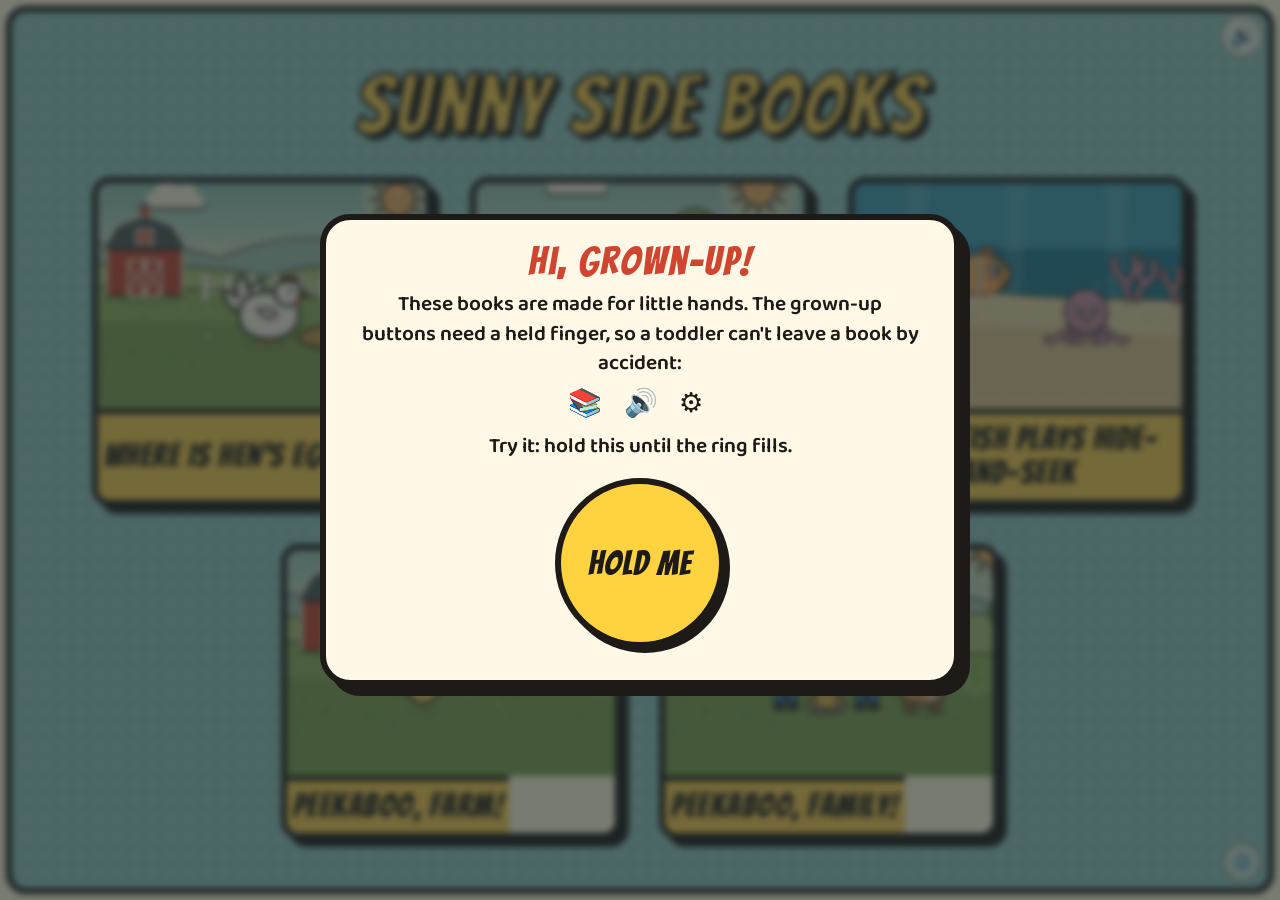
==== commit b8289d3b: "Shelf and grown-up card fit a phone: nothing cut off above the screen, shelf scrolls, title and card" ====
--- a/site/index.html
+++ b/site/index.html
@@ -64,11 +64,12 @@
 #frame{position:fixed;inset:max(6px,env(safe-area-inset-top,0px)) max(6px,env(safe-area-inset-right,0px)) max(6px,env(safe-area-inset-bottom,0px)) max(6px,env(safe-area-inset-left,0px));
   border:6px solid var(--ink);border-radius:20px;pointer-events:none;box-shadow:0 0 0 30px #fff6d8;z-index:3}
 #home{position:fixed;top:calc(14px + env(safe-area-inset-top,0px));right:calc(66px + env(safe-area-inset-right,0px));width:48px;height:48px;border-radius:50%;border:4px solid var(--ink);background:#fff6d8;font-size:22px;padding:0;box-shadow:3px 3px 0 var(--ink);z-index:4}
-#shelf{overflow:auto;position:fixed;inset:0;z-index:2;background:#8fc3b8 radial-gradient(#ffffff55 2px,transparent 2.5px) 0 0/18px 18px;display:flex;flex-direction:column;align-items:center;justify-content:center;gap:3vh;padding:24px;box-sizing:border-box}
+#shelf{overflow:auto;touch-action:pan-y;-webkit-overflow-scrolling:touch;position:fixed;inset:0;z-index:2;background:#8fc3b8 radial-gradient(#ffffff55 2px,transparent 2.5px) 0 0/18px 18px;display:flex;flex-direction:column;align-items:center;justify-content:flex-start;gap:3vh;padding:24px;box-sizing:border-box}
+#shelf>:first-child{margin-top:auto}#shelf>:last-child{margin-bottom:auto}
 #shelf[hidden]{display:none}
-#shelf h1{text-align:center;font:400 clamp(40px,7vw,84px) Bangers,var(--display);letter-spacing:3px;color:#f6c84c;-webkit-text-stroke:3px var(--ink);text-shadow:5px 5px 0 var(--ink);margin:0}
+#shelf h1{max-width:100%;text-align:center;font:400 clamp(30px,8vw,84px) Bangers,var(--display);letter-spacing:3px;color:#f6c84c;-webkit-text-stroke:3px var(--ink);text-shadow:5px 5px 0 var(--ink);margin:0}
 #shelf .covers{display:flex;gap:3vw;flex-wrap:wrap;justify-content:center}
-#shelf button{width:min(28vw,340px);min-width:200px;border:6px solid var(--ink);border-radius:18px;background:#fff6d8;padding:0;overflow:hidden;box-shadow:8px 8px 0 var(--ink);display:flex;flex-direction:column}
+#shelf button{width:clamp(140px,28vw,340px);border:6px solid var(--ink);border-radius:18px;background:#fff6d8;padding:0;overflow:hidden;box-shadow:8px 8px 0 var(--ink);display:flex;flex-direction:column}
 #shelf button:active{transform:translate(4px,4px);box-shadow:4px 4px 0 var(--ink)}
 #shelf svg{width:100%;aspect-ratio:1.45;display:block}
 #shelf span{flex:1;display:flex;align-items:center;justify-content:center;font:400 clamp(20px,2.6vw,32px) Bangers,var(--display);letter-spacing:1.5px;color:var(--ink);padding:8px 6px 10px;border-top:5px solid var(--ink);background:#f6c84c}
@@ -136,9 +137,9 @@
 #holdTip{position:fixed;z-index:8;pointer-events:none;background:var(--paper);border:3px solid var(--ink);border-radius:12px;padding:4px 12px;font:700 15px var(--display);color:var(--ink);box-shadow:3px 3px 0 var(--ink);white-space:nowrap}
 #holdTip[hidden]{display:none}
 /* first open: a one-time card for the grown-up that teaches the hold by doing it, then offers the family screen */
-#hello{position:fixed;inset:0;z-index:7;display:flex;align-items:center;justify-content:center;background:rgba(31,42,46,.6);backdrop-filter:blur(3px);-webkit-backdrop-filter:blur(3px)}
+#hello{position:fixed;inset:0;z-index:7;overflow:auto;touch-action:pan-y;padding:12px;box-sizing:border-box;display:flex;align-items:center;justify-content:center;background:rgba(31,42,46,.6);backdrop-filter:blur(3px);-webkit-backdrop-filter:blur(3px)}
 #hello[hidden]{display:none}
-#hello .card{background:var(--paper);border:6px solid var(--ink);border-radius:30px;padding:20px 34px 26px;box-shadow:10px 10px 0 var(--ink);text-align:center;color:var(--ink);font:600 clamp(16px,2.2vw,21px)/1.4 var(--display);max-width:min(92vw,640px)}
+#hello .card{margin:auto;box-sizing:border-box;background:var(--paper);border:6px solid var(--ink);border-radius:30px;padding:20px clamp(14px,5vw,34px) 26px;box-shadow:10px 10px 0 var(--ink);text-align:center;color:var(--ink);font:600 clamp(16px,2.2vw,21px)/1.4 var(--display);max-width:min(92vw,640px)}
 #hello h2{margin:0 0 8px;font:400 clamp(26px,3.6vw,40px) Bangers,var(--display);letter-spacing:2px;color:#d0452f}
 #hello p{margin:8px 0}
 #hello .icons{font-size:1.3em;letter-spacing:.3em}
@@ -172,9 +173,26 @@
 #fam .card{background:var(--paper);border:6px solid var(--ink);border-radius:30px;padding:14px 22px 18px;box-shadow:10px 10px 0 var(--ink);color:var(--ink);font:600 16px/1.3 var(--display);
   width:min(96vw,980px);height:min(94vh,720px);box-sizing:border-box;display:grid;grid-template-columns:minmax(200px,38%) 1fr;grid-template-rows:auto auto minmax(0,1fr) auto;gap:10px 18px;overflow:hidden}
 #fam h2{grid-column:1/-1;margin:0;font:400 clamp(22px,3vw,32px) Bangers,var(--display);letter-spacing:2px;color:#d0452f;text-align:center}
+#pick{position:fixed;inset:0;z-index:30;display:flex;flex-direction:column;align-items:center;justify-content:center;gap:2.5vh;
+  background:repeating-conic-gradient(from 0deg at 50% 120%,#ffd23f 0 6deg,#ffc21f 6deg 12deg)}
+#pick[hidden]{display:none}
+#pick h2{font:400 clamp(44px,8vw,84px)/1 Bangers,var(--display);letter-spacing:2px;color:#fff;margin:0;-webkit-text-stroke:3px var(--ink);paint-order:stroke;text-shadow:5px 5px 0 var(--ink)}
+#pick .row{display:flex;flex-wrap:wrap;gap:2.2vw;justify-content:center;max-width:94vw}
+#pick .row.many{max-width:64vw}
+#pick button{all:unset;cursor:pointer;width:22vw;max-width:220px;display:flex;flex-direction:column;transform:skewX(-6deg);border:5px solid var(--ink);border-radius:14px;overflow:hidden;box-shadow:6px 6px 0 var(--ink);background:var(--paper);transition:transform .4s,opacity .4s}
+#pick .row.many button{width:17vw}
+#pick button svg{display:block;width:100%;height:auto;transform:skewX(6deg)}
+#pick button span{font:400 clamp(24px,3.4vw,40px)/1.1 Bangers,var(--display);letter-spacing:1px;text-align:center;padding:4px 0 6px;background:var(--ink);color:#fff}
+#pick.picked button{opacity:.5}
+#pick button.me{opacity:1;transform:skewX(-6deg) scale(1.14) translateY(-10px);border-color:var(--red);box-shadow:0 0 0 6px #fff,8px 10px 0 6px var(--ink)}
+#pick button.me span{background:var(--red)}
+#pick .go{font:400 clamp(36px,6vw,64px)/1 Bangers,var(--display);color:var(--red);-webkit-text-stroke:2px var(--ink);letter-spacing:2px;min-height:1em}
 #famWho{grid-column:1/-1;display:flex;gap:8px;justify-content:center;flex-wrap:wrap}
 #famWho button{border:4px solid var(--ink);border-radius:16px;background:#efe9d8;padding:2px 8px 4px;font:800 14px var(--display);color:var(--ink);box-shadow:3px 3px 0 var(--ink);display:flex;flex-direction:column;align-items:center}
 #famWho button.on{background:var(--sun)}
+#famWho button.out svg{opacity:.3}
+#famWho button.out span{text-decoration:line-through}
+#famEdit .famOut{font-weight:700;margin:14px 0 0}
 #famWho svg{width:64px;height:64px}
 #famBig{width:100%;height:100%;min-height:0;background:#cfe3d6;border:4px solid var(--ink);border-radius:20px;box-sizing:border-box}
 #famEdit{overflow:auto;padding-right:6px;min-height:0}
@@ -248,6 +266,7 @@
     <div class="row"><button class="go" id="helloFam">Set up our family</button><button id="helloLater">Maybe later</button></div>
     <small>You can always find it later: hold the ⚙️ gear on the bookshelf.</small></div>
 </div></div>
+<div id="pick" hidden><h2>Who's playing?</h2><div class="row"></div><div class="go"></div></div>
 <div id="fam" hidden><div class="card"><h2>Who is in our books?</h2><div id="famWho"></div>
   <svg id="famBig" viewBox="-170 -300 340 320" aria-hidden="true"></svg><div id="famEdit"></div>
   <div id="famFoot"><small>Names and looks stay on this tablet. Nothing is sent anywhere.</small><button id="famDone">Done</button></div></div></div>
@@ -1179,17 +1198,40 @@
 /* ---- the book (generated content goes here; the engine above never changes) ---- */
 /* our family: the book names slots ({kid} in words, "slot":"kid" on a piece); this tablet's family fills them in.
    The sample family comes with the app; a grown-up's own is kept in localStorage and nowhere else. */
-const FAMILY_SAMPLE={"_note":"The sample family a new tablet starts with. A parent changes it behind the gear; their family stays on that tablet (localStorage ssb.family) and is never in this repo, the site or any AI model. Books name these slots: {grownup1} in text, {\"who\":\"person\",\"slot\":\"grownup1\"} as an actor.","grownup1":{"kind":"person","name":"Mama","look":"f","role":"grownup","skin":"#efc6a6","hair":"long","hairColor":"#5a3a24","shirt":"#e58a8a","pants":"#3f6d8e","glasses":"no","beard":"no"},"grownup2":{"kind":"person","name":"Daddy","look":"m","role":"grownup","skin":"#dcaa84","hair":"short","hairColor":"#5a3a24","shirt":"#4f9c9b","pants":"#3f6d8e","glasses":"yes","beard":"short"},"kid":{"kind":"person","name":"Baby","look":"f","role":"baby","skin":"#efc6a6","hair":"tuft","hairColor":"#94592f","shirt":"#f0c055","pants":"#f0c055","glasses":"no","beard":"no"},"pet":{"kind":"pet","name":"Biscuit","type":"dog","coat":"#c98f4f","marks":"patch","ears":"floppy","collar":"#d9826f"},"lovey":{"kind":"lovey","name":"Bun-Bun","type":"bunny","fur":"#e9b5c0","patch":"#f0c055","bow":"#8d86c6","eyes":"buttons"}}, SLOTS=Object.keys(FAMILY_SAMPLE).filter(k=>k[0]!=='_');
+const FAMILY_SAMPLE={"_note":"The sample family a new tablet starts with. A parent changes it behind the gear; their family stays on that tablet (localStorage ssb.family) and is never in this repo, the site or any AI model. Books name these slots: {grownup1} in text, {\"who\":\"person\",\"slot\":\"grownup1\"} as an actor. An optional member can be switched out (\"out\": true) and books leave them out. siblings is never set by hand: it is every kid but the one starring in this reading (a family adds kids on the family screen; with one kid it is out).","grownup1":{"kind":"person","name":"Mama","look":"f","role":"grownup","skin":"#efc6a6","hair":"long","hairColor":"#5a3a24","shirt":"#e58a8a","pants":"#3f6d8e","glasses":"no","beard":"no"},"grownup2":{"kind":"person","optional":true,"name":"Daddy","look":"m","role":"grownup","skin":"#dcaa84","hair":"short","hairColor":"#5a3a24","shirt":"#4f9c9b","pants":"#3f6d8e","glasses":"yes","beard":"short"},"kid":{"kind":"person","name":"Baby","look":"f","role":"baby","skin":"#efc6a6","hair":"tuft","hairColor":"#94592f","shirt":"#f0c055","pants":"#f0c055","glasses":"no","beard":"no"},"siblings":{"kind":"siblings","optional":true,"name":"Sam and Rosie"},"pet":{"kind":"pet","optional":true,"name":"Biscuit","type":"dog","coat":"#c98f4f","marks":"patch","ears":"floppy","collar":"#d9826f"},"lovey":{"kind":"lovey","optional":true,"name":"Bun-Bun","type":"bunny","fur":"#e9b5c0","patch":"#f0c055","bow":"#8d86c6","eyes":"buttons"}}, SLOTS=Object.keys(FAMILY_SAMPLE).filter(k=>k[0]!=='_'&&FAMILY_SAMPLE[k].kind!=='siblings'), MAX_KIDS=6;
 function loadFamily(){ let mine={}; try{ mine=JSON.parse(store.get('ssb.family')||'{}')||{}; }catch(e){}
-  const f={}; for(const k of SLOTS){ f[k]={...FAMILY_SAMPLE[k],...(mine[k]||{}),kind:FAMILY_SAMPLE[k].kind}; f[k].name=cleanName(f[k].name)||FAMILY_SAMPLE[k].name; } return f; }
+  const f={}; for(const k of SLOTS){ f[k]={...FAMILY_SAMPLE[k],...(mine[k]||{}),kind:FAMILY_SAMPLE[k].kind}; f[k].name=cleanName(f[k].name)||FAMILY_SAMPLE[k].name;
+    f[k].out=!!(FAMILY_SAMPLE[k].optional&&f[k].out); }
+  f.more=(Array.isArray(mine.more)?mine.more:[]).slice(0,MAX_KIDS-1).map(m=>({...FAMILY_SAMPLE.kid,...m,kind:'person',out:false,name:cleanName(m&&m.name)||'Kid'}));
+  return f; }
+/* the family as one reading sees it: the kid it stars in the kid slot, every other kid in siblings. Never stored */
+let STAR=0;
+function reading(fam,star=STAR){ const kids=[fam.kid,...fam.more], k=kids[star]||kids[0], others=kids.filter(x=>x!==k), names=others.map(o=>o.name);
+  return {...fam,kid:k,siblings:{kind:'siblings',name:names.length<2?names.join(''):names.slice(0,-1).join(', ')+' and '+names[names.length-1],list:others,out:!others.length}}; }
+const usesKid=b=>/\{kid\}|"slot":\s*"kid"/.test(JSON.stringify(b));
 /* a name is words, not markup: it lands in bubbles and bursts that are built as SVG text */
 function cleanName(t){ return String(t||'').replace(/[<>&"\{}]/g,'').slice(0,14); }
+/* a member switched out of the family: "[pet: words | other words]" picks its words, "needs" and a slot piece drop out
+   or take their "else", and a dropped page is skipped. check.py resolves the same way (resolve_book) to check every mix. */
+const BRANCH=/\[(\w+):([^\[\]|]*)(?:\|([^\[\]]*))?\]/g, DROP={};
 function personalize(books,fam){
-  const json=JSON.stringify(books).replace(/\{(\w+)\}/g,(m,k)=>fam[k]?JSON.stringify(esc(fam[k].name)).slice(1,-1):m);
-  const walk=o=>{ if(Array.isArray(o)) return o.forEach(walk); if(!o||typeof o!=='object') return;
-    if(o.slot&&fam[o.slot]){ o.args=[fam[o.slot]]; if(o.icon) o.icon=CAST_ICON[fam[o.slot].type]||o.icon; } Object.values(o).forEach(walk); };
-  const out=JSON.parse(json); walk(out); return out; }
-const LIB_RAW = [{"id": "2026-10-20-wheres-hens-egg", "series": "Sunny Side Farm", "title": "Where Is Hen's Egg?", "made": "2026-10-20", "status": "draft", "start": "cover", "pages": {"cover": {"scene": "yard", "text": "<b>Where Is Hen's Egg?</b><br>A Sunny Side Farm story", "actors": [{"who": "hen", "x": 820, "y": 930, "s": 1.4}, {"who": "nest", "x": 1080, "y": 940}], "next": "p1"}, "p1": {"scene": "yard", "text": "Good morning, Sunny Side Farm! Hen fluffs her feathers and goes to her nest.", "actors": [{"who": "hen", "x": 760, "y": 930, "s": 1.2}, {"who": "nest", "x": 1080, "y": 940}, {"who": "cow", "x": 330, "y": 980, "s": 0.8}], "next": "p2", "find": [["ladybug", 1300, 600], ["bee", 230, 560]], "letter": ["Hh", "/h/", "hen"]}, "p2": {"scene": "yard", "text": "Oh no! The nest is empty. Where is Hen's egg?", "actors": [{"who": "hen", "x": 760, "y": 930, "s": 1.2}, {"who": "nest", "x": 1080, "y": 940}], "next": "c1", "find": [["caterpillar", 220, 900], ["ladybug", 1350, 640]], "letter": ["Ee", "/e/", "egg"]}, "c1": {"scene": "yard", "text": "Where should Hen look first?", "choice": {"options": [{"label": "The barn", "go": "b1", "scene": "yard", "view": "0 300 800 500"}, {"label": "The pond", "go": "d1", "scene": "pond", "view": "400 600 800 500", "actors": [{"who": "duck", "x": 980, "y": 860}]}]}}, "b1": {"scene": "barn", "text": "Hen looks in the big red barn. <b>Moo!</b> Cow is munching hay. No egg here.", "actors": [{"who": "cow", "x": 560, "y": 930, "s": 1.1}, {"who": "hen", "x": 1000, "y": 950}], "next": "b2", "find": [["ladybug", 1330, 700], ["caterpillar", 250, 880]], "letter": ["Cc", "/k/", "cow"]}, "b2": {"scene": "barn", "text": "Pig finds something round. Is it Hen's egg? No! It's a potato! Silly Pig.", "actors": [{"who": "pig", "x": 600, "y": 940, "s": 1.1}, {"who": "potato", "x": 860, "y": 950}, {"who": "hen", "x": 1150, "y": 950}], "next": "m1", "find": [["bee", 260, 420], ["ladybug", 1450, 640]], "letter": ["Pp", "/p/", "pig"]}, "d1": {"scene": "pond", "text": "Hen looks by the pond. <b>Quack!</b> Duck is splashing. Splash, splash, splash!", "actors": [{"who": "duck", "x": 820, "y": 850}, {"who": "hen", "x": 330, "y": 950}, {"who": "frog", "x": 1060, "y": 830}], "next": "d2", "find": [["ladybug", 1420, 520], ["snail", 200, 900]], "letter": ["Dd", "/d/", "duck"]}, "d2": {"scene": "pond", "text": "Duck finds something round. Is it Hen's egg? No! It's a rock! Silly Duck.", "actors": [{"who": "duck", "x": 620, "y": 950}, {"who": "rock", "x": 880, "y": 960}, {"who": "hen", "x": 1180, "y": 960}], "next": "m1", "find": [["caterpillar", 150, 880], ["bee", 1350, 500]]}, "m1": {"scene": "meadow", "text": "Then Hen hears a tiny sound. <b>Peep... peep...</b> It's coming from the meadow!", "actors": [{"who": "hen", "x": 800, "y": 960, "s": 1.1}], "next": "c2", "find": [["bee", 1120, 520], ["ladybug", 350, 640], ["caterpillar", 1250, 880]]}, "c2": {"scene": "meadow", "text": "Where is the peep coming from?", "choice": {"options": [{"label": "The flowers", "go": "f1", "scene": "meadow", "view": "100 650 600 375"}, {"label": "The big tree", "go": "t1", "scene": "meadow", "view": "880 350 600 375"}]}}, "f1": {"scene": "meadow", "text": "Hen peeks in the flowers. Is her egg in here? Can you find it?", "actors": [{"who": "hen", "x": 820, "y": 960, "s": 1.1}, {"who": "egg", "x": 330, "y": 965, "hide": true, "icon": "\ud83e\udd5a", "found": "THERE IT IS!"}, {"who": "rock", "x": 560, "y": 970, "s": 0.8}], "front": [{"who": "flower", "x": 290, "y": 985, "args": ["#f4ead2", 1.15]}, {"who": "flower", "x": 370, "y": 990, "args": ["#e58a8a", 1.1]}, {"who": "flower", "x": 330, "y": 1000, "args": ["#f0c055", 1]}, {"who": "flower", "x": 620, "y": 990, "args": ["#f4ead2", 0.95]}], "find": [["bee", 700, 470]], "next": "h1"}, "t1": {"scene": "meadow", "text": "Hen peeks under the big tree. Is her egg down by the roots? Can you find it?", "actors": [{"who": "hen", "x": 700, "y": 960, "s": 1.1}, {"who": "egg", "x": 1230, "y": 840, "hide": true, "icon": "\ud83e\udd5a", "found": "THERE IT IS!"}, {"who": "rock", "x": 1000, "y": 930, "s": 0.7}], "front": [{"who": "flower", "x": 1200, "y": 860, "args": ["#f4ead2", 1.1]}, {"who": "flower", "x": 1270, "y": 865, "args": ["#e9874a", 1]}, {"who": "flower", "x": 1235, "y": 875, "args": ["#f0c055", 0.9]}], "find": [["caterpillar", 380, 890], ["ladybug", 200, 560]], "next": "h1"}, "h1": {"scene": "meadow", "text": "The egg wiggles. The egg wobbles. <b>Crack... crack... CRACK!</b>", "actors": [{"who": "egg", "x": 800, "y": 940, "wobble": true, "s": 1.6}, {"who": "hen", "x": 500, "y": 960}], "next": "h2"}, "h2": {"scene": "meadow", "text": "<b>Peep!</b> It's a fluffy baby chick! Hello, little one!", "sound": "fanfare", "actors": [{"who": "crackedEgg", "x": 960, "y": 960}, {"who": "chick", "x": 800, "y": 960, "s": 1.4}, {"who": "hen", "x": 500, "y": 960}], "next": "n1", "find": [["ladybug", 1450, 800], ["bee", 1200, 450]], "letter": ["Ch ch", "/ch/", "chick"]}, "n1": {"scene": "night", "text": "Hen and Chick snuggle in the nest. The stars come out. Goodnight, Hen. Goodnight, Chick. Goodnight, farm.", "actors": [{"who": "nest", "x": 800, "y": 880, "s": 1.4}, {"who": "hen", "x": 760, "y": 860}, {"who": "chick", "x": 900, "y": 860, "s": 0.8}], "next": "end"}, "end": {"scene": "night", "text": "<b>The End.</b> Next time, try looking somewhere else!", "actors": [{"who": "chick", "x": 800, "y": 900, "s": 1.3}], "end": true}}}, {"id": "2026-10-21-bees-busy-day", "series": "Sunny Side Farm", "title": "Bee's Busy Day", "made": "2026-10-21", "status": "draft", "start": "cover", "coverView": "300 300 1300 900", "pages": {"cover": {"scene": "meadow", "text": "<b>Bee's Busy Day</b><br>A Sunny Side Farm story", "actors": [{"who": "hive", "x": 1000, "y": 900}, {"who": "beeBig", "x": 700, "y": 740}], "next": "p1"}, "p1": {"scene": "meadow", "text": "<b>Buzz, buzz!</b> Bee wakes up in her hive. Time to find some flowers!", "actors": [{"who": "hive", "x": 1000, "y": 900}, {"who": "beeBig", "x": 660, "y": 720}], "find": [["ladybug"], ["caterpillar"]], "decoys": 1, "letter": ["Bb", "/b/", "bee"], "next": "p2"}, "p2": {"scene": "yard", "text": "Bee flies over the farm. Look, pigs in the mud! How many pigs? Let's count!", "actors": [{"who": "pig", "x": 560, "y": 950, "s": 0.75}, {"who": "pig", "x": 840, "y": 970, "s": 0.75}, {"who": "pig", "x": 1120, "y": 950, "s": 0.75}, {"who": "beeBig", "x": 1350, "y": 560, "s": 0.7}], "find": [["ladybug", 1520, 700]], "letter": ["Pp", "/p/", "pig"], "next": "c1"}, "c1": {"scene": "yard", "text": "Where should Bee look for flowers?", "choice": {"options": [{"label": "The garden", "go": "g1", "scene": "garden", "view": "100 600 900 560", "actors": [{"who": "bunny", "x": 700, "y": 960}]}, {"label": "The pond", "go": "d1", "scene": "pond", "view": "400 620 800 500", "actors": [{"who": "frog", "x": 800, "y": 860}]}]}}, "g1": {"scene": "garden", "text": "In the garden, Bunny munches a carrot. <b>Crunch, crunch!</b> Lots of veggies, but no flowers.", "actors": [{"who": "bunny", "x": 980, "y": 960}, {"who": "beeBig", "x": 560, "y": 620, "s": 0.75}], "find": [["caterpillar", 1200, 720], ["ladybug", 150, 640]], "next": "g2"}, "g2": {"scene": "garden", "text": "Scarecrow points the way. Other bees are buzzing by! Can you find them?", "actors": [{"who": "beeBig", "x": 900, "y": 640, "s": 0.8}], "find": [["bee", 560, 520], ["bee", 300, 600], ["bee", 1150, 480]], "next": "m1"}, "d1": {"scene": "pond", "text": "At the pond, frogs sit by the water. One, two, three frogs! <b>Ribbit!</b>", "actors": [{"who": "frog", "x": 620, "y": 870, "s": 0.7}, {"who": "frog", "x": 820, "y": 890, "s": 0.7}, {"who": "frog", "x": 1020, "y": 870, "s": 0.7}, {"who": "beeBig", "x": 1280, "y": 560, "s": 0.7}], "find": [["snail", 200, 900]], "letter": ["Ff", "/f/", "frog"], "next": "d2"}, "d2": {"scene": "pond", "text": "Duck says, <b>\"Quack!</b> The flowers are in the meadow!\"", "actors": [{"who": "duck", "x": 800, "y": 860}, {"who": "beeBig", "x": 1200, "y": 580, "s": 0.7}], "find": [["ladybug", 220, 620], ["caterpillar", 1350, 900]], "next": "m1"}, "m1": {"scene": "meadow", "text": "Bee finds the meadow. Flowers everywhere! Red ones, yellow ones, purple ones!", "actors": [{"who": "beeBig", "x": 800, "y": 620, "s": 0.85}], "find": [["caterpillar", 1300, 880], ["ladybug", 600, 520], ["bee", 1450, 420]], "next": "c2"}, "c2": {"scene": "meadow", "text": "Which flower should Bee visit?", "choice": {"options": [{"label": "The yellow flower", "go": "f1", "scene": "meadow", "view": "255 760 260 165"}, {"label": "The purple flower", "go": "f2", "scene": "meadow", "view": "30 770 260 165"}]}}, "f1": {"scene": "meadow", "text": "Bee lands on the yellow flower. <b>Wiggle, wiggle!</b> Her legs get dusty with yellow pollen.", "actors": [{"who": "beeBig", "x": 460, "y": 790, "s": 0.6}, {"who": "butterfly", "x": 900, "y": 600, "s": 0.8}, {"who": "butterfly", "x": 1350, "y": 520, "s": 0.7}], "find": [["ladybug", 1100, 860]], "next": "h1"}, "f2": {"scene": "meadow", "text": "Bee lands on the purple flower. <b>Sip, sip!</b> Sweet nectar. Yum!", "actors": [{"who": "beeBig", "x": 220, "y": 800, "s": 0.6}, {"who": "butterfly", "x": 900, "y": 580, "s": 0.8}], "find": [["caterpillar", 700, 900], ["ladybug", 1350, 640]], "next": "h1"}, "h1": {"scene": "meadow", "text": "Bee flies home. Her friends say hello! How many bees?", "actors": [{"who": "hive", "x": 900, "y": 900}, {"who": "beeBig", "x": 560, "y": 640, "s": 0.7}, {"who": "beeBig", "x": 1250, "y": 600, "s": 0.6}, {"who": "beeBig", "x": 1400, "y": 800, "s": 0.5}], "next": "n1"}, "n1": {"scene": "night", "text": "The moon comes up. <b>Shhh...</b> the bees are snuggled in the hive. Goodnight, Bee.", "actors": [{"who": "hive", "x": 900, "y": 880}], "find": [["ladybug", 1300, 800]], "next": "end"}, "end": {"scene": "night", "text": "<b>The End.</b> Next time, try a different flower!", "actors": [{"who": "beeBig", "x": 800, "y": 760}], "end": true}}}, {"id": "2026-10-21-little-fish", "series": "Under the Sea", "title": "Little Fish Plays Hide-and-Seek", "made": "2026-10-21", "status": "draft", "start": "cover", "coverView": "200 300 1300 900", "pages": {"cover": {"scene": "reef", "text": "<b>Little Fish Plays Hide-and-Seek</b><br>An Under the Sea story", "actors": [{"who": "fish", "x": 700, "y": 760}, {"who": "octopus", "x": 1120, "y": 930, "s": 0.8}], "next": "p1"}, "p1": {"scene": "reef", "text": "Down, down in the big blue sea lives Little Fish. <b>Blub, blub!</b>", "actors": [{"who": "fish", "x": 800, "y": 720}], "find": [["starfish", 300, 880], ["snail", 1220, 900]], "letter": ["Ff", "/f/", "fish"], "next": "p2"}, "p2": {"scene": "reef", "text": "Little Fish wants to play hide-and-seek. Who will play? Can you find the starfish?", "actors": [{"who": "fish", "x": 560, "y": 700}, {"who": "crab", "x": 1000, "y": 940, "s": 0.75}], "find": [["starfish", 220, 870], ["starfish", 1420, 880], ["starfish", 750, 920]], "next": "c1"}, "c1": {"scene": "reef", "text": "Where should Little Fish swim?", "choice": {"options": [{"label": "The tall seaweed", "go": "k1", "scene": "kelp", "view": "100 400 1400 860", "actors": [{"who": "seahorse", "x": 800, "y": 900}]}, {"label": "The sandy bottom", "go": "s1", "scene": "sand", "view": "300 520 1000 640", "actors": [{"who": "crab", "x": 800, "y": 920}]}]}}, "k1": {"scene": "kelp", "text": "Turtle swims slowly by. \"Not now,\" says Turtle. \"I'm napping.\" <b>Yawn!</b>", "actors": [{"who": "turtle", "x": 820, "y": 700}, {"who": "fish", "x": 420, "y": 880, "s": 0.7}], "find": [["squid", 1300, 560], ["snail", 250, 920]], "letter": ["Tt", "/t/", "turtle"], "next": "k2"}, "k2": {"scene": "kelp", "text": "Seahorse peeks out from the seaweed. <b>Peekaboo!</b> Seahorse wants to play!", "actors": [{"who": "seahorse", "x": 1150, "y": 900}, {"who": "fish", "x": 620, "y": 760}], "find": [["starfish", 420, 920], ["squid", 260, 480]], "next": "m1"}, "s1": {"scene": "sand", "text": "On the sandy bottom, crabs go <b>click, click,</b> sideways! How many crabs?", "actors": [{"who": "crab", "x": 420, "y": 930, "s": 0.65}, {"who": "crab", "x": 790, "y": 950, "s": 0.65}, {"who": "crab", "x": 1160, "y": 930, "s": 0.65}, {"who": "fish", "x": 1350, "y": 560, "s": 0.6}], "find": [["snail", 180, 880]], "letter": ["Cc", "/k/", "crab"], "next": "s2"}, "s2": {"scene": "sand", "text": "Clam opens up. What's inside? A shiny pearl!", "actors": [{"who": "clam", "x": 820, "y": 920}, {"who": "fish", "x": 480, "y": 700}], "find": [["starfish", 1250, 900], ["squid", 1430, 520]], "next": "m1"}, "m1": {"scene": "reef", "text": "Then... <b>WHOOSH!</b> Here comes Whale! Whale wants to play too!", "actors": [{"who": "whale", "x": 820, "y": 620, "s": 0.8}, {"who": "fish", "x": 330, "y": 930, "s": 0.6}, {"who": "octopus", "x": 1280, "y": 950, "s": 0.6}], "find": [["snail", 620, 930]], "letter": ["Ww", "/w/", "whale"], "next": "c2"}, "c2": {"scene": "reef", "text": "Who should hide first?", "choice": {"options": [{"label": "Octopus", "go": "o1", "scene": "reef", "view": "350 420 900 620", "actors": [{"who": "octopus", "x": 800, "y": 920}]}, {"label": "Little Fish", "go": "l1", "scene": "kelp", "view": "300 400 1000 680", "actors": [{"who": "fish", "x": 800, "y": 820}]}]}}, "o1": {"scene": "reef", "text": "Octopus hides... <b>PUFF!</b> A cloud of ink! Where did Octopus go? Can you find him?", "actors": [{"who": "fish", "x": 420, "y": 700, "s": 0.8}, {"who": "octopus", "x": 1180, "y": 960, "s": 0.75, "hide": true, "icon": "\ud83d\udc19", "found": "THERE HE IS!"}, {"who": "anemone", "x": 620, "y": 930, "args": ["#c58b9e", 1]}, {"who": "anemone", "x": 860, "y": 960, "args": ["#a8708a", 0.8]}], "front": [{"who": "rockS", "x": 1170, "y": 975, "s": 1.35}, {"who": "coral", "x": 1330, "y": 975, "args": ["#ef9a4f", 0.9]}], "find": [["starfish", 230, 880]], "letter": ["Oo", "/o/", "octopus"], "next": "n1"}, "l1": {"scene": "kelp", "text": "Little Fish hides in the seaweed. Ready or not, here I come! Where is Little Fish?", "actors": [{"who": "seahorse", "x": 430, "y": 930, "s": 0.8}, {"who": "fish", "x": 1260, "y": 720, "s": 0.6, "hide": true, "icon": "\ud83d\udc20", "found": "FOUND YOU!"}, {"who": "coral", "x": 760, "y": 960, "args": ["#ef9a4f", 0.8]}, {"who": "coral", "x": 980, "y": 950, "args": ["#e9874a", 0.7]}], "front": [{"who": "kelp", "x": 1200, "y": 980, "args": [560, 1]}, {"who": "kelp", "x": 1290, "y": 990, "args": [500, 1]}, {"who": "kelp", "x": 1370, "y": 985, "args": [540, 1]}, {"who": "rockS", "x": 1290, "y": 1000, "s": 1.0}], "find": [["snail", 150, 900]], "next": "n1"}, "n1": {"scene": "deep", "text": "The sea gets dark. The jellyfish glow like little night-lights. How many jellyfish?", "actors": [{"who": "jelly", "x": 380, "y": 640, "s": 0.7}, {"who": "jelly", "x": 800, "y": 540, "s": 0.8}, {"who": "jelly", "x": 1220, "y": 660, "s": 0.7}, {"who": "fish", "x": 800, "y": 960, "s": 0.6}], "letter": ["Jj", "/j/", "jellyfish"], "next": "end"}, "end": {"scene": "deep", "text": "Goodnight, Little Fish. Goodnight, big blue sea. <b>The End.</b>", "actors": [{"who": "fish", "x": 800, "y": 800}, {"who": "jelly", "x": 1250, "y": 620, "s": 0.6}], "end": true}}}, {"id": "2026-10-21-peekaboo-farm", "series": "Sunny Side Farm", "title": "Peekaboo, Farm!", "made": "2026-10-21", "status": "draft", "start": "cover", "coverView": "80 330 1300 900", "pages": {"cover": {"scene": "yard", "text": "<b>Peekaboo, Farm!</b><br>A lift-the-flap Sunny Side Farm story", "actors": [{"who": "chick", "x": 620, "y": 960, "s": 1.2}], "flaps": [{"type": "bush", "x": 1000, "y": 980, "w": 300, "h": 210, "hide": {"who": "bunny", "s": 0.9}, "say": "Hop hop!"}], "next": "p1"}, "p1": {"scene": "yard", "text": "Someone is hiding behind the barn door. Who is it? Lift the flap!", "actors": [{"who": "hen", "x": 720, "y": 960}], "flaps": [{"type": "door", "x": 300, "y": 730, "w": 140, "h": 150, "hide": {"who": "cow", "s": 0.4, "dx": -20}, "say": "Moo! Peekaboo!"}], "find": [["ladybug", 1250, 620]], "letter": ["Cc", "/k/", "cow"], "next": "p2"}, "p2": {"scene": "yard", "text": "Something is wiggling in the bushes. Who could it be?", "flaps": [{"type": "bush", "x": 640, "y": 980, "w": 290, "h": 200, "hide": {"who": "bunny", "s": 0.95}, "say": "Hop hop!"}, {"type": "bush", "x": 1120, "y": 975, "w": 290, "h": 200, "hide": {"who": "duck", "s": 0.8}, "say": "Quack!"}], "find": [["bee", 300, 520]], "letter": ["Bb", "/b/", "bunny"], "next": "p3"}, "p3": {"scene": "barn", "text": "<b>Shhh!</b> Someone is sleeping under the blanket. Lift it gently! And what's behind the hay?", "flaps": [{"type": "blanket", "x": 620, "y": 965, "w": 400, "h": 170, "hide": {"who": "pig", "s": 0.8, "dy": 10}, "peek": "PEEKABOO!", "say": "Oink... zzz"}, {"type": "hay", "x": 1120, "y": 960, "w": 200, "h": 120, "hide": {"who": "mouse", "s": 0.9}, "say": "Squeak!"}], "find": [["caterpillar", 300, 900]], "letter": ["Pp", "/p/", "pig"], "next": "p4"}, "p4": {"scene": "pond", "text": "Who is hiding in the tall reeds by the pond? Lift them and see!", "flaps": [{"type": "reeds", "x": 420, "y": 920, "w": 280, "h": 250, "hide": {"who": "frog", "s": 0.9}, "say": "Ribbit!"}, {"type": "reeds", "x": 1180, "y": 900, "w": 280, "h": 250, "hide": {"who": "duck", "s": 0.8}, "say": "Quack!"}], "find": [["snail", 820, 960]], "letter": ["Ff", "/f/", "frog"], "next": "p5"}, "p5": {"scene": "garden", "text": "There's a big box in the garden. What's inside? <b>Peep, peep, peep!</b>", "flaps": [{"type": "box", "x": 800, "y": 975, "w": 380, "h": 230, "hide": [{"who": "chick", "s": 0.8, "dx": -100}, {"who": "chick", "s": 0.8}, {"who": "chick", "s": 0.8, "dx": 100}], "say": "Peep! Peep!"}], "find": [["caterpillar", 1250, 720]], "letter": ["Ch ch", "/ch/", "chick"], "next": "p6"}, "p6": {"scene": "meadow", "text": "The chicks are looking for someone. One, two, three chicks! Who is behind the bush?", "actors": [{"who": "chick", "x": 200, "y": 950, "s": 0.8}, {"who": "chick", "x": 350, "y": 970, "s": 0.8}, {"who": "chick", "x": 500, "y": 950, "s": 0.8}], "flaps": [{"type": "bush", "x": 1000, "y": 970, "w": 320, "h": 230, "hide": {"who": "hen", "s": 0.85}, "say": "Bawk! Here I am!"}], "find": [["bee", 1380, 460], ["ladybug", 700, 600]], "letter": ["Hh", "/h/", "hen"], "next": "n1"}, "n1": {"scene": "night", "text": "It's bedtime. Who is snuggled under the blanket? Lift it and say goodnight!", "flaps": [{"type": "blanket", "x": 820, "y": 930, "w": 460, "h": 170, "hide": [{"who": "hen", "s": 0.75, "dx": -60}, {"who": "chick", "s": 0.8, "dx": 110}], "peek": "GOODNIGHT!", "say": "Goodnight!"}], "next": "end"}, "end": {"scene": "night", "text": "<b>The End.</b> Peekaboo, farm! See you tomorrow.", "actors": [{"who": "nest", "x": 800, "y": 900, "s": 1.3}, {"who": "hen", "x": 760, "y": 880, "s": 0.9}, {"who": "chick", "x": 900, "y": 880, "s": 0.7}], "end": true}}}, {"id": "2026-11-04-peekaboo-family", "series": "Sunny Side Farm", "title": "Peekaboo, Family!", "made": "2026-11-04", "status": "draft", "start": "cover", "coverView": "80 330 1300 900", "pages": {"cover": {"scene": "yard", "text": "<b>Peekaboo, {kid}!</b><br>A Sunny Side Farm story about our family", "actors": [{"who": "person", "slot": "grownup1", "x": 560, "y": 960, "s": 0.9}, {"who": "person", "slot": "kid", "x": 720, "y": 975, "s": 1}, {"who": "person", "slot": "grownup2", "x": 880, "y": 960, "s": 0.9}, {"who": "pet", "slot": "pet", "x": 1110, "y": 975, "s": 0.9}], "next": "p1"}, "p1": {"scene": "yard", "text": "{kid} and {grownup1} go to the farm. Someone is hiding behind the barn door. Who is it? Lift the flap!", "actors": [{"who": "person", "slot": "grownup1", "x": 760, "y": 960, "s": 0.9}, {"who": "person", "slot": "kid", "x": 920, "y": 975, "s": 1}], "flaps": [{"type": "door", "x": 300, "y": 730, "w": 140, "h": 150, "hide": {"who": "person", "slot": "grownup2", "s": 0.42, "dx": -18}, "say": "Peekaboo! It's {grownup2}!"}], "find": [["ladybug", 1250, 620]], "next": "p2"}, "p2": {"scene": "yard", "text": "Something is wiggling in the bushes. Who could it be?", "flaps": [{"type": "bush", "x": 640, "y": 980, "w": 290, "h": 200, "hide": {"who": "pet", "slot": "pet", "s": 0.75, "dx": -10}, "say": "It's {pet}!"}, {"type": "bush", "x": 1120, "y": 975, "w": 290, "h": 200, "hide": {"who": "duck", "s": 0.8}, "say": "Quack!"}], "find": [["bee", 300, 520]], "next": "p3"}, "p3": {"scene": "meadow", "text": "Oh no! {lovey} is lost in the flowers. Can you find {lovey}?", "actors": [{"who": "person", "slot": "kid", "x": 980, "y": 975, "s": 1}, {"who": "person", "slot": "grownup2", "x": 1170, "y": 960, "s": 0.9}, {"who": "lovey", "slot": "lovey", "x": 330, "y": 965, "s": 0.8, "hide": true, "icon": "\ud83e\uddf8", "found": "THERE'S {lovey}!"}], "front": [{"who": "flower", "x": 290, "y": 985, "args": ["#f4ead2", 1.15]}, {"who": "flower", "x": 370, "y": 990, "args": ["#e58a8a", 1.1]}, {"who": "flower", "x": 330, "y": 1000, "args": ["#f0c055", 1]}, {"who": "flower", "x": 620, "y": 990, "args": ["#f4ead2", 0.95]}], "find": [["bee", 700, 470]], "next": "p4"}, "p4": {"scene": "barn", "text": "{grownup2} and {kid} count the hens. One, two, three hens! Tap them and count.", "actors": [{"who": "person", "slot": "grownup2", "x": 300, "y": 960, "s": 0.9}, {"who": "hen", "x": 620, "y": 950, "s": 0.8}, {"who": "hen", "x": 800, "y": 965, "s": 0.8}, {"who": "hen", "x": 980, "y": 950, "s": 0.8}, {"who": "person", "slot": "kid", "x": 1230, "y": 975, "s": 1}, {"who": "pet", "slot": "pet", "x": 1400, "y": 970, "s": 0.75}], "find": [["caterpillar", 1400, 760]], "next": "n1"}, "n1": {"scene": "night", "text": "It's bedtime. Who is snuggled under the blanket? Lift it and say goodnight!", "actors": [{"who": "person", "slot": "grownup1", "x": 330, "y": 930, "s": 0.85}], "flaps": [{"type": "blanket", "x": 860, "y": 930, "w": 460, "h": 170, "hide": [{"who": "person", "slot": "kid", "s": 0.7, "dx": -70, "dy": 10}, {"who": "lovey", "slot": "lovey", "s": 0.65, "dx": 100}], "peek": "GOODNIGHT!", "say": "Goodnight, {kid}!"}], "next": "end"}, "end": {"scene": "night", "text": "<b>The End.</b> Goodnight, {pet}. Goodnight, {lovey}. Goodnight, {kid}. We love you!", "actors": [{"who": "person", "slot": "grownup1", "x": 480, "y": 930, "s": 0.85}, {"who": "person", "slot": "kid", "x": 640, "y": 940, "s": 0.95}, {"who": "lovey", "slot": "lovey", "x": 760, "y": 940, "s": 0.7}, {"who": "person", "slot": "grownup2", "x": 900, "y": 930, "s": 0.85}, {"who": "pet", "slot": "pet", "x": 1130, "y": 940, "s": 0.8}], "end": true}}}]; let FAMILY=loadFamily(), LIB=personalize(LIB_RAW,FAMILY); let BOOK = LIB[0];
+  const isOut=k=>!!(fam[k]&&fam[k].out), gated=o=>[].concat(o.needs||[],o.slot||[]).some(isOut);
+  const words=s=>(s.includes('[')?s.replace(BRANCH,(m,k,a,b)=>(isOut(k)?b||'':a).trim()).replace(/\s{2,}/g,' ').trim():s)
+    .replace(/\{(\w+)\}/g,(m,k)=>fam[k]?esc(fam[k].name):m);
+  /* a siblings piece is one person per sibling in a row centered on x; "w" is the widest the row may get (gap and size give way) */
+  const group=o=>{ const list=fam.siblings.list, n=list.length, {who,slot,gap=110,w=gap*3,s=1,x,y,...rest}=o, g=n>1?Math.min(gap,w/(n-1)):0, k=Math.max(.75,g/gap||1);
+    return list.map((m,i)=>({...rest,who:'person',x:Math.round(x+(i-(n-1)/2)*g),y,s:+(s*k).toFixed(2),args:[m]})); };
+  const fill=o=>{ if(Array.isArray(o)) return o.flatMap(v=>v&&v.who==='siblings'&&v.slot&&!gated(v)?group(fill(v)):[fill(v)]).filter(x=>x!==DROP); if(typeof o==='string') return words(o); if(!o||typeof o!=='object') return o;
+    if(gated(o)){ if(!o.else) return DROP; const {needs,else:alt,slot,...rest}=o; return fill({...rest,...alt}); }
+    const r={}; for(const [k,v] of Object.entries(o)){ if(k==='needs'||k==='else') continue; const x=fill(v); if(x!==DROP) r[k]=x; }
+    if(r.slot&&fam[r.slot]){ r.args=[fam[r.slot]]; if(r.icon) r.icon=CAST_ICON[fam[r.slot].type]||r.icon; } return r; };
+  return books.map(b=>{ const gone=new Set(Object.keys(b.pages).filter(id=>gated(b.pages[id])&&!b.pages[id].else));
+    const to=id=>{ const seen=new Set(); while(gone.has(id)&&!seen.has(id)){ seen.add(id); id=b.pages[id].next; } return id; };
+    const {pages,...rest}=b, out=fill(rest); out.pages={};
+    for(const id of Object.keys(pages)) if(!gone.has(id)) out.pages[id]=fill(pages[id]);
+    out.start=to(out.start); for(const p of Object.values(out.pages)){ if(p.next) p.next=to(p.next); for(const o of (p.choice&&p.choice.options)||[]) o.go=to(o.go); }
+    return out; }); }
+const LIB_RAW = [{"id": "2026-10-20-wheres-hens-egg", "series": "Sunny Side Farm", "title": "Where Is Hen's Egg?", "made": "2026-10-20", "status": "draft", "start": "cover", "pages": {"cover": {"scene": "yard", "text": "<b>Where Is Hen's Egg?</b><br>A Sunny Side Farm story", "actors": [{"who": "hen", "x": 820, "y": 930, "s": 1.4}, {"who": "nest", "x": 1080, "y": 940}], "next": "p1"}, "p1": {"scene": "yard", "text": "Good morning, Sunny Side Farm! Hen fluffs her feathers and goes to her nest.", "actors": [{"who": "hen", "x": 760, "y": 930, "s": 1.2}, {"who": "nest", "x": 1080, "y": 940}, {"who": "cow", "x": 330, "y": 980, "s": 0.8}], "next": "p2", "find": [["ladybug", 1300, 600], ["bee", 230, 560]], "letter": ["Hh", "/h/", "hen"]}, "p2": {"scene": "yard", "text": "Oh no! The nest is empty. Where is Hen's egg?", "actors": [{"who": "hen", "x": 760, "y": 930, "s": 1.2}, {"who": "nest", "x": 1080, "y": 940}], "next": "c1", "find": [["caterpillar", 220, 900], ["ladybug", 1350, 640]], "letter": ["Ee", "/e/", "egg"]}, "c1": {"scene": "yard", "text": "Where should Hen look first?", "choice": {"options": [{"label": "The barn", "go": "b1", "scene": "yard", "view": "0 300 800 500"}, {"label": "The pond", "go": "d1", "scene": "pond", "view": "400 600 800 500", "actors": [{"who": "duck", "x": 980, "y": 860}]}]}}, "b1": {"scene": "barn", "text": "Hen looks in the big red barn. <b>Moo!</b> Cow is munching hay. No egg here.", "actors": [{"who": "cow", "x": 560, "y": 930, "s": 1.1}, {"who": "hen", "x": 1000, "y": 950}], "next": "b2", "find": [["ladybug", 1330, 700], ["caterpillar", 250, 880]], "letter": ["Cc", "/k/", "cow"]}, "b2": {"scene": "barn", "text": "Pig finds something round. Is it Hen's egg? No! It's a potato! Silly Pig.", "actors": [{"who": "pig", "x": 600, "y": 940, "s": 1.1}, {"who": "potato", "x": 860, "y": 950}, {"who": "hen", "x": 1150, "y": 950}], "next": "m1", "find": [["bee", 260, 420], ["ladybug", 1450, 640]], "letter": ["Pp", "/p/", "pig"]}, "d1": {"scene": "pond", "text": "Hen looks by the pond. <b>Quack!</b> Duck is splashing. Splash, splash, splash!", "actors": [{"who": "duck", "x": 820, "y": 850}, {"who": "hen", "x": 330, "y": 950}, {"who": "frog", "x": 1060, "y": 830}], "next": "d2", "find": [["ladybug", 1420, 520], ["snail", 200, 900]], "letter": ["Dd", "/d/", "duck"]}, "d2": {"scene": "pond", "text": "Duck finds something round. Is it Hen's egg? No! It's a rock! Silly Duck.", "actors": [{"who": "duck", "x": 620, "y": 950}, {"who": "rock", "x": 880, "y": 960}, {"who": "hen", "x": 1180, "y": 960}], "next": "m1", "find": [["caterpillar", 150, 880], ["bee", 1350, 500]]}, "m1": {"scene": "meadow", "text": "Then Hen hears a tiny sound. <b>Peep... peep...</b> It's coming from the meadow!", "actors": [{"who": "hen", "x": 800, "y": 960, "s": 1.1}], "next": "c2", "find": [["bee", 1120, 520], ["ladybug", 350, 640], ["caterpillar", 1250, 880]]}, "c2": {"scene": "meadow", "text": "Where is the peep coming from?", "choice": {"options": [{"label": "The flowers", "go": "f1", "scene": "meadow", "view": "100 650 600 375"}, {"label": "The big tree", "go": "t1", "scene": "meadow", "view": "880 350 600 375"}]}}, "f1": {"scene": "meadow", "text": "Hen peeks in the flowers. Is her egg in here? Can you find it?", "actors": [{"who": "hen", "x": 820, "y": 960, "s": 1.1}, {"who": "egg", "x": 330, "y": 965, "hide": true, "icon": "\ud83e\udd5a", "found": "THERE IT IS!"}, {"who": "rock", "x": 560, "y": 970, "s": 0.8}], "front": [{"who": "flower", "x": 290, "y": 985, "args": ["#f4ead2", 1.15]}, {"who": "flower", "x": 370, "y": 990, "args": ["#e58a8a", 1.1]}, {"who": "flower", "x": 330, "y": 1000, "args": ["#f0c055", 1]}, {"who": "flower", "x": 620, "y": 990, "args": ["#f4ead2", 0.95]}], "find": [["bee", 700, 470]], "next": "h1"}, "t1": {"scene": "meadow", "text": "Hen peeks under the big tree. Is her egg down by the roots? Can you find it?", "actors": [{"who": "hen", "x": 700, "y": 960, "s": 1.1}, {"who": "egg", "x": 1230, "y": 840, "hide": true, "icon": "\ud83e\udd5a", "found": "THERE IT IS!"}, {"who": "rock", "x": 1000, "y": 930, "s": 0.7}], "front": [{"who": "flower", "x": 1200, "y": 860, "args": ["#f4ead2", 1.1]}, {"who": "flower", "x": 1270, "y": 865, "args": ["#e9874a", 1]}, {"who": "flower", "x": 1235, "y": 875, "args": ["#f0c055", 0.9]}], "find": [["caterpillar", 380, 890], ["ladybug", 200, 560]], "next": "h1"}, "h1": {"scene": "meadow", "text": "The egg wiggles. The egg wobbles. <b>Crack... crack... CRACK!</b>", "actors": [{"who": "egg", "x": 800, "y": 940, "wobble": true, "s": 1.6}, {"who": "hen", "x": 500, "y": 960}], "next": "h2"}, "h2": {"scene": "meadow", "text": "<b>Peep!</b> It's a fluffy baby chick! Hello, little one!", "sound": "fanfare", "actors": [{"who": "crackedEgg", "x": 960, "y": 960}, {"who": "chick", "x": 800, "y": 960, "s": 1.4}, {"who": "hen", "x": 500, "y": 960}], "next": "n1", "find": [["ladybug", 1450, 800], ["bee", 1200, 450]], "letter": ["Ch ch", "/ch/", "chick"]}, "n1": {"scene": "night", "text": "Hen and Chick snuggle in the nest. The stars come out. Goodnight, Hen. Goodnight, Chick. Goodnight, farm.", "actors": [{"who": "nest", "x": 800, "y": 880, "s": 1.4}, {"who": "hen", "x": 760, "y": 860}, {"who": "chick", "x": 900, "y": 860, "s": 0.8}], "next": "end"}, "end": {"scene": "night", "text": "<b>The End.</b> Next time, try looking somewhere else!", "actors": [{"who": "chick", "x": 800, "y": 900, "s": 1.3}], "end": true}}}, {"id": "2026-10-21-bees-busy-day", "series": "Sunny Side Farm", "title": "Bee's Busy Day", "made": "2026-10-21", "status": "draft", "start": "cover", "coverView": "300 300 1300 900", "pages": {"cover": {"scene": "meadow", "text": "<b>Bee's Busy Day</b><br>A Sunny Side Farm story", "actors": [{"who": "hive", "x": 1000, "y": 900}, {"who": "beeBig", "x": 700, "y": 740}], "next": "p1"}, "p1": {"scene": "meadow", "text": "<b>Buzz, buzz!</b> Bee wakes up in her hive. Time to find some flowers!", "actors": [{"who": "hive", "x": 1000, "y": 900}, {"who": "beeBig", "x": 660, "y": 720}], "find": [["ladybug"], ["caterpillar"]], "decoys": 1, "letter": ["Bb", "/b/", "bee"], "next": "p2"}, "p2": {"scene": "yard", "text": "Bee flies over the farm. Look, pigs in the mud! How many pigs? Let's count!", "actors": [{"who": "pig", "x": 560, "y": 950, "s": 0.75}, {"who": "pig", "x": 840, "y": 970, "s": 0.75}, {"who": "pig", "x": 1120, "y": 950, "s": 0.75}, {"who": "beeBig", "x": 1350, "y": 560, "s": 0.7}], "find": [["ladybug", 1520, 700]], "letter": ["Pp", "/p/", "pig"], "next": "c1"}, "c1": {"scene": "yard", "text": "Where should Bee look for flowers?", "choice": {"options": [{"label": "The garden", "go": "g1", "scene": "garden", "view": "100 600 900 560", "actors": [{"who": "bunny", "x": 700, "y": 960}]}, {"label": "The pond", "go": "d1", "scene": "pond", "view": "400 620 800 500", "actors": [{"who": "frog", "x": 800, "y": 860}]}]}}, "g1": {"scene": "garden", "text": "In the garden, Bunny munches a carrot. <b>Crunch, crunch!</b> Lots of veggies, but no flowers.", "actors": [{"who": "bunny", "x": 980, "y": 960}, {"who": "beeBig", "x": 560, "y": 620, "s": 0.75}], "find": [["caterpillar", 1200, 720], ["ladybug", 150, 640]], "next": "g2"}, "g2": {"scene": "garden", "text": "Scarecrow points the way. Other bees are buzzing by! Can you find them?", "actors": [{"who": "beeBig", "x": 900, "y": 640, "s": 0.8}], "find": [["bee", 560, 520], ["bee", 300, 600], ["bee", 1150, 480]], "next": "m1"}, "d1": {"scene": "pond", "text": "At the pond, frogs sit by the water. One, two, three frogs! <b>Ribbit!</b>", "actors": [{"who": "frog", "x": 620, "y": 870, "s": 0.7}, {"who": "frog", "x": 820, "y": 890, "s": 0.7}, {"who": "frog", "x": 1020, "y": 870, "s": 0.7}, {"who": "beeBig", "x": 1280, "y": 560, "s": 0.7}], "find": [["snail", 200, 900]], "letter": ["Ff", "/f/", "frog"], "next": "d2"}, "d2": {"scene": "pond", "text": "Duck says, <b>\"Quack!</b> The flowers are in the meadow!\"", "actors": [{"who": "duck", "x": 800, "y": 860}, {"who": "beeBig", "x": 1200, "y": 580, "s": 0.7}], "find": [["ladybug", 220, 620], ["caterpillar", 1350, 900]], "next": "m1"}, "m1": {"scene": "meadow", "text": "Bee finds the meadow. Flowers everywhere! Red ones, yellow ones, purple ones!", "actors": [{"who": "beeBig", "x": 800, "y": 620, "s": 0.85}], "find": [["caterpillar", 1300, 880], ["ladybug", 600, 520], ["bee", 1450, 420]], "next": "c2"}, "c2": {"scene": "meadow", "text": "Which flower should Bee visit?", "choice": {"options": [{"label": "The yellow flower", "go": "f1", "scene": "meadow", "view": "255 760 260 165"}, {"label": "The purple flower", "go": "f2", "scene": "meadow", "view": "30 770 260 165"}]}}, "f1": {"scene": "meadow", "text": "Bee lands on the yellow flower. <b>Wiggle, wiggle!</b> Her legs get dusty with yellow pollen.", "actors": [{"who": "beeBig", "x": 460, "y": 790, "s": 0.6}, {"who": "butterfly", "x": 900, "y": 600, "s": 0.8}, {"who": "butterfly", "x": 1350, "y": 520, "s": 0.7}], "find": [["ladybug", 1100, 860]], "next": "h1"}, "f2": {"scene": "meadow", "text": "Bee lands on the purple flower. <b>Sip, sip!</b> Sweet nectar. Yum!", "actors": [{"who": "beeBig", "x": 220, "y": 800, "s": 0.6}, {"who": "butterfly", "x": 900, "y": 580, "s": 0.8}], "find": [["caterpillar", 700, 900], ["ladybug", 1350, 640]], "next": "h1"}, "h1": {"scene": "meadow", "text": "Bee flies home. Her friends say hello! How many bees?", "actors": [{"who": "hive", "x": 900, "y": 900}, {"who": "beeBig", "x": 560, "y": 640, "s": 0.7}, {"who": "beeBig", "x": 1250, "y": 600, "s": 0.6}, {"who": "beeBig", "x": 1400, "y": 800, "s": 0.5}], "next": "n1"}, "n1": {"scene": "night", "text": "The moon comes up. <b>Shhh...</b> the bees are snuggled in the hive. Goodnight, Bee.", "actors": [{"who": "hive", "x": 900, "y": 880}], "find": [["ladybug", 1300, 800]], "next": "end"}, "end": {"scene": "night", "text": "<b>The End.</b> Next time, try a different flower!", "actors": [{"who": "beeBig", "x": 800, "y": 760}], "end": true}}}, {"id": "2026-10-21-little-fish", "series": "Under the Sea", "title": "Little Fish Plays Hide-and-Seek", "made": "2026-10-21", "status": "draft", "start": "cover", "coverView": "200 300 1300 900", "pages": {"cover": {"scene": "reef", "text": "<b>Little Fish Plays Hide-and-Seek</b><br>An Under the Sea story", "actors": [{"who": "fish", "x": 700, "y": 760}, {"who": "octopus", "x": 1120, "y": 930, "s": 0.8}], "next": "p1"}, "p1": {"scene": "reef", "text": "Down, down in the big blue sea lives Little Fish. <b>Blub, blub!</b>", "actors": [{"who": "fish", "x": 800, "y": 720}], "find": [["starfish", 300, 880], ["snail", 1220, 900]], "letter": ["Ff", "/f/", "fish"], "next": "p2"}, "p2": {"scene": "reef", "text": "Little Fish wants to play hide-and-seek. Who will play? Can you find the starfish?", "actors": [{"who": "fish", "x": 560, "y": 700}, {"who": "crab", "x": 1000, "y": 940, "s": 0.75}], "find": [["starfish", 220, 870], ["starfish", 1420, 880], ["starfish", 750, 920]], "next": "c1"}, "c1": {"scene": "reef", "text": "Where should Little Fish swim?", "choice": {"options": [{"label": "The tall seaweed", "go": "k1", "scene": "kelp", "view": "100 400 1400 860", "actors": [{"who": "seahorse", "x": 800, "y": 900}]}, {"label": "The sandy bottom", "go": "s1", "scene": "sand", "view": "300 520 1000 640", "actors": [{"who": "crab", "x": 800, "y": 920}]}]}}, "k1": {"scene": "kelp", "text": "Turtle swims slowly by. \"Not now,\" says Turtle. \"I'm napping.\" <b>Yawn!</b>", "actors": [{"who": "turtle", "x": 820, "y": 700}, {"who": "fish", "x": 420, "y": 880, "s": 0.7}], "find": [["squid", 1300, 560], ["snail", 250, 920]], "letter": ["Tt", "/t/", "turtle"], "next": "k2"}, "k2": {"scene": "kelp", "text": "Seahorse peeks out from the seaweed. <b>Peekaboo!</b> Seahorse wants to play!", "actors": [{"who": "seahorse", "x": 1150, "y": 900}, {"who": "fish", "x": 620, "y": 760}], "find": [["starfish", 420, 920], ["squid", 260, 480]], "next": "m1"}, "s1": {"scene": "sand", "text": "On the sandy bottom, crabs go <b>click, click,</b> sideways! How many crabs?", "actors": [{"who": "crab", "x": 420, "y": 930, "s": 0.65}, {"who": "crab", "x": 790, "y": 950, "s": 0.65}, {"who": "crab", "x": 1160, "y": 930, "s": 0.65}, {"who": "fish", "x": 1350, "y": 560, "s": 0.6}], "find": [["snail", 180, 880]], "letter": ["Cc", "/k/", "crab"], "next": "s2"}, "s2": {"scene": "sand", "text": "Clam opens up. What's inside? A shiny pearl!", "actors": [{"who": "clam", "x": 820, "y": 920}, {"who": "fish", "x": 480, "y": 700}], "find": [["starfish", 1250, 900], ["squid", 1430, 520]], "next": "m1"}, "m1": {"scene": "reef", "text": "Then... <b>WHOOSH!</b> Here comes Whale! Whale wants to play too!", "actors": [{"who": "whale", "x": 820, "y": 620, "s": 0.8}, {"who": "fish", "x": 330, "y": 930, "s": 0.6}, {"who": "octopus", "x": 1280, "y": 950, "s": 0.6}], "find": [["snail", 620, 930]], "letter": ["Ww", "/w/", "whale"], "next": "c2"}, "c2": {"scene": "reef", "text": "Who should hide first?", "choice": {"options": [{"label": "Octopus", "go": "o1", "scene": "reef", "view": "350 420 900 620", "actors": [{"who": "octopus", "x": 800, "y": 920}]}, {"label": "Little Fish", "go": "l1", "scene": "kelp", "view": "300 400 1000 680", "actors": [{"who": "fish", "x": 800, "y": 820}]}]}}, "o1": {"scene": "reef", "text": "Octopus hides... <b>PUFF!</b> A cloud of ink! Where did Octopus go? Can you find him?", "actors": [{"who": "fish", "x": 420, "y": 700, "s": 0.8}, {"who": "octopus", "x": 1180, "y": 960, "s": 0.75, "hide": true, "icon": "\ud83d\udc19", "found": "THERE HE IS!"}, {"who": "anemone", "x": 620, "y": 930, "args": ["#c58b9e", 1]}, {"who": "anemone", "x": 860, "y": 960, "args": ["#a8708a", 0.8]}], "front": [{"who": "rockS", "x": 1170, "y": 975, "s": 1.35}, {"who": "coral", "x": 1330, "y": 975, "args": ["#ef9a4f", 0.9]}], "find": [["starfish", 230, 880]], "letter": ["Oo", "/o/", "octopus"], "next": "n1"}, "l1": {"scene": "kelp", "text": "Little Fish hides in the seaweed. Ready or not, here I come! Where is Little Fish?", "actors": [{"who": "seahorse", "x": 430, "y": 930, "s": 0.8}, {"who": "fish", "x": 1260, "y": 720, "s": 0.6, "hide": true, "icon": "\ud83d\udc20", "found": "FOUND YOU!"}, {"who": "coral", "x": 760, "y": 960, "args": ["#ef9a4f", 0.8]}, {"who": "coral", "x": 980, "y": 950, "args": ["#e9874a", 0.7]}], "front": [{"who": "kelp", "x": 1200, "y": 980, "args": [560, 1]}, {"who": "kelp", "x": 1290, "y": 990, "args": [500, 1]}, {"who": "kelp", "x": 1370, "y": 985, "args": [540, 1]}, {"who": "rockS", "x": 1290, "y": 1000, "s": 1.0}], "find": [["snail", 150, 900]], "next": "n1"}, "n1": {"scene": "deep", "text": "The sea gets dark. The jellyfish glow like little night-lights. How many jellyfish?", "actors": [{"who": "jelly", "x": 380, "y": 640, "s": 0.7}, {"who": "jelly", "x": 800, "y": 540, "s": 0.8}, {"who": "jelly", "x": 1220, "y": 660, "s": 0.7}, {"who": "fish", "x": 800, "y": 960, "s": 0.6}], "letter": ["Jj", "/j/", "jellyfish"], "next": "end"}, "end": {"scene": "deep", "text": "Goodnight, Little Fish. Goodnight, big blue sea. <b>The End.</b>", "actors": [{"who": "fish", "x": 800, "y": 800}, {"who": "jelly", "x": 1250, "y": 620, "s": 0.6}], "end": true}}}, {"id": "2026-10-21-peekaboo-farm", "series": "Sunny Side Farm", "title": "Peekaboo, Farm!", "made": "2026-10-21", "status": "draft", "start": "cover", "coverView": "80 330 1300 900", "pages": {"cover": {"scene": "yard", "text": "<b>Peekaboo, Farm!</b><br>A lift-the-flap Sunny Side Farm story", "actors": [{"who": "chick", "x": 620, "y": 960, "s": 1.2}], "flaps": [{"type": "bush", "x": 1000, "y": 980, "w": 300, "h": 210, "hide": {"who": "bunny", "s": 0.9}, "say": "Hop hop!"}], "next": "p1"}, "p1": {"scene": "yard", "text": "Someone is hiding behind the barn door. Who is it? Lift the flap!", "actors": [{"who": "hen", "x": 720, "y": 960}], "flaps": [{"type": "door", "x": 300, "y": 730, "w": 140, "h": 150, "hide": {"who": "cow", "s": 0.4, "dx": -20}, "say": "Moo! Peekaboo!"}], "find": [["ladybug", 1250, 620]], "letter": ["Cc", "/k/", "cow"], "next": "p2"}, "p2": {"scene": "yard", "text": "Something is wiggling in the bushes. Who could it be?", "flaps": [{"type": "bush", "x": 640, "y": 980, "w": 290, "h": 200, "hide": {"who": "bunny", "s": 0.95}, "say": "Hop hop!"}, {"type": "bush", "x": 1120, "y": 975, "w": 290, "h": 200, "hide": {"who": "duck", "s": 0.8}, "say": "Quack!"}], "find": [["bee", 300, 520]], "letter": ["Bb", "/b/", "bunny"], "next": "p3"}, "p3": {"scene": "barn", "text": "<b>Shhh!</b> Someone is sleeping under the blanket. Lift it gently! And what's behind the hay?", "flaps": [{"type": "blanket", "x": 620, "y": 965, "w": 400, "h": 170, "hide": {"who": "pig", "s": 0.8, "dy": 10}, "peek": "PEEKABOO!", "say": "Oink... zzz"}, {"type": "hay", "x": 1120, "y": 960, "w": 200, "h": 120, "hide": {"who": "mouse", "s": 0.9}, "say": "Squeak!"}], "find": [["caterpillar", 300, 900]], "letter": ["Pp", "/p/", "pig"], "next": "p4"}, "p4": {"scene": "pond", "text": "Who is hiding in the tall reeds by the pond? Lift them and see!", "flaps": [{"type": "reeds", "x": 420, "y": 920, "w": 280, "h": 250, "hide": {"who": "frog", "s": 0.9}, "say": "Ribbit!"}, {"type": "reeds", "x": 1180, "y": 900, "w": 280, "h": 250, "hide": {"who": "duck", "s": 0.8}, "say": "Quack!"}], "find": [["snail", 820, 960]], "letter": ["Ff", "/f/", "frog"], "next": "p5"}, "p5": {"scene": "garden", "text": "There's a big box in the garden. What's inside? <b>Peep, peep, peep!</b>", "flaps": [{"type": "box", "x": 800, "y": 975, "w": 380, "h": 230, "hide": [{"who": "chick", "s": 0.8, "dx": -100}, {"who": "chick", "s": 0.8}, {"who": "chick", "s": 0.8, "dx": 100}], "say": "Peep! Peep!"}], "find": [["caterpillar", 1250, 720]], "letter": ["Ch ch", "/ch/", "chick"], "next": "p6"}, "p6": {"scene": "meadow", "text": "The chicks are looking for someone. One, two, three chicks! Who is behind the bush?", "actors": [{"who": "chick", "x": 200, "y": 950, "s": 0.8}, {"who": "chick", "x": 350, "y": 970, "s": 0.8}, {"who": "chick", "x": 500, "y": 950, "s": 0.8}], "flaps": [{"type": "bush", "x": 1000, "y": 970, "w": 320, "h": 230, "hide": {"who": "hen", "s": 0.85}, "say": "Bawk! Here I am!"}], "find": [["bee", 1380, 460], ["ladybug", 700, 600]], "letter": ["Hh", "/h/", "hen"], "next": "n1"}, "n1": {"scene": "night", "text": "It's bedtime. Who is snuggled under the blanket? Lift it and say goodnight!", "flaps": [{"type": "blanket", "x": 820, "y": 930, "w": 460, "h": 170, "hide": [{"who": "hen", "s": 0.75, "dx": -60}, {"who": "chick", "s": 0.8, "dx": 110}], "peek": "GOODNIGHT!", "say": "Goodnight!"}], "next": "end"}, "end": {"scene": "night", "text": "<b>The End.</b> Peekaboo, farm! See you tomorrow.", "actors": [{"who": "nest", "x": 800, "y": 900, "s": 1.3}, {"who": "hen", "x": 760, "y": 880, "s": 0.9}, {"who": "chick", "x": 900, "y": 880, "s": 0.7}], "end": true}}}, {"id": "2026-11-04-peekaboo-family", "series": "Sunny Side Farm", "title": "Peekaboo, Family!", "made": "2026-11-04", "status": "draft", "start": "cover", "coverView": "80 330 1300 900", "pages": {"cover": {"scene": "yard", "text": "<b>Peekaboo, {kid}!</b><br>A Sunny Side Farm story about our family", "actors": [{"who": "person", "slot": "grownup1", "x": 560, "y": 960, "s": 0.9}, {"who": "person", "slot": "kid", "x": 720, "y": 975, "s": 1}, {"who": "person", "slot": "grownup2", "x": 880, "y": 960, "s": 0.9}, {"who": "siblings", "slot": "siblings", "x": 290, "y": 945, "gap": 110, "w": 290, "s": 0.85}, {"who": "pet", "slot": "pet", "x": 1110, "y": 975, "s": 0.9}], "next": "p1"}, "p1": {"scene": "yard", "text": "{kid} and {grownup1} go to the farm. [siblings: And {siblings} too!] Someone is hiding behind the barn door. Who is it? Lift the flap!", "actors": [{"who": "person", "slot": "grownup1", "x": 760, "y": 960, "s": 0.9}, {"who": "person", "slot": "kid", "x": 920, "y": 975, "s": 1}, {"who": "siblings", "slot": "siblings", "x": 1210, "y": 935, "gap": 110, "w": 300, "s": 0.85}], "flaps": [{"type": "door", "x": 300, "y": 730, "w": 140, "h": 150, "hide": {"who": "person", "slot": "grownup2", "s": 0.42, "dx": -18}, "say": "Peekaboo! It's {grownup2}!", "needs": "grownup2", "else": {"hide": {"who": "cow", "s": 0.42, "dx": -10, "dy": 10}, "say": "Moo! It's Cow!"}}], "find": [["ladybug", 1250, 620]], "next": "p2"}, "p2": {"scene": "yard", "text": "Something is wiggling in the bushes. Who could it be?", "flaps": [{"type": "bush", "x": 640, "y": 980, "w": 290, "h": 200, "hide": {"who": "pet", "slot": "pet", "s": 0.75, "dx": -10}, "say": "It's {pet}!", "needs": "pet", "else": {"hide": {"who": "bunny", "s": 0.8, "dx": -10}, "say": "Hop hop! A bunny!"}}, {"type": "bush", "x": 1120, "y": 975, "w": 290, "h": 200, "hide": {"who": "duck", "s": 0.8}, "say": "Quack!"}], "find": [["bee", 300, 520]], "next": "p3"}, "p3": {"scene": "meadow", "text": "[lovey: Oh no! {lovey} is lost in the flowers. Can you find {lovey}? | Someone is hiding in the flowers. Can you find who?]", "actors": [{"who": "person", "slot": "kid", "x": 980, "y": 975, "s": 1}, {"who": "person", "slot": "grownup2", "x": 1170, "y": 960, "s": 0.9}, {"who": "lovey", "slot": "lovey", "x": 330, "y": 965, "s": 0.8, "hide": true, "icon": "\ud83e\uddf8", "found": "THERE'S {lovey}!", "else": {"who": "bunny", "icon": "\ud83d\udc30", "found": "A BUNNY!"}}], "front": [{"who": "flower", "x": 290, "y": 985, "args": ["#f4ead2", 1.15]}, {"who": "flower", "x": 370, "y": 990, "args": ["#e58a8a", 1.1]}, {"who": "flower", "x": 330, "y": 1000, "args": ["#f0c055", 1]}, {"who": "flower", "x": 620, "y": 990, "args": ["#f4ead2", 0.95]}], "find": [["bee", 700, 470]], "next": "p4"}, "p4": {"scene": "barn", "text": "[grownup2: {grownup2} | {grownup1}] and {kid} count the hens. One, two, three hens! Tap them and count.", "actors": [{"who": "person", "slot": "grownup2", "x": 300, "y": 960, "s": 0.9, "else": {"slot": "grownup1"}}, {"who": "hen", "x": 620, "y": 950, "s": 0.8}, {"who": "hen", "x": 800, "y": 965, "s": 0.8}, {"who": "hen", "x": 980, "y": 950, "s": 0.8}, {"who": "person", "slot": "kid", "x": 1230, "y": 975, "s": 1}, {"who": "pet", "slot": "pet", "x": 1400, "y": 970, "s": 0.75}], "find": [["caterpillar", 1400, 760]], "next": "n1"}, "n1": {"scene": "night", "text": "It's bedtime. Who is snuggled under the blanket? Lift it and say goodnight!", "actors": [{"who": "person", "slot": "grownup1", "x": 330, "y": 930, "s": 0.85}], "flaps": [{"type": "blanket", "x": 860, "y": 930, "w": 460, "h": 170, "hide": [{"who": "person", "slot": "kid", "s": 0.7, "dx": -70, "dy": 10}, {"who": "lovey", "slot": "lovey", "s": 0.65, "dx": 100}], "peek": "GOODNIGHT!", "say": "Goodnight, {kid}!"}], "next": "end"}, "end": {"scene": "night", "text": "<b>The End.</b> [pet: Goodnight, {pet}.] [lovey: Goodnight, {lovey}.] Goodnight, {kid}. We love you!", "actors": [{"who": "person", "slot": "grownup1", "x": 480, "y": 930, "s": 0.85}, {"who": "person", "slot": "kid", "x": 640, "y": 940, "s": 0.95}, {"who": "lovey", "slot": "lovey", "x": 760, "y": 940, "s": 0.7}, {"who": "person", "slot": "grownup2", "x": 900, "y": 930, "s": 0.85}, {"who": "pet", "slot": "pet", "x": 1130, "y": 940, "s": 0.8}], "end": true}}}]; let FAMILY=loadFamily(), LIB=personalize(LIB_RAW,reading(FAMILY)); let BOOK = LIB[0];
 
 /* ---- engine ---- */
 const world=$('world'), fx=$('fx'), marks=$('marks');
@@ -1253,7 +1295,7 @@
 const SFXWORD={barn:['CREAK!',-400],cloud:['PITTER-PAT!',60],pond:['SPLASH!',-110],tree:['RUSTLE!',-420],pine:['RUSTLE!',-380],flower:['POP!',-150],hay:['SQUEAK!',-150],
   sun:['HELLO!',150],hive:['BZZZ!',-300],coral:['BLUB!',-220],kelp:['SWISH!',-360],clam:['SNAP!',-120],cabbage:['CRUNCH!',-140],carrot:['CRUNCH!',-120]};
 /* counting: tap each animal of a kind and it gets a number */
-const PLURAL={pig:'PIGS',hen:'HENS',chick:'CHICKS',duck:'DUCKS',cow:'COWS',fish:'FISH',crab:'CRABS',jelly:'JELLYFISH',beeBig:'BEES',butterfly:'BUTTERFLIES',frog:'FROGS',clam:'CLAMS',
+const PLURAL={person:'OF US',pig:'PIGS',hen:'HENS',chick:'CHICKS',duck:'DUCKS',cow:'COWS',fish:'FISH',crab:'CRABS',jelly:'JELLYFISH',beeBig:'BEES',butterfly:'BUTTERFLIES',frog:'FROGS',clam:'CLAMS',
   ladybug:'LADYBUGS',bee:'BEES',caterpillar:'CATERPILLARS',snail:'SNAILS',squid:'SQUID',starfish:'STARFISH',carrot:'CARROTS',flower:'FLOWERS'};
 let counted={}, found=new Set();
 function badge(x,y,n){ const g=document.createElementNS('http://www.w3.org/2000/svg','g'); g.setAttribute('class','nohit');
@@ -1335,24 +1377,41 @@
 /* the family screen: pick a member along the top, change their name and looks, see them drawn as you go */
 let famPick=SLOTS[0];
 const castSvg=m=>recolor(P[m.kind](0,0,m));
-const famStage=()=>{ $('famBig').innerHTML=`<ellipse cx="0" cy="4" rx="150" ry="14" fill="#a9c49a"/>`+castSvg(FAMILY[famPick]); };
+/* extra kids live in FAMILY.more; their tab is "more:<index>" and they take the kid slot's sample and options */
+const mem=k=>k.startsWith('more:')?FAMILY.more[+k.slice(5)]:FAMILY[k], samp=k=>k.startsWith('more:')?FAMILY_SAMPLE.kid:FAMILY_SAMPLE[k];
+const tabs=()=>SLOTS.flatMap(k=>k==='kid'?['kid',...FAMILY.more.map((_,i)=>'more:'+i)]:[k]);
+const pickOf=a=>a[Math.floor(Math.random()*a.length)];
+/* a new kid takes after the grown-ups (skin and hair color) with a kid's hair style and shirt; the name is the one thing to type */
+function newKid(){ const ps=[FAMILY.grownup1,FAMILY.grownup2].filter(g=>!g.out), look=pickOf(['f','m']);
+  return {...FAMILY_SAMPLE.kid,kind:'person',out:false,name:'Kid',role:'kid',look,skin:pickOf(ps).skin,hairColor:pickOf(ps).hairColor,
+    hair:pickOf(HAIR[look].filter(h=>!/bald|tuft/.test(h))),shirt:pickOf(SWATCH.cloth),pants:pickOf(SWATCH.cloth),glasses:'no',beard:'no'}; }
+const famStage=()=>{ const m=mem(famPick); $('famBig').innerHTML=`<ellipse cx="0" cy="4" rx="150" ry="14" fill="#a9c49a"/><g opacity="${m.out?.25:1}">${castSvg(m)}</g>`; };
 function drawFamily(){
-  $('famWho').innerHTML=SLOTS.map(k=>`<button data-slot="${k}" class="${k===famPick?'on':''}"><svg viewBox="-150 -290 300 300">${castSvg(FAMILY[k])}</svg><span>${esc(FAMILY[k].name)}</span></button>`).join('');
-  const m=FAMILY[famPick]; famStage();
-  $('famEdit').innerHTML=`<label for="famName">Name</label><input id="famName" maxlength="14" autocomplete="off" value="${esc(m.name)}">`
+  if(!mem(famPick)) famPick='kid';
+  $('famWho').innerHTML=tabs().map(k=>`<button data-slot="${k}" class="${k===famPick?'on':''}${mem(k).out?' out':''}"><svg viewBox="-150 -290 300 300">${castSvg(mem(k))}</svg><span>${esc(mem(k).name)}</span></button>`).join('')
+    +(FAMILY.more.length<MAX_KIDS-1?`<button data-add><svg viewBox="-150 -290 300 300"><circle cy="-140" r="90" fill="#fff8e7" ${S(10)}/><path d="M0 -190 V-90 M-50 -140 H50" ${L(18,OUT)}/></svg><span>Add a kid</span></button>`:'');
+  const m=mem(famPick); famStage();
+  const inOut=famPick.startsWith('more:')?`<div class="famRow"><button data-drop>Take ${esc(m.name)} off</button></div>`
+    :samp(famPick).optional?`<div class="famRow"><button data-in="1" class="${m.out?'':'on'}">In our family</button><button data-in="0" class="${m.out?'on':''}">Not in our family</button></div>`:'';
+  if(m.out){ $('famEdit').innerHTML=inOut+`<p class="famOut">Our books leave ${esc(m.name)} out. Switch back any time; the looks are kept.</p>`; return; }
+  $('famEdit').innerHTML=inOut+`<label for="famName">Name</label><input id="famName" maxlength="14" autocomplete="off" value="${esc(m.name)}">`
     +CAST_OPTS[m.kind].map(([key,label,list])=>{ const vals=typeof list==='function'?list(m):list; if(!vals) return '';
       return (label?`<label>${label}</label>`:'')+`<div class="famRow">`+vals.map(v=>{ const sw=/^#/.test(v);
       return `<button data-key="${key}" data-v="${v}" class="${sw?'sw':''}${m[key]===v?' on':''}"${sw?` style="background:${v}" aria-label="${label} ${v}"`:''}>${sw?'':optLabel(key,v,m)}</button>`; }).join('')+`</div>`; }).join('');
 }
-function saveFamily(){ store.set('ssb.family',JSON.stringify(FAMILY)); const id=BOOK.id; LIB=personalize(LIB_RAW,FAMILY); BOOK=LIB.find(b=>b.id===id)||LIB[0]; }
+function saveFamily(){ store.set('ssb.family',JSON.stringify(FAMILY)); if(STAR>FAMILY.more.length) STAR=0; const id=BOOK.id; LIB=personalize(LIB_RAW,reading(FAMILY)); BOOK=LIB.find(b=>b.id===id)||LIB[0]; }
 $('famBtn').onclick=()=>{ ctx(); sfx.chime(); FAMILY=loadFamily(); $('ages').hidden=true; $('fam').hidden=false; drawFamily(); };
-$('famWho').addEventListener('click',e=>{ const b=e.target.closest('[data-slot]'); if(!b) return; sfx.pop(); famPick=b.dataset.slot; drawFamily(); });
-$('famEdit').addEventListener('click',e=>{ const b=e.target.closest('[data-key]'); if(!b) return; sfx.pop(); const m=FAMILY[famPick]; m[b.dataset.key]=b.dataset.v;
+$('famWho').addEventListener('click',e=>{ if(e.target.closest('[data-add]')){ sfx.pop(); FAMILY.more.push(newKid()); famPick='more:'+(FAMILY.more.length-1); saveFamily(); drawFamily();
+    const n=$('famName'); if(n){ n.focus(); n.select(); } return; }
+  const b=e.target.closest('[data-slot]'); if(!b) return; sfx.pop(); famPick=b.dataset.slot; drawFamily(); });
+$('famEdit').addEventListener('click',e=>{ const t=e.target.closest('[data-in]'); if(t){ sfx.pop(); mem(famPick).out=t.dataset.in==='0'; saveFamily(); drawFamily(); return; }
+  if(e.target.closest('[data-drop]')){ sfx.pop(); FAMILY.more.splice(+famPick.slice(5),1); famPick='kid'; STAR=0; saveFamily(); drawFamily(); return; }
+  const b=e.target.closest('[data-key]'); if(!b) return; sfx.pop(); const m=mem(famPick); m[b.dataset.key]=b.dataset.v;
   if(m.kind==='person'){ if(!HAIR[m.look==='m'?'m':'f'].includes(m.hair)) m.hair=HAIR[m.look==='m'?'m':'f'][0]; if(m.look!=='m'||m.role!=='grownup') m.beard='no'; }
   saveFamily(); drawFamily(); });
-$('famEdit').addEventListener('input',e=>{ if(e.target.id!=='famName') return; FAMILY[famPick].name=cleanName(e.target.value); saveFamily(); famStage();
+$('famEdit').addEventListener('input',e=>{ if(e.target.id!=='famName') return; mem(famPick).name=cleanName(e.target.value); saveFamily(); famStage();
   const tab=$('famWho').querySelector(`[data-slot="${famPick}"] span`); if(tab) tab.textContent=e.target.value; });
-$('famEdit').addEventListener('change',e=>{ if(e.target.id==='famName'&&!e.target.value.trim()){ FAMILY[famPick].name=FAMILY_SAMPLE[famPick].name; saveFamily(); drawFamily(); } });
+$('famEdit').addEventListener('change',e=>{ if(e.target.id==='famName'&&!e.target.value.trim()){ mem(famPick).name=samp(famPick).name; saveFamily(); drawFamily(); } });
 function hello(){ $('hello').hidden=false; $('hello1').hidden=false; $('hello2').hidden=true; }
 gate($('helloHold'),()=>{ ctx(); sfx.chime(); store.set('ssb.welcomed','1'); $('hello1').hidden=true; $('hello2').hidden=false; });
 $('helloFam').onclick=()=>{ $('hello').hidden=true; $('famBtn').onclick(); };
@@ -1363,7 +1422,17 @@
   const keep=BOOK; $('shelf').querySelector('.covers').innerHTML=LIB.map((b,i)=>{ BOOK=b; const c=b.pages[b.start];
     const svg=art({scene:c.scene,actors:c.actors}).replace(/class="tap[^"]*"/g,'class="nohit"');
     return `<button data-b="${i}" aria-label="${b.title}"><svg viewBox="${b.coverView||'100 250 1400 965'}" preserveAspectRatio="xMidYMid slice">${svg}</svg><span>${b.title}</span></button>`; }).join(''); BOOK=keep; }
-$('shelf').addEventListener('click',e=>{ const b=e.target.closest('[data-b]'); if(!b) return; ctx(); sfx.chime(); BOOK=LIB[+b.dataset.b]; history=[]; show(BOOK.start); });
+const openBook=i=>{ BOOK=LIB[i]; history=[]; show(BOOK.start); };
+$('shelf').addEventListener('click',e=>{ const b=e.target.closest('[data-b]'); if(!b) return; ctx(); sfx.chime();
+  if(FAMILY.more.length&&usesKid(LIB_RAW[+b.dataset.b])) whoPlays(+b.dataset.b); else openBook(+b.dataset.b); });
+/* "Who's playing?": each kid's card; the tapped one stars in this reading (kept until the app closes, never stored) */
+function whoPlays(i){ const kids=[FAMILY.kid,...FAMILY.more], el=$('pick'), row=el.querySelector('.row');
+  row.className='row'+(kids.length>4?' many':''); el.className=''; el.querySelector('.go').textContent='';
+  row.innerHTML=kids.map((k,j)=>`<button data-k="${j}" aria-label="${esc(k.name)}"><svg viewBox="${k.role==='baby'?'-95 -175 190 180':k.role==='grownup'?'-95 -280 190 180':'-95 -225 190 180'}"><rect x="-200" y="-400" width="400" height="500" fill="${tint(k.shirt||'#f0c055',.6)}"/>${recolor(person(k))}</svg><span>${esc(k.name)}</span></button>`).join('');
+  el.hidden=false;
+  row.onclick=e=>{ const c=e.target.closest('[data-k]'); if(!c||el.className) return; ctx(); sfx.fanfare(); STAR=+c.dataset.k; c.classList.add('me'); el.className='picked';
+    el.querySelector('.go').textContent=`Here comes ${kids[STAR].name}!`; LIB=personalize(LIB_RAW,reading(FAMILY));
+    setTimeout(()=>{ el.hidden=true; openBook(i); },1400); }; }
 gate($('home'),()=>{ ctx(); sfx.page(); shelf(); });
 $('letter').onclick=()=>{ ctx(); const L_=BOOK.pages[cur].letter; if(!L_) return; burst(800,330,`${L_[1]}  ${L_[2]}`,'#fff6d8','#d0452f',62); tone(660,880,.12,'triangle',.07); };
 function replay(seed){ const [bookId,pageId,visit,age]=seed.split('/'), b=LIB.find(x=>x.id===bookId);
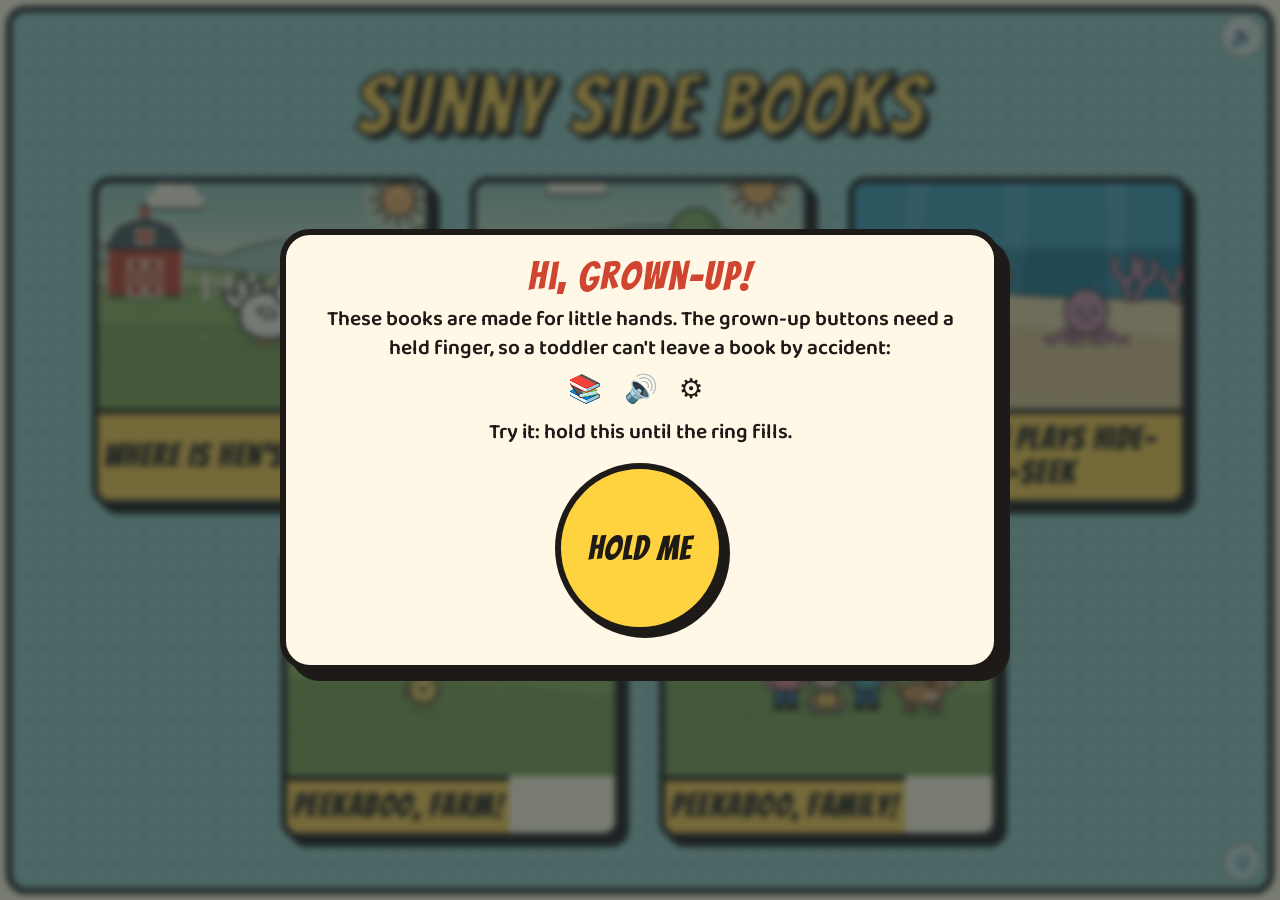
==== commit 87837fa4: "site: rebuild for looks (costumes, rooms, flaps) Co-Authored-By: Claude Opus 5.5 <noreply@anthropic." ====
--- a/site/index.html
+++ b/site/index.html
@@ -64,12 +64,11 @@
 #frame{position:fixed;inset:max(6px,env(safe-area-inset-top,0px)) max(6px,env(safe-area-inset-right,0px)) max(6px,env(safe-area-inset-bottom,0px)) max(6px,env(safe-area-inset-left,0px));
   border:6px solid var(--ink);border-radius:20px;pointer-events:none;box-shadow:0 0 0 30px #fff6d8;z-index:3}
 #home{position:fixed;top:calc(14px + env(safe-area-inset-top,0px));right:calc(66px + env(safe-area-inset-right,0px));width:48px;height:48px;border-radius:50%;border:4px solid var(--ink);background:#fff6d8;font-size:22px;padding:0;box-shadow:3px 3px 0 var(--ink);z-index:4}
-#shelf{overflow:auto;touch-action:pan-y;-webkit-overflow-scrolling:touch;position:fixed;inset:0;z-index:2;background:#8fc3b8 radial-gradient(#ffffff55 2px,transparent 2.5px) 0 0/18px 18px;display:flex;flex-direction:column;align-items:center;justify-content:flex-start;gap:3vh;padding:24px;box-sizing:border-box}
-#shelf>:first-child{margin-top:auto}#shelf>:last-child{margin-bottom:auto}
+#shelf{overflow:auto;position:fixed;inset:0;z-index:2;background:#8fc3b8 radial-gradient(#ffffff55 2px,transparent 2.5px) 0 0/18px 18px;display:flex;flex-direction:column;align-items:center;justify-content:center;gap:3vh;padding:24px;box-sizing:border-box}
 #shelf[hidden]{display:none}
-#shelf h1{max-width:100%;text-align:center;font:400 clamp(30px,8vw,84px) Bangers,var(--display);letter-spacing:3px;color:#f6c84c;-webkit-text-stroke:3px var(--ink);text-shadow:5px 5px 0 var(--ink);margin:0}
+#shelf h1{text-align:center;font:400 clamp(40px,7vw,84px) Bangers,var(--display);letter-spacing:3px;color:#f6c84c;-webkit-text-stroke:3px var(--ink);text-shadow:5px 5px 0 var(--ink);margin:0}
 #shelf .covers{display:flex;gap:3vw;flex-wrap:wrap;justify-content:center}
-#shelf button{width:clamp(140px,28vw,340px);border:6px solid var(--ink);border-radius:18px;background:#fff6d8;padding:0;overflow:hidden;box-shadow:8px 8px 0 var(--ink);display:flex;flex-direction:column}
+#shelf button{width:min(28vw,340px);min-width:200px;border:6px solid var(--ink);border-radius:18px;background:#fff6d8;padding:0;overflow:hidden;box-shadow:8px 8px 0 var(--ink);display:flex;flex-direction:column}
 #shelf button:active{transform:translate(4px,4px);box-shadow:4px 4px 0 var(--ink)}
 #shelf svg{width:100%;aspect-ratio:1.45;display:block}
 #shelf span{flex:1;display:flex;align-items:center;justify-content:center;font:400 clamp(20px,2.6vw,32px) Bangers,var(--display);letter-spacing:1.5px;color:var(--ink);padding:8px 6px 10px;border-top:5px solid var(--ink);background:#f6c84c}
@@ -137,9 +136,9 @@
 #holdTip{position:fixed;z-index:8;pointer-events:none;background:var(--paper);border:3px solid var(--ink);border-radius:12px;padding:4px 12px;font:700 15px var(--display);color:var(--ink);box-shadow:3px 3px 0 var(--ink);white-space:nowrap}
 #holdTip[hidden]{display:none}
 /* first open: a one-time card for the grown-up that teaches the hold by doing it, then offers the family screen */
-#hello{position:fixed;inset:0;z-index:7;overflow:auto;touch-action:pan-y;padding:12px;box-sizing:border-box;display:flex;align-items:center;justify-content:center;background:rgba(31,42,46,.6);backdrop-filter:blur(3px);-webkit-backdrop-filter:blur(3px)}
+#hello{position:fixed;inset:0;z-index:7;display:flex;align-items:center;justify-content:center;background:rgba(31,42,46,.6);backdrop-filter:blur(3px);-webkit-backdrop-filter:blur(3px)}
 #hello[hidden]{display:none}
-#hello .card{margin:auto;box-sizing:border-box;background:var(--paper);border:6px solid var(--ink);border-radius:30px;padding:20px clamp(14px,5vw,34px) 26px;box-shadow:10px 10px 0 var(--ink);text-align:center;color:var(--ink);font:600 clamp(16px,2.2vw,21px)/1.4 var(--display);max-width:min(92vw,640px)}
+#hello .card{background:var(--paper);border:6px solid var(--ink);border-radius:30px;padding:20px 34px 26px;box-shadow:10px 10px 0 var(--ink);text-align:center;color:var(--ink);font:600 clamp(16px,2.2vw,21px)/1.4 var(--display);max-width:min(92vw,640px)}
 #hello h2{margin:0 0 8px;font:400 clamp(26px,3.6vw,40px) Bangers,var(--display);letter-spacing:2px;color:#d0452f}
 #hello p{margin:8px 0}
 #hello .icons{font-size:1.3em;letter-spacing:.3em}
@@ -204,7 +203,11 @@
 .famRow button.on{outline:4px solid #d0452f;outline-offset:2px}
 .famRow button.on:not(.sw){background:var(--sun)}
 #famFoot{grid-column:1/-1;display:flex;gap:12px;align-items:center;justify-content:space-between}
-#famFoot small{opacity:.75}
+#famFoot small{opacity:.75;flex:1}
+#famLook{display:flex;gap:6px;align-items:center;font-weight:800}
+#famLook button{border:3px solid var(--ink);border-radius:14px;background:#efe9d8;font:700 14px var(--display);color:var(--ink);padding:2px 8px 2px 2px;min-height:52px;display:flex;align-items:center;gap:2px}
+#famLook button.on{background:var(--sun);outline:4px solid #d0452f;outline-offset:2px}
+#famLook svg{width:46px;height:46px}
 #famDone{font:800 22px var(--display);color:var(--ink);background:var(--sun);border:5px solid var(--ink);border-radius:18px;padding:8px 30px;box-shadow:4px 4px 0 var(--ink)}
 @media (max-width:700px){#fam .card{grid-template-columns:1fr;grid-template-rows:auto auto 160px minmax(0,1fr) auto}}
 .nudge{animation:nudge .5s ease-in-out}@keyframes nudge{0%,100%{transform:rotate(0)}25%{transform:rotate(-7deg)}50%{transform:rotate(6deg)}75%{transform:rotate(-3deg)}}
@@ -269,7 +272,7 @@
 <div id="pick" hidden><h2>Who's playing?</h2><div class="row"></div><div class="go"></div></div>
 <div id="fam" hidden><div class="card"><h2>Who is in our books?</h2><div id="famWho"></div>
   <svg id="famBig" viewBox="-170 -300 340 320" aria-hidden="true"></svg><div id="famEdit"></div>
-  <div id="famFoot"><small>Names and looks stay on this tablet. Nothing is sent anywhere.</small><button id="famDone">Done</button></div></div></div>
+  <div id="famFoot"><small>Names and looks stay on this tablet. Nothing is sent anywhere.</small><div id="famLook"></div><button id="famDone">Done</button></div></div></div>
 
 <script>
 const TABLES={"ages":{"2":{"findScale":1,"decoys":0,"hintMs":4000,"holdMs":1200,"pace":1,"letterTiles":false},"3":{"findScale":0.85,"decoys":1,"hintMs":8000,"holdMs":1200,"pace":0.87,"letterTiles":true},"4":{"findScale":0.7,"decoys":2,"hintMs":14000,"holdMs":800,"pace":0.73,"letterTiles":true},"5":{"findScale":0.55,"decoys":4,"hintMs":20000,"holdMs":800,"pace":0.6,"letterTiles":true}},"auto":{"about":"per critter on the page, by the age being played: up when every critter is found within upMs each and no hint came, down when one is still hidden after downMs each; a hint never steps down. Scott, 2026-11-02, from the toddler bots","2":{"upMs":4000,"downMs":15000},"3":{"upMs":3000,"downMs":12000},"4":{"upMs":3000,"downMs":12000},"5":{"upMs":2500,"downMs":9000}},"hintShowMs":2600,"bots":{"about":"the toddler bots fail a page whose median time per critter or give-up rate is over its age's band; set 2026-11-02 from the bots' own numbers with about 25% headroom, the way the size budgets were","band":{"2":{"perFindP50Ms":13000,"gaveUp":0.15},"3":{"perFindP50Ms":10000,"gaveUp":0.1},"4":{"perFindP50Ms":13000,"gaveUp":0.15},"5":{"perFindP50Ms":12000,"gaveUp":0.1}},"harderThanAge":1.4,"minRuns":50},"tap":{"minCss":64,"findHitR":95,"decoyR":60},"burstMs":1500,"sound":{"masterGain":1},"perches":{"meadow":[{"x":250,"y":822,"on":"pink flower","open":true,"fit":["ladybug","bee"]},{"x":520,"y":832,"on":"cream flower","open":true,"fit":["ladybug","bee"]},{"x":380,"y":870,"on":"yellow flower","open":true,"fit":["ladybug","bee"]},{"x":160,"y":884,"on":"purple flower","open":true,"fit":["ladybug","bee"]},{"x":1095,"y":615,"on":"tree, low leaves","open":true},{"x":1240,"y":612,"on":"tree, right leaves","open":true},{"x":640,"y":292,"on":"cloud edge","open":true,"for":["bee"]},{"x":1125,"y":828,"on":"tree foot","open":true,"fit":["caterpillar","snail"]},{"x":760,"y":925,"on":"under a leaf","open":false,"cover":{"who":"leaf","x":690,"y":990,"args":[-6,1.3]},"fit":["caterpillar","snail"]},{"x":920,"y":800,"on":"in the grass","open":false,"cover":{"who":"tuft","x":920,"y":870,"args":["#6b8a45",1]}},{"x":1420,"y":900,"on":"by a pebble","open":false,"cover":{"who":"pebble","x":1400,"y":950,"args":[1.2]},"fit":["caterpillar","snail"]}],"yard":[{"x":660,"y":640,"on":"fence post","open":true},{"x":960,"y":640,"on":"fence post","open":true},{"x":1160,"y":640,"on":"fence post","open":true},{"x":1460,"y":900,"on":"pink flower","open":true,"fit":["ladybug","bee"]},{"x":1540,"y":928,"on":"yellow flower","open":true,"fit":["ladybug","bee"]},{"x":1445,"y":598,"on":"tree, low leaves","open":true},{"x":470,"y":560,"on":"barn roof edge","open":true},{"x":440,"y":262,"on":"cloud edge","open":true,"for":["bee"]},{"x":860,"y":930,"on":"in the grass","open":false,"cover":{"who":"tuft","x":860,"y":1000,"args":["#6b8a45",1]},"fit":["caterpillar","snail"]},{"x":1310,"y":880,"on":"under a leaf","open":false,"cover":{"who":"leaf","x":1240,"y":950,"args":[-8,1.2]},"fit":["caterpillar","snail"]},{"x":640,"y":800,"on":"by a pebble","open":false,"cover":{"who":"pebble","x":620,"y":850,"args":[1.2]}}],"barn":[{"x":1335,"y":700,"on":"top of the hay","open":true},{"x":1180,"y":800,"on":"hay bale side","open":true},{"x":545,"y":555,"on":"ladder rung","open":true},{"x":537,"y":635,"on":"ladder rung","open":true},{"x":1230,"y":565,"on":"window sill","open":true},{"x":800,"y":318,"on":"the beam","open":true,"for":["bee","ladybug"]},{"x":300,"y":620,"on":"the post","open":true},{"x":700,"y":920,"on":"in the straw","open":false,"cover":{"who":"tuft","x":700,"y":990,"args":["#c99a3e",1]},"fit":["caterpillar","snail"]},{"x":1000,"y":860,"on":"in the straw","open":false,"cover":{"who":"tuft","x":1000,"y":930,"args":["#c99a3e",1]}}],"pond":[{"x":130,"y":900,"on":"yellow flower","open":true,"fit":["ladybug","bee"]},{"x":220,"y":937,"on":"pink flower","open":true,"fit":["ladybug","bee"]},{"x":680,"y":846,"on":"lily pad","open":true},{"x":905,"y":866,"on":"lily pad","open":true},{"x":560,"y":730,"on":"reed top","open":true},{"x":1345,"y":700,"on":"pine branch","open":true},{"x":1500,"y":738,"on":"pine branch","open":true},{"x":1070,"y":250,"on":"cloud edge","open":true,"for":["bee"]},{"x":700,"y":945,"on":"pond edge","open":false,"cover":{"who":"tuft","x":690,"y":1015,"args":["#6b8a45",1]},"fit":["caterpillar","snail"]},{"x":1200,"y":930,"on":"by a pebble","open":false,"cover":{"who":"pebble","x":1180,"y":980,"args":[1.2]},"fit":["caterpillar","snail"]},{"x":380,"y":880,"on":"in the grass","open":false,"cover":{"who":"tuft","x":380,"y":950,"args":["#6b8a45",1]}}],"garden":[{"x":160,"y":712,"on":"cabbage","open":true},{"x":360,"y":712,"on":"cabbage","open":true},{"x":240,"y":785,"on":"cabbage","open":true},{"x":560,"y":722,"on":"carrot top","open":true},{"x":1330,"y":636,"on":"scarecrow arm","open":true},{"x":1470,"y":552,"on":"scarecrow hat","open":true},{"x":1560,"y":918,"on":"yellow flower","open":true,"fit":["ladybug","bee"]},{"x":470,"y":262,"on":"cloud edge","open":true,"for":["bee"]},{"x":1000,"y":930,"on":"the soil","open":false,"cover":{"who":"tuft","x":1000,"y":1000,"args":["#6b8a45",1]},"fit":["caterpillar","snail"]},{"x":760,"y":850,"on":"under a leaf","open":false,"cover":{"who":"leaf","x":700,"y":920,"args":[-8,1.2]},"fit":["caterpillar","snail"]},{"x":1150,"y":800,"on":"by a pebble","open":false,"cover":{"who":"pebble","x":1130,"y":850,"args":[1.2]}}],"night":[{"x":1300,"y":402,"on":"the moon","open":true},{"x":1235,"y":330,"on":"moon tip","open":true},{"x":480,"y":545,"on":"barn roof edge","open":true},{"x":330,"y":518,"on":"window sill","open":true},{"x":420,"y":650,"on":"barn wall","open":true},{"x":906,"y":810,"on":"by a firefly","open":true},{"x":1208,"y":940,"on":"by a firefly","open":true},{"x":700,"y":930,"on":"in the grass","open":false,"cover":{"who":"tuft","x":700,"y":1000,"args":["#24403a",1]},"fit":["caterpillar","snail"]},{"x":1100,"y":900,"on":"by a pebble","open":false,"cover":{"who":"pebble","x":1080,"y":950,"args":[1.2,"#5e6a66"]}}],"reef":[{"x":230,"y":668,"on":"the rock","open":true},{"x":300,"y":690,"on":"coral tip","open":true},{"x":1255,"y":615,"on":"coral tip","open":true},{"x":1500,"y":665,"on":"coral tip","open":true},{"x":1540,"y":755,"on":"kelp foot","open":true},{"x":700,"y":930,"on":"the sand","open":true},{"x":1000,"y":900,"on":"the sand","open":true},{"x":600,"y":850,"on":"behind a rock","open":false,"cover":{"who":"rockS","x":560,"y":880,"s":0.5}},{"x":900,"y":960,"on":"behind coral","open":false,"cover":{"who":"coral","x":860,"y":1020,"args":["#e58a8a",0.5]}}],"kelp":[{"x":1430,"y":712,"on":"the rock","open":true},{"x":220,"y":785,"on":"kelp foot","open":true},{"x":1340,"y":785,"on":"kelp foot","open":true},{"x":700,"y":940,"on":"the sand","open":true},{"x":900,"y":920,"on":"the sand","open":true},{"x":560,"y":880,"on":"the sand","open":true},{"x":1000,"y":860,"on":"behind a rock","open":false,"cover":{"who":"rockS","x":960,"y":890,"s":0.5}},{"x":800,"y":980,"on":"behind coral","open":false,"cover":{"who":"coral","x":760,"y":1040,"args":["#ef9a4f",0.5]}}],"sand":[{"x":1330,"y":630,"on":"the big rock","open":true},{"x":200,"y":690,"on":"the small rock","open":true},{"x":1480,"y":650,"on":"coral tip","open":true},{"x":600,"y":880,"on":"the sand","open":true},{"x":900,"y":850,"on":"the sand","open":true},{"x":1100,"y":900,"on":"the sand","open":true},{"x":450,"y":930,"on":"behind a rock","open":false,"cover":{"who":"rockS","x":410,"y":960,"s":0.5}},{"x":800,"y":960,"on":"behind coral","open":false,"cover":{"who":"coral","x":760,"y":1020,"args":["#c58b9e",0.5]}}],"deep":[{"x":1280,"y":670,"on":"the rock","open":true},{"x":1500,"y":775,"on":"kelp foot","open":true},{"x":120,"y":785,"on":"kelp foot","open":true},{"x":600,"y":920,"on":"the sand","open":true},{"x":900,"y":900,"on":"the sand","open":true},{"x":400,"y":950,"on":"the sand","open":true},{"x":1000,"y":860,"on":"behind a rock","open":false,"cover":{"who":"rockS","x":960,"y":890,"s":0.5}},{"x":700,"y":990,"on":"behind a rock","open":false,"cover":{"who":"rockS","x":660,"y":1020,"s":0.45}}]},"onTop":{"hive":[{"dx":-125,"dy":-6,"open":true,"fit":["caterpillar","snail"]},{"dx":125,"dy":-6,"open":true,"fit":["caterpillar","snail"]},{"dx":0,"dy":-248,"open":true}],"rock":[{"dx":0,"dy":-70,"open":true}],"hay":[{"dx":0,"dy":-96,"open":true}],"tree":[{"dx":-90,"dy":-312,"open":true},{"dx":75,"dy":-325,"open":true}],"cabbage":[{"dx":0,"dy":-108,"open":true}],"rockS":[{"dx":-10,"dy":-100,"open":true}],"log":[{"dx":0,"dy":-72,"open":true}],"mushroom":[{"dx":0,"dy":-138,"open":true}]}};
@@ -602,6 +605,190 @@
 sfx.woof=()=>{ [0,.2].forEach(d=>voice(330,200,.13,{type:'sawtooth',lp:900,vol:.09,delay:d})); };
 sfx.meow=()=>{ voice(520,820,.18,{type:'triangle',lp:2200,vol:.08}); voice(820,480,.32,{type:'triangle',lp:2200,vol:.08,delay:.18}); };
 sfx.squish=()=>{ tone(320,180,.18,'sine',.14); tone(600,900,.12,'sine',.08,.16); };
+
+/* Looks: a family picks one on the family screen. A look redraws kit pieces (same footprint, door and perches as the
+   piece it replaces) and dresses the cast over their clothes; face, skin and hair stay so a kid still knows who is who.
+   make() patches P and SCENE in place and returns scene colors to swap; applyLook() puts the default back first. */
+/* a costume goes inside the piece's <g class="anim"> so it moves and scales with the wearer */
+const dress=(fn,behind,front)=>(x,y,...a)=>{ const s=fn(x,y,...a), m=/<g class="anim"[^>]*>/.exec(s); if(!m) return s;
+  const open=m.index+m[0].length, re=/<g[\s>]|<\/g>/g; re.lastIndex=open; let d=1, t;
+  while(d&&(t=re.exec(s))) d+=t[0]==='</g>'?-1:1;
+  const close=t?t.index:s.length;
+  return s.slice(0,open)+(behind?behind(...a):'')+s.slice(open,close)+(front?front(...a):'')+s.slice(close); };
+/* the same drawing in a look's colors: swap(P.hay,{'#e2b860':'#d7e0e0'}) */
+const swap=(fn,map)=>(...a)=>{ let t=fn(...a); for(const k in map) t=t.split(k).join(map[k]); return t; };
+const LOOKS={
+fantasy:{name:'Fantasy',make:()=>{
+  const COLORS={'#6fa79f':'#9c93c9','#9dbba6':'#b7aed6','#a9bf74':'#9fbf86','#8fae5a':'#8fb27a','#7f9e4f':'#7ea36c','#6b8a45':'#6a8f5c'};
+  const sky0=P.sky;
+  P.sky=c=>c==='night'?sky0(c):`<defs><linearGradient id="fanSky" x1="0" y1="0" x2="0" y2="1"><stop offset="0" stop-color="#9c93c9"/><stop offset="1" stop-color="#f1d6c8"/></linearGradient></defs>
+    <rect x="-2000" y="-2000" width="5600" height="2700" fill="url(#fanSky)"/>`;
+  const stone='#c9c1d6', stoneD='#a79fbd', roof='#6a5aa8', trim='#f4ead2';
+  const turret=(tx)=>`<rect x="${tx-40}" y="-330" width="80" height="330" fill="${stone}" ${L(6,OUT)}/>
+    <path d="M${tx-52} -326 L${tx} -440 L${tx+52} -326 Z" fill="${roof}" ${L(6,OUT)}/>
+    <path d="M${tx} -440 V-478" ${L(4,OUT)}/><path d="M${tx} -478 l40 10 l-40 10 z" fill="#e58a8a" ${L(3,OUT)}/>
+    <path d="M${tx-14} -260 v-26 a14 14 0 0 1 28 0 v26 z" fill="#4b3f78" ${L(4,OUT)}/>`;
+  P.barn=(x,y)=>{ let blocks=''; for(let r=0;r<5;r++) for(let c=0;c<6;c++) blocks+=`<rect x="${-120+c*48+(r%2?24:0)}" y="${-196+r*40}" width="44" height="36" rx="5" fill="none" stroke="${stoneD}" stroke-width="3"/>`;
+    const merlons=Array.from({length:6},(_,i)=>`<rect x="${-118+i*44}" y="-232" width="28" height="36" fill="${stone}" ${L(5,OUT)}/>`).join('');
+    return `<g class="tap" data-react="boing" data-say="Castle!" transform="translate(${x} ${y})"><g class="anim">
+    ${turret(-150)}${turret(150)}${merlons}
+    <path d="M-120 0 V-200 H120 V0 Z" fill="${stone}" ${L(6,OUT)}/><g clip-path="none">${blocks}</g>
+    <path d="M-70 0 V-110 A70 52 0 0 1 70 -110 V0 Z" fill="#7a4b8f" stroke="${trim}" stroke-width="9"/>
+    <path d="M0 -162 V0" stroke="${trim}" stroke-width="6"/><circle cx="-16" cy="-70" r="6" fill="#f0c055"/><circle cx="16" cy="-70" r="6" fill="#f0c055"/>
+    <path d="M-150 -330 V0 M150 -330 V0" stroke="none"/></g></g>`; };
+  const tree0=P.tree;
+  P.tree=(x,y,s=1)=>tree0(x,y,s).replace(/#5f8048/g,'#9a6fb0').replace(/#6f914e/g,'#b085c4').replace(/#7a9c54/g,'#c29ad3').replace(/#86a85c/g,'#d2aee0').replace(/#a3bf72/g,'#ead0f0')
+    .replace(/<\/g><\/g>$/,[[-90,-250],[40,-320],[90,-230],[-30,-200]].map(([a,b])=>`<path d="M${a} ${b-14} l4 10 l10 4 l-10 4 l-4 10 l-4 -10 l-10 -4 l10 -4 z" fill="#fff3c0"/>`).join('')+'</g></g>');
+  const fence0=P.fence;
+  P.fence=(x0,x1,y)=>{ let t=`<path d="M${x0-20} ${y} V${y-62} H${x1+20} V${y} Z" fill="${stone}" ${L(5,OUT)}/>`;
+    for(let x=x0;x<=x1;x+=60) t+=`<path d="M${x} ${y-62} V${y}" stroke="${stoneD}" stroke-width="3"/>`;
+    t+=`<path d="M${x0-20} ${y-31} H${x1+20}" stroke="${stoneD}" stroke-width="3"/>`;
+    return `<g class="nohit">${t}</g>`; };
+  const sparkles=()=>Array.from({length:9},(_,i)=>{ const x=120+i*170, y=120+(i*97)%300, r=6+(i%3)*3;
+    return `<path class="nohit" d="M${x} ${y-r*2} l${r*.5} ${r*1.5} l${r*1.5} ${r*.5} l${-r*1.5} ${r*.5} l${-r*.5} ${r*1.5} l${-r*.5} ${-r*1.5} l${-r*1.5} ${-r*.5} l${r*1.5} ${-r*.5} z" fill="#fff6d8" opacity=".85"/>`; }).join('');
+  const yard0=SCENE.yard; SCENE.yard=()=>yard0()+sparkles();
+  /* the cast dresses up: face, skin and hair stay, so a kid still knows who is who */
+  const gold='#f0c055', robe='#6a5aa8', ermine='#fbf6ea';
+  const crown=(m,big)=>{ const r=ROLE[m.role]||ROLE.grownup, top=r.hy-r.hr+6, w=big?34:28;
+    return `<path d="M${-w} ${top} l0 -30 l${w/2} 14 l${w/2} -24 l${w/2} 24 l${w/2} -14 l0 30 z" fill="${gold}" ${S(4)}/><circle cx="0" cy="${top-34}" r="5" fill="#e58a8a" ${S(2)}/><circle cy="${top-12}" r="5" fill="#8d86c6"/>`; };
+  const cape=m=>{ const {sh,bw}=ROLE[m.role]||ROLE.grownup, long=m.role==='grownup', end=long?-8:-30, fl=long?40:26, c=m.role==='grownup'?robe:'#d9826f';
+    return `<path d="M${-bw+4} ${sh+4} Q${-bw-fl} ${(sh+end)/2} ${-bw-fl} ${end} L${bw+fl} ${end} Q${bw+fl} ${(sh+end)/2} ${bw-4} ${sh+4} Z" fill="${c}" ${S(5)}/>`; };
+  const front=m=>{ const {sh,wa,bw}=ROLE[m.role]||ROLE.grownup;
+    let s=`<path d="M${-bw+2} ${sh+8} q${bw-2} 22 ${2*bw-4} 0" fill="none" ${L(14,OUT)}/><path d="M${-bw+2} ${sh+8} q${bw-2} 22 ${2*bw-4} 0" fill="none" ${L(9,m.role==='grownup'?ermine:gold)}/>`;
+    s+=`<path d="M${-bw+4} ${wa-12} H${bw-4}" ${L(12,OUT)}/><path d="M${-bw+4} ${wa-12} H${bw-4}" ${L(7,gold)}/>`;
+    s+=`<path d="M0 ${(sh+wa)/2-14} l5 10 l11 2 l-8 8 l2 11 l-10 -5 l-10 5 l2 -11 l-8 -8 l11 -2 z" fill="${gold}" ${S(3)}/>`;
+    if(m.role==='kid'){ const hx=bw+10, hy=sh+16+(wa-sh)*.75; s+=`<path d="M${hx} ${hy} l28 -70" ${L(7,OUT)}/><path d="M${hx+28} ${hy-90} l6 14 l15 2 l-11 10 l3 15 l-13 -7 l-13 7 l3 -15 l-11 -10 l15 -2 z" fill="#fff3c0" ${S(3.5)}/>`; }
+    return s+crown(m,m.role==='grownup'); };
+  P.person=dress(P.person,(m={})=>cape(m),(m={})=>front(m));
+  const wing=(x,y,c,d=1)=>`<path d="M${x} ${y} q${d*-20} -60 ${d*-70} -66 q${d*16} 20 ${d*6} 34 q${d*24} -6 ${d*30} 14 q${d*14} -2 ${d*34} 18 z" fill="${c}" ${S(4)}/>`;
+  P.pet=dress(P.pet,(m={})=>wing(-6,-84,'#9c93c9'),(m={})=>{ const cat=m.type==='cat', hx=cat?46:58, hy=cat?-96:-112;
+    return `<path d="M${hx-4} ${hy-34} l6 -30 l8 30 z" fill="${gold}" ${S(3.5)}/>`; });
+  P.cow=dress(P.cow,()=>`<path d="M-128 -64 q-26 -6 -30 22 q14 -10 24 0 q-2 -14 10 -16" fill="#b7aed6" ${S(4)}/>`,
+    ()=>`<path d="M98 -200 L112 -268 L124 -200 Z" fill="${gold}" ${S(4)}/><path d="M102 -214 l18 -6 M106 -234 l14 -5 M110 -252 l8 -3" ${L(3,OUT)}/>`
+      +`<path d="M64 -186 q-14 -20 0 -40 q4 22 18 28 z" fill="#e9b5c0" ${S(3.5)}/>`);
+  P.pig=dress(P.pig,()=>`<g opacity=".9"><ellipse cx="-24" cy="-140" rx="34" ry="52" fill="#d9ecf5" transform="rotate(-30 -24 -140)" ${S(4)}/><ellipse cx="18" cy="-146" rx="30" ry="48" fill="#ead0f0" transform="rotate(18 18 -146)" ${S(4)}/></g>`);
+  P.hen=dress(P.hen,()=>`<path d="M-48 -78 q-70 -40 -60 -110 q20 40 44 50 q-20 -50 4 -86 q10 50 34 74 z" fill="#d9826f" ${S(4)}/><path d="M-60 -100 q-24 -40 -20 -70" fill="none" ${L(5,'#f0c055')}/>`,
+    ()=>`<path d="M26 -124 l0 -22 l8 10 l8 -14 l8 14 l8 -10 l0 22 z" fill="${gold}" ${S(3)}/>`);
+
+  /* rooms: the barn inside is a castle hall, the night barn a castle with one window lit */
+  P.barnInside=()=>{ let t=`<rect x="-2000" y="-2000" width="5600" height="2720" fill="#b7aed6"/>`;
+    for(let r=0;r<14;r++) for(let c=-3;c<17;c++) t+=`<rect x="${c*120+(r%2?60:0)}" y="${-100+r*60}" width="112" height="52" rx="8" fill="none" stroke="#9c93c9" stroke-width="4"/>`;
+    t+=`<path d="M-2000 330 H3600" ${L(26,'#6a5aa8')}/><path d="M-2000 318 H3600" stroke="${gold}" stroke-width="5"/>
+      <path d="M1120 550 V450 A110 110 0 0 1 1340 450 V550 Z" fill="#d9ecf5" stroke="${trim}" stroke-width="12"/><path d="M1230 340 V550 M1120 465 H1340" stroke="${trim}" stroke-width="8"/>
+      <path d="M1120 550 L900 1000 H1700 L1340 550 Z" fill="#fff3c0" opacity=".25"/>
+      ${[300,820].map(bx=>`<path d="M${bx-60} 344 h120 v230 l-60 -42 l-60 42 z" fill="#d9826f" ${L(6,OUT)}/><path d="M${bx} 420 l8 16 l17 3 l-12 12 l3 17 l-16 -8 l-16 8 l3 -17 l-12 -12 l17 -3 z" fill="${gold}" ${S(3)}/>`).join('')}
+      <path d="M-2000 720 H3600 V4000 H-2000 Z" fill="#e8d3a8"/>`;
+    for(let c=-2;c<16;c++) t+=`<path d="M${c*130} 720 L${c*130-60+(c%2)*20} 1100" stroke="#d3b98a" stroke-width="4"/>`;
+    t+=`<path d="M-2000 840 H3600 M-2000 980 H3600" stroke="#d3b98a" stroke-width="4"/><ellipse cx="700" cy="900" rx="520" ry="80" fill="#8d86c6" ${L(6,OUT)}/><ellipse cx="700" cy="900" rx="480" ry="62" fill="none" stroke="${gold}" stroke-width="6"/>`;
+    return t; };
+  P.barnNight=(x,y)=>{ const tw=tx=>`<rect x="${tx-40}" y="-330" width="80" height="330" fill="#3d3560"/><path d="M${tx-52} -326 L${tx} -440 L${tx+52} -326 Z" fill="#2a2546"/>`;
+    return `<g transform="translate(${x} ${y})">${tw(-150)}${tw(150)}${Array.from({length:6},(_,i)=>`<rect x="${-118+i*44}" y="-232" width="28" height="36" fill="#3d3560"/>`).join('')}
+    <path d="M-120 0 V-200 H120 V0 Z" fill="#3d3560"/><path d="M-164 -290 v-26 a14 14 0 0 1 28 0 v26 z" fill="#f2c35a"/><path d="M-164 -290 v-26 a14 14 0 0 1 28 0 v26 z" fill="#fff3c0" opacity=".4" class="blink"/>
+    <path d="M-70 0 V-110 A70 52 0 0 1 70 -110 V0 Z" fill="#2a2546"/></g>`; };
+  const hay0=P.hay, hayC={'#8a5e3c':'#6a5aa8'}; P.hay=swap(hay0,hayC);
+  /* flaps: same size and hinge as the farm's, drawn for the castle */
+  const arch=(w,h)=>`M0 ${h} V${w/2} A${w/2} ${w/2} 0 0 1 ${w} ${w/2} V${h} Z`;
+  FLAP.door={...FLAP.door,front:(w,h)=>`<path d="${arch(w,h)}" fill="#7a4b8f" stroke="${trim}" stroke-width="10"/><path d="${arch(w,h)}" fill="none" ${L(6,OUT)}/>
+      ${[.33,.66].map(f=>`<path d="M${w*f} ${w*.12} V${h-6}" stroke="#5f3a75" stroke-width="6"/>`).join('')}<path d="M8 ${h*.4} H${w-8} M8 ${h*.78} H${w-8}" ${L(9,gold)}/>
+      <circle cx="${w-26}" cy="${h*.6}" r="11" fill="none" ${L(6,gold)}/>`,
+    back:(w,h)=>`<path d="${arch(w,h)}" fill="#4b3f78" ${L(6,OUT)}/><path d="M0 ${h*.4} H${w} M0 ${h*.78} H${w}" ${L(4,'#3a2f60')}/>`};
+  const sparkle=(x,y,r=8)=>`<path d="M${x} ${y-r*2} l${r*.5} ${r*1.5} l${r*1.5} ${r*.5} l${-r*1.5} ${r*.5} l${-r*.5} ${r*1.5} l${-r*.5} ${-r*1.5} l${-r*1.5} ${-r*.5} l${r*1.5} ${-r*.5} z" fill="#fff3c0" ${S(2)}/>`;
+  const bush0=FLAP.bush;
+  FLAP.bush={...bush0,front:(w,h)=>swap(bush0.front,{'#5f8048':'#9a6fb0','#86a85c':'#d2aee0'})(w,h)+sparkle(w*.2,h*.3)+sparkle(w*.82,h*.25,6),back:swap(bush0.back,{'#3f6b36':'#6a4f86'})};
+  const wave=(w,h)=>`M0 0 H${w} V${h-20} q-${w/8} 22 -${w/4} 0 q-${w/8} 22 -${w/4} 0 q-${w/8} 22 -${w/4} 0 q-${w/8} 22 -${w/4} 0 Z`;
+  FLAP.blanket={...FLAP.blanket,front:(w,h)=>`<path d="${wave(w,h)}" fill="#6a5aa8" ${L(6,OUT)}/><path d="M0 18 H${w}" ${L(7,gold)}/>`
+      +Array.from({length:7},(_,i)=>sparkle(w*(i>3?.25+(i-4)*.25:.12+i*.253),h*(i>3?.72:.42),7)).join('')};
+  FLAP.box={...FLAP.box,front:(w,h)=>`<rect width="${w}" height="${h}" rx="10" fill="#8a5e3c" ${L(6,OUT)}/><path d="M0 ${h*.32} H${w}" ${L(6,OUT)}/>
+      ${[.16,.84].map(f=>`<rect x="${w*f-9}" width="18" height="${h}" fill="${gold}" ${L(3,OUT)}/>`).join('')}
+      <rect x="${w/2-22}" y="${h*.22}" width="44" height="48" rx="8" fill="${gold}" ${L(4,OUT)}/><text x="${w/2}" y="${h*.22+38}" text-anchor="middle" font-family="Bangers,sans-serif" font-size="34" fill="#7a5530">?</text>`,
+    back:(w,h)=>`<rect width="${w}" height="${h}" rx="10" fill="#5e3f28" ${L(6,OUT)}/>`};
+  const hayF=FLAP.hay; FLAP.hay={...hayF,front:swap(hayF.front,hayC)};
+  const reeds0=FLAP.reeds; FLAP.reeds={...reeds0,front:(w,h)=>swap(reeds0.front,{'#7f9e4f':'#9c93c9','#8a5e3c':gold})(w,h),back:swap(reeds0.back,{'#5f8048':'#6a4f86'})};
+  return COLORS;
+}},
+robots:{name:'Robots',make:()=>{
+  const COLORS={'#9dbba6':'#a9c3c8','#a9bf74':'#9db98a','#8fae5a':'#8aae7a','#7f9e4f':'#7a9e6c','#6b8a45':'#66895c'};
+  const sky0=P.sky;
+  P.sky=c=>c==='night'?sky0(c):`<defs><linearGradient id="botSky" x1="0" y1="0" x2="0" y2="1"><stop offset="0" stop-color="#6f98a6"/><stop offset="1" stop-color="#d6e4dc"/></linearGradient>
+    <pattern id="botGrid" width="80" height="80" patternUnits="userSpaceOnUse"><path d="M80 0 H0 V80" fill="none" stroke="#f4ead2" stroke-width="2" opacity=".18"/></pattern></defs>
+    <rect x="-2000" y="-2000" width="5600" height="2700" fill="url(#botSky)"/><rect x="-2000" y="-2000" width="5600" height="2700" fill="url(#botGrid)"/>`;
+  const steel='#9fb0b4', steelD='#7d8f94', trim='#f4ead2', rivet=(x,y)=>`<circle cx="${x}" cy="${y}" r="5" fill="#d7e0e0" ${L(2,OUT)}/>`;
+  const gear=(r,teeth,fill)=>Array.from({length:teeth},(_,i)=>`<rect x="-9" y="${-r-16}" width="18" height="22" rx="3" fill="${fill}" ${L(4,OUT)} transform="rotate(${i*360/teeth})"/>`).join('')+`<circle r="${r}" fill="${fill}" ${L(5,OUT)}/>`;
+  P.barn=(x,y)=>{ let panels='', rivets=''; for(let px=-160;px<=160;px+=80){ panels+=`<path d="M${px} -200 V0" stroke="${steelD}" stroke-width="4"/>`; rivets+=rivet(px+8,-188)+rivet(px+8,-12); }
+    let slats=''; for(let sy=-140;sy<0;sy+=18) slats+=`<path d="M-70 ${sy} H70" stroke="#5f7378" stroke-width="4"/>`;
+    return `<g class="tap" data-react="boing" data-say="Workshop!" transform="translate(${x} ${y})"><g class="anim">
+    <path d="M0 -300 V-380" ${L(6,OUT)}/><circle cy="-388" r="14" fill="#e58a8a" ${L(4,OUT)}/>
+    <path d="M-176 -196 L-176 -250 Q0 -330 176 -250 L176 -196 Z" fill="#5f7378" ${L(6,OUT)}/>
+    <path d="M-160 0 V-200 H160 V0 Z" fill="${steel}" ${L(6,OUT)}/>${panels}${rivets}
+    <g transform="translate(0 -250)">${gear(30,8,'#f0c055')}<circle r="10" fill="${OUT}"/></g>
+    <rect x="-70" y="-150" width="140" height="150" fill="#8a9fa4" stroke="${trim}" stroke-width="9"/>${slats}
+    <rect x="-20" y="-24" width="40" height="10" rx="5" fill="${OUT}"/></g></g>`; };
+  P.tree=(x,y,s=1)=>`<g class="tap" data-react="shake" transform="translate(${x} ${y}) scale(${s})"><g class="anim">
+    <rect x="-16" y="-200" width="32" height="200" fill="${steel}" ${L(5,OUT)}/>${rivet(0,-170)}${rivet(0,-100)}${rivet(0,-30)}
+    <path d="M0 -150 L-70 -200 M0 -120 L70 -170" ${L(10,OUT)}/><path d="M0 -150 L-70 -200 M0 -120 L70 -170" stroke="${steel}" stroke-width="5"/>
+    ${[[-90,-230,70],[80,-240,76],[-5,-320,86]].map(([a,b,r])=>`<g transform="translate(${a} ${b})">${gear(r,10,'#7fae8a')}<circle r="${r*.55}" fill="#9cc6a3"/><circle r="${r*.18}" fill="${OUT}"/></g>`).join('')}</g></g>`;
+  P.sun=(x,y)=>`<g class="tap" data-react="spin" data-say="Hello sun!" transform="translate(${x} ${y})"><g class="anim" style="transform-origin:50% 50%">
+    ${gear(70,12,'#f2a24e')}<circle r="54" fill="#f6bb6a"/>
+    <rect x="-32" y="-22" width="20" height="14" rx="4" fill="#7a3b1e"/><rect x="12" y="-22" width="20" height="14" rx="4" fill="#7a3b1e"/>
+    <path d="M-24 12 q24 22 48 0" fill="none" ${L(6,'#7a3b1e')}/><circle cx="-38" cy="10" r="9" fill="#e9874a" opacity=".6"/><circle cx="38" cy="10" r="9" fill="#e9874a" opacity=".6"/></g></g>`;
+  P.fence=(x0,x1,y)=>{ let t=`<path d="M${x0} ${y-72} H${x1} M${x0} ${y-34} H${x1}" ${L(14,OUT)}/><path d="M${x0} ${y-72} H${x1} M${x0} ${y-34} H${x1}" stroke="${steel}" stroke-width="8"/>`;
+    for(let x=x0;x<=x1;x+=100) t+=`<rect x="${x-10}" y="${y-110}" width="20" height="110" fill="${steel}" ${L(4,OUT)}/>${rivet(x,y-72)}${rivet(x,y-34)}`;
+    return `<g class="nohit">${t}</g>`; };
+  /* the cast suits up: face, skin and hair stay, so a kid still knows who is who */
+  const panel=(w,h,c='#cdd8d9')=>`<rect x="${-w/2}" y="${-h/2}" width="${w}" height="${h}" rx="10" fill="${c}" ${S(4)}/>`;
+  const front=m=>{ const r=ROLE[m.role]||ROLE.grownup, {sh,wa,bw,hy,hr}=r, top=hy-hr+4, cy=(sh+wa)/2+4, w=bw*1.25, h=(wa-sh)*.62;
+    let s=`<g transform="translate(0 ${cy})">${panel(w,h)}<circle cx="${-w*.22}" cy="${-h*.18}" r="${Math.min(9,h*.14)}" fill="#e58a8a" ${S(3)}/><circle cx="${w*.05}" cy="${-h*.18}" r="${Math.min(9,h*.14)}" fill="#f0c055" ${S(3)}/>`
+      +`<circle cx="${w*.3}" cy="${-h*.18}" r="${Math.min(9,h*.14)}" fill="#7fae8a" ${S(3)}/><path d="M${-w*.3} ${h*.2} h${w*.6}" ${L(6,'#5f7378')}/></g>`;
+    s+=[-1,1].map(d=>`<circle cx="${d*(bw-4)}" cy="${sh+10}" r="15" fill="${steel}" ${S(4)}/>`+rivet(d*(bw-4),sh+10)).join('');
+    s+=`<path d="M${-hr-4} ${top+20} Q0 ${top-18} ${hr+4} ${top+20}" fill="none" ${L(8,'#5f7378')}/>`+[-1,1].map(d=>`<rect x="${d*(hr+4)-9}" y="${hy-14}" width="18" height="28" rx="6" fill="${steel}" ${S(4)}/>`).join('');
+    s+=`<path d="M0 ${top-6} v-34" ${L(4,OUT)}/><circle cy="${top-44}" r="10" fill="${m.role==='grownup'?'#f0c055':'#e58a8a'}" ${S(3)}/>`;
+    return s; };
+  P.person=dress(P.person,null,(m={})=>front(m));
+  P.pet=dress(P.pet,null,(m={})=>{ const cat=m.type==='cat', hx=cat?46:58, hy=cat?-96:-112, bx=cat?-6:-10, by=cat?-54:-62;
+    return `<g transform="translate(${bx-14} ${by-4})">${panel(46,30)}${rivet(-14,0)}${rivet(14,0)}</g><path d="M${hx-6} ${hy-34} v-26" ${L(4,OUT)}/><circle cx="${hx-6}" cy="${hy-64}" r="8" fill="#e58a8a" ${S(3)}/>`; });
+  P.cow=dress(P.cow,null,()=>`<g transform="translate(-10 -100)">${panel(70,44)}<circle cx="-14" r="10" fill="#f0c055" ${S(3)}/><path d="M6 -8 h18 M6 6 h18" ${L(5,'#5f7378')}/></g>`
+    +`<path d="M110 -205 v-34" ${L(4,OUT)}/><circle cx="110" cy="-244" r="9" fill="#e58a8a" ${S(3)}/>`+[[-90,-140],[70,-60],[-90,-60]].map(([a,b])=>rivet(a,b)).join(''));
+  P.pig=dress(P.pig,null,()=>`<rect x="-30" y="-130" width="44" height="10" rx="5" fill="${OUT}"/><g transform="translate(-20 -70)">${panel(54,34)}${rivet(-16,0)}${rivet(16,0)}</g>`
+    +`<path d="M66 -130 v-24" ${L(4,OUT)}/><circle cx="66" cy="-160" r="8" fill="#f0c055" ${S(3)}/>`);
+  P.hen=dress(P.hen,()=>`<g transform="translate(-50 -80) scale(.55)">${gear(30,8,'#9fb0b4')}</g>`,()=>`<path d="M44 -126 v-26" ${L(4,OUT)}/><circle cx="44" cy="-158" r="8" fill="#e58a8a" ${S(3)}/>`
+    +`<g transform="translate(-6 -58)">${panel(40,26)}${rivet(-10,0)}${rivet(10,0)}</g>`);
+
+  /* rooms: the barn inside is the workshop floor, the night barn the workshop with its lights on */
+  P.barnInside=()=>{ let t=`<rect x="-2000" y="-2000" width="5600" height="2720" fill="${steel}"/>`;
+    for(let px=-320;px<2000;px+=160) t+=`<path d="M${px} -100 V720" stroke="${steelD}" stroke-width="5"/>`+rivet(px+14,360)+rivet(px+14,690);
+    t+=`<path d="M-2000 330 H3600" ${L(26,'#5f7378')}/><path d="M300 -100 V720 M1300 -100 V720" ${L(30,'#5f7378')}/>${[400,520,640].map(v=>rivet(300,v)+rivet(1300,v)).join('')}
+      <circle cx="1230" cy="465" r="100" fill="#a9cbb6" stroke="${trim}" stroke-width="14"/><path d="M1230 365 V565 M1130 465 H1330" stroke="${trim}" stroke-width="6"/>
+      ${Array.from({length:8},(_,i)=>rivet(1230+112*Math.cos(i*Math.PI/4),465+112*Math.sin(i*Math.PI/4))).join('')}
+      <path d="M1150 530 L900 1000 H1700 L1310 530 Z" fill="#f6e3a8" opacity=".25"/>
+      <g transform="translate(760 210)">${gear(56,10,'#f0c055')}<circle r="18" fill="${OUT}"/></g>
+      <path d="M-2000 600 H560 q30 0 30 -30 V330" fill="none" ${L(22,OUT)}/><path d="M-2000 600 H560 q30 0 30 -30 V330" fill="none" ${L(14,'#e58a8a')}/>
+      <path d="M-2000 720 H3600 V4000 H-2000 Z" fill="#c9cfc8"/>`;
+    for(let i=0;i<70;i++){ const dx=(i%14)*130-200+((i/14|0)%2)*65, dy=760+(i/14|0)*70; t+=`<path d="M${dx} ${dy} l22 -10 M${dx+40} ${dy} l22 10" stroke="#aab2ab" stroke-width="5" stroke-linecap="round"/>`; }
+    return t; };
+  P.barnNight=(x,y)=>`<g transform="translate(${x} ${y})"><path d="M0 -300 V-380" stroke="#2a3533" stroke-width="6"/><circle cy="-388" r="14" fill="#e58a8a"/><circle cy="-388" r="14" fill="#fff3c0" opacity=".5" class="blink"/>
+    <path d="M-176 -196 L-176 -250 Q0 -330 176 -250 L176 -196 Z" fill="#2a3533"/><path d="M-160 0 V-200 H160 V0 Z" fill="#3e5257"/>
+    <rect x="-120" y="-182" width="56" height="36" fill="#f2c35a"/><rect x="64" y="-182" width="56" height="36" fill="#f2c35a"/><rect x="64" y="-182" width="56" height="36" fill="#fff3c0" opacity=".4" class="blink"/>
+    <rect x="-70" y="-150" width="140" height="150" fill="#2f3d40"/></g>`;
+  const hayC={'#e2b860':'#b8c4c6','#ecca7c':'#d7e0e0','#c99a3e':'#8a9fa4','#8a5e3c':'#4f7fa0'}; P.hay=swap(P.hay,hayC);
+  /* flaps: same size and hinge as the farm's, drawn for the workshop */
+  FLAP.door={...FLAP.door,front:(w,h)=>`<rect width="${w}" height="${h}" fill="#8a9fa4" stroke="${trim}" stroke-width="10"/><rect width="${w}" height="${h}" fill="none" ${L(6,OUT)}/>
+      ${Array.from({length:Math.floor((h-24)/18)},(_,i)=>`<path d="M10 ${20+i*18} H${w-10}" stroke="#5f7378" stroke-width="4"/>`).join('')}<rect x="${w/2-26}" y="${h-30}" width="52" height="12" rx="6" fill="#f0c055" ${L(3,OUT)}/>`,
+    back:(w,h)=>`<rect width="${w}" height="${h}" fill="#5f7378" ${L(6,OUT)}/>`};
+  const bush0=FLAP.bush;
+  FLAP.bush={...bush0,front:(w,h)=>swap(bush0.front,{'#5f8048':'#5f9e8a','#86a85c':'#9cc6a3'})(w,h)+`<rect y="${h*.78}" width="${w}" height="${h*.22}" rx="6" fill="${steel}" ${L(5,OUT)}/>`+rivet(w*.1,h*.89)+rivet(w*.9,h*.89),
+    back:swap(bush0.back,{'#3f6b36':'#3f6b5e'})};
+  const wave=(w,h)=>`M0 0 H${w} V${h-20} q-${w/8} 22 -${w/4} 0 q-${w/8} 22 -${w/4} 0 q-${w/8} 22 -${w/4} 0 q-${w/8} 22 -${w/4} 0 Z`;
+  const nut=(x,y)=>`<path d="M${x-10} ${y} l5 -9 h10 l5 9 l-5 9 h-10 z" fill="#d7e0e0" ${S(2.5)}/><circle cx="${x}" cy="${y}" r="3.5" fill="#7fa7c9"/>`;
+  FLAP.blanket={...FLAP.blanket,front:(w,h)=>`<path d="${wave(w,h)}" fill="#7fa7c9" ${L(6,OUT)}/><path d="M0 18 H${w}" ${L(7,'#d7e0e0')}/>`
+      +Array.from({length:7},(_,i)=>nut(w*(i>3?.25+(i-4)*.25:.12+i*.253),h*(i>3?.72:.42))).join('')};
+  FLAP.box={...FLAP.box,front:(w,h)=>`<rect width="${w}" height="${h}" rx="6" fill="${steel}" ${L(6,OUT)}/><rect x="12" y="12" width="${w-24}" height="${h-24}" rx="4" fill="none" stroke="${steelD}" stroke-width="5"/>
+      ${[[18,18],[w-18,18],[18,h-18],[w-18,h-18]].map(([a,b])=>rivet(a,b)).join('')}<text x="${w/2}" y="${h*.66}" text-anchor="middle" font-family="Bangers,sans-serif" font-size="${h*.4}" fill="#f0c055" ${L(3,OUT)}>?</text>`,
+    back:(w,h)=>`<rect width="${w}" height="${h}" rx="6" fill="#5f7378" ${L(6,OUT)}/>`};
+  const hayF=FLAP.hay; FLAP.hay={...hayF,front:swap(hayF.front,hayC),back:swap(hayF.back,hayC)};
+  const reeds0=FLAP.reeds; FLAP.reeds={...reeds0,front:(w,h)=>swap(reeds0.front,{'#7f9e4f':'#8a9fa4','#8a5e3c':'#e58a8a'})(w,h),back:swap(reeds0.back,{'#5f8048':'#5f7378'})};
+  return COLORS;
+}},
+};
 
 
 /* ---- extra pieces for the farm books ---- */
@@ -760,6 +947,8 @@
       <path d="M-2000 720 H3600 V4000 H-2000 Z" fill="#e2c48a"/>`; _seed=5;
     for(let i=0;i<60;i++){ const sx=-200+sr()*2000, sy=740+sr()*300; t+=`<path d="M${sx} ${sy} l${20+sr()*20} ${-4+sr()*8}" ${L(3,'#c99a3e')}/>`; }
     return t; },
+  barnNight:(x,y)=>`<g transform="translate(${x} ${y})"><path d="M-160 0 V-200 H160 V0 Z" fill="#6b2f24"/><path d="M-182 -196 L-118 -300 L0 -344 L118 -300 L182 -196 Z" fill="#2a3533"/>
+       <rect x="-36" y="-282" width="72" height="62" fill="#f2c35a"/><rect x="-36" y="-282" width="72" height="62" fill="#fff3c0" opacity=".4" class="blink"/><rect x="-70" y="-150" width="140" height="150" fill="#57261d"/></g>`,
   moon:(x,y)=>`<g class="nohit" transform="translate(${x} ${y})"><circle r="150" fill="#f4e3a6" opacity=".08"/><path d="M14 -79 A80 80 0 1 0 79 14 A72 72 0 1 1 14 -79 Z" fill="#f4e3a6"/></g>`,
 });
 
@@ -949,8 +1138,7 @@
   meadow:()=>P.sky()+P.hills(640)+P.cloud(700,320,.95)+P.sun(1420,320)+P.ground(710)+P.tree(1180,830,1.05,'#e9874a')
      +P.flower(250,900,'#e58a8a')+P.flower(380,940,'#f0c055',.9)+P.flower(520,910,'#f4ead2')+P.flower(320,985,'#e9874a',.8)+P.flower(160,950,'#8d86c6',.85),
   night:()=>P.sky('night')+P.stars()+P.moon(1300,330)+P.hills(660,true)+P.ground(720,true)
-     +`<g transform="translate(330 730)"><path d="M-160 0 V-200 H160 V0 Z" fill="#6b2f24"/><path d="M-182 -196 L-118 -300 L0 -344 L118 -300 L182 -196 Z" fill="#2a3533"/>
-       <rect x="-36" y="-282" width="72" height="62" fill="#f2c35a"/><rect x="-36" y="-282" width="72" height="62" fill="#fff3c0" opacity=".4" class="blink"/><rect x="-70" y="-150" width="140" height="150" fill="#57261d"/></g>`
+     +P.barnNight(330,730)
      +Array.from({length:14},(_,i)=>`<circle class="blink nohit" style="animation-delay:${(i*.37%2).toFixed(2)}s" cx="${(i*151)%1600}" cy="${760+(i*67)%180}" r="5" fill="#f6e08a"/>`).join(''),
 };
 
@@ -1236,6 +1424,11 @@
 /* ---- engine ---- */
 const world=$('world'), fx=$('fx'), marks=$('marks');
 let cur=BOOK.start, history=[];
+/* the family's look; every look starts again from the default pieces, so switching needs no reload */
+const P0={...P}, SCENE0={...SCENE}, FLAP0={...FLAP}; let LOOK='', LOOKCOL={};
+function applyLook(name){ Object.assign(P,P0); Object.assign(SCENE,SCENE0); Object.assign(FLAP,FLAP0); LOOK=LOOKS[name]?name:''; LOOKCOL=LOOK?LOOKS[LOOK].make():{}; }
+const lookColor=s=>s.replace(/#[0-9a-fA-F]{6}/g,m=>LOOKCOL[m.toLowerCase()]||m);
+applyLook(store.get('ssb.look')||'');
 const SCENEBG={night:'#2f4d40',barn:'#e2c48a',reef:'#2c6f7e',kelp:'#24585c',sand:'#d8c08c',deep:'#10293a',garden:'#8fae5a'};
 
 const SHADES=['#e2d6ba','#e5b94a','#d98a78','#a97c4c','#918d7f','#c7a63e','#d36d5a','#6a8f4a','#d3a94e','#c58b9e','#3d7f86'];
@@ -1247,7 +1440,7 @@
   const pd=BOOK.art&&BOOK.art[page.scene], acts=page.actors||[];
   /* on narrow screens, center the crop on where the characters are */
   const focus=pd&&acts.length?acts.reduce((t,a)=>t+toPic(a.x,a.y)[0],0)/acts.length:null;
-  let s=pd?painted(pd,focus):SCENE[page.scene]();
+  let s=pd?painted(pd,focus):lookColor(SCENE[page.scene]());
   const at=(x,y)=>{ if(!pd) return [x,y,1]; const [px,py]=toPic(x,y); return [PX(px),PY(py),PK/CK]; };
   for(const a of acts){
     const fn=P[a.who]; if(!fn) continue; const [x,y,k]=at(a.x,a.y), sc=(a.s||1)*k*(pd||NOBIG.includes(a.who)?1:BIG);
@@ -1376,7 +1569,7 @@
 gate($('gear'),()=>{ ctx(); sfx.chime(); ages(); });
 /* the family screen: pick a member along the top, change their name and looks, see them drawn as you go */
 let famPick=SLOTS[0];
-const castSvg=m=>recolor(P[m.kind](0,0,m));
+const castSvg=m=>recolor(P0[m.kind](0,0,m));
 /* extra kids live in FAMILY.more; their tab is "more:<index>" and they take the kid slot's sample and options */
 const mem=k=>k.startsWith('more:')?FAMILY.more[+k.slice(5)]:FAMILY[k], samp=k=>k.startsWith('more:')?FAMILY_SAMPLE.kid:FAMILY_SAMPLE[k];
 const tabs=()=>SLOTS.flatMap(k=>k==='kid'?['kid',...FAMILY.more.map((_,i)=>'more:'+i)]:[k]);
@@ -1390,6 +1583,8 @@
   if(!mem(famPick)) famPick='kid';
   $('famWho').innerHTML=tabs().map(k=>`<button data-slot="${k}" class="${k===famPick?'on':''}${mem(k).out?' out':''}"><svg viewBox="-150 -290 300 300">${castSvg(mem(k))}</svg><span>${esc(mem(k).name)}</span></button>`).join('')
     +(FAMILY.more.length<MAX_KIDS-1?`<button data-add><svg viewBox="-150 -290 300 300"><circle cy="-140" r="90" fill="#fff8e7" ${S(10)}/><path d="M0 -190 V-90 M-50 -140 H50" ${L(18,OUT)}/></svg><span>Add a kid</span></button>`:'');
+  const keep=LOOK; $('famLook').innerHTML='Look:'+['',...Object.keys(LOOKS)].map(k=>{ applyLook(k);
+    return `<button data-look="${k}" class="${k===keep?'on':''}"><svg viewBox="-150 -330 300 340">${recolor(P.person(0,0,FAMILY.kid))}</svg>${k?LOOKS[k].name:'Sunny Side'}</button>`; }).join(''); applyLook(keep);
   const m=mem(famPick); famStage();
   const inOut=famPick.startsWith('more:')?`<div class="famRow"><button data-drop>Take ${esc(m.name)} off</button></div>`
     :samp(famPick).optional?`<div class="famRow"><button data-in="1" class="${m.out?'':'on'}">In our family</button><button data-in="0" class="${m.out?'on':''}">Not in our family</button></div>`:'';
@@ -1404,6 +1599,7 @@
 $('famWho').addEventListener('click',e=>{ if(e.target.closest('[data-add]')){ sfx.pop(); FAMILY.more.push(newKid()); famPick='more:'+(FAMILY.more.length-1); saveFamily(); drawFamily();
     const n=$('famName'); if(n){ n.focus(); n.select(); } return; }
   const b=e.target.closest('[data-slot]'); if(!b) return; sfx.pop(); famPick=b.dataset.slot; drawFamily(); });
+$('famLook').addEventListener('click',e=>{ const b=e.target.closest('[data-look]'); if(!b) return; sfx.pop(); applyLook(b.dataset.look); store.set('ssb.look',LOOK); drawFamily(); });
 $('famEdit').addEventListener('click',e=>{ const t=e.target.closest('[data-in]'); if(t){ sfx.pop(); mem(famPick).out=t.dataset.in==='0'; saveFamily(); drawFamily(); return; }
   if(e.target.closest('[data-drop]')){ sfx.pop(); FAMILY.more.splice(+famPick.slice(5),1); famPick='kid'; STAR=0; saveFamily(); drawFamily(); return; }
   const b=e.target.closest('[data-key]'); if(!b) return; sfx.pop(); const m=mem(famPick); m[b.dataset.key]=b.dataset.v;
